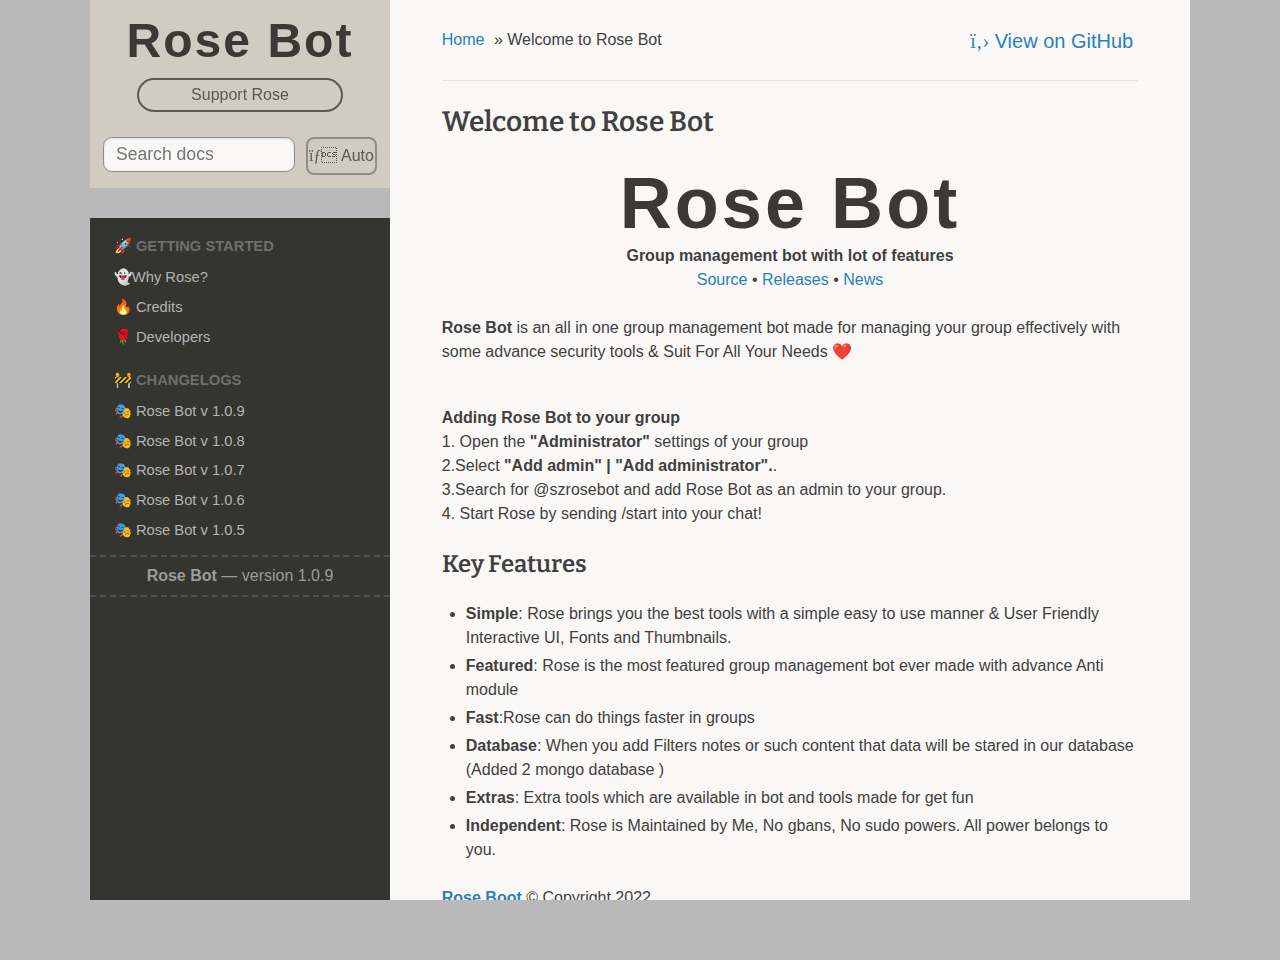
==== index.html @ fd36d85d "Add files via upload" ====
<!DOCTYPE html>
<html class="writer-html5" lang="en">
<head>
<meta charset="utf-8" />
<meta name="viewport" content="width=device-width, initial-scale=1.0" />
<title>Rose BOT &mdash; szrosebot Documentation</title>
<link rel="stylesheet" href="assets/css/dark_pygments.css" type="text/css" />
<link rel="stylesheet" href="assets/css/custom.css" type="text/css" />
<link rel="stylesheet" href="assets/css/theme.css" type="text/css" />
<link rel="stylesheet" href="assets/css/copy_button.css" type="text/css" />
<link rel="shortcut icon" href="assets/favicon.ico" />
<link rel="canonical" href="https://szrosebot.org/index.html" />
<!--[if lt IE 9]>
    <script src="_static/js/html5shiv.min.js"></script>
  <![endif]-->
<script data-url_root="./" id="documentation_options" src="_static/documentation_options.js"></script>
<script src="_static/jquery.js"></script>
<script src="_static/underscore.js"></script>
<script src="_static/doctools.js"></script>
<script src="_static/clipboard.min.js"></script>
<script src="_static/copybutton.js"></script>
<script src="_static/js/theme.js"></script>
<link rel="index" title="Index" href="genindex.html" />
<link rel="search" title="Search" href="search.html" />
<link rel="next" title="Quick Start" href="intro/quickstart.html" />
<meta name="viewport" content="width=device-width, initial-scale=1.0, maximum-scale=1.0, user-scalable=0">
<meta property="og:title" content="Rose BOT &mdash; szrosebot Documentation">
<meta property="og:type" content="website">
<meta property="og:image" content="_static/img/og.jpg">
<meta property="og:url" content="index.html">
<meta property="og:site_name" content="Pyrogram">
<meta property="og:locale" content="en_US">
<meta name="theme-color" content="#5c5a55">
<link rel="stylesheet" href="" id="theme-css">
<link rel="stylesheet" href="" id="pygments-css">
<link href="https://fonts.googleapis.com/css?family=Ubuntu+Mono:400,700|Bitter:400,600" rel="stylesheet">
<script async type="text/javascript" src="//cdn.carbonads.com/carbon.js?serve=CK7IV23N&placement=pyrogramorg" id="_carbonads_js"></script>
<script async src="https://www.googletagmanager.com/gtag/js?id=UA-140592553-1"></script>
<script>
    window.dataLayer = window.dataLayer || [];
    function gtag(){dataLayer.push(arguments);}
    gtag('js', new Date());
    gtag('config', 'UA-140592553-1');
  </script>
<script type="application/ld+json">
    {
      "@context": "https://schema.org",
      "@type": "WebSite",
      "url": "https://szrosebot.org/",
      "potentialAction": {
        "@type": "SearchAction",
        "target": {
          "@type": "EntryPoint",
          "urlTemplate": "https://szrosebot.org/search?q={search_term_string}"
        },
        "query-input": "required name=search_term_string"
      }
    }
  </script>
<script src="/_static/js/ads-prebid.js"></script>
</head>
<body class="wy-body-for-nav">
<div class="center-rtd-theme">
<div class="wy-grid-for-nav">
<nav data-toggle="wy-nav-shift" class="wy-nav-side">
<div class="wy-side-nav-search">
<a href="#">
<div class="pyrogram-text">Rose Bot</div>
</a>
<div class="support-pyrogram" style="cursor: pointer;" href="https://t.me/szrosesupport">
Support Rose
</div>
<div id="theme-button">Auto</div>
<div role="search">
<form id="rtd-search-form" class="wy-form" action="search.html" method="get">
<input type="text" name="q" placeholder="Search docs" />
<input type="hidden" name="check_keywords" value="yes" />
<input type="hidden" name="area" value="default" />
</form>
</div>
</div>
<div class="wy-side-scroll"><div class="wy-menu wy-menu-vertical" data-spy="affix" role="navigation" aria-label="Navigation menu">
<p class="caption" role="heading"><span class="caption-text">🚀 Getting started</span></p>
<ul>
<li class="toctree-l1"><a class="reference internal" href="intro/quickstart.html">👻Why Rose?</a></li>
<li class="toctree-l1"><a class="reference internal" href="intro/install.html">🔥 Credits</a></li>
<li class="toctree-l1"><a class="reference internal" href="intro/setup.html">🌹 Developers</a></li>
</ul>
<p class="caption" role="heading"><span class="caption-text">🚧 Changelogs</span></p>
<ul>
<li class="toctree-l1"><a class="reference internal" href="start/auth.html">🎭 Rose Bot  v 1.0.9</a></li>
<li class="toctree-l1"><a class="reference internal" href="start/invoking.html">🎭 Rose Bot  v 1.0.8</a></li>
<li class="toctree-l1"><a class="reference internal" href="start/updates.html">🎭 Rose Bot  v 1.0.7</a></li>
<li class="toctree-l1"><a class="reference internal" href="start/errors.html">🎭 Rose Bot  v 1.0.6</a></li>
<li class="toctree-l1"><a class="reference internal" href="start/examples/index.html">🎭 Rose Bot  v 1.0.5</a></li>
</ul>
<div class="pyrogram-version"><strong>Rose Bot</strong> — version 1.0.9</div>
</div>
</div>
</nav>
<section data-toggle="wy-nav-shift" class="wy-nav-content-wrap"><nav class="wy-nav-top" aria-label="Mobile navigation menu">
<i data-toggle="wy-nav-top" class="fa fa-bars"></i>
<a href="#">Rose Bot</a>
</nav>
<div class="wy-nav-content">
<div class="rst-content style-external-links">
<div role="navigation" aria-label="Page navigation">
<ul class="wy-breadcrumbs">
<li><a href="#">Home</a> &raquo;</li>
<li>Welcome to Rose Bot</li>
<li class="wy-breadcrumbs-aside">
<a href="https://github.com/szsupunma/sz-rosebot" class="fa fa-github" rel="nofollow" style="font-size: 1.25em"> View on GitHub</a>
</li>
</ul>
<hr />





</div>
<div role="main" class="document" itemscope="itemscope" itemtype="http://schema.org/Article">
<div itemprop="articleBody">
<div class="section" id="welcome-to-pyrogram">
<h1>Welcome to Rose Bot<a class="headerlink" href="#welcome-to-pyrogram" title="Permalink to this headline"></a></h1>
<div align="center">
<a href="/">
<div class="pyrogram-text pyrogram-text-index">Rose Bot</div>
</a>
</div>
<p align="center">
<b>Group management bot with lot of features</b>
<br>
<a href="https://github.com/szsupunma/sz-rosebot">
Source
</a>
•
<a href="https://szrosebot.org/releases">
Releases
</a>
•
<a href="https://t.me/Theszrosebot">
News
</a>
</p></div>
<p><strong>Rose Bot</strong>  is an all in one group management bot made for managing your group effectively with some advance security tools & Suit For All Your Needs ❤️</p>
<br>
<p><strong>Adding Rose Bot to your group </strong> 
<br> 
1. Open the <strong>"Administrator"</strong> settings of your group
<br>
2.Select <strong>"Add admin" | "Add administrator".</strong>.
<br>
3.Search for @szrosebot and add Rose Bot as an admin to your group.
<br>
4. Start Rose by sending /start into your chat!
</p>
<div class="section" id="key-features">
<h2>Key Features<a class="headerlink" href="https://t.me/szroseupdates" title="Permalink to this headline"></a></h2>
<ul class="simple">
<li><p><strong>Simple</strong>:  Rose brings you the best tools with a simple easy to use manner & User Friendly Interactive UI, Fonts and Thumbnails.</p></li>
<li><p><strong>Featured</strong>: Rose is the most featured group management bot ever made with advance Anti module</p></li>
<li><p><strong>Fast</strong>:Rose can do things faster in groups</p></li>
<li><p><strong>Database</strong>: When you add Filters notes or such content that data will be stared in our database (Added 2 mongo database )</p></li>
<li><p><strong>Extras</strong>: Extra tools which are available in bot and tools made for get fun</p></li>
<li><p><strong>Independent</strong>: Rose is Maintained by Me, No gbans, No sudo powers. All power belongs to you.</p></li>
</ul>
</div>
<div role="contentinfo">
<p>
<b><a href="https://github.com/szsupunma/sz-rosebot">Rose Boot</a></b>
&copy; Copyright 2022</p>
</div>
</footer>
</div>
</div>
</section>
</div>
</div>
<script>
    function setCookie(name,value,days) {
        var expires = "";
        if (days) {
            var date = new Date();
            date.setTime(date.getTime() + (days*24*60*60*1000));
            expires = "; expires=" + date.toUTCString();
        }
        document.cookie = name + "=" + (value || "")  + expires + "; path=/";
    }
    function getCookie(name) {
        var nameEQ = name + "=";
        var ca = document.cookie.split(';');
        for(var i=0;i < ca.length;i++) {
            var c = ca[i];
            while (c.charAt(0)===' ') c = c.substring(1,c.length);
            if (c.indexOf(nameEQ) === 0) return c.substring(nameEQ.length,c.length);
        }
        return null;
    }

    let themeButton = document.getElementById("theme-button");
    let themeCSS = document.getElementById("theme-css");
    let pygmentsCSS = document.getElementById("pygments-css");
    let theme = getCookie("theme") || "auto";
    let colorTheme = getColorScheme();

    function getColorScheme() {
      if (window.matchMedia && window.matchMedia("(prefers-color-scheme: dark)").matches) {
        return "dark";
      } else {
        return "light";
      }
    }

    function toDark() {
      themeCSS.setAttribute("href", "/_static/css/dark.css");
      pygmentsCSS.setAttribute("href", "/_static/css/dark_pygments.css");

      themeButton.innerHTML = "<i class='fa fa-moon-o'> Dark</i>";
      theme = "dark";
      setCookie("theme", theme, 365);
    }

    function toLight() {
      themeCSS.setAttribute("href", "");
      pygmentsCSS.setAttribute("href", "");

      themeButton.innerHTML = "<i class='fa fa-sun-o'> Light</i>";
      theme = "light";
      setCookie("theme", theme, 365);
    }

    function toAuto() {
      if (colorTheme === "dark") {
        toDark();
      } else {
        toLight();
      }

      themeButton.innerHTML = "<i class='fa fa-magic'> Auto</i>";
      theme = "auto";
      setCookie("theme", theme, 365);
    }

    if (theme === "auto") {
      toAuto();
    } else if (theme === "dark") {
      toDark();
    } else {
      toLight();
    }

    themeButton.onclick = function() {
      if (theme === "auto") {
        toLight();
      } else if (theme === "light") {
        toDark();
      } else {
        toAuto();
      }
    };

    window.matchMedia("(prefers-color-scheme: dark)").addEventListener("change", e => {
        colorTheme = e.matches ? "dark" : "light";
        toAuto()
    });
  </script>
<script>
    let carbonCheck = setInterval(function() {
      let el = document.getElementById("carbonads");

      if (el !== null) {
        let h1 = document.querySelector("h1");
        let hr = document.querySelector("h1 ~ hr");
        let h2 = document.querySelector("h2");
        let dl = document.querySelector("dl");

        let wrap = document.createElement("div");

        wrap.setAttribute("class", "ca-wrap");
        wrap.appendChild(el);

        if (hr !== null) {
          hr.insertAdjacentElement("beforeBegin", wrap);
        }
        else if (h2 !== null) {
          h2.insertAdjacentElement("beforeBegin", wrap);
        } else if (dl !== null) {
          wrap.style.marginTop = "20px";
          dl.firstElementChild.insertAdjacentElement("afterEnd", wrap);
        } else if (h1 !== null) {
          h1.insertAdjacentElement("afterEnd", wrap);
        }

        clearInterval(carbonCheck);
      }
    }, 100);

    setTimeout(function () {
      clearInterval(carbonCheck)
    }, 5000);

    if (!window.adsOk) {
      document.getElementById("banner").style.display = "block"
    }
  </script>
<script>
      jQuery(function () {
          SphinxRtdTheme.Navigation.enable(false);
      });
  </script>
<script defer src="https://static.cloudflareinsights.com/beacon.min.js/v652eace1692a40cfa3763df669d7439c1639079717194" integrity="sha512-Gi7xpJR8tSkrpF7aordPZQlW2DLtzUlZcumS8dMQjwDHEnw9I7ZLyiOj/6tZStRBGtGgN6ceN6cMH8z7etPGlw==" data-cf-beacon='{"rayId":"6f8718afdd4249c6","version":"2021.12.0","r":1,"token":"4e9562e76cd24f108c6347b08a632828","si":100}' crossorigin="anonymous"></script>
</body>
</html>
---- assets/css/dark_pygments.css ----
pre{line-height:125%}td.linenos .normal{color:#5d6262;background-color:#353535;padding-left:5px;padding-right:5px}span.linenos{color:#5d6262;background-color:#353535;padding-left:5px;padding-right:5px}td.linenos .special{color:#7a8080;background-color:#353535;padding-left:5px;padding-right:5px}span.linenos.special{color:#7a8080;background-color:#353535;padding-left:5px;padding-right:5px}.highlight .hll{background-color:#484848}.highlight{background:#3f3f3f;color:#dcdccc}.highlight .c{color:#7f9f7f;font-style:italic}.highlight .err{color:#e37170;font-weight:700}.highlight .esc{color:#dcdccc}.highlight .g{color:#ecbcbc;font-weight:700}.highlight .k{color:#efdcbc}.highlight .l{color:#9fafaf}.highlight .n{color:#dcdccc}.highlight .o{color:#f0efd0}.highlight .x{color:#dcdccc}.highlight .p{color:#f0efd0}.highlight .ch{color:#7f9f7f;font-style:italic}.highlight .cm{color:#7f9f7f;font-style:italic}.highlight .cp{color:#dfaf8f;font-weight:700;font-style:italic}.highlight .cpf{color:#cc9393;font-style:italic}.highlight .c1{color:#7f9f7f;font-style:italic}.highlight .cs{color:#dfdfdf;font-weight:700;font-style:italic}.highlight .gd{color:#c3bf9f;font-weight:700;background-color:#313c36}.highlight .ge{color:#fff;font-weight:700}.highlight .gr{color:#ecbcbc;font-weight:700}.highlight .gh{color:#efefef;font-weight:700}.highlight .gi{color:#709080;font-weight:700;background-color:#313c36}.highlight .go{color:#5b605e;font-weight:700}.highlight .gp{color:#ecbcbc;font-weight:700}.highlight .gs{color:#ecbcbc;font-weight:700}.highlight .gu{color:#efefef;font-weight:700}.highlight .gt{color:#80d4aa;font-weight:700;background-color:#2f2f2f}.highlight .kc{color:#dca3a3}.highlight .kd{color:#f0dfaf}.highlight .kn{color:#f0dfaf}.highlight .kp{color:#efdcbc}.highlight .kr{color:#efdcbc}.highlight .kt{color:#dfdfbf;font-weight:700}.highlight .ld{color:#9fafaf}.highlight .m{color:#8cd0d3}.highlight .s{color:#cc9393}.highlight .na{color:#efef8f}.highlight .nb{color:#efef8f}.highlight .nc{color:#efef8f}.highlight .no{color:#dca3a3}.highlight .nd{color:#dcdccc}.highlight .ni{color:#cfbfaf}.highlight .ne{color:#c3bf9f;font-weight:700}.highlight .nf{color:#efef8f}.highlight .nl{color:#dcdccc}.highlight .nn{color:#dcdccc}.highlight .nx{color:#dcdccc}.highlight .py{color:#dcdccc}.highlight .nt{color:#e89393;font-weight:700}.highlight .nv{color:#dcdccc}.highlight .ow{color:#f0efd0}.highlight .w{color:#dcdccc}.highlight .mb{color:#8cd0d3}.highlight .mf{color:#c0bed1}.highlight .mh{color:#8cd0d3}.highlight .mi{color:#8cd0d3}.highlight .mo{color:#8cd0d3}.highlight .sa{color:#cc9393}.highlight .sb{color:#cc9393}.highlight .sc{color:#cc9393}.highlight .dl{color:#cc9393}.highlight .sd{color:#7f9f7f}.highlight .s2{color:#cc9393}.highlight .se{color:#cc9393}.highlight .sh{color:#cc9393}.highlight .si{color:#dca3a3;font-weight:700}.highlight .sx{color:#cc9393}.highlight .sr{color:#cc9393}.highlight .s1{color:#cc9393}.highlight .ss{color:#cc9393}.highlight .bp{color:#dcdccc}.highlight .fm{color:#efef8f}.highlight .vc{color:#dcdccc}.highlight .vg{color:#dcdccc}.highlight .vi{color:#dcdccc}.highlight .vm{color:#dcdccc}.highlight .il{color:#8cd0d3}
---- assets/css/custom.css ----
.wy-side-nav-search > a > div {
    position: unset !important;
}

.wy-side-scroll {
    overflow: hidden !important;
}

.pyrogram-text-index {
    position: unset !important;
}
---- assets/css/theme.css ----
html{box-sizing:border-box}*,:after,:before{box-sizing:inherit}article,aside,details,figcaption,figure,footer,header,hgroup,nav,section{display:block}audio,canvas,video{display:inline-block;*display:inline;*zoom:1}[hidden],audio:not([controls]){display:none}*{-webkit-box-sizing:border-box;-moz-box-sizing:border-box;box-sizing:border-box}html{font-size:100%;-webkit-text-size-adjust:100%;-ms-text-size-adjust:100%}body{margin:0}a:active,a:hover{outline:0}abbr[title]{border-bottom:1px dotted}b,strong{font-weight:700}blockquote{margin:0}dfn{font-style:italic}ins{background:#ff9;text-decoration:none}ins,mark{color:#000}mark{background:#ff0;font-style:italic;font-weight:700}.rst-content code,.rst-content tt,code,kbd,pre,samp{font-family:monospace,serif;_font-family:courier new,monospace;font-size:1em}pre{white-space:pre}q{quotes:none}q:after,q:before{content:"";content:none}small{font-size:85%}sub,sup{font-size:75%;line-height:0;position:relative;vertical-align:baseline}sup{top:-.5em}sub{bottom:-.25em}dl,ol,ul{margin:0;padding:0;list-style:none;list-style-image:none}li{list-style:none}dd{margin:0}img{border:0;-ms-interpolation-mode:bicubic;vertical-align:middle;max-width:100%}svg:not(:root){overflow:hidden}figure,form{margin:0}label{cursor:pointer}button,input,select,textarea{font-size:100%;margin:0;vertical-align:baseline;*vertical-align:middle}button,input{line-height:normal}button,input[type=button],input[type=reset],input[type=submit]{cursor:pointer;-webkit-appearance:button;*overflow:visible}button[disabled],input[disabled]{cursor:default}input[type=search]{-webkit-appearance:textfield;-moz-box-sizing:content-box;-webkit-box-sizing:content-box;box-sizing:content-box}textarea{resize:vertical}table{border-collapse:collapse;border-spacing:0}td{vertical-align:top}.chromeframe{margin:.2em 0;background:#ccc;color:#000;padding:.2em 0}.ir{display:block;border:0;text-indent:-999em;overflow:hidden;background-color:transparent;background-repeat:no-repeat;text-align:left;direction:ltr;*line-height:0}.ir br{display:none}.hidden{display:none!important;visibility:hidden}.visuallyhidden{border:0;clip:rect(0 0 0 0);height:1px;margin:-1px;overflow:hidden;padding:0;position:absolute;width:1px}.visuallyhidden.focusable:active,.visuallyhidden.focusable:focus{clip:auto;height:auto;margin:0;overflow:visible;position:static;width:auto}.invisible{visibility:hidden}.relative{position:relative}big,small{font-size:100%}@media print{body,html,section{background:0 0!important}*{box-shadow:none!important;text-shadow:none!important;filter:none!important;-ms-filter:none!important}a,a:visited{text-decoration:underline}.ir a:after,a[href^="#"]:after,a[href^="javascript:"]:after{content:""}blockquote,pre{page-break-inside:avoid}thead{display:table-header-group}img,tr{page-break-inside:avoid}img{max-width:100%!important}@page{margin:.5cm}.rst-content .toctree-wrapper>p.caption,h2,h3,p{orphans:3;widows:3}.rst-content .toctree-wrapper>p.caption,h2,h3{page-break-after:avoid}}.btn,.fa:before,.icon:before,.rst-content .admonition,.rst-content .admonition-title:before,.rst-content .admonition-todo,.rst-content .attention,.rst-content .caution,.rst-content .code-block-caption .headerlink:before,.rst-content .danger,.rst-content .eqno .headerlink:before,.rst-content .error,.rst-content .hint,.rst-content .important,.rst-content .note,.rst-content .seealso,.rst-content .tip,.rst-content .warning,.rst-content code.download span:first-child:before,.rst-content dl dt .headerlink:before,.rst-content h1 .headerlink:before,.rst-content h2 .headerlink:before,.rst-content h3 .headerlink:before,.rst-content h4 .headerlink:before,.rst-content h5 .headerlink:before,.rst-content h6 .headerlink:before,.rst-content p.caption .headerlink:before,.rst-content p .headerlink:before,.rst-content table>caption .headerlink:before,.rst-content tt.download span:first-child:before,.wy-alert,.wy-dropdown .caret:before,.wy-inline-validate.wy-inline-validate-danger .wy-input-context:before,.wy-inline-validate.wy-inline-validate-info .wy-input-context:before,.wy-inline-validate.wy-inline-validate-success .wy-input-context:before,.wy-inline-validate.wy-inline-validate-warning .wy-input-context:before,.wy-menu-vertical li.current>a,.wy-menu-vertical li.current>a button.toctree-expand:before,.wy-menu-vertical li.on a,.wy-menu-vertical li.on a button.toctree-expand:before,.wy-menu-vertical li button.toctree-expand:before,.wy-nav-top a,.wy-side-nav-search .wy-dropdown>a,.wy-side-nav-search>a,input[type=color],input[type=date],input[type=datetime-local],input[type=datetime],input[type=email],input[type=month],input[type=number],input[type=password],input[type=search],input[type=tel],input[type=text],input[type=time],input[type=url],input[type=week],select,textarea{-webkit-font-smoothing:antialiased}.clearfix{*zoom:1}.clearfix:after,.clearfix:before{display:table;content:""}.clearfix:after{clear:both}/*!* Font Awesome 4.7.0 by @davegandy - http://fontawesome.io - @fontawesome
* License - http://fontawesome.io/license (Font: SIL OFL 1.1, CSS: MIT License)*/@font-face{font-family:FontAwesome;src:url(fonts/fontawesome-webfont.eot?674f50d287a8c48dc19ba404d20fe713);src:url(fonts/fontawesome-webfont.eot?674f50d287a8c48dc19ba404d20fe713?#iefix&v=4.7.0) format("embedded-opentype"),url(fonts/fontawesome-webfont.woff2?af7ae505a9eed503f8b8e6982036873e) format("woff2"),url(fonts/fontawesome-webfont.woff?fee66e712a8a08eef5805a46892932ad) format("woff"),url(fonts/fontawesome-webfont.ttf?b06871f281fee6b241d60582ae9369b9) format("truetype"),url(fonts/fontawesome-webfont.svg?912ec66d7572ff821749319396470bde#fontawesomeregular) format("svg");font-weight:400;font-style:normal}.fa,.icon,.rst-content .admonition-title,.rst-content .code-block-caption .headerlink,.rst-content .eqno .headerlink,.rst-content code.download span:first-child,.rst-content dl dt .headerlink,.rst-content h1 .headerlink,.rst-content h2 .headerlink,.rst-content h3 .headerlink,.rst-content h4 .headerlink,.rst-content h5 .headerlink,.rst-content h6 .headerlink,.rst-content p.caption .headerlink,.rst-content p .headerlink,.rst-content table>caption .headerlink,.rst-content tt.download span:first-child,.wy-menu-vertical li.current>a button.toctree-expand,.wy-menu-vertical li.on a button.toctree-expand,.wy-menu-vertical li button.toctree-expand{display:inline-block;font:normal normal normal 14px/1 FontAwesome;font-size:inherit;text-rendering:auto;-webkit-font-smoothing:antialiased;-moz-osx-font-smoothing:grayscale}.fa-lg{font-size:1.33333em;line-height:.75em;vertical-align:-15%}.fa-2x{font-size:2em}.fa-3x{font-size:3em}.fa-4x{font-size:4em}.fa-5x{font-size:5em}.fa-fw{width:1.28571em;text-align:center}.fa-ul{padding-left:0;margin-left:2.14286em;list-style-type:none}.fa-ul>li{position:relative}.fa-li{position:absolute;left:-2.14286em;width:2.14286em;top:.14286em;text-align:center}.fa-li.fa-lg{left:-1.85714em}.fa-border{padding:.2em .25em .15em;border:.08em solid #eee;border-radius:.1em}.fa-pull-left{float:left}.fa-pull-right{float:right}.fa-pull-left.icon,.fa.fa-pull-left,.rst-content .code-block-caption .fa-pull-left.headerlink,.rst-content .eqno .fa-pull-left.headerlink,.rst-content .fa-pull-left.admonition-title,.rst-content code.download span.fa-pull-left:first-child,.rst-content dl dt .fa-pull-left.headerlink,.rst-content h1 .fa-pull-left.headerlink,.rst-content h2 .fa-pull-left.headerlink,.rst-content h3 .fa-pull-left.headerlink,.rst-content h4 .fa-pull-left.headerlink,.rst-content h5 .fa-pull-left.headerlink,.rst-content h6 .fa-pull-left.headerlink,.rst-content p .fa-pull-left.headerlink,.rst-content table>caption .fa-pull-left.headerlink,.rst-content tt.download span.fa-pull-left:first-child,.wy-menu-vertical li.current>a button.fa-pull-left.toctree-expand,.wy-menu-vertical li.on a button.fa-pull-left.toctree-expand,.wy-menu-vertical li button.fa-pull-left.toctree-expand{margin-right:.3em}.fa-pull-right.icon,.fa.fa-pull-right,.rst-content .code-block-caption .fa-pull-right.headerlink,.rst-content .eqno .fa-pull-right.headerlink,.rst-content .fa-pull-right.admonition-title,.rst-content code.download span.fa-pull-right:first-child,.rst-content dl dt .fa-pull-right.headerlink,.rst-content h1 .fa-pull-right.headerlink,.rst-content h2 .fa-pull-right.headerlink,.rst-content h3 .fa-pull-right.headerlink,.rst-content h4 .fa-pull-right.headerlink,.rst-content h5 .fa-pull-right.headerlink,.rst-content h6 .fa-pull-right.headerlink,.rst-content p .fa-pull-right.headerlink,.rst-content table>caption .fa-pull-right.headerlink,.rst-content tt.download span.fa-pull-right:first-child,.wy-menu-vertical li.current>a button.fa-pull-right.toctree-expand,.wy-menu-vertical li.on a button.fa-pull-right.toctree-expand,.wy-menu-vertical li button.fa-pull-right.toctree-expand{margin-left:.3em}.pull-right{float:right}.pull-left{float:left}.fa.pull-left,.pull-left.icon,.rst-content .code-block-caption .pull-left.headerlink,.rst-content .eqno .pull-left.headerlink,.rst-content .pull-left.admonition-title,.rst-content code.download span.pull-left:first-child,.rst-content dl dt .pull-left.headerlink,.rst-content h1 .pull-left.headerlink,.rst-content h2 .pull-left.headerlink,.rst-content h3 .pull-left.headerlink,.rst-content h4 .pull-left.headerlink,.rst-content h5 .pull-left.headerlink,.rst-content h6 .pull-left.headerlink,.rst-content p .pull-left.headerlink,.rst-content table>caption .pull-left.headerlink,.rst-content tt.download span.pull-left:first-child,.wy-menu-vertical li.current>a button.pull-left.toctree-expand,.wy-menu-vertical li.on a button.pull-left.toctree-expand,.wy-menu-vertical li button.pull-left.toctree-expand{margin-right:.3em}.fa.pull-right,.pull-right.icon,.rst-content .code-block-caption .pull-right.headerlink,.rst-content .eqno .pull-right.headerlink,.rst-content .pull-right.admonition-title,.rst-content code.download span.pull-right:first-child,.rst-content dl dt .pull-right.headerlink,.rst-content h1 .pull-right.headerlink,.rst-content h2 .pull-right.headerlink,.rst-content h3 .pull-right.headerlink,.rst-content h4 .pull-right.headerlink,.rst-content h5 .pull-right.headerlink,.rst-content h6 .pull-right.headerlink,.rst-content p .pull-right.headerlink,.rst-content table>caption .pull-right.headerlink,.rst-content tt.download span.pull-right:first-child,.wy-menu-vertical li.current>a button.pull-right.toctree-expand,.wy-menu-vertical li.on a button.pull-right.toctree-expand,.wy-menu-vertical li button.pull-right.toctree-expand{margin-left:.3em}.fa-spin{-webkit-animation:fa-spin 2s linear infinite;animation:fa-spin 2s linear infinite}.fa-pulse{-webkit-animation:fa-spin 1s steps(8) infinite;animation:fa-spin 1s steps(8) infinite}@-webkit-keyframes fa-spin{0%{-webkit-transform:rotate(0deg);transform:rotate(0deg)}to{-webkit-transform:rotate(359deg);transform:rotate(359deg)}}@keyframes fa-spin{0%{-webkit-transform:rotate(0deg);transform:rotate(0deg)}to{-webkit-transform:rotate(359deg);transform:rotate(359deg)}}.fa-rotate-90{-ms-filter:"progid:DXImageTransform.Microsoft.BasicImage(rotation=1)";-webkit-transform:rotate(90deg);-ms-transform:rotate(90deg);transform:rotate(90deg)}.fa-rotate-180{-ms-filter:"progid:DXImageTransform.Microsoft.BasicImage(rotation=2)";-webkit-transform:rotate(180deg);-ms-transform:rotate(180deg);transform:rotate(180deg)}.fa-rotate-270{-ms-filter:"progid:DXImageTransform.Microsoft.BasicImage(rotation=3)";-webkit-transform:rotate(270deg);-ms-transform:rotate(270deg);transform:rotate(270deg)}.fa-flip-horizontal{-ms-filter:"progid:DXImageTransform.Microsoft.BasicImage(rotation=0, mirror=1)";-webkit-transform:scaleX(-1);-ms-transform:scaleX(-1);transform:scaleX(-1)}.fa-flip-vertical{-ms-filter:"progid:DXImageTransform.Microsoft.BasicImage(rotation=2, mirror=1)";-webkit-transform:scaleY(-1);-ms-transform:scaleY(-1);transform:scaleY(-1)}:root .fa-flip-horizontal,:root .fa-flip-vertical,:root .fa-rotate-90,:root .fa-rotate-180,:root .fa-rotate-270{filter:none}.fa-stack{position:relative;display:inline-block;width:2em;height:2em;line-height:2em;vertical-align:middle}.fa-stack-1x,.fa-stack-2x{position:absolute;left:0;width:100%;text-align:center}.fa-stack-1x{line-height:inherit}.fa-stack-2x{font-size:2em}.fa-inverse{color:#fff}.fa-glass:before{content:"ï€€"}.fa-music:before{content:"ï€"}.fa-search:before,.icon-search:before{content:"ï€‚"}.fa-envelope-o:before{content:"ï€ƒ"}.fa-heart:before{content:"ï€„"}.fa-star:before{content:"ï€…"}.fa-star-o:before{content:"ï€†"}.fa-user:before{content:"ï€‡"}.fa-film:before{content:"ï€ˆ"}.fa-th-large:before{content:"ï€‰"}.fa-th:before{content:"ï€Š"}.fa-th-list:before{content:"ï€‹"}.fa-check:before{content:"ï€Œ"}.fa-close:before,.fa-remove:before,.fa-times:before{content:"ï€"}.fa-search-plus:before{content:"ï€Ž"}.fa-search-minus:before{content:"ï€"}.fa-power-off:before{content:"ï€‘"}.fa-signal:before{content:"ï€’"}.fa-cog:before,.fa-gear:before{content:"ï€“"}.fa-trash-o:before{content:"ï€”"}.fa-home:before,.icon-home:before{content:"ï€•"}.fa-file-o:before{content:"ï€–"}.fa-clock-o:before{content:"ï€—"}.fa-road:before{content:"ï€˜"}.fa-download:before,.rst-content code.download span:first-child:before,.rst-content tt.download span:first-child:before{content:"ï€™"}.fa-arrow-circle-o-down:before{content:"ï€š"}.fa-arrow-circle-o-up:before{content:"ï€›"}.fa-inbox:before{content:"ï€œ"}.fa-play-circle-o:before{content:"ï€"}.fa-repeat:before,.fa-rotate-right:before{content:"ï€ž"}.fa-refresh:before{content:"ï€¡"}.fa-list-alt:before{content:"ï€¢"}.fa-lock:before{content:"ï€£"}.fa-flag:before{content:"ï€¤"}.fa-headphones:before{content:"ï€¥"}.fa-volume-off:before{content:"ï€¦"}.fa-volume-down:before{content:"ï€§"}.fa-volume-up:before{content:"ï€¨"}.fa-qrcode:before{content:"ï€©"}.fa-barcode:before{content:"ï€ª"}.fa-tag:before{content:"ï€«"}.fa-tags:before{content:"ï€¬"}.fa-book:before,.icon-book:before{content:"ï€­"}.fa-bookmark:before{content:"ï€®"}.fa-print:before{content:"ï€¯"}.fa-camera:before{content:"ï€°"}.fa-font:before{content:"ï€±"}.fa-bold:before{content:"ï€²"}.fa-italic:before{content:"ï€³"}.fa-text-height:before{content:"ï€´"}.fa-text-width:before{content:"ï€µ"}.fa-align-left:before{content:"ï€¶"}.fa-align-center:before{content:"ï€·"}.fa-align-right:before{content:"ï€¸"}.fa-align-justify:before{content:"ï€¹"}.fa-list:before{content:"ï€º"}.fa-dedent:before,.fa-outdent:before{content:"ï€»"}.fa-indent:before{content:"ï€¼"}.fa-video-camera:before{content:"ï€½"}.fa-image:before,.fa-photo:before,.fa-picture-o:before{content:"ï€¾"}.fa-pencil:before{content:"ï€"}.fa-map-marker:before{content:"ï"}.fa-adjust:before{content:"ï‚"}.fa-tint:before{content:"ïƒ"}.fa-edit:before,.fa-pencil-square-o:before{content:"ï„"}.fa-share-square-o:before{content:"ï…"}.fa-check-square-o:before{content:"ï†"}.fa-arrows:before{content:"ï‡"}.fa-step-backward:before{content:"ïˆ"}.fa-fast-backward:before{content:"ï‰"}.fa-backward:before{content:"ïŠ"}.fa-play:before{content:"ï‹"}.fa-pause:before{content:"ïŒ"}.fa-stop:before{content:"ï"}.fa-forward:before{content:"ïŽ"}.fa-fast-forward:before{content:"ï"}.fa-step-forward:before{content:"ï‘"}.fa-eject:before{content:"ï’"}.fa-chevron-left:before{content:"ï“"}.fa-chevron-right:before{content:"ï”"}.fa-plus-circle:before{content:"ï•"}.fa-minus-circle:before{content:"ï–"}.fa-times-circle:before,.wy-inline-validate.wy-inline-validate-danger .wy-input-context:before{content:"ï—"}.fa-check-circle:before,.wy-inline-validate.wy-inline-validate-success .wy-input-context:before{content:"ï˜"}.fa-question-circle:before{content:"ï™"}.fa-info-circle:before{content:"ïš"}.fa-crosshairs:before{content:"ï›"}.fa-times-circle-o:before{content:"ïœ"}.fa-check-circle-o:before{content:"ï"}.fa-ban:before{content:"ïž"}.fa-arrow-left:before{content:"ï "}.fa-arrow-right:before{content:"ï¡"}.fa-arrow-up:before{content:"ï¢"}.fa-arrow-down:before{content:"ï£"}.fa-mail-forward:before,.fa-share:before{content:"ï¤"}.fa-expand:before{content:"ï¥"}.fa-compress:before{content:"ï¦"}.fa-plus:before{content:"ï§"}.fa-minus:before{content:"ï¨"}.fa-asterisk:before{content:"ï©"}.fa-exclamation-circle:before,.rst-content .admonition-title:before,.wy-inline-validate.wy-inline-validate-info .wy-input-context:before,.wy-inline-validate.wy-inline-validate-warning .wy-input-context:before{content:"ïª"}.fa-gift:before{content:"ï«"}.fa-leaf:before{content:"ï¬"}.fa-fire:before,.icon-fire:before{content:"ï­"}.fa-eye:before{content:"ï®"}.fa-eye-slash:before{content:"ï°"}.fa-exclamation-triangle:before,.fa-warning:before{content:"ï±"}.fa-plane:before{content:"ï²"}.fa-calendar:before{content:"ï³"}.fa-random:before{content:"ï´"}.fa-comment:before{content:"ïµ"}.fa-magnet:before{content:"ï¶"}.fa-chevron-up:before{content:"ï·"}.fa-chevron-down:before{content:"ï¸"}.fa-retweet:before{content:"ï¹"}.fa-shopping-cart:before{content:"ïº"}.fa-folder:before{content:"ï»"}.fa-folder-open:before{content:"ï¼"}.fa-arrows-v:before{content:"ï½"}.fa-arrows-h:before{content:"ï¾"}.fa-bar-chart-o:before,.fa-bar-chart:before{content:"ï‚€"}.fa-twitter-square:before{content:"ï‚"}.fa-facebook-square:before{content:"ï‚‚"}.fa-camera-retro:before{content:"ï‚ƒ"}.fa-key:before{content:"ï‚„"}.fa-cogs:before,.fa-gears:before{content:"ï‚…"}.fa-comments:before{content:"ï‚†"}.fa-thumbs-o-up:before{content:"ï‚‡"}.fa-thumbs-o-down:before{content:"ï‚ˆ"}.fa-star-half:before{content:"ï‚‰"}.fa-heart-o:before{content:"ï‚Š"}.fa-sign-out:before{content:"ï‚‹"}.fa-linkedin-square:before{content:"ï‚Œ"}.fa-thumb-tack:before{content:"ï‚"}.fa-external-link:before{content:"ï‚Ž"}.fa-sign-in:before{content:"ï‚"}.fa-trophy:before{content:"ï‚‘"}.fa-github-square:before{content:"ï‚’"}.fa-upload:before{content:"ï‚“"}.fa-lemon-o:before{content:"ï‚”"}.fa-phone:before{content:"ï‚•"}.fa-square-o:before{content:"ï‚–"}.fa-bookmark-o:before{content:"ï‚—"}.fa-phone-square:before{content:"ï‚˜"}.fa-twitter:before{content:"ï‚™"}.fa-facebook-f:before,.fa-facebook:before{content:"ï‚š"}.fa-github:before,.icon-github:before{content:"ï‚›"}.fa-unlock:before{content:"ï‚œ"}.fa-credit-card:before{content:"ï‚"}.fa-feed:before,.fa-rss:before{content:"ï‚ž"}.fa-hdd-o:before{content:"ï‚ "}.fa-bullhorn:before{content:"ï‚¡"}.fa-bell:before{content:"ïƒ³"}.fa-certificate:before{content:"ï‚£"}.fa-hand-o-right:before{content:"ï‚¤"}.fa-hand-o-left:before{content:"ï‚¥"}.fa-hand-o-up:before{content:"ï‚¦"}.fa-hand-o-down:before{content:"ï‚§"}.fa-arrow-circle-left:before,.icon-circle-arrow-left:before{content:"ï‚¨"}.fa-arrow-circle-right:before,.icon-circle-arrow-right:before{content:"ï‚©"}.fa-arrow-circle-up:before{content:"ï‚ª"}.fa-arrow-circle-down:before{content:"ï‚«"}.fa-globe:before{content:"ï‚¬"}.fa-wrench:before{content:"ï‚­"}.fa-tasks:before{content:"ï‚®"}.fa-filter:before{content:"ï‚°"}.fa-briefcase:before{content:"ï‚±"}.fa-arrows-alt:before{content:"ï‚²"}.fa-group:before,.fa-users:before{content:"ïƒ€"}.fa-chain:before,.fa-link:before,.icon-link:before{content:"ïƒ"}.fa-cloud:before{content:"ïƒ‚"}.fa-flask:before{content:"ïƒƒ"}.fa-cut:before,.fa-scissors:before{content:"ïƒ„"}.fa-copy:before,.fa-files-o:before{content:"ïƒ…"}.fa-paperclip:before{content:"ïƒ†"}.fa-floppy-o:before,.fa-save:before{content:"ïƒ‡"}.fa-square:before{content:"ïƒˆ"}.fa-bars:before,.fa-navicon:before,.fa-reorder:before{content:"ïƒ‰"}.fa-list-ul:before{content:"ïƒŠ"}.fa-list-ol:before{content:"ïƒ‹"}.fa-strikethrough:before{content:"ïƒŒ"}.fa-underline:before{content:"ïƒ"}.fa-table:before{content:"ïƒŽ"}.fa-magic:before{content:"ïƒ"}.fa-truck:before{content:"ïƒ‘"}.fa-pinterest:before{content:"ïƒ’"}.fa-pinterest-square:before{content:"ïƒ“"}.fa-google-plus-square:before{content:"ïƒ”"}.fa-google-plus:before{content:"ïƒ•"}.fa-money:before{content:"ïƒ–"}.fa-caret-down:before,.icon-caret-down:before,.wy-dropdown .caret:before{content:"ïƒ—"}.fa-caret-up:before{content:"ïƒ˜"}.fa-caret-left:before{content:"ïƒ™"}.fa-caret-right:before{content:"ïƒš"}.fa-columns:before{content:"ïƒ›"}.fa-sort:before,.fa-unsorted:before{content:"ïƒœ"}.fa-sort-desc:before,.fa-sort-down:before{content:"ïƒ"}.fa-sort-asc:before,.fa-sort-up:before{content:"ïƒž"}.fa-envelope:before{content:"ïƒ "}.fa-linkedin:before{content:"ïƒ¡"}.fa-rotate-left:before,.fa-undo:before{content:"ïƒ¢"}.fa-gavel:before,.fa-legal:before{content:"ïƒ£"}.fa-dashboard:before,.fa-tachometer:before{content:"ïƒ¤"}.fa-comment-o:before{content:"ïƒ¥"}.fa-comments-o:before{content:"ïƒ¦"}.fa-bolt:before,.fa-flash:before{content:"ïƒ§"}.fa-sitemap:before{content:"ïƒ¨"}.fa-umbrella:before{content:"ïƒ©"}.fa-clipboard:before,.fa-paste:before{content:"ïƒª"}.fa-lightbulb-o:before{content:"ïƒ«"}.fa-exchange:before{content:"ïƒ¬"}.fa-cloud-download:before{content:"ïƒ­"}.fa-cloud-upload:before{content:"ïƒ®"}.fa-user-md:before{content:"ïƒ°"}.fa-stethoscope:before{content:"ïƒ±"}.fa-suitcase:before{content:"ïƒ²"}.fa-bell-o:before{content:"ï‚¢"}.fa-coffee:before{content:"ïƒ´"}.fa-cutlery:before{content:"ïƒµ"}.fa-file-text-o:before{content:"ïƒ¶"}.fa-building-o:before{content:"ïƒ·"}.fa-hospital-o:before{content:"ïƒ¸"}.fa-ambulance:before{content:"ïƒ¹"}.fa-medkit:before{content:"ïƒº"}.fa-fighter-jet:before{content:"ïƒ»"}.fa-beer:before{content:"ïƒ¼"}.fa-h-square:before{content:"ïƒ½"}.fa-plus-square:before{content:"ïƒ¾"}.fa-angle-double-left:before{content:"ï„€"}.fa-angle-double-right:before{content:"ï„"}.fa-angle-double-up:before{content:"ï„‚"}.fa-angle-double-down:before{content:"ï„ƒ"}.fa-angle-left:before{content:"ï„„"}.fa-angle-right:before{content:"ï„…"}.fa-angle-up:before{content:"ï„†"}.fa-angle-down:before{content:"ï„‡"}.fa-desktop:before{content:"ï„ˆ"}.fa-laptop:before{content:"ï„‰"}.fa-tablet:before{content:"ï„Š"}.fa-mobile-phone:before,.fa-mobile:before{content:"ï„‹"}.fa-circle-o:before{content:"ï„Œ"}.fa-quote-left:before{content:"ï„"}.fa-quote-right:before{content:"ï„Ž"}.fa-spinner:before{content:"ï„"}.fa-circle:before{content:"ï„‘"}.fa-mail-reply:before,.fa-reply:before{content:"ï„’"}.fa-github-alt:before{content:"ï„“"}.fa-folder-o:before{content:"ï„”"}.fa-folder-open-o:before{content:"ï„•"}.fa-smile-o:before{content:"ï„˜"}.fa-frown-o:before{content:"ï„™"}.fa-meh-o:before{content:"ï„š"}.fa-gamepad:before{content:"ï„›"}.fa-keyboard-o:before{content:"ï„œ"}.fa-flag-o:before{content:"ï„"}.fa-flag-checkered:before{content:"ï„ž"}.fa-terminal:before{content:"ï„ "}.fa-code:before{content:"ï„¡"}.fa-mail-reply-all:before,.fa-reply-all:before{content:"ï„¢"}.fa-star-half-empty:before,.fa-star-half-full:before,.fa-star-half-o:before{content:"ï„£"}.fa-location-arrow:before{content:"ï„¤"}.fa-crop:before{content:"ï„¥"}.fa-code-fork:before{content:"ï„¦"}.fa-chain-broken:before,.fa-unlink:before{content:"ï„§"}.fa-question:before{content:"ï„¨"}.fa-info:before{content:"ï„©"}.fa-exclamation:before{content:"ï„ª"}.fa-superscript:before{content:"ï„«"}.fa-subscript:before{content:"ï„¬"}.fa-eraser:before{content:"ï„­"}.fa-puzzle-piece:before{content:"ï„®"}.fa-microphone:before{content:"ï„°"}.fa-microphone-slash:before{content:"ï„±"}.fa-shield:before{content:"ï„²"}.fa-calendar-o:before{content:"ï„³"}.fa-fire-extinguisher:before{content:"ï„´"}.fa-rocket:before{content:"ï„µ"}.fa-maxcdn:before{content:"ï„¶"}.fa-chevron-circle-left:before{content:"ï„·"}.fa-chevron-circle-right:before{content:"ï„¸"}.fa-chevron-circle-up:before{content:"ï„¹"}.fa-chevron-circle-down:before{content:"ï„º"}.fa-html5:before{content:"ï„»"}.fa-css3:before{content:"ï„¼"}.fa-anchor:before{content:"ï„½"}.fa-unlock-alt:before{content:"ï„¾"}.fa-bullseye:before{content:"ï…€"}.fa-ellipsis-h:before{content:"ï…"}.fa-ellipsis-v:before{content:"ï…‚"}.fa-rss-square:before{content:"ï…ƒ"}.fa-play-circle:before{content:"ï…„"}.fa-ticket:before{content:"ï……"}.fa-minus-square:before{content:"ï…†"}.fa-minus-square-o:before,.wy-menu-vertical li.current>a button.toctree-expand:before,.wy-menu-vertical li.on a button.toctree-expand:before{content:"ï…‡"}.fa-level-up:before{content:"ï…ˆ"}.fa-level-down:before{content:"ï…‰"}.fa-check-square:before{content:"ï…Š"}.fa-pencil-square:before{content:"ï…‹"}.fa-external-link-square:before{content:"ï…Œ"}.fa-share-square:before{content:"ï…"}.fa-compass:before{content:"ï…Ž"}.fa-caret-square-o-down:before,.fa-toggle-down:before{content:"ï…"}.fa-caret-square-o-up:before,.fa-toggle-up:before{content:"ï…‘"}.fa-caret-square-o-right:before,.fa-toggle-right:before{content:"ï…’"}.fa-eur:before,.fa-euro:before{content:"ï…“"}.fa-gbp:before{content:"ï…”"}.fa-dollar:before,.fa-usd:before{content:"ï…•"}.fa-inr:before,.fa-rupee:before{content:"ï…–"}.fa-cny:before,.fa-jpy:before,.fa-rmb:before,.fa-yen:before{content:"ï…—"}.fa-rouble:before,.fa-rub:before,.fa-ruble:before{content:"ï…˜"}.fa-krw:before,.fa-won:before{content:"ï…™"}.fa-bitcoin:before,.fa-btc:before{content:"ï…š"}.fa-file:before{content:"ï…›"}.fa-file-text:before{content:"ï…œ"}.fa-sort-alpha-asc:before{content:"ï…"}.fa-sort-alpha-desc:before{content:"ï…ž"}.fa-sort-amount-asc:before{content:"ï… "}.fa-sort-amount-desc:before{content:"ï…¡"}.fa-sort-numeric-asc:before{content:"ï…¢"}.fa-sort-numeric-desc:before{content:"ï…£"}.fa-thumbs-up:before{content:"ï…¤"}.fa-thumbs-down:before{content:"ï…¥"}.fa-youtube-square:before{content:"ï…¦"}.fa-youtube:before{content:"ï…§"}.fa-xing:before{content:"ï…¨"}.fa-xing-square:before{content:"ï…©"}.fa-youtube-play:before{content:"ï…ª"}.fa-dropbox:before{content:"ï…«"}.fa-stack-overflow:before{content:"ï…¬"}.fa-instagram:before{content:"ï…­"}.fa-flickr:before{content:"ï…®"}.fa-adn:before{content:"ï…°"}.fa-bitbucket:before,.icon-bitbucket:before{content:"ï…±"}.fa-bitbucket-square:before{content:"ï…²"}.fa-tumblr:before{content:"ï…³"}.fa-tumblr-square:before{content:"ï…´"}.fa-long-arrow-down:before{content:"ï…µ"}.fa-long-arrow-up:before{content:"ï…¶"}.fa-long-arrow-left:before{content:"ï…·"}.fa-long-arrow-right:before{content:"ï…¸"}.fa-apple:before{content:"ï…¹"}.fa-windows:before{content:"ï…º"}.fa-android:before{content:"ï…»"}.fa-linux:before{content:"ï…¼"}.fa-dribbble:before{content:"ï…½"}.fa-skype:before{content:"ï…¾"}.fa-foursquare:before{content:"ï†€"}.fa-trello:before{content:"ï†"}.fa-female:before{content:"ï†‚"}.fa-male:before{content:"ï†ƒ"}.fa-gittip:before,.fa-gratipay:before{content:"ï†„"}.fa-sun-o:before{content:"ï†…"}.fa-moon-o:before{content:"ï††"}.fa-archive:before{content:"ï†‡"}.fa-bug:before{content:"ï†ˆ"}.fa-vk:before{content:"ï†‰"}.fa-weibo:before{content:"ï†Š"}.fa-renren:before{content:"ï†‹"}.fa-pagelines:before{content:"ï†Œ"}.fa-stack-exchange:before{content:"ï†"}.fa-arrow-circle-o-right:before{content:"ï†Ž"}.fa-arrow-circle-o-left:before{content:"ï†"}.fa-caret-square-o-left:before,.fa-toggle-left:before{content:"ï†‘"}.fa-dot-circle-o:before{content:"ï†’"}.fa-wheelchair:before{content:"ï†“"}.fa-vimeo-square:before{content:"ï†”"}.fa-try:before,.fa-turkish-lira:before{content:"ï†•"}.fa-plus-square-o:before,.wy-menu-vertical li button.toctree-expand:before{content:"ï†–"}.fa-space-shuttle:before{content:"ï†—"}.fa-slack:before{content:"ï†˜"}.fa-envelope-square:before{content:"ï†™"}.fa-wordpress:before{content:"ï†š"}.fa-openid:before{content:"ï†›"}.fa-bank:before,.fa-institution:before,.fa-university:before{content:"ï†œ"}.fa-graduation-cap:before,.fa-mortar-board:before{content:"ï†"}.fa-yahoo:before{content:"ï†ž"}.fa-google:before{content:"ï† "}.fa-reddit:before{content:"ï†¡"}.fa-reddit-square:before{content:"ï†¢"}.fa-stumbleupon-circle:before{content:"ï†£"}.fa-stumbleupon:before{content:"ï†¤"}.fa-delicious:before{content:"ï†¥"}.fa-digg:before{content:"ï†¦"}.fa-pied-piper-pp:before{content:"ï†§"}.fa-pied-piper-alt:before{content:"ï†¨"}.fa-drupal:before{content:"ï†©"}.fa-joomla:before{content:"ï†ª"}.fa-language:before{content:"ï†«"}.fa-fax:before{content:"ï†¬"}.fa-building:before{content:"ï†­"}.fa-child:before{content:"ï†®"}.fa-paw:before{content:"ï†°"}.fa-spoon:before{content:"ï†±"}.fa-cube:before{content:"ï†²"}.fa-cubes:before{content:"ï†³"}.fa-behance:before{content:"ï†´"}.fa-behance-square:before{content:"ï†µ"}.fa-steam:before{content:"ï†¶"}.fa-steam-square:before{content:"ï†·"}.fa-recycle:before{content:"ï†¸"}.fa-automobile:before,.fa-car:before{content:"ï†¹"}.fa-cab:before,.fa-taxi:before{content:"ï†º"}.fa-tree:before{content:"ï†»"}.fa-spotify:before{content:"ï†¼"}.fa-deviantart:before{content:"ï†½"}.fa-soundcloud:before{content:"ï†¾"}.fa-database:before{content:"ï‡€"}.fa-file-pdf-o:before{content:"ï‡"}.fa-file-word-o:before{content:"ï‡‚"}.fa-file-excel-o:before{content:"ï‡ƒ"}.fa-file-powerpoint-o:before{content:"ï‡„"}.fa-file-image-o:before,.fa-file-photo-o:before,.fa-file-picture-o:before{content:"ï‡…"}.fa-file-archive-o:before,.fa-file-zip-o:before{content:"ï‡†"}.fa-file-audio-o:before,.fa-file-sound-o:before{content:"ï‡‡"}.fa-file-movie-o:before,.fa-file-video-o:before{content:"ï‡ˆ"}.fa-file-code-o:before{content:"ï‡‰"}.fa-vine:before{content:"ï‡Š"}.fa-codepen:before{content:"ï‡‹"}.fa-jsfiddle:before{content:"ï‡Œ"}.fa-life-bouy:before,.fa-life-buoy:before,.fa-life-ring:before,.fa-life-saver:before,.fa-support:before{content:"ï‡"}.fa-circle-o-notch:before{content:"ï‡Ž"}.fa-ra:before,.fa-rebel:before,.fa-resistance:before{content:"ï‡"}.fa-empire:before,.fa-ge:before{content:"ï‡‘"}.fa-git-square:before{content:"ï‡’"}.fa-git:before{content:"ï‡“"}.fa-hacker-news:before,.fa-y-combinator-square:before,.fa-yc-square:before{content:"ï‡”"}.fa-tencent-weibo:before{content:"ï‡•"}.fa-qq:before{content:"ï‡–"}.fa-wechat:before,.fa-weixin:before{content:"ï‡—"}.fa-paper-plane:before,.fa-send:before{content:"ï‡˜"}.fa-paper-plane-o:before,.fa-send-o:before{content:"ï‡™"}.fa-history:before{content:"ï‡š"}.fa-circle-thin:before{content:"ï‡›"}.fa-header:before{content:"ï‡œ"}.fa-paragraph:before{content:"ï‡"}.fa-sliders:before{content:"ï‡ž"}.fa-share-alt:before{content:"ï‡ "}.fa-share-alt-square:before{content:"ï‡¡"}.fa-bomb:before{content:"ï‡¢"}.fa-futbol-o:before,.fa-soccer-ball-o:before{content:"ï‡£"}.fa-tty:before{content:"ï‡¤"}.fa-binoculars:before{content:"ï‡¥"}.fa-plug:before{content:"ï‡¦"}.fa-slideshare:before{content:"ï‡§"}.fa-twitch:before{content:"ï‡¨"}.fa-yelp:before{content:"ï‡©"}.fa-newspaper-o:before{content:"ï‡ª"}.fa-wifi:before{content:"ï‡«"}.fa-calculator:before{content:"ï‡¬"}.fa-paypal:before{content:"ï‡­"}.fa-google-wallet:before{content:"ï‡®"}.fa-cc-visa:before{content:"ï‡°"}.fa-cc-mastercard:before{content:"ï‡±"}.fa-cc-discover:before{content:"ï‡²"}.fa-cc-amex:before{content:"ï‡³"}.fa-cc-paypal:before{content:"ï‡´"}.fa-cc-stripe:before{content:"ï‡µ"}.fa-bell-slash:before{content:"ï‡¶"}.fa-bell-slash-o:before{content:"ï‡·"}.fa-trash:before{content:"ï‡¸"}.fa-copyright:before{content:"ï‡¹"}.fa-at:before{content:"ï‡º"}.fa-eyedropper:before{content:"ï‡»"}.fa-paint-brush:before{content:"ï‡¼"}.fa-birthday-cake:before{content:"ï‡½"}.fa-area-chart:before{content:"ï‡¾"}.fa-pie-chart:before{content:"ïˆ€"}.fa-line-chart:before{content:"ïˆ"}.fa-lastfm:before{content:"ïˆ‚"}.fa-lastfm-square:before{content:"ïˆƒ"}.fa-toggle-off:before{content:"ïˆ„"}.fa-toggle-on:before{content:"ïˆ…"}.fa-bicycle:before{content:"ïˆ†"}.fa-bus:before{content:"ïˆ‡"}.fa-ioxhost:before{content:"ïˆˆ"}.fa-angellist:before{content:"ïˆ‰"}.fa-cc:before{content:"ïˆŠ"}.fa-ils:before,.fa-shekel:before,.fa-sheqel:before{content:"ïˆ‹"}.fa-meanpath:before{content:"ïˆŒ"}.fa-buysellads:before{content:"ïˆ"}.fa-connectdevelop:before{content:"ïˆŽ"}.fa-dashcube:before{content:"ïˆ"}.fa-forumbee:before{content:"ïˆ‘"}.fa-leanpub:before{content:"ïˆ’"}.fa-sellsy:before{content:"ïˆ“"}.fa-shirtsinbulk:before{content:"ïˆ”"}.fa-simplybuilt:before{content:"ïˆ•"}.fa-skyatlas:before{content:"ïˆ–"}.fa-cart-plus:before{content:"ïˆ—"}.fa-cart-arrow-down:before{content:"ïˆ˜"}.fa-diamond:before{content:"ïˆ™"}.fa-ship:before{content:"ïˆš"}.fa-user-secret:before{content:"ïˆ›"}.fa-motorcycle:before{content:"ïˆœ"}.fa-street-view:before{content:"ïˆ"}.fa-heartbeat:before{content:"ïˆž"}.fa-venus:before{content:"ïˆ¡"}.fa-mars:before{content:"ïˆ¢"}.fa-mercury:before{content:"ïˆ£"}.fa-intersex:before,.fa-transgender:before{content:"ïˆ¤"}.fa-transgender-alt:before{content:"ïˆ¥"}.fa-venus-double:before{content:"ïˆ¦"}.fa-mars-double:before{content:"ïˆ§"}.fa-venus-mars:before{content:"ïˆ¨"}.fa-mars-stroke:before{content:"ïˆ©"}.fa-mars-stroke-v:before{content:"ïˆª"}.fa-mars-stroke-h:before{content:"ïˆ«"}.fa-neuter:before{content:"ïˆ¬"}.fa-genderless:before{content:"ïˆ­"}.fa-facebook-official:before{content:"ïˆ°"}.fa-pinterest-p:before{content:"ïˆ±"}.fa-whatsapp:before{content:"ïˆ²"}.fa-server:before{content:"ïˆ³"}.fa-user-plus:before{content:"ïˆ´"}.fa-user-times:before{content:"ïˆµ"}.fa-bed:before,.fa-hotel:before{content:"ïˆ¶"}.fa-viacoin:before{content:"ïˆ·"}.fa-train:before{content:"ïˆ¸"}.fa-subway:before{content:"ïˆ¹"}.fa-medium:before{content:"ïˆº"}.fa-y-combinator:before,.fa-yc:before{content:"ïˆ»"}.fa-optin-monster:before{content:"ïˆ¼"}.fa-opencart:before{content:"ïˆ½"}.fa-expeditedssl:before{content:"ïˆ¾"}.fa-battery-4:before,.fa-battery-full:before,.fa-battery:before{content:"ï‰€"}.fa-battery-3:before,.fa-battery-three-quarters:before{content:"ï‰"}.fa-battery-2:before,.fa-battery-half:before{content:"ï‰‚"}.fa-battery-1:before,.fa-battery-quarter:before{content:"ï‰ƒ"}.fa-battery-0:before,.fa-battery-empty:before{content:"ï‰„"}.fa-mouse-pointer:before{content:"ï‰…"}.fa-i-cursor:before{content:"ï‰†"}.fa-object-group:before{content:"ï‰‡"}.fa-object-ungroup:before{content:"ï‰ˆ"}.fa-sticky-note:before{content:"ï‰‰"}.fa-sticky-note-o:before{content:"ï‰Š"}.fa-cc-jcb:before{content:"ï‰‹"}.fa-cc-diners-club:before{content:"ï‰Œ"}.fa-clone:before{content:"ï‰"}.fa-balance-scale:before{content:"ï‰Ž"}.fa-hourglass-o:before{content:"ï‰"}.fa-hourglass-1:before,.fa-hourglass-start:before{content:"ï‰‘"}.fa-hourglass-2:before,.fa-hourglass-half:before{content:"ï‰’"}.fa-hourglass-3:before,.fa-hourglass-end:before{content:"ï‰“"}.fa-hourglass:before{content:"ï‰”"}.fa-hand-grab-o:before,.fa-hand-rock-o:before{content:"ï‰•"}.fa-hand-paper-o:before,.fa-hand-stop-o:before{content:"ï‰–"}.fa-hand-scissors-o:before{content:"ï‰—"}.fa-hand-lizard-o:before{content:"ï‰˜"}.fa-hand-spock-o:before{content:"ï‰™"}.fa-hand-pointer-o:before{content:"ï‰š"}.fa-hand-peace-o:before{content:"ï‰›"}.fa-trademark:before{content:"ï‰œ"}.fa-registered:before{content:"ï‰"}.fa-creative-commons:before{content:"ï‰ž"}.fa-gg:before{content:"ï‰ "}.fa-gg-circle:before{content:"ï‰¡"}.fa-tripadvisor:before{content:"ï‰¢"}.fa-odnoklassniki:before{content:"ï‰£"}.fa-odnoklassniki-square:before{content:"ï‰¤"}.fa-get-pocket:before{content:"ï‰¥"}.fa-wikipedia-w:before{content:"ï‰¦"}.fa-safari:before{content:"ï‰§"}.fa-chrome:before{content:"ï‰¨"}.fa-firefox:before{content:"ï‰©"}.fa-opera:before{content:"ï‰ª"}.fa-internet-explorer:before{content:"ï‰«"}.fa-television:before,.fa-tv:before{content:"ï‰¬"}.fa-contao:before{content:"ï‰­"}.fa-500px:before{content:"ï‰®"}.fa-amazon:before{content:"ï‰°"}.fa-calendar-plus-o:before{content:"ï‰±"}.fa-calendar-minus-o:before{content:"ï‰²"}.fa-calendar-times-o:before{content:"ï‰³"}.fa-calendar-check-o:before{content:"ï‰´"}.fa-industry:before{content:"ï‰µ"}.fa-map-pin:before{content:"ï‰¶"}.fa-map-signs:before{content:"ï‰·"}.fa-map-o:before{content:"ï‰¸"}.fa-map:before{content:"ï‰¹"}.fa-commenting:before{content:"ï‰º"}.fa-commenting-o:before{content:"ï‰»"}.fa-houzz:before{content:"ï‰¼"}.fa-vimeo:before{content:"ï‰½"}.fa-black-tie:before{content:"ï‰¾"}.fa-fonticons:before{content:"ïŠ€"}.fa-reddit-alien:before{content:"ïŠ"}.fa-edge:before{content:"ïŠ‚"}.fa-credit-card-alt:before{content:"ïŠƒ"}.fa-codiepie:before{content:"ïŠ„"}.fa-modx:before{content:"ïŠ…"}.fa-fort-awesome:before{content:"ïŠ†"}.fa-usb:before{content:"ïŠ‡"}.fa-product-hunt:before{content:"ïŠˆ"}.fa-mixcloud:before{content:"ïŠ‰"}.fa-scribd:before{content:"ïŠŠ"}.fa-pause-circle:before{content:"ïŠ‹"}.fa-pause-circle-o:before{content:"ïŠŒ"}.fa-stop-circle:before{content:"ïŠ"}.fa-stop-circle-o:before{content:"ïŠŽ"}.fa-shopping-bag:before{content:"ïŠ"}.fa-shopping-basket:before{content:"ïŠ‘"}.fa-hashtag:before{content:"ïŠ’"}.fa-bluetooth:before{content:"ïŠ“"}.fa-bluetooth-b:before{content:"ïŠ”"}.fa-percent:before{content:"ïŠ•"}.fa-gitlab:before,.icon-gitlab:before{content:"ïŠ–"}.fa-wpbeginner:before{content:"ïŠ—"}.fa-wpforms:before{content:"ïŠ˜"}.fa-envira:before{content:"ïŠ™"}.fa-universal-access:before{content:"ïŠš"}.fa-wheelchair-alt:before{content:"ïŠ›"}.fa-question-circle-o:before{content:"ïŠœ"}.fa-blind:before{content:"ïŠ"}.fa-audio-description:before{content:"ïŠž"}.fa-volume-control-phone:before{content:"ïŠ "}.fa-braille:before{content:"ïŠ¡"}.fa-assistive-listening-systems:before{content:"ïŠ¢"}.fa-american-sign-language-interpreting:before,.fa-asl-interpreting:before{content:"ïŠ£"}.fa-deaf:before,.fa-deafness:before,.fa-hard-of-hearing:before{content:"ïŠ¤"}.fa-glide:before{content:"ïŠ¥"}.fa-glide-g:before{content:"ïŠ¦"}.fa-sign-language:before,.fa-signing:before{content:"ïŠ§"}.fa-low-vision:before{content:"ïŠ¨"}.fa-viadeo:before{content:"ïŠ©"}.fa-viadeo-square:before{content:"ïŠª"}.fa-snapchat:before{content:"ïŠ«"}.fa-snapchat-ghost:before{content:"ïŠ¬"}.fa-snapchat-square:before{content:"ïŠ­"}.fa-pied-piper:before{content:"ïŠ®"}.fa-first-order:before{content:"ïŠ°"}.fa-yoast:before{content:"ïŠ±"}.fa-themeisle:before{content:"ïŠ²"}.fa-google-plus-circle:before,.fa-google-plus-official:before{content:"ïŠ³"}.fa-fa:before,.fa-font-awesome:before{content:"ïŠ´"}.fa-handshake-o:before{content:"ïŠµ"}.fa-envelope-open:before{content:"ïŠ¶"}.fa-envelope-open-o:before{content:"ïŠ·"}.fa-linode:before{content:"ïŠ¸"}.fa-address-book:before{content:"ïŠ¹"}.fa-address-book-o:before{content:"ïŠº"}.fa-address-card:before,.fa-vcard:before{content:"ïŠ»"}.fa-address-card-o:before,.fa-vcard-o:before{content:"ïŠ¼"}.fa-user-circle:before{content:"ïŠ½"}.fa-user-circle-o:before{content:"ïŠ¾"}.fa-user-o:before{content:"ï‹€"}.fa-id-badge:before{content:"ï‹"}.fa-drivers-license:before,.fa-id-card:before{content:"ï‹‚"}.fa-drivers-license-o:before,.fa-id-card-o:before{content:"ï‹ƒ"}.fa-quora:before{content:"ï‹„"}.fa-free-code-camp:before{content:"ï‹…"}.fa-telegram:before{content:"ï‹†"}.fa-thermometer-4:before,.fa-thermometer-full:before,.fa-thermometer:before{content:"ï‹‡"}.fa-thermometer-3:before,.fa-thermometer-three-quarters:before{content:"ï‹ˆ"}.fa-thermometer-2:before,.fa-thermometer-half:before{content:"ï‹‰"}.fa-thermometer-1:before,.fa-thermometer-quarter:before{content:"ï‹Š"}.fa-thermometer-0:before,.fa-thermometer-empty:before{content:"ï‹‹"}.fa-shower:before{content:"ï‹Œ"}.fa-bath:before,.fa-bathtub:before,.fa-s15:before{content:"ï‹"}.fa-podcast:before{content:"ï‹Ž"}.fa-window-maximize:before{content:"ï‹"}.fa-window-minimize:before{content:"ï‹‘"}.fa-window-restore:before{content:"ï‹’"}.fa-times-rectangle:before,.fa-window-close:before{content:"ï‹“"}.fa-times-rectangle-o:before,.fa-window-close-o:before{content:"ï‹”"}.fa-bandcamp:before{content:"ï‹•"}.fa-grav:before{content:"ï‹–"}.fa-etsy:before{content:"ï‹—"}.fa-imdb:before{content:"ï‹˜"}.fa-ravelry:before{content:"ï‹™"}.fa-eercast:before{content:"ï‹š"}.fa-microchip:before{content:"ï‹›"}.fa-snowflake-o:before{content:"ï‹œ"}.fa-superpowers:before{content:"ï‹"}.fa-wpexplorer:before{content:"ï‹ž"}.fa-meetup:before{content:"ï‹ "}.sr-only{position:absolute;width:1px;height:1px;padding:0;margin:-1px;overflow:hidden;clip:rect(0,0,0,0);border:0}.sr-only-focusable:active,.sr-only-focusable:focus{position:static;width:auto;height:auto;margin:0;overflow:visible;clip:auto}.fa,.icon,.rst-content .admonition-title,.rst-content .code-block-caption .headerlink,.rst-content .eqno .headerlink,.rst-content code.download span:first-child,.rst-content dl dt .headerlink,.rst-content h1 .headerlink,.rst-content h2 .headerlink,.rst-content h3 .headerlink,.rst-content h4 .headerlink,.rst-content h5 .headerlink,.rst-content h6 .headerlink,.rst-content p.caption .headerlink,.rst-content p .headerlink,.rst-content table>caption .headerlink,.rst-content tt.download span:first-child,.wy-dropdown .caret,.wy-inline-validate.wy-inline-validate-danger .wy-input-context,.wy-inline-validate.wy-inline-validate-info .wy-input-context,.wy-inline-validate.wy-inline-validate-success .wy-input-context,.wy-inline-validate.wy-inline-validate-warning .wy-input-context,.wy-menu-vertical li.current>a button.toctree-expand,.wy-menu-vertical li.on a button.toctree-expand,.wy-menu-vertical li button.toctree-expand{font-family:inherit}.fa:before,.icon:before,.rst-content .admonition-title:before,.rst-content .code-block-caption .headerlink:before,.rst-content .eqno .headerlink:before,.rst-content code.download span:first-child:before,.rst-content dl dt .headerlink:before,.rst-content h1 .headerlink:before,.rst-content h2 .headerlink:before,.rst-content h3 .headerlink:before,.rst-content h4 .headerlink:before,.rst-content h5 .headerlink:before,.rst-content h6 .headerlink:before,.rst-content p.caption .headerlink:before,.rst-content p .headerlink:before,.rst-content table>caption .headerlink:before,.rst-content tt.download span:first-child:before,.wy-dropdown .caret:before,.wy-inline-validate.wy-inline-validate-danger .wy-input-context:before,.wy-inline-validate.wy-inline-validate-info .wy-input-context:before,.wy-inline-validate.wy-inline-validate-success .wy-input-context:before,.wy-inline-validate.wy-inline-validate-warning .wy-input-context:before,.wy-menu-vertical li.current>a button.toctree-expand:before,.wy-menu-vertical li.on a button.toctree-expand:before,.wy-menu-vertical li button.toctree-expand:before{font-family:FontAwesome;display:inline-block;font-style:normal;font-weight:400;line-height:1;text-decoration:inherit}.rst-content .code-block-caption a .headerlink,.rst-content .eqno a .headerlink,.rst-content a .admonition-title,.rst-content code.download a span:first-child,.rst-content dl dt a .headerlink,.rst-content h1 a .headerlink,.rst-content h2 a .headerlink,.rst-content h3 a .headerlink,.rst-content h4 a .headerlink,.rst-content h5 a .headerlink,.rst-content h6 a .headerlink,.rst-content p.caption a .headerlink,.rst-content p a .headerlink,.rst-content table>caption a .headerlink,.rst-content tt.download a span:first-child,.wy-menu-vertical li.current>a button.toctree-expand,.wy-menu-vertical li.on a button.toctree-expand,.wy-menu-vertical li a button.toctree-expand,a .fa,a .icon,a .rst-content .admonition-title,a .rst-content .code-block-caption .headerlink,a .rst-content .eqno .headerlink,a .rst-content code.download span:first-child,a .rst-content dl dt .headerlink,a .rst-content h1 .headerlink,a .rst-content h2 .headerlink,a .rst-content h3 .headerlink,a .rst-content h4 .headerlink,a .rst-content h5 .headerlink,a .rst-content h6 .headerlink,a .rst-content p.caption .headerlink,a .rst-content p .headerlink,a .rst-content table>caption .headerlink,a .rst-content tt.download span:first-child,a .wy-menu-vertical li button.toctree-expand{display:inline-block;text-decoration:inherit}.btn .fa,.btn .icon,.btn .rst-content .admonition-title,.btn .rst-content .code-block-caption .headerlink,.btn .rst-content .eqno .headerlink,.btn .rst-content code.download span:first-child,.btn .rst-content dl dt .headerlink,.btn .rst-content h1 .headerlink,.btn .rst-content h2 .headerlink,.btn .rst-content h3 .headerlink,.btn .rst-content h4 .headerlink,.btn .rst-content h5 .headerlink,.btn .rst-content h6 .headerlink,.btn .rst-content p .headerlink,.btn .rst-content table>caption .headerlink,.btn .rst-content tt.download span:first-child,.btn .wy-menu-vertical li.current>a button.toctree-expand,.btn .wy-menu-vertical li.on a button.toctree-expand,.btn .wy-menu-vertical li button.toctree-expand,.nav .fa,.nav .icon,.nav .rst-content .admonition-title,.nav .rst-content .code-block-caption .headerlink,.nav .rst-content .eqno .headerlink,.nav .rst-content code.download span:first-child,.nav .rst-content dl dt .headerlink,.nav .rst-content h1 .headerlink,.nav .rst-content h2 .headerlink,.nav .rst-content h3 .headerlink,.nav .rst-content h4 .headerlink,.nav .rst-content h5 .headerlink,.nav .rst-content h6 .headerlink,.nav .rst-content p .headerlink,.nav .rst-content table>caption .headerlink,.nav .rst-content tt.download span:first-child,.nav .wy-menu-vertical li.current>a button.toctree-expand,.nav .wy-menu-vertical li.on a button.toctree-expand,.nav .wy-menu-vertical li button.toctree-expand,.rst-content .btn .admonition-title,.rst-content .code-block-caption .btn .headerlink,.rst-content .code-block-caption .nav .headerlink,.rst-content .eqno .btn .headerlink,.rst-content .eqno .nav .headerlink,.rst-content .nav .admonition-title,.rst-content code.download .btn span:first-child,.rst-content code.download .nav span:first-child,.rst-content dl dt .btn .headerlink,.rst-content dl dt .nav .headerlink,.rst-content h1 .btn .headerlink,.rst-content h1 .nav .headerlink,.rst-content h2 .btn .headerlink,.rst-content h2 .nav .headerlink,.rst-content h3 .btn .headerlink,.rst-content h3 .nav .headerlink,.rst-content h4 .btn .headerlink,.rst-content h4 .nav .headerlink,.rst-content h5 .btn .headerlink,.rst-content h5 .nav .headerlink,.rst-content h6 .btn .headerlink,.rst-content h6 .nav .headerlink,.rst-content p .btn .headerlink,.rst-content p .nav .headerlink,.rst-content table>caption .btn .headerlink,.rst-content table>caption .nav .headerlink,.rst-content tt.download .btn span:first-child,.rst-content tt.download .nav span:first-child,.wy-menu-vertical li .btn button.toctree-expand,.wy-menu-vertical li.current>a .btn button.toctree-expand,.wy-menu-vertical li.current>a .nav button.toctree-expand,.wy-menu-vertical li .nav button.toctree-expand,.wy-menu-vertical li.on a .btn button.toctree-expand,.wy-menu-vertical li.on a .nav button.toctree-expand{display:inline}.btn .fa-large.icon,.btn .fa.fa-large,.btn .rst-content .code-block-caption .fa-large.headerlink,.btn .rst-content .eqno .fa-large.headerlink,.btn .rst-content .fa-large.admonition-title,.btn .rst-content code.download span.fa-large:first-child,.btn .rst-content dl dt .fa-large.headerlink,.btn .rst-content h1 .fa-large.headerlink,.btn .rst-content h2 .fa-large.headerlink,.btn .rst-content h3 .fa-large.headerlink,.btn .rst-content h4 .fa-large.headerlink,.btn .rst-content h5 .fa-large.headerlink,.btn .rst-content h6 .fa-large.headerlink,.btn .rst-content p .fa-large.headerlink,.btn .rst-content table>caption .fa-large.headerlink,.btn .rst-content tt.download span.fa-large:first-child,.btn .wy-menu-vertical li button.fa-large.toctree-expand,.nav .fa-large.icon,.nav .fa.fa-large,.nav .rst-content .code-block-caption .fa-large.headerlink,.nav .rst-content .eqno .fa-large.headerlink,.nav .rst-content .fa-large.admonition-title,.nav .rst-content code.download span.fa-large:first-child,.nav .rst-content dl dt .fa-large.headerlink,.nav .rst-content h1 .fa-large.headerlink,.nav .rst-content h2 .fa-large.headerlink,.nav .rst-content h3 .fa-large.headerlink,.nav .rst-content h4 .fa-large.headerlink,.nav .rst-content h5 .fa-large.headerlink,.nav .rst-content h6 .fa-large.headerlink,.nav .rst-content p .fa-large.headerlink,.nav .rst-content table>caption .fa-large.headerlink,.nav .rst-content tt.download span.fa-large:first-child,.nav .wy-menu-vertical li button.fa-large.toctree-expand,.rst-content .btn .fa-large.admonition-title,.rst-content .code-block-caption .btn .fa-large.headerlink,.rst-content .code-block-caption .nav .fa-large.headerlink,.rst-content .eqno .btn .fa-large.headerlink,.rst-content .eqno .nav .fa-large.headerlink,.rst-content .nav .fa-large.admonition-title,.rst-content code.download .btn span.fa-large:first-child,.rst-content code.download .nav span.fa-large:first-child,.rst-content dl dt .btn .fa-large.headerlink,.rst-content dl dt .nav .fa-large.headerlink,.rst-content h1 .btn .fa-large.headerlink,.rst-content h1 .nav .fa-large.headerlink,.rst-content h2 .btn .fa-large.headerlink,.rst-content h2 .nav .fa-large.headerlink,.rst-content h3 .btn .fa-large.headerlink,.rst-content h3 .nav .fa-large.headerlink,.rst-content h4 .btn .fa-large.headerlink,.rst-content h4 .nav .fa-large.headerlink,.rst-content h5 .btn .fa-large.headerlink,.rst-content h5 .nav .fa-large.headerlink,.rst-content h6 .btn .fa-large.headerlink,.rst-content h6 .nav .fa-large.headerlink,.rst-content p .btn .fa-large.headerlink,.rst-content p .nav .fa-large.headerlink,.rst-content table>caption .btn .fa-large.headerlink,.rst-content table>caption .nav .fa-large.headerlink,.rst-content tt.download .btn span.fa-large:first-child,.rst-content tt.download .nav span.fa-large:first-child,.wy-menu-vertical li .btn button.fa-large.toctree-expand,.wy-menu-vertical li .nav button.fa-large.toctree-expand{line-height:.9em}.btn .fa-spin.icon,.btn .fa.fa-spin,.btn .rst-content .code-block-caption .fa-spin.headerlink,.btn .rst-content .eqno .fa-spin.headerlink,.btn .rst-content .fa-spin.admonition-title,.btn .rst-content code.download span.fa-spin:first-child,.btn .rst-content dl dt .fa-spin.headerlink,.btn .rst-content h1 .fa-spin.headerlink,.btn .rst-content h2 .fa-spin.headerlink,.btn .rst-content h3 .fa-spin.headerlink,.btn .rst-content h4 .fa-spin.headerlink,.btn .rst-content h5 .fa-spin.headerlink,.btn .rst-content h6 .fa-spin.headerlink,.btn .rst-content p .fa-spin.headerlink,.btn .rst-content table>caption .fa-spin.headerlink,.btn .rst-content tt.download span.fa-spin:first-child,.btn .wy-menu-vertical li button.fa-spin.toctree-expand,.nav .fa-spin.icon,.nav .fa.fa-spin,.nav .rst-content .code-block-caption .fa-spin.headerlink,.nav .rst-content .eqno .fa-spin.headerlink,.nav .rst-content .fa-spin.admonition-title,.nav .rst-content code.download span.fa-spin:first-child,.nav .rst-content dl dt .fa-spin.headerlink,.nav .rst-content h1 .fa-spin.headerlink,.nav .rst-content h2 .fa-spin.headerlink,.nav .rst-content h3 .fa-spin.headerlink,.nav .rst-content h4 .fa-spin.headerlink,.nav .rst-content h5 .fa-spin.headerlink,.nav .rst-content h6 .fa-spin.headerlink,.nav .rst-content p .fa-spin.headerlink,.nav .rst-content table>caption .fa-spin.headerlink,.nav .rst-content tt.download span.fa-spin:first-child,.nav .wy-menu-vertical li button.fa-spin.toctree-expand,.rst-content .btn .fa-spin.admonition-title,.rst-content .code-block-caption .btn .fa-spin.headerlink,.rst-content .code-block-caption .nav .fa-spin.headerlink,.rst-content .eqno .btn .fa-spin.headerlink,.rst-content .eqno .nav .fa-spin.headerlink,.rst-content .nav .fa-spin.admonition-title,.rst-content code.download .btn span.fa-spin:first-child,.rst-content code.download .nav span.fa-spin:first-child,.rst-content dl dt .btn .fa-spin.headerlink,.rst-content dl dt .nav .fa-spin.headerlink,.rst-content h1 .btn .fa-spin.headerlink,.rst-content h1 .nav .fa-spin.headerlink,.rst-content h2 .btn .fa-spin.headerlink,.rst-content h2 .nav .fa-spin.headerlink,.rst-content h3 .btn .fa-spin.headerlink,.rst-content h3 .nav .fa-spin.headerlink,.rst-content h4 .btn .fa-spin.headerlink,.rst-content h4 .nav .fa-spin.headerlink,.rst-content h5 .btn .fa-spin.headerlink,.rst-content h5 .nav .fa-spin.headerlink,.rst-content h6 .btn .fa-spin.headerlink,.rst-content h6 .nav .fa-spin.headerlink,.rst-content p .btn .fa-spin.headerlink,.rst-content p .nav .fa-spin.headerlink,.rst-content table>caption .btn .fa-spin.headerlink,.rst-content table>caption .nav .fa-spin.headerlink,.rst-content tt.download .btn span.fa-spin:first-child,.rst-content tt.download .nav span.fa-spin:first-child,.wy-menu-vertical li .btn button.fa-spin.toctree-expand,.wy-menu-vertical li .nav button.fa-spin.toctree-expand{display:inline-block}.btn.fa:before,.btn.icon:before,.rst-content .btn.admonition-title:before,.rst-content .code-block-caption .btn.headerlink:before,.rst-content .eqno .btn.headerlink:before,.rst-content code.download span.btn:first-child:before,.rst-content dl dt .btn.headerlink:before,.rst-content h1 .btn.headerlink:before,.rst-content h2 .btn.headerlink:before,.rst-content h3 .btn.headerlink:before,.rst-content h4 .btn.headerlink:before,.rst-content h5 .btn.headerlink:before,.rst-content h6 .btn.headerlink:before,.rst-content p .btn.headerlink:before,.rst-content table>caption .btn.headerlink:before,.rst-content tt.download span.btn:first-child:before,.wy-menu-vertical li button.btn.toctree-expand:before{opacity:.5;-webkit-transition:opacity .05s ease-in;-moz-transition:opacity .05s ease-in;transition:opacity .05s ease-in}.btn.fa:hover:before,.btn.icon:hover:before,.rst-content .btn.admonition-title:hover:before,.rst-content .code-block-caption .btn.headerlink:hover:before,.rst-content .eqno .btn.headerlink:hover:before,.rst-content code.download span.btn:first-child:hover:before,.rst-content dl dt .btn.headerlink:hover:before,.rst-content h1 .btn.headerlink:hover:before,.rst-content h2 .btn.headerlink:hover:before,.rst-content h3 .btn.headerlink:hover:before,.rst-content h4 .btn.headerlink:hover:before,.rst-content h5 .btn.headerlink:hover:before,.rst-content h6 .btn.headerlink:hover:before,.rst-content p .btn.headerlink:hover:before,.rst-content table>caption .btn.headerlink:hover:before,.rst-content tt.download span.btn:first-child:hover:before,.wy-menu-vertical li button.btn.toctree-expand:hover:before{opacity:1}.btn-mini .fa:before,.btn-mini .icon:before,.btn-mini .rst-content .admonition-title:before,.btn-mini .rst-content .code-block-caption .headerlink:before,.btn-mini .rst-content .eqno .headerlink:before,.btn-mini .rst-content code.download span:first-child:before,.btn-mini .rst-content dl dt .headerlink:before,.btn-mini .rst-content h1 .headerlink:before,.btn-mini .rst-content h2 .headerlink:before,.btn-mini .rst-content h3 .headerlink:before,.btn-mini .rst-content h4 .headerlink:before,.btn-mini .rst-content h5 .headerlink:before,.btn-mini .rst-content h6 .headerlink:before,.btn-mini .rst-content p .headerlink:before,.btn-mini .rst-content table>caption .headerlink:before,.btn-mini .rst-content tt.download span:first-child:before,.btn-mini .wy-menu-vertical li button.toctree-expand:before,.rst-content .btn-mini .admonition-title:before,.rst-content .code-block-caption .btn-mini .headerlink:before,.rst-content .eqno .btn-mini .headerlink:before,.rst-content code.download .btn-mini span:first-child:before,.rst-content dl dt .btn-mini .headerlink:before,.rst-content h1 .btn-mini .headerlink:before,.rst-content h2 .btn-mini .headerlink:before,.rst-content h3 .btn-mini .headerlink:before,.rst-content h4 .btn-mini .headerlink:before,.rst-content h5 .btn-mini .headerlink:before,.rst-content h6 .btn-mini .headerlink:before,.rst-content p .btn-mini .headerlink:before,.rst-content table>caption .btn-mini .headerlink:before,.rst-content tt.download .btn-mini span:first-child:before,.wy-menu-vertical li .btn-mini button.toctree-expand:before{font-size:14px;vertical-align:-15%}.rst-content .admonition,.rst-content .admonition-todo,.rst-content .attention,.rst-content .caution,.rst-content .danger,.rst-content .error,.rst-content .hint,.rst-content .important,.rst-content .note,.rst-content .seealso,.rst-content .tip,.rst-content .warning,.wy-alert{padding:12px;line-height:24px;margin-bottom:24px;background:#e7f2fa}.rst-content .admonition-title,.wy-alert-title{font-weight:700;display:block;color:#fff;background:#6ab0de;padding:6px 12px;margin:-12px -12px 12px}.rst-content .danger,.rst-content .error,.rst-content .wy-alert-danger.admonition,.rst-content .wy-alert-danger.admonition-todo,.rst-content .wy-alert-danger.attention,.rst-content .wy-alert-danger.caution,.rst-content .wy-alert-danger.hint,.rst-content .wy-alert-danger.important,.rst-content .wy-alert-danger.note,.rst-content .wy-alert-danger.seealso,.rst-content .wy-alert-danger.tip,.rst-content .wy-alert-danger.warning,.wy-alert.wy-alert-danger{background:#fdf3f2}.rst-content .danger .admonition-title,.rst-content .danger .wy-alert-title,.rst-content .error .admonition-title,.rst-content .error .wy-alert-title,.rst-content .wy-alert-danger.admonition-todo .admonition-title,.rst-content .wy-alert-danger.admonition-todo .wy-alert-title,.rst-content .wy-alert-danger.admonition .admonition-title,.rst-content .wy-alert-danger.admonition .wy-alert-title,.rst-content .wy-alert-danger.attention .admonition-title,.rst-content .wy-alert-danger.attention .wy-alert-title,.rst-content .wy-alert-danger.caution .admonition-title,.rst-content .wy-alert-danger.caution .wy-alert-title,.rst-content .wy-alert-danger.hint .admonition-title,.rst-content .wy-alert-danger.hint .wy-alert-title,.rst-content .wy-alert-danger.important .admonition-title,.rst-content .wy-alert-danger.important .wy-alert-title,.rst-content .wy-alert-danger.note .admonition-title,.rst-content .wy-alert-danger.note .wy-alert-title,.rst-content .wy-alert-danger.seealso .admonition-title,.rst-content .wy-alert-danger.seealso .wy-alert-title,.rst-content .wy-alert-danger.tip .admonition-title,.rst-content .wy-alert-danger.tip .wy-alert-title,.rst-content .wy-alert-danger.warning .admonition-title,.rst-content .wy-alert-danger.warning .wy-alert-title,.rst-content .wy-alert.wy-alert-danger .admonition-title,.wy-alert.wy-alert-danger .rst-content .admonition-title,.wy-alert.wy-alert-danger .wy-alert-title{background:#f29f97}.rst-content .admonition-todo,.rst-content .attention,.rst-content .caution,.rst-content .warning,.rst-content .wy-alert-warning.admonition,.rst-content .wy-alert-warning.danger,.rst-content .wy-alert-warning.error,.rst-content .wy-alert-warning.hint,.rst-content .wy-alert-warning.important,.rst-content .wy-alert-warning.note,.rst-content .wy-alert-warning.seealso,.rst-content .wy-alert-warning.tip,.wy-alert.wy-alert-warning{background:#ffedcc}.rst-content .admonition-todo .admonition-title,.rst-content .admonition-todo .wy-alert-title,.rst-content .attention .admonition-title,.rst-content .attention .wy-alert-title,.rst-content .caution .admonition-title,.rst-content .caution .wy-alert-title,.rst-content .warning .admonition-title,.rst-content .warning .wy-alert-title,.rst-content .wy-alert-warning.admonition .admonition-title,.rst-content .wy-alert-warning.admonition .wy-alert-title,.rst-content .wy-alert-warning.danger .admonition-title,.rst-content .wy-alert-warning.danger .wy-alert-title,.rst-content .wy-alert-warning.error .admonition-title,.rst-content .wy-alert-warning.error .wy-alert-title,.rst-content .wy-alert-warning.hint .admonition-title,.rst-content .wy-alert-warning.hint .wy-alert-title,.rst-content .wy-alert-warning.important .admonition-title,.rst-content .wy-alert-warning.important .wy-alert-title,.rst-content .wy-alert-warning.note .admonition-title,.rst-content .wy-alert-warning.note .wy-alert-title,.rst-content .wy-alert-warning.seealso .admonition-title,.rst-content .wy-alert-warning.seealso .wy-alert-title,.rst-content .wy-alert-warning.tip .admonition-title,.rst-content .wy-alert-warning.tip .wy-alert-title,.rst-content .wy-alert.wy-alert-warning .admonition-title,.wy-alert.wy-alert-warning .rst-content .admonition-title,.wy-alert.wy-alert-warning .wy-alert-title{background:#f0b37e}.rst-content .note,.rst-content .seealso,.rst-content .wy-alert-info.admonition,.rst-content .wy-alert-info.admonition-todo,.rst-content .wy-alert-info.attention,.rst-content .wy-alert-info.caution,.rst-content .wy-alert-info.danger,.rst-content .wy-alert-info.error,.rst-content .wy-alert-info.hint,.rst-content .wy-alert-info.important,.rst-content .wy-alert-info.tip,.rst-content .wy-alert-info.warning,.wy-alert.wy-alert-info{background:#e7f2fa}.rst-content .note .admonition-title,.rst-content .note .wy-alert-title,.rst-content .seealso .admonition-title,.rst-content .seealso .wy-alert-title,.rst-content .wy-alert-info.admonition-todo .admonition-title,.rst-content .wy-alert-info.admonition-todo .wy-alert-title,.rst-content .wy-alert-info.admonition .admonition-title,.rst-content .wy-alert-info.admonition .wy-alert-title,.rst-content .wy-alert-info.attention .admonition-title,.rst-content .wy-alert-info.attention .wy-alert-title,.rst-content .wy-alert-info.caution .admonition-title,.rst-content .wy-alert-info.caution .wy-alert-title,.rst-content .wy-alert-info.danger .admonition-title,.rst-content .wy-alert-info.danger .wy-alert-title,.rst-content .wy-alert-info.error .admonition-title,.rst-content .wy-alert-info.error .wy-alert-title,.rst-content .wy-alert-info.hint .admonition-title,.rst-content .wy-alert-info.hint .wy-alert-title,.rst-content .wy-alert-info.important .admonition-title,.rst-content .wy-alert-info.important .wy-alert-title,.rst-content .wy-alert-info.tip .admonition-title,.rst-content .wy-alert-info.tip .wy-alert-title,.rst-content .wy-alert-info.warning .admonition-title,.rst-content .wy-alert-info.warning .wy-alert-title,.rst-content .wy-alert.wy-alert-info .admonition-title,.wy-alert.wy-alert-info .rst-content .admonition-title,.wy-alert.wy-alert-info .wy-alert-title{background:#6ab0de}.rst-content .hint,.rst-content .important,.rst-content .tip,.rst-content .wy-alert-success.admonition,.rst-content .wy-alert-success.admonition-todo,.rst-content .wy-alert-success.attention,.rst-content .wy-alert-success.caution,.rst-content .wy-alert-success.danger,.rst-content .wy-alert-success.error,.rst-content .wy-alert-success.note,.rst-content .wy-alert-success.seealso,.rst-content .wy-alert-success.warning,.wy-alert.wy-alert-success{background:#dbfaf4}.rst-content .hint .admonition-title,.rst-content .hint .wy-alert-title,.rst-content .important .admonition-title,.rst-content .important .wy-alert-title,.rst-content .tip .admonition-title,.rst-content .tip .wy-alert-title,.rst-content .wy-alert-success.admonition-todo .admonition-title,.rst-content .wy-alert-success.admonition-todo .wy-alert-title,.rst-content .wy-alert-success.admonition .admonition-title,.rst-content .wy-alert-success.admonition .wy-alert-title,.rst-content .wy-alert-success.attention .admonition-title,.rst-content .wy-alert-success.attention .wy-alert-title,.rst-content .wy-alert-success.caution .admonition-title,.rst-content .wy-alert-success.caution .wy-alert-title,.rst-content .wy-alert-success.danger .admonition-title,.rst-content .wy-alert-success.danger .wy-alert-title,.rst-content .wy-alert-success.error .admonition-title,.rst-content .wy-alert-success.error .wy-alert-title,.rst-content .wy-alert-success.note .admonition-title,.rst-content .wy-alert-success.note .wy-alert-title,.rst-content .wy-alert-success.seealso .admonition-title,.rst-content .wy-alert-success.seealso .wy-alert-title,.rst-content .wy-alert-success.warning .admonition-title,.rst-content .wy-alert-success.warning .wy-alert-title,.rst-content .wy-alert.wy-alert-success .admonition-title,.wy-alert.wy-alert-success .rst-content .admonition-title,.wy-alert.wy-alert-success .wy-alert-title{background:#1abc9c}.rst-content .wy-alert-neutral.admonition,.rst-content .wy-alert-neutral.admonition-todo,.rst-content .wy-alert-neutral.attention,.rst-content .wy-alert-neutral.caution,.rst-content .wy-alert-neutral.danger,.rst-content .wy-alert-neutral.error,.rst-content .wy-alert-neutral.hint,.rst-content .wy-alert-neutral.important,.rst-content .wy-alert-neutral.note,.rst-content .wy-alert-neutral.seealso,.rst-content .wy-alert-neutral.tip,.rst-content .wy-alert-neutral.warning,.wy-alert.wy-alert-neutral{background:#f3f6f6}.rst-content .wy-alert-neutral.admonition-todo .admonition-title,.rst-content .wy-alert-neutral.admonition-todo .wy-alert-title,.rst-content .wy-alert-neutral.admonition .admonition-title,.rst-content .wy-alert-neutral.admonition .wy-alert-title,.rst-content .wy-alert-neutral.attention .admonition-title,.rst-content .wy-alert-neutral.attention .wy-alert-title,.rst-content .wy-alert-neutral.caution .admonition-title,.rst-content .wy-alert-neutral.caution .wy-alert-title,.rst-content .wy-alert-neutral.danger .admonition-title,.rst-content .wy-alert-neutral.danger .wy-alert-title,.rst-content .wy-alert-neutral.error .admonition-title,.rst-content .wy-alert-neutral.error .wy-alert-title,.rst-content .wy-alert-neutral.hint .admonition-title,.rst-content .wy-alert-neutral.hint .wy-alert-title,.rst-content .wy-alert-neutral.important .admonition-title,.rst-content .wy-alert-neutral.important .wy-alert-title,.rst-content .wy-alert-neutral.note .admonition-title,.rst-content .wy-alert-neutral.note .wy-alert-title,.rst-content .wy-alert-neutral.seealso .admonition-title,.rst-content .wy-alert-neutral.seealso .wy-alert-title,.rst-content .wy-alert-neutral.tip .admonition-title,.rst-content .wy-alert-neutral.tip .wy-alert-title,.rst-content .wy-alert-neutral.warning .admonition-title,.rst-content .wy-alert-neutral.warning .wy-alert-title,.rst-content .wy-alert.wy-alert-neutral .admonition-title,.wy-alert.wy-alert-neutral .rst-content .admonition-title,.wy-alert.wy-alert-neutral .wy-alert-title{color:#404040;background:#e1e4e5}.rst-content .wy-alert-neutral.admonition-todo a,.rst-content .wy-alert-neutral.admonition a,.rst-content .wy-alert-neutral.attention a,.rst-content .wy-alert-neutral.caution a,.rst-content .wy-alert-neutral.danger a,.rst-content .wy-alert-neutral.error a,.rst-content .wy-alert-neutral.hint a,.rst-content .wy-alert-neutral.important a,.rst-content .wy-alert-neutral.note a,.rst-content .wy-alert-neutral.seealso a,.rst-content .wy-alert-neutral.tip a,.rst-content .wy-alert-neutral.warning a,.wy-alert.wy-alert-neutral a{color:#2980b9}.rst-content .admonition-todo p:last-child,.rst-content .admonition p:last-child,.rst-content .attention p:last-child,.rst-content .caution p:last-child,.rst-content .danger p:last-child,.rst-content .error p:last-child,.rst-content .hint p:last-child,.rst-content .important p:last-child,.rst-content .note p:last-child,.rst-content .seealso p:last-child,.rst-content .tip p:last-child,.rst-content .warning p:last-child,.wy-alert p:last-child{margin-bottom:0}.wy-tray-container{position:fixed;bottom:0;left:0;z-index:600}.wy-tray-container li{display:block;width:300px;background:0 0;color:#fff;text-align:center;box-shadow:0 5px 5px 0 rgba(0,0,0,.1);padding:0 24px;min-width:20%;opacity:0;height:0;line-height:56px;overflow:hidden;-webkit-transition:all .3s ease-in;-moz-transition:all .3s ease-in;transition:all .3s ease-in}.wy-tray-container li.wy-tray-item-success{background:#27ae60}.wy-tray-container li.wy-tray-item-info{background:#2980b9}.wy-tray-container li.wy-tray-item-warning{background:#e67e22}.wy-tray-container li.wy-tray-item-danger{background:#e74c3c}.wy-tray-container li.on{opacity:1;height:56px}@media screen and (max-width:768px){.wy-tray-container{bottom:auto;top:0;width:100%}.wy-tray-container li{width:100%}}button{font-size:100%;margin:0;vertical-align:baseline;*vertical-align:middle;cursor:pointer;line-height:normal;-webkit-appearance:button;*overflow:visible}button::-moz-focus-inner,input::-moz-focus-inner{border:0;padding:0}button[disabled]{cursor:default}.btn{display:inline-block;border-radius:2px;line-height:normal;white-space:nowrap;text-align:center;cursor:pointer;font-size:100%;padding:6px 12px 8px;color:#fff;border:1px solid rgba(0,0,0,.1);background-color:#27ae60;text-decoration:none;font-weight:400;font-family:Lato,proxima-nova,Helvetica Neue,Arial,sans-serif;box-shadow:inset 0 1px 2px -1px hsla(0,0%,100%,.5),inset 0 -2px 0 0 rgba(0,0,0,.1);outline-none:false;vertical-align:middle;*display:inline;zoom:1;-webkit-user-drag:none;-webkit-user-select:none;-moz-user-select:none;-ms-user-select:none;user-select:none;-webkit-transition:all .1s linear;-moz-transition:all .1s linear;transition:all .1s linear}.btn-hover{background:#2e8ece;color:#fff}.btn:hover{background:#2cc36b;color:#fff}.btn:focus{background:#2cc36b;outline:0}.btn:active{box-shadow:inset 0 -1px 0 0 rgba(0,0,0,.05),inset 0 2px 0 0 rgba(0,0,0,.1);padding:8px 12px 6px}.btn:visited{color:#fff}.btn-disabled,.btn-disabled:active,.btn-disabled:focus,.btn-disabled:hover,.btn:disabled{background-image:none;filter:progid:DXImageTransform.Microsoft.gradient(enabled=false);filter:alpha(opacity=40);opacity:.4;cursor:not-allowed;box-shadow:none}.btn::-moz-focus-inner{padding:0;border:0}.btn-small{font-size:80%}.btn-info{background-color:#2980b9!important}.btn-info:hover{background-color:#2e8ece!important}.btn-neutral{background-color:#f3f6f6!important;color:#404040!important}.btn-neutral:hover{background-color:#e5ebeb!important;color:#404040}.btn-neutral:visited{color:#404040!important}.btn-success{background-color:#27ae60!important}.btn-success:hover{background-color:#295!important}.btn-danger{background-color:#e74c3c!important}.btn-danger:hover{background-color:#ea6153!important}.btn-warning{background-color:#e67e22!important}.btn-warning:hover{background-color:#e98b39!important}.btn-invert{background-color:#222}.btn-invert:hover{background-color:#2f2f2f!important}.btn-link{background-color:transparent!important;color:#2980b9;box-shadow:none;border-color:transparent!important}.btn-link:active,.btn-link:hover{background-color:transparent!important;color:#409ad5!important;box-shadow:none}.btn-link:visited{color:#9b59b6}.wy-btn-group .btn,.wy-control .btn{vertical-align:middle}.wy-btn-group{margin-bottom:24px;*zoom:1}.wy-btn-group:after,.wy-btn-group:before{display:table;content:""}.wy-btn-group:after{clear:both}.wy-dropdown{position:relative;display:inline-block}.wy-dropdown-active .wy-dropdown-menu{display:block}.wy-dropdown-menu{position:absolute;left:0;display:none;float:left;top:100%;min-width:100%;background:#fcfcfc;z-index:100;border:1px solid #cfd7dd;box-shadow:0 2px 2px 0 rgba(0,0,0,.1);padding:12px}.wy-dropdown-menu>dd>a{display:block;clear:both;color:#404040;white-space:nowrap;font-size:90%;padding:0 12px;cursor:pointer}.wy-dropdown-menu>dd>a:hover{background:#2980b9;color:#fff}.wy-dropdown-menu>dd.divider{border-top:1px solid #cfd7dd;margin:6px 0}.wy-dropdown-menu>dd.search{padding-bottom:12px}.wy-dropdown-menu>dd.search input[type=search]{width:100%}.wy-dropdown-menu>dd.call-to-action{background:#e3e3e3;text-transform:uppercase;font-weight:500;font-size:80%}.wy-dropdown-menu>dd.call-to-action:hover{background:#e3e3e3}.wy-dropdown-menu>dd.call-to-action .btn{color:#fff}.wy-dropdown.wy-dropdown-up .wy-dropdown-menu{bottom:100%;top:auto;left:auto;right:0}.wy-dropdown.wy-dropdown-bubble .wy-dropdown-menu{background:#fcfcfc;margin-top:2px}.wy-dropdown.wy-dropdown-bubble .wy-dropdown-menu a{padding:6px 12px}.wy-dropdown.wy-dropdown-bubble .wy-dropdown-menu a:hover{background:#2980b9;color:#fff}.wy-dropdown.wy-dropdown-left .wy-dropdown-menu{right:0;left:auto;text-align:right}.wy-dropdown-arrow:before{content:" ";border-bottom:5px solid #f5f5f5;border-left:5px solid transparent;border-right:5px solid transparent;position:absolute;display:block;top:-4px;left:50%;margin-left:-3px}.wy-dropdown-arrow.wy-dropdown-arrow-left:before{left:11px}.wy-form-stacked select{display:block}.wy-form-aligned .wy-help-inline,.wy-form-aligned input,.wy-form-aligned label,.wy-form-aligned select,.wy-form-aligned textarea{display:inline-block;*display:inline;*zoom:1;vertical-align:middle}.wy-form-aligned .wy-control-group>label{display:inline-block;vertical-align:middle;width:10em;margin:6px 12px 0 0;float:left}.wy-form-aligned .wy-control{float:left}.wy-form-aligned .wy-control label{display:block}.wy-form-aligned .wy-control select{margin-top:6px}fieldset{margin:0}fieldset,legend{border:0;padding:0}legend{width:100%;white-space:normal;margin-bottom:24px;font-size:150%;*margin-left:-7px}label,legend{display:block}label{margin:0 0 .3125em;color:#333;font-size:90%}input,select,textarea{font-size:100%;margin:0;vertical-align:baseline;*vertical-align:middle}.wy-control-group{margin-bottom:24px;max-width:1200px;margin-left:auto;margin-right:auto;*zoom:1}.wy-control-group:after,.wy-control-group:before{display:table;content:""}.wy-control-group:after{clear:both}.wy-control-group.wy-control-group-required>label:after{content:" *";color:#e74c3c}.wy-control-group .wy-form-full,.wy-control-group .wy-form-halves,.wy-control-group .wy-form-thirds{padding-bottom:12px}.wy-control-group .wy-form-full input[type=color],.wy-control-group .wy-form-full input[type=date],.wy-control-group .wy-form-full input[type=datetime-local],.wy-control-group .wy-form-full input[type=datetime],.wy-control-group .wy-form-full input[type=email],.wy-control-group .wy-form-full input[type=month],.wy-control-group .wy-form-full input[type=number],.wy-control-group .wy-form-full input[type=password],.wy-control-group .wy-form-full input[type=search],.wy-control-group .wy-form-full input[type=tel],.wy-control-group .wy-form-full input[type=text],.wy-control-group .wy-form-full input[type=time],.wy-control-group .wy-form-full input[type=url],.wy-control-group .wy-form-full input[type=week],.wy-control-group .wy-form-full select,.wy-control-group .wy-form-halves input[type=color],.wy-control-group .wy-form-halves input[type=date],.wy-control-group .wy-form-halves input[type=datetime-local],.wy-control-group .wy-form-halves input[type=datetime],.wy-control-group .wy-form-halves input[type=email],.wy-control-group .wy-form-halves input[type=month],.wy-control-group .wy-form-halves input[type=number],.wy-control-group .wy-form-halves input[type=password],.wy-control-group .wy-form-halves input[type=search],.wy-control-group .wy-form-halves input[type=tel],.wy-control-group .wy-form-halves input[type=text],.wy-control-group .wy-form-halves input[type=time],.wy-control-group .wy-form-halves input[type=url],.wy-control-group .wy-form-halves input[type=week],.wy-control-group .wy-form-halves select,.wy-control-group .wy-form-thirds input[type=color],.wy-control-group .wy-form-thirds input[type=date],.wy-control-group .wy-form-thirds input[type=datetime-local],.wy-control-group .wy-form-thirds input[type=datetime],.wy-control-group .wy-form-thirds input[type=email],.wy-control-group .wy-form-thirds input[type=month],.wy-control-group .wy-form-thirds input[type=number],.wy-control-group .wy-form-thirds input[type=password],.wy-control-group .wy-form-thirds input[type=search],.wy-control-group .wy-form-thirds input[type=tel],.wy-control-group .wy-form-thirds input[type=text],.wy-control-group .wy-form-thirds input[type=time],.wy-control-group .wy-form-thirds input[type=url],.wy-control-group .wy-form-thirds input[type=week],.wy-control-group .wy-form-thirds select{width:100%}.wy-control-group .wy-form-full{float:left;display:block;width:100%;margin-right:0}.wy-control-group .wy-form-full:last-child{margin-right:0}.wy-control-group .wy-form-halves{float:left;display:block;margin-right:2.35765%;width:48.82117%}.wy-control-group .wy-form-halves:last-child,.wy-control-group .wy-form-halves:nth-of-type(2n){margin-right:0}.wy-control-group .wy-form-halves:nth-of-type(odd){clear:left}.wy-control-group .wy-form-thirds{float:left;display:block;margin-right:2.35765%;width:31.76157%}.wy-control-group .wy-form-thirds:last-child,.wy-control-group .wy-form-thirds:nth-of-type(3n){margin-right:0}.wy-control-group .wy-form-thirds:nth-of-type(3n+1){clear:left}.wy-control-group.wy-control-group-no-input .wy-control,.wy-control-no-input{margin:6px 0 0;font-size:90%}.wy-control-no-input{display:inline-block}.wy-control-group.fluid-input input[type=color],.wy-control-group.fluid-input input[type=date],.wy-control-group.fluid-input input[type=datetime-local],.wy-control-group.fluid-input input[type=datetime],.wy-control-group.fluid-input input[type=email],.wy-control-group.fluid-input input[type=month],.wy-control-group.fluid-input input[type=number],.wy-control-group.fluid-input input[type=password],.wy-control-group.fluid-input input[type=search],.wy-control-group.fluid-input input[type=tel],.wy-control-group.fluid-input input[type=text],.wy-control-group.fluid-input input[type=time],.wy-control-group.fluid-input input[type=url],.wy-control-group.fluid-input input[type=week]{width:100%}.wy-form-message-inline{padding-left:.3em;color:#666;font-size:90%}.wy-form-message{display:block;color:#999;font-size:70%;margin-top:.3125em;font-style:italic}.wy-form-message p{font-size:inherit;font-style:italic;margin-bottom:6px}.wy-form-message p:last-child{margin-bottom:0}input{line-height:normal}input[type=button],input[type=reset],input[type=submit]{-webkit-appearance:button;cursor:pointer;font-family:Lato,proxima-nova,Helvetica Neue,Arial,sans-serif;*overflow:visible}input[type=color],input[type=date],input[type=datetime-local],input[type=datetime],input[type=email],input[type=month],input[type=number],input[type=password],input[type=search],input[type=tel],input[type=text],input[type=time],input[type=url],input[type=week]{-webkit-appearance:none;padding:6px;display:inline-block;border:1px solid #ccc;font-size:80%;font-family:Lato,proxima-nova,Helvetica Neue,Arial,sans-serif;box-shadow:inset 0 1px 3px #ddd;border-radius:0;-webkit-transition:border .3s linear;-moz-transition:border .3s linear;transition:border .3s linear}input[type=datetime-local]{padding:.34375em .625em}input[disabled]{cursor:default}input[type=checkbox],input[type=radio]{padding:0;margin-right:.3125em;*height:13px;*width:13px}input[type=checkbox],input[type=radio],input[type=search]{-webkit-box-sizing:border-box;-moz-box-sizing:border-box;box-sizing:border-box}input[type=search]::-webkit-search-cancel-button,input[type=search]::-webkit-search-decoration{-webkit-appearance:none}input[type=color]:focus,input[type=date]:focus,input[type=datetime-local]:focus,input[type=datetime]:focus,input[type=email]:focus,input[type=month]:focus,input[type=number]:focus,input[type=password]:focus,input[type=search]:focus,input[type=tel]:focus,input[type=text]:focus,input[type=time]:focus,input[type=url]:focus,input[type=week]:focus{outline:0;outline:thin dotted \9;border-color:#333}input.no-focus:focus{border-color:#ccc!important}input[type=checkbox]:focus,input[type=file]:focus,input[type=radio]:focus{outline:thin dotted #333;outline:1px auto #129fea}input[type=color][disabled],input[type=date][disabled],input[type=datetime-local][disabled],input[type=datetime][disabled],input[type=email][disabled],input[type=month][disabled],input[type=number][disabled],input[type=password][disabled],input[type=search][disabled],input[type=tel][disabled],input[type=text][disabled],input[type=time][disabled],input[type=url][disabled],input[type=week][disabled]{cursor:not-allowed;background-color:#fafafa}input:focus:invalid,select:focus:invalid,textarea:focus:invalid{color:#e74c3c;border:1px solid #e74c3c}input:focus:invalid:focus,select:focus:invalid:focus,textarea:focus:invalid:focus{border-color:#e74c3c}input[type=checkbox]:focus:invalid:focus,input[type=file]:focus:invalid:focus,input[type=radio]:focus:invalid:focus{outline-color:#e74c3c}input.wy-input-large{padding:12px;font-size:100%}textarea{overflow:auto;vertical-align:top;width:100%;font-family:Lato,proxima-nova,Helvetica Neue,Arial,sans-serif}select,textarea{padding:.5em .625em;display:inline-block;border:1px solid #ccc;font-size:80%;box-shadow:inset 0 1px 3px #ddd;-webkit-transition:border .3s linear;-moz-transition:border .3s linear;transition:border .3s linear}select{border:1px solid #ccc;background-color:#fff}select[multiple]{height:auto}select:focus,textarea:focus{outline:0}input[readonly],select[disabled],select[readonly],textarea[disabled],textarea[readonly]{cursor:not-allowed;background-color:#fafafa}input[type=checkbox][disabled],input[type=radio][disabled]{cursor:not-allowed}.wy-checkbox,.wy-radio{margin:6px 0;color:#404040;display:block}.wy-checkbox input,.wy-radio input{vertical-align:baseline}.wy-form-message-inline{display:inline-block;*display:inline;*zoom:1;vertical-align:middle}.wy-input-prefix,.wy-input-suffix{white-space:nowrap;padding:6px}.wy-input-prefix .wy-input-context,.wy-input-suffix .wy-input-context{line-height:27px;padding:0 8px;display:inline-block;font-size:80%;background-color:#f3f6f6;border:1px solid #ccc;color:#999}.wy-input-suffix .wy-input-context{border-left:0}.wy-input-prefix .wy-input-context{border-right:0}.wy-switch{position:relative;display:block;height:24px;margin-top:12px;cursor:pointer}.wy-switch:before{left:0;top:0;width:36px;height:12px;background:#ccc}.wy-switch:after,.wy-switch:before{position:absolute;content:"";display:block;border-radius:4px;-webkit-transition:all .2s ease-in-out;-moz-transition:all .2s ease-in-out;transition:all .2s ease-in-out}.wy-switch:after{width:18px;height:18px;background:#999;left:-3px;top:-3px}.wy-switch span{position:absolute;left:48px;display:block;font-size:12px;color:#ccc;line-height:1}.wy-switch.active:before{background:#1e8449}.wy-switch.active:after{left:24px;background:#27ae60}.wy-switch.disabled{cursor:not-allowed;opacity:.8}.wy-control-group.wy-control-group-error .wy-form-message,.wy-control-group.wy-control-group-error>label{color:#e74c3c}.wy-control-group.wy-control-group-error input[type=color],.wy-control-group.wy-control-group-error input[type=date],.wy-control-group.wy-control-group-error input[type=datetime-local],.wy-control-group.wy-control-group-error input[type=datetime],.wy-control-group.wy-control-group-error input[type=email],.wy-control-group.wy-control-group-error input[type=month],.wy-control-group.wy-control-group-error input[type=number],.wy-control-group.wy-control-group-error input[type=password],.wy-control-group.wy-control-group-error input[type=search],.wy-control-group.wy-control-group-error input[type=tel],.wy-control-group.wy-control-group-error input[type=text],.wy-control-group.wy-control-group-error input[type=time],.wy-control-group.wy-control-group-error input[type=url],.wy-control-group.wy-control-group-error input[type=week],.wy-control-group.wy-control-group-error textarea{border:1px solid #e74c3c}.wy-inline-validate{white-space:nowrap}.wy-inline-validate .wy-input-context{padding:.5em .625em;display:inline-block;font-size:80%}.wy-inline-validate.wy-inline-validate-success .wy-input-context{color:#27ae60}.wy-inline-validate.wy-inline-validate-danger .wy-input-context{color:#e74c3c}.wy-inline-validate.wy-inline-validate-warning .wy-input-context{color:#e67e22}.wy-inline-validate.wy-inline-validate-info .wy-input-context{color:#2980b9}.rotate-90{-webkit-transform:rotate(90deg);-moz-transform:rotate(90deg);-ms-transform:rotate(90deg);-o-transform:rotate(90deg);transform:rotate(90deg)}.rotate-180{-webkit-transform:rotate(180deg);-moz-transform:rotate(180deg);-ms-transform:rotate(180deg);-o-transform:rotate(180deg);transform:rotate(180deg)}.rotate-270{-webkit-transform:rotate(270deg);-moz-transform:rotate(270deg);-ms-transform:rotate(270deg);-o-transform:rotate(270deg);transform:rotate(270deg)}.mirror{-webkit-transform:scaleX(-1);-moz-transform:scaleX(-1);-ms-transform:scaleX(-1);-o-transform:scaleX(-1);transform:scaleX(-1)}.mirror.rotate-90{-webkit-transform:scaleX(-1) rotate(90deg);-moz-transform:scaleX(-1) rotate(90deg);-ms-transform:scaleX(-1) rotate(90deg);-o-transform:scaleX(-1) rotate(90deg);transform:scaleX(-1) rotate(90deg)}.mirror.rotate-180{-webkit-transform:scaleX(-1) rotate(180deg);-moz-transform:scaleX(-1) rotate(180deg);-ms-transform:scaleX(-1) rotate(180deg);-o-transform:scaleX(-1) rotate(180deg);transform:scaleX(-1) rotate(180deg)}.mirror.rotate-270{-webkit-transform:scaleX(-1) rotate(270deg);-moz-transform:scaleX(-1) rotate(270deg);-ms-transform:scaleX(-1) rotate(270deg);-o-transform:scaleX(-1) rotate(270deg);transform:scaleX(-1) rotate(270deg)}@media only screen and (max-width:480px){.wy-form button[type=submit]{margin:.7em 0 0}.wy-form input[type=color],.wy-form input[type=date],.wy-form input[type=datetime-local],.wy-form input[type=datetime],.wy-form input[type=email],.wy-form input[type=month],.wy-form input[type=number],.wy-form input[type=password],.wy-form input[type=search],.wy-form input[type=tel],.wy-form input[type=text],.wy-form input[type=time],.wy-form input[type=url],.wy-form input[type=week],.wy-form label{margin-bottom:.3em;display:block}.wy-form input[type=color],.wy-form input[type=date],.wy-form input[type=datetime-local],.wy-form input[type=datetime],.wy-form input[type=email],.wy-form input[type=month],.wy-form input[type=number],.wy-form input[type=password],.wy-form input[type=search],.wy-form input[type=tel],.wy-form input[type=time],.wy-form input[type=url],.wy-form input[type=week]{margin-bottom:0}.wy-form-aligned .wy-control-group label{margin-bottom:.3em;text-align:left;display:block;width:100%}.wy-form-aligned .wy-control{margin:1.5em 0 0}.wy-form-message,.wy-form-message-inline,.wy-form .wy-help-inline{display:block;font-size:80%;padding:6px 0}}@media screen and (max-width:768px){.tablet-hide{display:none}}@media screen and (max-width:480px){.mobile-hide{display:none}}.float-left{float:left}.float-right{float:right}.full-width{width:100%}.rst-content table.docutils,.rst-content table.field-list,.wy-table{border-collapse:collapse;border-spacing:0;empty-cells:show;margin-bottom:24px}.rst-content table.docutils caption,.rst-content table.field-list caption,.wy-table caption{color:#000;font:italic 85%/1 arial,sans-serif;padding:1em 0;text-align:center}.rst-content table.docutils td,.rst-content table.docutils th,.rst-content table.field-list td,.rst-content table.field-list th,.wy-table td,.wy-table th{font-size:90%;margin:0;overflow:visible;padding:8px 16px}.rst-content table.docutils td:first-child,.rst-content table.docutils th:first-child,.rst-content table.field-list td:first-child,.rst-content table.field-list th:first-child,.wy-table td:first-child,.wy-table th:first-child{border-left-width:0}.rst-content table.docutils thead,.rst-content table.field-list thead,.wy-table thead{color:#000;text-align:left;vertical-align:bottom;white-space:nowrap}.rst-content table.docutils thead th,.rst-content table.field-list thead th,.wy-table thead th{font-weight:700;border-bottom:2px solid #e1e4e5}.rst-content table.docutils td,.rst-content table.field-list td,.wy-table td{background-color:transparent;vertical-align:middle}.rst-content table.docutils td p,.rst-content table.field-list td p,.wy-table td p{line-height:18px}.rst-content table.docutils td p:last-child,.rst-content table.field-list td p:last-child,.wy-table td p:last-child{margin-bottom:0}.rst-content table.docutils .wy-table-cell-min,.rst-content table.field-list .wy-table-cell-min,.wy-table .wy-table-cell-min{width:1%;padding-right:0}.rst-content table.docutils .wy-table-cell-min input[type=checkbox],.rst-content table.field-list .wy-table-cell-min input[type=checkbox],.wy-table .wy-table-cell-min input[type=checkbox]{margin:0}.wy-table-secondary{color:grey;font-size:90%}.wy-table-tertiary{color:grey;font-size:80%}.rst-content table.docutils:not(.field-list) tr:nth-child(2n-1) td,.wy-table-backed,.wy-table-odd td,.wy-table-striped tr:nth-child(2n-1) td{background-color:#f3f6f6}.rst-content table.docutils,.wy-table-bordered-all{border:1px solid #e1e4e5}.rst-content table.docutils td,.wy-table-bordered-all td{border-bottom:1px solid #e1e4e5;border-left:1px solid #e1e4e5}.rst-content table.docutils tbody>tr:last-child td,.wy-table-bordered-all tbody>tr:last-child td{border-bottom-width:0}.wy-table-bordered{border:1px solid #e1e4e5}.wy-table-bordered-rows td{border-bottom:1px solid #e1e4e5}.wy-table-bordered-rows tbody>tr:last-child td{border-bottom-width:0}.wy-table-horizontal td,.wy-table-horizontal th{border-width:0 0 1px;border-bottom:1px solid #e1e4e5}.wy-table-horizontal tbody>tr:last-child td{border-bottom-width:0}.wy-table-responsive{margin-bottom:24px;max-width:100%;overflow:auto}.wy-table-responsive table{margin-bottom:0!important}.wy-table-responsive table td,.wy-table-responsive table th{white-space:nowrap}a{color:#2980b9;text-decoration:none;cursor:pointer}a:hover{color:#3091d1}a:visited{color:#9b59b6}html{height:100%}body,html{overflow-x:hidden}body{font-family:Lato,proxima-nova,Helvetica Neue,Arial,sans-serif;font-weight:400;color:#404040;min-height:100%;background:#edf0f2}.wy-text-left{text-align:left}.wy-text-center{text-align:center}.wy-text-right{text-align:right}.wy-text-large{font-size:120%}.wy-text-normal{font-size:100%}.wy-text-small,small{font-size:80%}.wy-text-strike{text-decoration:line-through}.wy-text-warning{color:#e67e22!important}a.wy-text-warning:hover{color:#eb9950!important}.wy-text-info{color:#2980b9!important}a.wy-text-info:hover{color:#409ad5!important}.wy-text-success{color:#27ae60!important}a.wy-text-success:hover{color:#36d278!important}.wy-text-danger{color:#e74c3c!important}a.wy-text-danger:hover{color:#ed7669!important}.wy-text-neutral{color:#404040!important}a.wy-text-neutral:hover{color:#595959!important}.rst-content .toctree-wrapper>p.caption,h1,h2,h3,h4,h5,h6,legend{margin-top:0;font-weight:700;font-family:Roboto Slab,ff-tisa-web-pro,Georgia,Arial,sans-serif}p{line-height:24px;font-size:16px;margin:0 0 24px}h1{font-size:175%}.rst-content .toctree-wrapper>p.caption,h2{font-size:150%}h3{font-size:125%}h4{font-size:115%}h5{font-size:110%}h6{font-size:100%}hr{display:block;height:1px;border:0;border-top:1px solid #e1e4e5;margin:24px 0;padding:0}.rst-content code,.rst-content tt,code{white-space:nowrap;max-width:100%;background:#fff;border:1px solid #e1e4e5;font-size:75%;padding:0 5px;font-family:SFMono-Regular,Menlo,Monaco,Consolas,Liberation Mono,Courier New,Courier,monospace;color:#e74c3c;overflow-x:auto}.rst-content tt.code-large,code.code-large{font-size:90%}.rst-content .section ul,.rst-content .toctree-wrapper ul,.rst-content section ul,.wy-plain-list-disc,article ul{list-style:disc;line-height:24px;margin-bottom:24px}.rst-content .section ul li,.rst-content .toctree-wrapper ul li,.rst-content section ul li,.wy-plain-list-disc li,article ul li{list-style:disc;margin-left:24px}.rst-content .section ul li p:last-child,.rst-content .section ul li ul,.rst-content .toctree-wrapper ul li p:last-child,.rst-content .toctree-wrapper ul li ul,.rst-content section ul li p:last-child,.rst-content section ul li ul,.wy-plain-list-disc li p:last-child,.wy-plain-list-disc li ul,article ul li p:last-child,article ul li ul{margin-bottom:0}.rst-content .section ul li li,.rst-content .toctree-wrapper ul li li,.rst-content section ul li li,.wy-plain-list-disc li li,article ul li li{list-style:circle}.rst-content .section ul li li li,.rst-content .toctree-wrapper ul li li li,.rst-content section ul li li li,.wy-plain-list-disc li li li,article ul li li li{list-style:square}.rst-content .section ul li ol li,.rst-content .toctree-wrapper ul li ol li,.rst-content section ul li ol li,.wy-plain-list-disc li ol li,article ul li ol li{list-style:decimal}.rst-content .section ol,.rst-content .section ol.arabic,.rst-content .toctree-wrapper ol,.rst-content .toctree-wrapper ol.arabic,.rst-content section ol,.rst-content section ol.arabic,.wy-plain-list-decimal,article ol{list-style:decimal;line-height:24px;margin-bottom:24px}.rst-content .section ol.arabic li,.rst-content .section ol li,.rst-content .toctree-wrapper ol.arabic li,.rst-content .toctree-wrapper ol li,.rst-content section ol.arabic li,.rst-content section ol li,.wy-plain-list-decimal li,article ol li{list-style:decimal;margin-left:24px}.rst-content .section ol.arabic li ul,.rst-content .section ol li p:last-child,.rst-content .section ol li ul,.rst-content .toctree-wrapper ol.arabic li ul,.rst-content .toctree-wrapper ol li p:last-child,.rst-content .toctree-wrapper ol li ul,.rst-content section ol.arabic li ul,.rst-content section ol li p:last-child,.rst-content section ol li ul,.wy-plain-list-decimal li p:last-child,.wy-plain-list-decimal li ul,article ol li p:last-child,article ol li ul{margin-bottom:0}.rst-content .section ol.arabic li ul li,.rst-content .section ol li ul li,.rst-content .toctree-wrapper ol.arabic li ul li,.rst-content .toctree-wrapper ol li ul li,.rst-content section ol.arabic li ul li,.rst-content section ol li ul li,.wy-plain-list-decimal li ul li,article ol li ul li{list-style:disc}.wy-breadcrumbs{*zoom:1}.wy-breadcrumbs:after,.wy-breadcrumbs:before{display:table;content:""}.wy-breadcrumbs:after{clear:both}.wy-breadcrumbs li{display:inline-block}.wy-breadcrumbs li.wy-breadcrumbs-aside{float:right}.wy-breadcrumbs li a{display:inline-block;padding:5px}.wy-breadcrumbs li a:first-child{padding-left:0}.rst-content .wy-breadcrumbs li tt,.wy-breadcrumbs li .rst-content tt,.wy-breadcrumbs li code{padding:5px;border:none;background:0 0}.rst-content .wy-breadcrumbs li tt.literal,.wy-breadcrumbs li .rst-content tt.literal,.wy-breadcrumbs li code.literal{color:#404040}.wy-breadcrumbs-extra{margin-bottom:0;color:#b3b3b3;font-size:80%;display:inline-block}@media screen and (max-width:480px){.wy-breadcrumbs-extra,.wy-breadcrumbs li.wy-breadcrumbs-aside{display:none}}@media print{.wy-breadcrumbs li.wy-breadcrumbs-aside{display:none}}html{font-size:16px}.wy-affix{position:fixed;top:1.618em}.wy-menu a:hover{text-decoration:none}.wy-menu-horiz{*zoom:1}.wy-menu-horiz:after,.wy-menu-horiz:before{display:table;content:""}.wy-menu-horiz:after{clear:both}.wy-menu-horiz li,.wy-menu-horiz ul{display:inline-block}.wy-menu-horiz li:hover{background:hsla(0,0%,100%,.1)}.wy-menu-horiz li.divide-left{border-left:1px solid #404040}.wy-menu-horiz li.divide-right{border-right:1px solid #404040}.wy-menu-horiz a{height:32px;display:inline-block;line-height:32px;padding:0 16px}.wy-menu-vertical{width:300px}.wy-menu-vertical header,.wy-menu-vertical p.caption{color:#55a5d9;height:32px;line-height:32px;padding:0 1.618em;margin:12px 0 0;display:block;font-weight:700;text-transform:uppercase;font-size:85%;white-space:nowrap}.wy-menu-vertical ul{margin-bottom:0}.wy-menu-vertical li.divide-top{border-top:1px solid #404040}.wy-menu-vertical li.divide-bottom{border-bottom:1px solid #404040}.wy-menu-vertical li.current{background:#e3e3e3}.wy-menu-vertical li.current a{color:grey;border-right:1px solid #c9c9c9;padding:.4045em 2.427em}.wy-menu-vertical li.current a:hover{background:#d6d6d6}.rst-content .wy-menu-vertical li tt,.wy-menu-vertical li .rst-content tt,.wy-menu-vertical li code{border:none;background:inherit;color:inherit;padding-left:0;padding-right:0}.wy-menu-vertical li button.toctree-expand{display:block;float:left;margin-left:-1.2em;line-height:18px;color:#4d4d4d;border:none;background:0 0;padding:0}.wy-menu-vertical li.current>a,.wy-menu-vertical li.on a{color:#404040;font-weight:700;position:relative;background:#fcfcfc;border:none;padding:.4045em 1.618em}.wy-menu-vertical li.current>a:hover,.wy-menu-vertical li.on a:hover{background:#fcfcfc}.wy-menu-vertical li.current>a:hover button.toctree-expand,.wy-menu-vertical li.on a:hover button.toctree-expand{color:grey}.wy-menu-vertical li.current>a button.toctree-expand,.wy-menu-vertical li.on a button.toctree-expand{display:block;line-height:18px;color:#333}.wy-menu-vertical li.toctree-l1.current>a{border-bottom:1px solid #c9c9c9;border-top:1px solid #c9c9c9}.wy-menu-vertical .toctree-l1.current .toctree-l2>ul,.wy-menu-vertical .toctree-l2.current .toctree-l3>ul,.wy-menu-vertical .toctree-l3.current .toctree-l4>ul,.wy-menu-vertical .toctree-l4.current .toctree-l5>ul,.wy-menu-vertical .toctree-l5.current .toctree-l6>ul,.wy-menu-vertical .toctree-l6.current .toctree-l7>ul,.wy-menu-vertical .toctree-l7.current .toctree-l8>ul,.wy-menu-vertical .toctree-l8.current .toctree-l9>ul,.wy-menu-vertical .toctree-l9.current .toctree-l10>ul,.wy-menu-vertical .toctree-l10.current .toctree-l11>ul{display:none}.wy-menu-vertical .toctree-l1.current .current.toctree-l2>ul,.wy-menu-vertical .toctree-l2.current .current.toctree-l3>ul,.wy-menu-vertical .toctree-l3.current .current.toctree-l4>ul,.wy-menu-vertical .toctree-l4.current .current.toctree-l5>ul,.wy-menu-vertical .toctree-l5.current .current.toctree-l6>ul,.wy-menu-vertical .toctree-l6.current .current.toctree-l7>ul,.wy-menu-vertical .toctree-l7.current .current.toctree-l8>ul,.wy-menu-vertical .toctree-l8.current .current.toctree-l9>ul,.wy-menu-vertical .toctree-l9.current .current.toctree-l10>ul,.wy-menu-vertical .toctree-l10.current .current.toctree-l11>ul{display:block}.wy-menu-vertical li.toctree-l3,.wy-menu-vertical li.toctree-l4{font-size:.9em}.wy-menu-vertical li.toctree-l2 a,.wy-menu-vertical li.toctree-l3 a,.wy-menu-vertical li.toctree-l4 a,.wy-menu-vertical li.toctree-l5 a,.wy-menu-vertical li.toctree-l6 a,.wy-menu-vertical li.toctree-l7 a,.wy-menu-vertical li.toctree-l8 a,.wy-menu-vertical li.toctree-l9 a,.wy-menu-vertical li.toctree-l10 a{color:#404040}.wy-menu-vertical li.toctree-l2 a:hover button.toctree-expand,.wy-menu-vertical li.toctree-l3 a:hover button.toctree-expand,.wy-menu-vertical li.toctree-l4 a:hover button.toctree-expand,.wy-menu-vertical li.toctree-l5 a:hover button.toctree-expand,.wy-menu-vertical li.toctree-l6 a:hover button.toctree-expand,.wy-menu-vertical li.toctree-l7 a:hover button.toctree-expand,.wy-menu-vertical li.toctree-l8 a:hover button.toctree-expand,.wy-menu-vertical li.toctree-l9 a:hover button.toctree-expand,.wy-menu-vertical li.toctree-l10 a:hover button.toctree-expand{color:grey}.wy-menu-vertical li.toctree-l2.current li.toctree-l3>a,.wy-menu-vertical li.toctree-l3.current li.toctree-l4>a,.wy-menu-vertical li.toctree-l4.current li.toctree-l5>a,.wy-menu-vertical li.toctree-l5.current li.toctree-l6>a,.wy-menu-vertical li.toctree-l6.current li.toctree-l7>a,.wy-menu-vertical li.toctree-l7.current li.toctree-l8>a,.wy-menu-vertical li.toctree-l8.current li.toctree-l9>a,.wy-menu-vertical li.toctree-l9.current li.toctree-l10>a,.wy-menu-vertical li.toctree-l10.current li.toctree-l11>a{display:block}.wy-menu-vertical li.toctree-l2.current>a{padding:.4045em 2.427em}.wy-menu-vertical li.toctree-l2.current li.toctree-l3>a{padding:.4045em 1.618em .4045em 4.045em}.wy-menu-vertical li.toctree-l3.current>a{padding:.4045em 4.045em}.wy-menu-vertical li.toctree-l3.current li.toctree-l4>a{padding:.4045em 1.618em .4045em 5.663em}.wy-menu-vertical li.toctree-l4.current>a{padding:.4045em 5.663em}.wy-menu-vertical li.toctree-l4.current li.toctree-l5>a{padding:.4045em 1.618em .4045em 7.281em}.wy-menu-vertical li.toctree-l5.current>a{padding:.4045em 7.281em}.wy-menu-vertical li.toctree-l5.current li.toctree-l6>a{padding:.4045em 1.618em .4045em 8.899em}.wy-menu-vertical li.toctree-l6.current>a{padding:.4045em 8.899em}.wy-menu-vertical li.toctree-l6.current li.toctree-l7>a{padding:.4045em 1.618em .4045em 10.517em}.wy-menu-vertical li.toctree-l7.current>a{padding:.4045em 10.517em}.wy-menu-vertical li.toctree-l7.current li.toctree-l8>a{padding:.4045em 1.618em .4045em 12.135em}.wy-menu-vertical li.toctree-l8.current>a{padding:.4045em 12.135em}.wy-menu-vertical li.toctree-l8.current li.toctree-l9>a{padding:.4045em 1.618em .4045em 13.753em}.wy-menu-vertical li.toctree-l9.current>a{padding:.4045em 13.753em}.wy-menu-vertical li.toctree-l9.current li.toctree-l10>a{padding:.4045em 1.618em .4045em 15.371em}.wy-menu-vertical li.toctree-l10.current>a{padding:.4045em 15.371em}.wy-menu-vertical li.toctree-l10.current li.toctree-l11>a{padding:.4045em 1.618em .4045em 16.989em}.wy-menu-vertical li.toctree-l2.current>a,.wy-menu-vertical li.toctree-l2.current li.toctree-l3>a{background:#c9c9c9}.wy-menu-vertical li.toctree-l2 button.toctree-expand{color:#a3a3a3}.wy-menu-vertical li.toctree-l3.current>a,.wy-menu-vertical li.toctree-l3.current li.toctree-l4>a{background:#bdbdbd}.wy-menu-vertical li.toctree-l3 button.toctree-expand{color:#969696}.wy-menu-vertical li.current ul{display:block}.wy-menu-vertical li ul{margin-bottom:0;display:none}.wy-menu-vertical li ul li a{margin-bottom:0;color:#d9d9d9;font-weight:400}.wy-menu-vertical a{line-height:18px;padding:.4045em 1.618em;display:block;position:relative;font-size:90%;color:#d9d9d9}.wy-menu-vertical a:hover{background-color:#4e4a4a;cursor:pointer}.wy-menu-vertical a:hover button.toctree-expand{color:#d9d9d9}.wy-menu-vertical a:active{background-color:#2980b9;cursor:pointer;color:#fff}.wy-menu-vertical a:active button.toctree-expand{color:#fff}.wy-side-nav-search{display:block;width:300px;padding:.809em;margin-bottom:.809em;z-index:200;background-color:#2980b9;text-align:center;color:#fcfcfc}.wy-side-nav-search input[type=text]{width:100%;border-radius:50px;padding:6px 12px;border-color:#2472a4}.wy-side-nav-search img{display:block;margin:auto auto .809em;height:45px;width:45px;background-color:#2980b9;padding:5px;border-radius:100%}.wy-side-nav-search .wy-dropdown>a,.wy-side-nav-search>a{color:#fcfcfc;font-size:100%;font-weight:700;display:inline-block;padding:4px 6px;margin-bottom:.809em;max-width:100%}.wy-side-nav-search .wy-dropdown>a:hover,.wy-side-nav-search>a:hover{background:hsla(0,0%,100%,.1)}.wy-side-nav-search .wy-dropdown>a img.logo,.wy-side-nav-search>a img.logo{display:block;margin:0 auto;height:auto;width:auto;border-radius:0;max-width:100%;background:0 0}.wy-side-nav-search .wy-dropdown>a.icon img.logo,.wy-side-nav-search>a.icon img.logo{margin-top:.85em}.wy-side-nav-search>div.version{margin-top:-.4045em;margin-bottom:.809em;font-weight:400;color:hsla(0,0%,100%,.3)}.wy-nav .wy-menu-vertical header{color:#2980b9}.wy-nav .wy-menu-vertical a{color:#b3b3b3}.wy-nav .wy-menu-vertical a:hover{background-color:#2980b9;color:#fff}[data-menu-wrap]{-webkit-transition:all .2s ease-in;-moz-transition:all .2s ease-in;transition:all .2s ease-in;position:absolute;opacity:1;width:100%;opacity:0}[data-menu-wrap].move-center{left:0;right:auto;opacity:1}[data-menu-wrap].move-left{right:auto;left:-100%;opacity:0}[data-menu-wrap].move-right{right:-100%;left:auto;opacity:0}.wy-body-for-nav{background:#fcfcfc}.wy-grid-for-nav{position:absolute;width:100%;height:100%}.wy-nav-side{position:fixed;top:0;bottom:0;left:0;padding-bottom:2em;width:300px;overflow-x:hidden;overflow-y:hidden;min-height:100%;color:#9b9b9b;background:#343131;z-index:200}.wy-side-scroll{width:320px;position:relative;overflow-x:hidden;overflow-y:scroll;height:100%}.wy-nav-top{display:none;background:#2980b9;color:#fff;padding:.4045em .809em;position:relative;line-height:50px;text-align:center;font-size:100%;*zoom:1}.wy-nav-top:after,.wy-nav-top:before{display:table;content:""}.wy-nav-top:after{clear:both}.wy-nav-top a{color:#fff;font-weight:700}.wy-nav-top img{margin-right:12px;height:45px;width:45px;background-color:#2980b9;padding:5px;border-radius:100%}.wy-nav-top i{font-size:30px;float:left;cursor:pointer;padding-top:inherit}.wy-nav-content-wrap{margin-left:300px;background:#fcfcfc;min-height:100%}.wy-nav-content{padding:1.618em 3.236em;height:100%;max-width:800px;margin:auto}.wy-body-mask{position:fixed;width:100%;height:100%;background:rgba(0,0,0,.2);display:none;z-index:499}.wy-body-mask.on{display:block}footer{color:grey}footer p{margin-bottom:12px}.rst-content footer span.commit tt,footer span.commit .rst-content tt,footer span.commit code{padding:0;font-family:SFMono-Regular,Menlo,Monaco,Consolas,Liberation Mono,Courier New,Courier,monospace;font-size:1em;background:0 0;border:none;color:grey}.rst-footer-buttons{*zoom:1}.rst-footer-buttons:after,.rst-footer-buttons:before{width:100%;display:table;content:""}.rst-footer-buttons:after{clear:both}.rst-breadcrumbs-buttons{margin-top:12px;*zoom:1}.rst-breadcrumbs-buttons:after,.rst-breadcrumbs-buttons:before{display:table;content:""}.rst-breadcrumbs-buttons:after{clear:both}#search-results .search li{margin-bottom:24px;border-bottom:1px solid #e1e4e5;padding-bottom:24px}#search-results .search li:first-child{border-top:1px solid #e1e4e5;padding-top:24px}#search-results .search li a{font-size:120%;margin-bottom:12px;display:inline-block}#search-results .context{color:grey;font-size:90%}.genindextable li>ul{margin-left:24px}@media screen and (max-width:768px){.wy-body-for-nav{background:#fcfcfc}.wy-nav-top{display:block}.wy-nav-side{left:-300px}.wy-nav-side.shift{width:85%;left:0}.wy-menu.wy-menu-vertical,.wy-side-nav-search,.wy-side-scroll{width:auto}.wy-nav-content-wrap{margin-left:0}.wy-nav-content-wrap .wy-nav-content{padding:1.618em}.wy-nav-content-wrap.shift{position:fixed;min-width:100%;left:85%;top:0;height:100%;overflow:hidden}}@media screen and (min-width:1100px){.wy-nav-content-wrap{background:rgba(0,0,0,.05)}.wy-nav-content{margin:0;background:#fcfcfc}}@media print{.rst-versions,.wy-nav-side,footer{display:none}.wy-nav-content-wrap{margin-left:0}}.rst-versions{position:fixed;bottom:0;left:0;width:300px;color:#fcfcfc;background:#1f1d1d;font-family:Lato,proxima-nova,Helvetica Neue,Arial,sans-serif;z-index:400}.rst-versions a{color:#2980b9;text-decoration:none}.rst-versions .rst-badge-small{display:none}.rst-versions .rst-current-version{padding:12px;background-color:#272525;display:block;text-align:right;font-size:90%;cursor:pointer;color:#27ae60;*zoom:1}.rst-versions .rst-current-version:after,.rst-versions .rst-current-version:before{display:table;content:""}.rst-versions .rst-current-version:after{clear:both}.rst-content .code-block-caption .rst-versions .rst-current-version .headerlink,.rst-content .eqno .rst-versions .rst-current-version .headerlink,.rst-content .rst-versions .rst-current-version .admonition-title,.rst-content code.download .rst-versions .rst-current-version span:first-child,.rst-content dl dt .rst-versions .rst-current-version .headerlink,.rst-content h1 .rst-versions .rst-current-version .headerlink,.rst-content h2 .rst-versions .rst-current-version .headerlink,.rst-content h3 .rst-versions .rst-current-version .headerlink,.rst-content h4 .rst-versions .rst-current-version .headerlink,.rst-content h5 .rst-versions .rst-current-version .headerlink,.rst-content h6 .rst-versions .rst-current-version .headerlink,.rst-content p .rst-versions .rst-current-version .headerlink,.rst-content table>caption .rst-versions .rst-current-version .headerlink,.rst-content tt.download .rst-versions .rst-current-version span:first-child,.rst-versions .rst-current-version .fa,.rst-versions .rst-current-version .icon,.rst-versions .rst-current-version .rst-content .admonition-title,.rst-versions .rst-current-version .rst-content .code-block-caption .headerlink,.rst-versions .rst-current-version .rst-content .eqno .headerlink,.rst-versions .rst-current-version .rst-content code.download span:first-child,.rst-versions .rst-current-version .rst-content dl dt .headerlink,.rst-versions .rst-current-version .rst-content h1 .headerlink,.rst-versions .rst-current-version .rst-content h2 .headerlink,.rst-versions .rst-current-version .rst-content h3 .headerlink,.rst-versions .rst-current-version .rst-content h4 .headerlink,.rst-versions .rst-current-version .rst-content h5 .headerlink,.rst-versions .rst-current-version .rst-content h6 .headerlink,.rst-versions .rst-current-version .rst-content p .headerlink,.rst-versions .rst-current-version .rst-content table>caption .headerlink,.rst-versions .rst-current-version .rst-content tt.download span:first-child,.rst-versions .rst-current-version .wy-menu-vertical li button.toctree-expand,.wy-menu-vertical li .rst-versions .rst-current-version button.toctree-expand{color:#fcfcfc}.rst-versions .rst-current-version .fa-book,.rst-versions .rst-current-version .icon-book{float:left}.rst-versions .rst-current-version.rst-out-of-date{background-color:#e74c3c;color:#fff}.rst-versions .rst-current-version.rst-active-old-version{background-color:#f1c40f;color:#000}.rst-versions.shift-up{height:auto;max-height:100%;overflow-y:scroll}.rst-versions.shift-up .rst-other-versions{display:block}.rst-versions .rst-other-versions{font-size:90%;padding:12px;color:grey;display:none}.rst-versions .rst-other-versions hr{display:block;height:1px;border:0;margin:20px 0;padding:0;border-top:1px solid #413d3d}.rst-versions .rst-other-versions dd{display:inline-block;margin:0}.rst-versions .rst-other-versions dd a{display:inline-block;padding:6px;color:#fcfcfc}.rst-versions.rst-badge{width:auto;bottom:20px;right:20px;left:auto;border:none;max-width:300px;max-height:90%}.rst-versions.rst-badge .fa-book,.rst-versions.rst-badge .icon-book{float:none;line-height:30px}.rst-versions.rst-badge.shift-up .rst-current-version{text-align:right}.rst-versions.rst-badge.shift-up .rst-current-version .fa-book,.rst-versions.rst-badge.shift-up .rst-current-version .icon-book{float:left}.rst-versions.rst-badge>.rst-current-version{width:auto;height:30px;line-height:30px;padding:0 6px;display:block;text-align:center}@media screen and (max-width:768px){.rst-versions{width:85%;display:none}.rst-versions.shift{display:block}}.rst-content .toctree-wrapper>p.caption,.rst-content h1,.rst-content h2,.rst-content h3,.rst-content h4,.rst-content h5,.rst-content h6{margin-bottom:24px}.rst-content img{max-width:100%;height:auto}.rst-content div.figure,.rst-content figure{margin-bottom:24px}.rst-content div.figure .caption-text,.rst-content figure .caption-text{font-style:italic}.rst-content div.figure p:last-child.caption,.rst-content figure p:last-child.caption{margin-bottom:0}.rst-content div.figure.align-center,.rst-content figure.align-center{text-align:center}.rst-content .section>a>img,.rst-content .section>img,.rst-content section>a>img,.rst-content section>img{margin-bottom:24px}.rst-content abbr[title]{text-decoration:none}.rst-content.style-external-links a.reference.external:after{font-family:FontAwesome;content:"\f08e";color:#b3b3b3;vertical-align:super;font-size:60%;margin:0 .2em}.rst-content blockquote{margin-left:24px;line-height:24px;margin-bottom:24px}.rst-content pre.literal-block{white-space:pre;margin:0;padding:12px;font-family:SFMono-Regular,Menlo,Monaco,Consolas,Liberation Mono,Courier New,Courier,monospace;display:block;overflow:auto}.rst-content div[class^=highlight],.rst-content pre.literal-block{border:1px solid #e1e4e5;overflow-x:auto;margin:1px 0 24px}.rst-content div[class^=highlight] div[class^=highlight],.rst-content pre.literal-block div[class^=highlight]{padding:0;border:none;margin:0}.rst-content div[class^=highlight] td.code{width:100%}.rst-content .linenodiv pre{border-right:1px solid #e6e9ea;margin:0;padding:12px;font-family:SFMono-Regular,Menlo,Monaco,Consolas,Liberation Mono,Courier New,Courier,monospace;user-select:none;pointer-events:none}.rst-content div[class^=highlight] pre{white-space:pre;margin:0;padding:12px;display:block;overflow:auto}.rst-content div[class^=highlight] pre .hll{display:block;margin:0 -12px;padding:0 12px}.rst-content .linenodiv pre,.rst-content div[class^=highlight] pre,.rst-content pre.literal-block{font-family:SFMono-Regular,Menlo,Monaco,Consolas,Liberation Mono,Courier New,Courier,monospace;font-size:12px;line-height:1.4}.rst-content div.highlight .gp,.rst-content div.highlight span.linenos{user-select:none;pointer-events:none}.rst-content div.highlight span.linenos{display:inline-block;padding-left:0;padding-right:12px;margin-right:12px;border-right:1px solid #e6e9ea}.rst-content .code-block-caption{font-style:italic;font-size:85%;line-height:1;padding:1em 0;text-align:center}@media print{.rst-content .codeblock,.rst-content div[class^=highlight],.rst-content div[class^=highlight] pre{white-space:pre-wrap}}.rst-content .admonition,.rst-content .admonition-todo,.rst-content .attention,.rst-content .caution,.rst-content .danger,.rst-content .error,.rst-content .hint,.rst-content .important,.rst-content .note,.rst-content .seealso,.rst-content .tip,.rst-content .warning{clear:both}.rst-content .admonition-todo .last,.rst-content .admonition-todo>:last-child,.rst-content .admonition .last,.rst-content .admonition>:last-child,.rst-content .attention .last,.rst-content .attention>:last-child,.rst-content .caution .last,.rst-content .caution>:last-child,.rst-content .danger .last,.rst-content .danger>:last-child,.rst-content .error .last,.rst-content .error>:last-child,.rst-content .hint .last,.rst-content .hint>:last-child,.rst-content .important .last,.rst-content .important>:last-child,.rst-content .note .last,.rst-content .note>:last-child,.rst-content .seealso .last,.rst-content .seealso>:last-child,.rst-content .tip .last,.rst-content .tip>:last-child,.rst-content .warning .last,.rst-content .warning>:last-child{margin-bottom:0}.rst-content .admonition-title:before{margin-right:4px}.rst-content .admonition table{border-color:rgba(0,0,0,.1)}.rst-content .admonition table td,.rst-content .admonition table th{background:0 0!important;border-color:rgba(0,0,0,.1)!important}.rst-content .section ol.loweralpha,.rst-content .section ol.loweralpha>li,.rst-content .toctree-wrapper ol.loweralpha,.rst-content .toctree-wrapper ol.loweralpha>li,.rst-content section ol.loweralpha,.rst-content section ol.loweralpha>li{list-style:lower-alpha}.rst-content .section ol.upperalpha,.rst-content .section ol.upperalpha>li,.rst-content .toctree-wrapper ol.upperalpha,.rst-content .toctree-wrapper ol.upperalpha>li,.rst-content section ol.upperalpha,.rst-content section ol.upperalpha>li{list-style:upper-alpha}.rst-content .section ol li>*,.rst-content .section ul li>*,.rst-content .toctree-wrapper ol li>*,.rst-content .toctree-wrapper ul li>*,.rst-content section ol li>*,.rst-content section ul li>*{margin-top:12px;margin-bottom:12px}.rst-content .section ol li>:first-child,.rst-content .section ul li>:first-child,.rst-content .toctree-wrapper ol li>:first-child,.rst-content .toctree-wrapper ul li>:first-child,.rst-content section ol li>:first-child,.rst-content section ul li>:first-child{margin-top:0}.rst-content .section ol li>p,.rst-content .section ol li>p:last-child,.rst-content .section ul li>p,.rst-content .section ul li>p:last-child,.rst-content .toctree-wrapper ol li>p,.rst-content .toctree-wrapper ol li>p:last-child,.rst-content .toctree-wrapper ul li>p,.rst-content .toctree-wrapper ul li>p:last-child,.rst-content section ol li>p,.rst-content section ol li>p:last-child,.rst-content section ul li>p,.rst-content section ul li>p:last-child{margin-bottom:12px}.rst-content .section ol li>p:only-child,.rst-content .section ol li>p:only-child:last-child,.rst-content .section ul li>p:only-child,.rst-content .section ul li>p:only-child:last-child,.rst-content .toctree-wrapper ol li>p:only-child,.rst-content .toctree-wrapper ol li>p:only-child:last-child,.rst-content .toctree-wrapper ul li>p:only-child,.rst-content .toctree-wrapper ul li>p:only-child:last-child,.rst-content section ol li>p:only-child,.rst-content section ol li>p:only-child:last-child,.rst-content section ul li>p:only-child,.rst-content section ul li>p:only-child:last-child{margin-bottom:0}.rst-content .section ol li>ol,.rst-content .section ol li>ul,.rst-content .section ul li>ol,.rst-content .section ul li>ul,.rst-content .toctree-wrapper ol li>ol,.rst-content .toctree-wrapper ol li>ul,.rst-content .toctree-wrapper ul li>ol,.rst-content .toctree-wrapper ul li>ul,.rst-content section ol li>ol,.rst-content section ol li>ul,.rst-content section ul li>ol,.rst-content section ul li>ul{margin-bottom:12px}.rst-content .section ol.simple li>*,.rst-content .section ol.simple li ol,.rst-content .section ol.simple li ul,.rst-content .section ul.simple li>*,.rst-content .section ul.simple li ol,.rst-content .section ul.simple li ul,.rst-content .toctree-wrapper ol.simple li>*,.rst-content .toctree-wrapper ol.simple li ol,.rst-content .toctree-wrapper ol.simple li ul,.rst-content .toctree-wrapper ul.simple li>*,.rst-content .toctree-wrapper ul.simple li ol,.rst-content .toctree-wrapper ul.simple li ul,.rst-content section ol.simple li>*,.rst-content section ol.simple li ol,.rst-content section ol.simple li ul,.rst-content section ul.simple li>*,.rst-content section ul.simple li ol,.rst-content section ul.simple li ul{margin-top:0;margin-bottom:0}.rst-content .line-block{margin-left:0;margin-bottom:24px;line-height:24px}.rst-content .line-block .line-block{margin-left:24px;margin-bottom:0}.rst-content .topic-title{font-weight:700;margin-bottom:12px}.rst-content .toc-backref{color:#404040}.rst-content .align-right{float:right;margin:0 0 24px 24px}.rst-content .align-left{float:left;margin:0 24px 24px 0}.rst-content .align-center{margin:auto}.rst-content .align-center:not(table){display:block}.rst-content .code-block-caption .headerlink,.rst-content .eqno .headerlink,.rst-content .toctree-wrapper>p.caption .headerlink,.rst-content dl dt .headerlink,.rst-content h1 .headerlink,.rst-content h2 .headerlink,.rst-content h3 .headerlink,.rst-content h4 .headerlink,.rst-content h5 .headerlink,.rst-content h6 .headerlink,.rst-content p.caption .headerlink,.rst-content p .headerlink,.rst-content table>caption .headerlink{opacity:0;font-size:14px;font-family:FontAwesome;margin-left:.5em}.rst-content .code-block-caption .headerlink:focus,.rst-content .code-block-caption:hover .headerlink,.rst-content .eqno .headerlink:focus,.rst-content .eqno:hover .headerlink,.rst-content .toctree-wrapper>p.caption .headerlink:focus,.rst-content .toctree-wrapper>p.caption:hover .headerlink,.rst-content dl dt .headerlink:focus,.rst-content dl dt:hover .headerlink,.rst-content h1 .headerlink:focus,.rst-content h1:hover .headerlink,.rst-content h2 .headerlink:focus,.rst-content h2:hover .headerlink,.rst-content h3 .headerlink:focus,.rst-content h3:hover .headerlink,.rst-content h4 .headerlink:focus,.rst-content h4:hover .headerlink,.rst-content h5 .headerlink:focus,.rst-content h5:hover .headerlink,.rst-content h6 .headerlink:focus,.rst-content h6:hover .headerlink,.rst-content p.caption .headerlink:focus,.rst-content p.caption:hover .headerlink,.rst-content p .headerlink:focus,.rst-content p:hover .headerlink,.rst-content table>caption .headerlink:focus,.rst-content table>caption:hover .headerlink{opacity:1}.rst-content .btn:focus{outline:2px solid}.rst-content table>caption .headerlink:after{font-size:12px}.rst-content .centered{text-align:center}.rst-content .sidebar{float:right;width:40%;display:block;margin:0 0 24px 24px;padding:24px;background:#f3f6f6;border:1px solid #e1e4e5}.rst-content .sidebar dl,.rst-content .sidebar p,.rst-content .sidebar ul{font-size:90%}.rst-content .sidebar .last,.rst-content .sidebar>:last-child{margin-bottom:0}.rst-content .sidebar .sidebar-title{display:block;font-family:Roboto Slab,ff-tisa-web-pro,Georgia,Arial,sans-serif;font-weight:700;background:#e1e4e5;padding:6px 12px;margin:-24px -24px 24px;font-size:100%}.rst-content .highlighted{background:#f1c40f;box-shadow:0 0 0 2px #f1c40f;display:inline;font-weight:700}.rst-content .citation-reference,.rst-content .footnote-reference{vertical-align:baseline;position:relative;top:-.4em;line-height:0;font-size:90%}.rst-content .hlist{width:100%}.rst-content dl dt span.classifier:before{content:" : "}.rst-content dl dt span.classifier-delimiter{display:none!important}html.writer-html4 .rst-content table.docutils.citation,html.writer-html4 .rst-content table.docutils.footnote{background:0 0;border:none}html.writer-html4 .rst-content table.docutils.citation td,html.writer-html4 .rst-content table.docutils.citation tr,html.writer-html4 .rst-content table.docutils.footnote td,html.writer-html4 .rst-content table.docutils.footnote tr{border:none;background-color:transparent!important;white-space:normal}html.writer-html4 .rst-content table.docutils.citation td.label,html.writer-html4 .rst-content table.docutils.footnote td.label{padding-left:0;padding-right:0;vertical-align:top}html.writer-html5 .rst-content dl.field-list,html.writer-html5 .rst-content dl.footnote{display:grid;grid-template-columns:max-content auto}html.writer-html5 .rst-content dl.field-list>dt,html.writer-html5 .rst-content dl.footnote>dt{padding-left:1rem}html.writer-html5 .rst-content dl.field-list>dt:after,html.writer-html5 .rst-content dl.footnote>dt:after{content:":"}html.writer-html5 .rst-content dl.field-list>dd,html.writer-html5 .rst-content dl.field-list>dt,html.writer-html5 .rst-content dl.footnote>dd,html.writer-html5 .rst-content dl.footnote>dt{margin-bottom:0}html.writer-html5 .rst-content dl.footnote{font-size:.9rem}html.writer-html5 .rst-content dl.footnote>dt{margin:0 .5rem .5rem 0;line-height:1.2rem;word-break:break-all;font-weight:400}html.writer-html5 .rst-content dl.footnote>dt>span.brackets{margin-right:.5rem}html.writer-html5 .rst-content dl.footnote>dt>span.brackets:before{content:"["}html.writer-html5 .rst-content dl.footnote>dt>span.brackets:after{content:"]"}html.writer-html5 .rst-content dl.footnote>dt>span.fn-backref{font-style:italic}html.writer-html5 .rst-content dl.footnote>dd{margin:0 0 .5rem;line-height:1.2rem}html.writer-html5 .rst-content dl.footnote>dd p,html.writer-html5 .rst-content dl.option-list kbd{font-size:.9rem}.rst-content table.docutils.footnote,html.writer-html4 .rst-content table.docutils.citation,html.writer-html5 .rst-content dl.footnote{color:grey}.rst-content table.docutils.footnote code,.rst-content table.docutils.footnote tt,html.writer-html4 .rst-content table.docutils.citation code,html.writer-html4 .rst-content table.docutils.citation tt,html.writer-html5 .rst-content dl.footnote code,html.writer-html5 .rst-content dl.footnote tt{color:#555}.rst-content .wy-table-responsive.citation,.rst-content .wy-table-responsive.footnote{margin-bottom:0}.rst-content .wy-table-responsive.citation+:not(.citation),.rst-content .wy-table-responsive.footnote+:not(.footnote){margin-top:24px}.rst-content .wy-table-responsive.citation:last-child,.rst-content .wy-table-responsive.footnote:last-child{margin-bottom:24px}.rst-content table.docutils th{border-color:#e1e4e5}html.writer-html5 .rst-content table.docutils th{border:1px solid #e1e4e5}html.writer-html5 .rst-content table.docutils td>p,html.writer-html5 .rst-content table.docutils th>p{line-height:1rem;margin-bottom:0;font-size:.9rem}.rst-content table.docutils td .last,.rst-content table.docutils td .last>:last-child{margin-bottom:0}.rst-content table.field-list,.rst-content table.field-list td{border:none}.rst-content table.field-list td p{font-size:inherit;line-height:inherit}.rst-content table.field-list td>strong{display:inline-block}.rst-content table.field-list .field-name{padding-right:10px;text-align:left;white-space:nowrap}.rst-content table.field-list .field-body{text-align:left}.rst-content code,.rst-content tt{color:#000;font-family:SFMono-Regular,Menlo,Monaco,Consolas,Liberation Mono,Courier New,Courier,monospace;padding:2px 5px}.rst-content code big,.rst-content code em,.rst-content tt big,.rst-content tt em{font-size:100%!important;line-height:normal}.rst-content code.literal,.rst-content tt.literal{color:#e74c3c;white-space:normal}.rst-content code.xref,.rst-content tt.xref,a .rst-content code,a .rst-content tt{font-weight:700;color:#404040}.rst-content kbd,.rst-content pre,.rst-content samp{font-family:SFMono-Regular,Menlo,Monaco,Consolas,Liberation Mono,Courier New,Courier,monospace}.rst-content a code,.rst-content a tt{color:#2980b9}.rst-content dl{margin-bottom:24px}.rst-content dl dt{font-weight:700;margin-bottom:12px}.rst-content dl ol,.rst-content dl p,.rst-content dl table,.rst-content dl ul{margin-bottom:12px}.rst-content dl dd{margin:0 0 12px 24px;line-height:24px}html.writer-html4 .rst-content dl:not(.docutils),html.writer-html5 .rst-content dl[class]:not(.option-list):not(.field-list):not(.footnote):not(.glossary):not(.simple){margin-bottom:24px}html.writer-html4 .rst-content dl:not(.docutils)>dt,html.writer-html5 .rst-content dl[class]:not(.option-list):not(.field-list):not(.footnote):not(.glossary):not(.simple)>dt{display:table;margin:6px 0;font-size:90%;line-height:normal;background:#e7f2fa;color:#2980b9;border-top:3px solid #6ab0de;padding:6px;position:relative}html.writer-html4 .rst-content dl:not(.docutils)>dt:before,html.writer-html5 .rst-content dl[class]:not(.option-list):not(.field-list):not(.footnote):not(.glossary):not(.simple)>dt:before{color:#6ab0de}html.writer-html4 .rst-content dl:not(.docutils)>dt .headerlink,html.writer-html5 .rst-content dl[class]:not(.option-list):not(.field-list):not(.footnote):not(.glossary):not(.simple)>dt .headerlink{color:#404040;font-size:100%!important}html.writer-html4 .rst-content dl:not(.docutils) dl:not(.field-list)>dt,html.writer-html5 .rst-content dl[class]:not(.option-list):not(.field-list):not(.footnote):not(.glossary):not(.simple) dl:not(.field-list)>dt{margin-bottom:6px;border:none;border-left:3px solid #ccc;background:#f0f0f0;color:#555}html.writer-html4 .rst-content dl:not(.docutils) dl:not(.field-list)>dt .headerlink,html.writer-html5 .rst-content dl[class]:not(.option-list):not(.field-list):not(.footnote):not(.glossary):not(.simple) dl:not(.field-list)>dt .headerlink{color:#404040;font-size:100%!important}html.writer-html4 .rst-content dl:not(.docutils)>dt:first-child,html.writer-html5 .rst-content dl[class]:not(.option-list):not(.field-list):not(.footnote):not(.glossary):not(.simple)>dt:first-child{margin-top:0}html.writer-html4 .rst-content dl:not(.docutils) code.descclassname,html.writer-html4 .rst-content dl:not(.docutils) code.descname,html.writer-html4 .rst-content dl:not(.docutils) tt.descclassname,html.writer-html4 .rst-content dl:not(.docutils) tt.descname,html.writer-html5 .rst-content dl[class]:not(.option-list):not(.field-list):not(.footnote):not(.glossary):not(.simple) code.descclassname,html.writer-html5 .rst-content dl[class]:not(.option-list):not(.field-list):not(.footnote):not(.glossary):not(.simple) code.descname,html.writer-html5 .rst-content dl[class]:not(.option-list):not(.field-list):not(.footnote):not(.glossary):not(.simple) tt.descclassname,html.writer-html5 .rst-content dl[class]:not(.option-list):not(.field-list):not(.footnote):not(.glossary):not(.simple) tt.descname{background-color:transparent;border:none;padding:0;font-size:100%!important}html.writer-html4 .rst-content dl:not(.docutils) code.descname,html.writer-html4 .rst-content dl:not(.docutils) tt.descname,html.writer-html5 .rst-content dl[class]:not(.option-list):not(.field-list):not(.footnote):not(.glossary):not(.simple) code.descname,html.writer-html5 .rst-content dl[class]:not(.option-list):not(.field-list):not(.footnote):not(.glossary):not(.simple) tt.descname{font-weight:700}html.writer-html4 .rst-content dl:not(.docutils) .optional,html.writer-html5 .rst-content dl[class]:not(.option-list):not(.field-list):not(.footnote):not(.glossary):not(.simple) .optional{display:inline-block;padding:0 4px;color:#000;font-weight:700}html.writer-html4 .rst-content dl:not(.docutils) .property,html.writer-html5 .rst-content dl[class]:not(.option-list):not(.field-list):not(.footnote):not(.glossary):not(.simple) .property{display:inline-block;padding-right:8px;max-width:100%}html.writer-html4 .rst-content dl:not(.docutils) .k,html.writer-html5 .rst-content dl[class]:not(.option-list):not(.field-list):not(.footnote):not(.glossary):not(.simple) .k{font-style:italic}html.writer-html4 .rst-content dl:not(.docutils) .descclassname,html.writer-html4 .rst-content dl:not(.docutils) .descname,html.writer-html4 .rst-content dl:not(.docutils) .sig-name,html.writer-html5 .rst-content dl[class]:not(.option-list):not(.field-list):not(.footnote):not(.glossary):not(.simple) .descclassname,html.writer-html5 .rst-content dl[class]:not(.option-list):not(.field-list):not(.footnote):not(.glossary):not(.simple) .descname,html.writer-html5 .rst-content dl[class]:not(.option-list):not(.field-list):not(.footnote):not(.glossary):not(.simple) .sig-name{font-family:SFMono-Regular,Menlo,Monaco,Consolas,Liberation Mono,Courier New,Courier,monospace;color:#000}.rst-content .viewcode-back,.rst-content .viewcode-link{display:inline-block;color:#27ae60;font-size:80%;padding-left:24px}.rst-content .viewcode-back{display:block;float:right}.rst-content p.rubric{margin-bottom:12px;font-weight:700}.rst-content code.download,.rst-content tt.download{background:inherit;padding:inherit;font-weight:400;font-family:inherit;font-size:inherit;color:inherit;border:inherit;white-space:inherit}.rst-content code.download span:first-child,.rst-content tt.download span:first-child{-webkit-font-smoothing:subpixel-antialiased}.rst-content code.download span:first-child:before,.rst-content tt.download span:first-child:before{margin-right:4px}.rst-content .guilabel{border:1px solid #7fbbe3;background:#e7f2fa;font-size:80%;font-weight:700;border-radius:4px;padding:2.4px 6px;margin:auto 2px}.rst-content .versionmodified{font-style:italic}@media screen and (max-width:480px){.rst-content .sidebar{width:100%}}span[id*=MathJax-Span]{color:#404040}.math{text-align:center}@font-face{font-family:Lato;src:url(fonts/lato-normal.woff2?bd03a2cc277bbbc338d464e679fe9942) format("woff2"),url(fonts/lato-normal.woff?27bd77b9162d388cb8d4c4217c7c5e2a) format("woff");font-weight:400;font-style:normal;font-display:block}@font-face{font-family:Lato;src:url(fonts/lato-bold.woff2?cccb897485813c7c256901dbca54ecf2) format("woff2"),url(fonts/lato-bold.woff?d878b6c29b10beca227e9eef4246111b) format("woff");font-weight:700;font-style:normal;font-display:block}@font-face{font-family:Lato;src:url(fonts/lato-bold-italic.woff2?0b6bb6725576b072c5d0b02ecdd1900d) format("woff2"),url(fonts/lato-bold-italic.woff?9c7e4e9eb485b4a121c760e61bc3707c) format("woff");font-weight:700;font-style:italic;font-display:block}@font-face{font-family:Lato;src:url(fonts/lato-normal-italic.woff2?4eb103b4d12be57cb1d040ed5e162e9d) format("woff2"),url(fonts/lato-normal-italic.woff?f28f2d6482446544ef1ea1ccc6dd5892) format("woff");font-weight:400;font-style:italic;font-display:block}@font-face{font-family:Roboto Slab;font-style:normal;font-weight:400;src:url(fonts/Roboto-Slab-Regular.woff2?7abf5b8d04d26a2cafea937019bca958) format("woff2"),url(fonts/Roboto-Slab-Regular.woff?c1be9284088d487c5e3ff0a10a92e58c) format("woff");font-display:block}@font-face{font-family:Roboto Slab;font-style:normal;font-weight:700;src:url(fonts/Roboto-Slab-Bold.woff2?9984f4a9bda09be08e83f2506954adbe) format("woff2"),url(fonts/Roboto-Slab-Bold.woff?bed5564a116b05148e3b3bea6fb1162a) format("woff");font-display:block}@font-face{font-family:fontawesome;src:url(https://cdnjs.cloudflare.com/ajax/libs/font-awesome/4.7.0/fonts/fontawesome-webfont.eot);src:url(https://cdnjs.cloudflare.com/ajax/libs/font-awesome/4.7.0/fonts/fontawesome-webfont.eot) format("embedded-opentype"),url(https://cdnjs.cloudflare.com/ajax/libs/font-awesome/4.7.0/fonts/fontawesome-webfont.woff2) format("woff2"),url(https://cdnjs.cloudflare.com/ajax/libs/font-awesome/4.7.0/fonts/fontawesome-webfont.woff) format("woff"),url(https://cdnjs.cloudflare.com/ajax/libs/font-awesome/4.7.0/fonts/fontawesome-webfont.ttf) format("truetype"),url(https://cdnjs.cloudflare.com/ajax/libs/font-awesome/4.7.0/fonts/fontawesome-webfont.svg) format("svg");font-weight:400;font-style:normal}@font-face{font-family:taratype;src:url(/_static/fonts/TaraType.ttf) format("truetype")}@font-face{font-family:open sans;src:url(/_static/fonts/OpenSans-Regular.ttf) format("truetype");font-weight:400}@font-face{font-family:open sans;src:url(/_static/fonts/OpenSans-SemiBold.ttf) format("truetype");font-weight:700}@font-face{font-family:open sans;src:url(/_static/fonts/OpenSans-Italic.ttf) format("truetype");font-weight:400;font-style:italic}@font-face{font-family:open sans;src:url(/_static/fonts/OpenSans-SemiBoldItalic.ttf) format("truetype");font-weight:700;font-style:italic}:root{--border-radius: 0.5em}*{border-radius:var(--border-radius)}li{border-radius:0}#index{overflow-x:auto}.btn{border-radius:var(--border-radius)}.wy-dropdown-menu{background:#f9f8f7}.wy-dropdown.wy-dropdown-bubble .wy-dropdown-menu{background:#f9f8f7}h1,h2,.rst-content .toctree-wrapper p.caption,h3,h4,h5,h6,legend{font-weight:600;font-family:Bitter,sans-serif}code,.rst-content tt,.rst-content code{background:#f3f2f1;border-radius:var(--border-radius);font-size:100%;font-family:ubuntu mono,monospace}.wy-plain-list-disc li,.rst-content .section ul li,.rst-content .toctree-wrapper ul li,article ul li{margin-bottom:4px}.wy-menu-vertical li.current a{color:gray;border-radius:0}.wy-menu-vertical li.on a,.wy-menu-vertical li.current>a{color:#404040;background:#f9f8f7}.wy-menu-vertical li.on a:hover,.wy-menu-vertical li.current>a:hover{background:#f9f8f7}.wy-menu-vertical li.toctree-l1.current>a{border-radius:0}.wy-menu-vertical a:active{background-color:#d1ccc1;color:#3b3936}.wy-side-nav-search{background-color:#d1ccc1;color:#f9f8f7;border-radius:0}.wy-side-nav-search input[type=text]{border-radius:var(--border-radius);border-color:#918e86;font-size:110%;background-color:#f9f8f7;margin-top:25px}.wy-side-nav-search>div.version{font-size:18px;font-weight:700;color:rgba(16,16,16,.6)}.wy-body-for-nav{background:#f9f8f7}.wy-nav-side{border-radius:0;padding-bottom:0}.wy-side-scroll{border-radius:0}.wy-nav-top{background:#d1ccc1;color:#3b3936}.wy-nav-top a{color:#3b3936;font-family:taratype,sans-serif;font-size:32px;letter-spacing:.0625em;margin-left:-20px}.wy-nav-content a:visited{color:#2980b9}footer span.commit code,footer span.commit .rst-content tt,.rst-content footer span.commit tt{font-family:ubuntu mono,monospace}@media screen and (max-width:768px){.wy-body-for-nav{background:#f9f8f7}.wy-nav-top{border-radius:0;box-shadow:0 1px 4px #736b5a;padding-bottom:0}.wy-nav-content-wrap{border-radius:0;background:#f9f8f7}.wy-nav-content-wrap .wy-nav-content{padding:.93em;width:100%}}.rst-versions{color:#f9f8f7}.rst-versions .rst-current-version .fa,.rst-versions .rst-current-version .wy-menu-vertical li span.toctree-expand,.wy-menu-vertical li .rst-versions .rst-current-version span.toctree-expand,.rst-versions .rst-current-version .rst-content .admonition-title,.rst-content .rst-versions .rst-current-version .admonition-title,.rst-versions .rst-current-version .rst-content h1 .headerlink,.rst-content h1 .rst-versions .rst-current-version .headerlink,.rst-versions .rst-current-version .rst-content h2 .headerlink,.rst-content h2 .rst-versions .rst-current-version .headerlink,.rst-versions .rst-current-version .rst-content h3 .headerlink,.rst-content h3 .rst-versions .rst-current-version .headerlink,.rst-versions .rst-current-version .rst-content h4 .headerlink,.rst-content h4 .rst-versions .rst-current-version .headerlink,.rst-versions .rst-current-version .rst-content h5 .headerlink,.rst-content h5 .rst-versions .rst-current-version .headerlink,.rst-versions .rst-current-version .rst-content h6 .headerlink,.rst-content h6 .rst-versions .rst-current-version .headerlink,.rst-versions .rst-current-version .rst-content dl dt .headerlink,.rst-content dl dt .rst-versions .rst-current-version .headerlink,.rst-versions .rst-current-version .rst-content p.caption .headerlink,.rst-content p.caption .rst-versions .rst-current-version .headerlink,.rst-versions .rst-current-version .rst-content table>caption .headerlink,.rst-content table>caption .rst-versions .rst-current-version .headerlink,.rst-versions .rst-current-version .rst-content tt.download span:first-child,.rst-content tt.download .rst-versions .rst-current-version span:first-child,.rst-versions .rst-current-version .rst-content code.download span:first-child,.rst-content code.download .rst-versions .rst-current-version span:first-child,.rst-versions .rst-current-version .icon{color:#f9f8f7}.rst-versions .rst-other-versions dd a{color:#f9f8f7}.rst-content .linenodiv pre{font-family:ubuntu mono,monospace}.rst-content div[class^=highlight] pre{font-family:ubuntu mono,monospace}.rst-content pre.literal-block,.rst-content div[class^=highlight] pre,.rst-content .linenodiv pre{font-size:16px;line-height:19px}.rst-content .highlighted{background:0 0;padding:0;text-shadow:0 0 4px #f1c40f,0 0 8px #f1c40f}.rst-content dl:not(.docutils) dt{font-size:16px;font-family:ubuntu mono,monospace}.rst-content tt.literal,.rst-content tt.literal,.rst-content code.literal{font-size:16px;font-weight:400;color:#404040}.rst-content tt.xref,a .rst-content tt,.rst-content tt.xref,.rst-content code.xref,a .rst-content tt,a .rst-content code{font-weight:400;color:#2980b9}.rst-content dl:not(.docutils) tt,.rst-content dl:not(.docutils) tt,.rst-content dl:not(.docutils) code{font-weight:400}.wy-menu-vertical p.caption{color:#6f6f6f;font-size:92%}.wy-menu-vertical a{color:#b3b3b3;font-size:92%}.rst-content div[class^=highlight] pre .hll{border-radius:0}.rst-content pre.literal-block,.rst-content div[class^=highlight] pre,.rst-content .linenodiv pre{font-family:ubuntu mono,monospace}.wy-side-nav-search select{border:1px solid #908979;background-color:#dcd9d2;font-size:18px;font-weight:700;color:#404040;border-radius:var(--border-radius);padding:4px}.wy-side-nav-search select{font-family:open sans,sans-serif}.btn{font-family:open sans,sans-serif}input[type=button],input[type=reset],input[type=submit]{font-family:open sans,sans-serif}input[type=text],input[type=password],input[type=email],input[type=url],input[type=date],input[type=month],input[type=time],input[type=datetime],input[type=datetime-local],input[type=week],input[type=number],input[type=search],input[type=tel],input[type=color]{font-family:open sans,sans-serif}textarea{font-family:open sans,sans-serif}body{font-family:open sans,sans-serif}.rst-versions{font-family:open sans,sans-serif}.wy-nav-content{background:#f9f8f7;border-radius:0}.rst-content.style-external-links a.reference.external:after{vertical-align:unset;font-size:75%}@media screen and (min-width:1100px){.wy-nav-content-wrap{background-image:url(/_static/img/bgnoise.png)}}select,input[type=text],.wy-side-nav-search,.wy-side-scroll,.wy-nav-content,.wy-nav-top,.rst-content code.xref,.rst-content code.literal,.rst-content pre.literal-block,.rst-content .admonition,.rst-content .admonition .admonition-title,.rst-content dl:not(.docutils) dt,.rst-content dl:not(.docutils) dl dt,.rst-content div[class^=highlight] pre,.rst-content div[class^=highlight] pre .hll,.wy-menu-vertical li.current a{background-image:url(/_static/img/bgnoise.png)}.ca-wrap{text-align:center;margin-bottom:18px}#carbonads{display:inline-block;overflow:hidden;padding:6px;line-height:1.25;max-width:320px;font-size:14px;border:2px #d8d8d8 dashed;background-color:#f7f6f5;background-image:url(/_static/img/bgnoise.png)}#carbonads a{text-decoration:none}#carbonads a:visited{color:#637381}#carbonads span{position:relative;display:block;overflow:hidden;border-radius:0}.carbon-img{float:left;margin-right:1em}.carbon-img img{display:block}.carbon-text{display:block;float:left;max-width:calc(100% - 128px - 1em);text-align:left;color:#637381;margin-left:-6px}.carbon-poweredby{position:absolute;left:calc(100% - 74px - 1em);bottom:0;display:block;font-size:12px;color:#d0d0d0;font-weight:500}#carbonads a.carbon-poweredby{color:#d0d0d0}.rst-content blockquote{padding-left:12px;padding-top:6px;border-left:solid 5px #ccc}.attribution{opacity:.8}.rst-content .guilabel{background-color:#f3f6f6;border:1px solid rgba(0,0,0,.1);box-shadow:0 1px 2px -1px rgba(255,255,255,.5) inset,0 -2px 0 0 rgba(0,0,0,.1) inset}.rst-content table.docutils caption{font-style:normal;font-size:125%;font-weight:700;font-family:Bitter,serif;color:#404040}.strike{text-decoration:line-through}.underline{text-decoration:underline}.bold-underline{font-weight:700;text-decoration:underline}.strike-italic{text-decoration:line-through;font-style:italic}.wy-table-responsive table td{white-space:normal}h2>code.docutils.literal{font-size:100%}.rst-content table.docutils{border-collapse:separate;border-radius:var(--border-radius);padding:2px}td,th{border-radius:0}.rst-content table.docutils thead th{border-left:solid 1px #e1e4e5}th.head p{margin-bottom:0}.rst-content table.docutils td>p{font-size:2rem}.rst-content table.docutils:not(.field-list) tr:nth-child(2n-1) td{background-color:#f2f1f0}html.writer-html5 .rst-content table.docutils td>p,html.writer-html5 .rst-content table.docutils th>p{line-height:1.2;font-size:1rem}a.copybtn{width:1.25em!important;transition:opacity .1s!important;margin:2px}a.copybtn img{border-radius:0}span.hll{background-color:#fffae3!important}.version{opacity:.75}dl.field-list>dt{border-left:solid 3px #e9e9e9;padding:0 3px 0 6px!important;margin-bottom:10px!important}html.writer-html5 .rst-content dl[class]:not(.option-list):not(.field-list):not(.footnote):not(.glossary):not(.simple) dl:not(.field-list)>dt{padding-left:6px}.wy-side-nav-search>a{margin-bottom:0;padding:0}.wy-nav-content-wrap{border-radius:0}.rst-content .highlighted{color:#f0aa40;box-shadow:unset;text-shadow:unset;text-decoration:underline}.dev{background-color:#e2b819ad}.info{background-color:#eeeeeead}.old{background-color:#e24c09ad}.banner{border-radius:var(--border-radius);border:2px #404040 dashed;padding:15px;margin:20px 0;text-align:center;font-size:17px}.banner a,.banner a:visited{color:#404040;font-weight:700;text-decoration:underline}.banner-less-opaque{border:2px #bbb dashed;color:#999}.support-pyrogram{color:#5e594c;border:2px solid #5e594c;border-radius:20px;width:75%;margin:auto;user-select:none;padding:6px 18px}.support-pyrogram:hover{background-color:rgba(255,255,255,.05)}.sponsor a{display:inline-block}.sponsor-image{display:block!important;margin:0!important;background-color:unset!important;filter:grayscale(100%) brightness(.75);opacity:50%;transition:transform .2s;width:125px!important;height:unset!important;border-radius:var(--border-radius)!important}.sponsor-image:hover{filter:none;width:150px;transform:scale(1.25);opacity:1}.pyrogram-text{font-family:taratype,sans-serif;font-size:48px;color:#3b3936;letter-spacing:.0425em;position:relative;top:20px;font-weight:700;display:inline}.pyrogram-text-index{font-size:72px;position:relative;top:30px}.pyrogram-logo-index{display:inline}.pyrogram-logo-index img{width:72px}.wy-side-nav-search>a img.logo{width:60px;display:inline}.wy-side-nav-search>a{display:block}@media screen and (max-width:768px){.pyrogram-text-index{font-size:64px;top:25px}.pyrogram-logo-index img{width:64px}}.wy-side-nav-search>a{margin-bottom:10px}#theme-button{border:2px solid #918e86;font-size:16px;width:26%;height:38px;margin:25px 0 0 5px;text-align:center;line-height:34px;color:#5e594c;cursor:pointer;user-select:none;box-sizing:border-box;background-color:transparent;float:right}.wy-side-nav-search input[type=text]{width:70%;display:flex}#theme-button:hover{background-color:rgba(255,255,255,.05)}.pyrogram-version{border-top:2px dashed #505050;border-bottom:2px dashed #505050;border-radius:0;padding:10px;margin-top:10px;margin-bottom:20px;text-align:center}.wy-body-for-nav{background-image:url(/_static/img/bgnoise.png);background-color:#b9b9b9;height:100%}.wy-nav-content-wrap{background-color:#b9b9b9}.center-rtd-theme{margin:auto;max-width:1100px;height:100%}.wy-nav-side{position:absolute;background-color:#b9b9b9}.wy-side-scroll{position:fixed}.wy-grid-for-nav{position:sticky}.wy-side-scroll{width:300px;top:218px;height:calc(100% - 218px);background-color:#343431}.wy-side-nav-search{position:fixed;top:0}@media screen and (max-width:768px){.wy-side-nav-search{position:relative;width:auto}.wy-nav-side.shift>.wy-side-scroll{width:85%}.wy-grid-for-nav{position:absolute}.wy-nav-top{position:fixed;top:0;width:100%;z-index:100}.wy-nav-content-wrap .wy-nav-content{padding-top:80px}}
---- assets/css/copy_button.css ----
button.copybtn{position:absolute;display:flex;top:.3em;right:.5em;width:1.7em;height:1.7em;opacity:0;transition:opacity .3s,border .3s,background-color .3s;user-select:none;padding:0;border:none;outline:none;border-radius:.4em;border:#e1e1e1 1px solid;background-color:#f5f5f5}button.copybtn.success{border-color:#22863a}button.copybtn img{width:100%;padding:.2em}div.highlight{position:relative}.highlight:hover button.copybtn{opacity:1}.highlight button.copybtn:hover{background-color:#ebebeb}.highlight button.copybtn:active{background-color:#bbb}.o-tooltip--left{position:relative}.o-tooltip--left:after{opacity:0;visibility:hidden;position:absolute;content:attr(data-tooltip);padding:.2em;font-size:.8em;left:-.2em;background:grey;color:#fff;white-space:nowrap;z-index:2;border-radius:2px;transform:translateX(-102%) translateY(0);transition:opacity .2s cubic-bezier(.64,.09,.08,1),transform .2s cubic-bezier(.64,.09,.08,1)}.o-tooltip--left:hover:after{display:block;opacity:1;visibility:visible;transform:translateX(-100%) translateY(0);transition:opacity .2s cubic-bezier(.64,.09,.08,1),transform .2s cubic-bezier(.64,.09,.08,1);transition-delay:.5s}
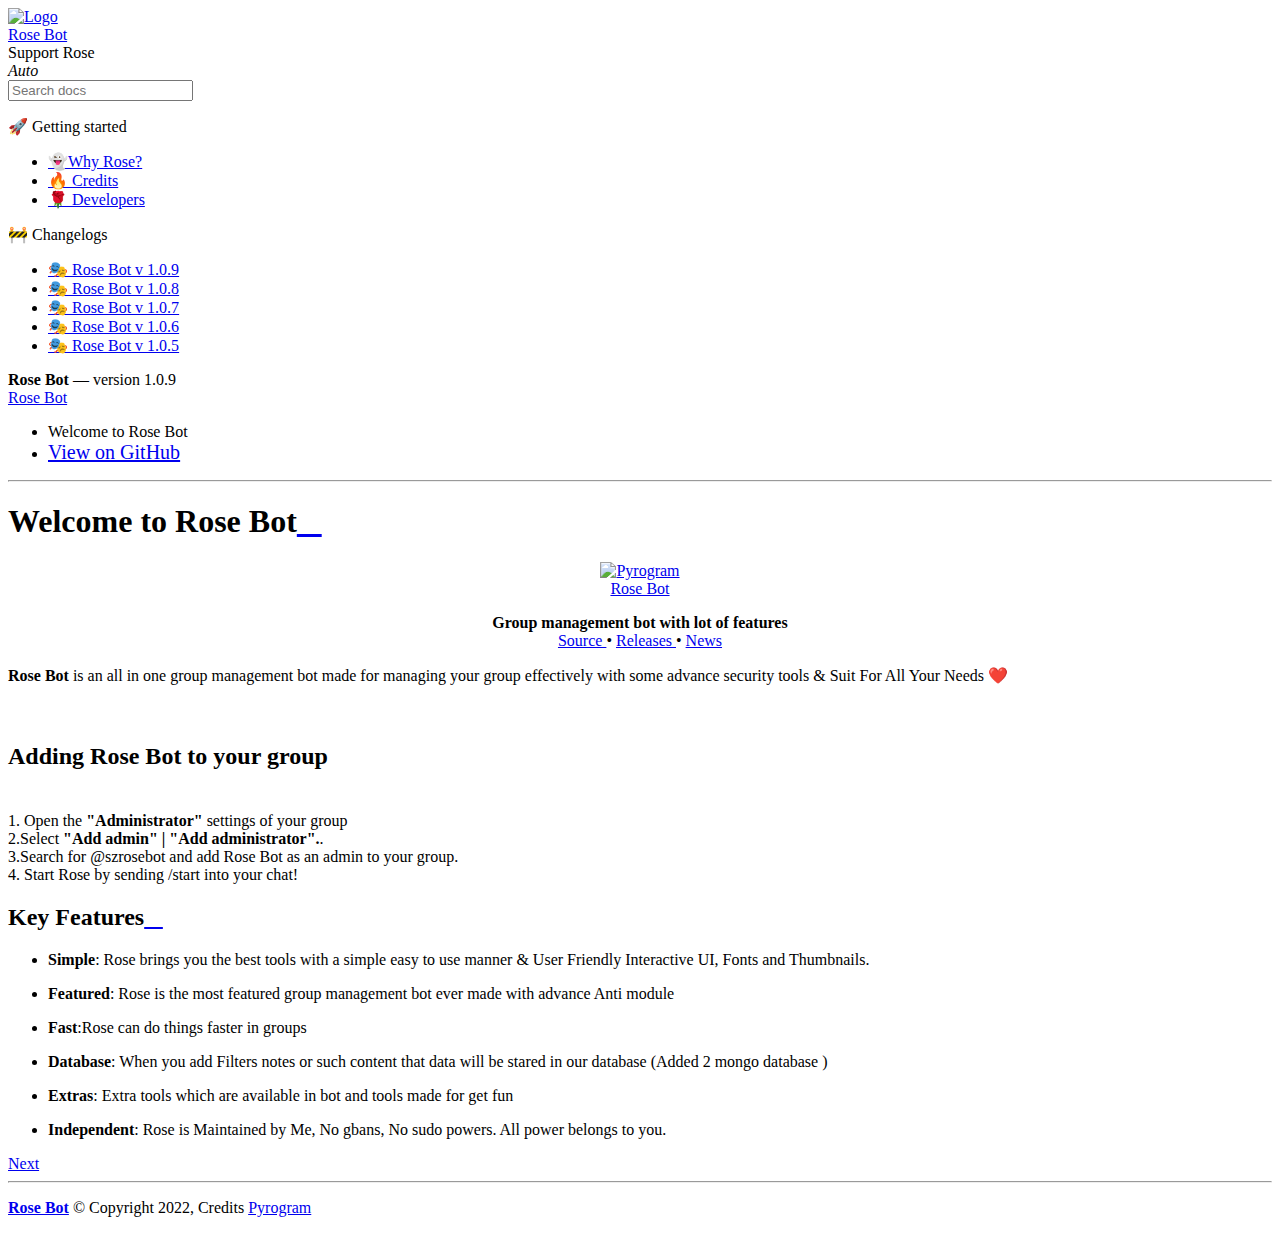
==== commit 7a83e8bd: "Add files via upload" ====
--- a/index.html
+++ b/index.html
@@ -4,11 +4,10 @@
 <meta charset="utf-8" />
 <meta name="viewport" content="width=device-width, initial-scale=1.0" />
 <title>Rose BOT &mdash; szrosebot Documentation</title>
-<link rel="stylesheet" href="assets/css/dark_pygments.css" type="text/css" />
-<link rel="stylesheet" href="assets/css/custom.css" type="text/css" />
-<link rel="stylesheet" href="assets/css/theme.css" type="text/css" />
-<link rel="stylesheet" href="assets/css/copy_button.css" type="text/css" />
-<link rel="shortcut icon" href="assets/favicon.ico" />
+<link rel="stylesheet" href="_static/pygments.css" type="text/css" />
+<link rel="stylesheet" href="_static/css/theme.css" type="text/css" />
+<link rel="stylesheet" href="_static/copybutton.css" type="text/css" />
+<link rel="shortcut icon" href="_static/favicon.ico" />
 <link rel="canonical" href="https://szrosebot.org/index.html" />
 <!--[if lt IE 9]>
     <script src="_static/js/html5shiv.min.js"></script>
@@ -65,6 +64,7 @@
 <nav data-toggle="wy-nav-shift" class="wy-nav-side">
 <div class="wy-side-nav-search">
 <a href="#">
+<img src="_static/pyrogram.png" class="logo" alt="Logo" />
 <div class="pyrogram-text">Rose Bot</div>
 </a>
 <div class="support-pyrogram" style="cursor: pointer;" href="https://t.me/szrosesupport">
@@ -106,7 +106,6 @@
 <div class="rst-content style-external-links">
 <div role="navigation" aria-label="Page navigation">
 <ul class="wy-breadcrumbs">
-<li><a href="#">Home</a> &raquo;</li>
 <li>Welcome to Rose Bot</li>
 <li class="wy-breadcrumbs-aside">
 <a href="https://github.com/szsupunma/sz-rosebot" class="fa fa-github" rel="nofollow" style="font-size: 1.25em"> View on GitHub</a>
@@ -125,6 +124,7 @@
 <h1>Welcome to Rose Bot<a class="headerlink" href="#welcome-to-pyrogram" title="Permalink to this headline"></a></h1>
 <div align="center">
 <a href="/">
+<div class="pyrogram-logo-index"><img src="_static/pyrogram.png" alt="Pyrogram"></div>
 <div class="pyrogram-text pyrogram-text-index">Rose Bot</div>
 </a>
 </div>
@@ -145,7 +145,7 @@
 </p></div>
 <p><strong>Rose Bot</strong>  is an all in one group management bot made for managing your group effectively with some advance security tools & Suit For All Your Needs ❤️</p>
 <br>
-<p><strong>Adding Rose Bot to your group </strong> 
+<h2><p><strong>Adding Rose Bot to your group </strong></h2>
 <br> 
 1. Open the <strong>"Administrator"</strong> settings of your group
 <br>
@@ -166,11 +166,16 @@
 <li><p><strong>Independent</strong>: Rose is Maintained by Me, No gbans, No sudo powers. All power belongs to you.</p></li>
 </ul>
 </div>
-<div role="contentinfo">
-<p>
-<b><a href="https://github.com/szsupunma/sz-rosebot">Rose Boot</a></b>
-&copy; Copyright 2022</p>
-</div>
+<footer><div class="rst-footer-buttons" role="navigation" aria-label="Footer">
+  <a href="intro/quickstart.html" class="btn btn-neutral float-right" title="Quick Start" accesskey="n" rel="next">Next <span class="fa fa-arrow-circle-right" aria-hidden="true"></span></a>
+  </div>
+  <hr />
+  <div role="contentinfo">
+  <p>
+  <b><a href="https://github.com/szsupunma/sz-rosebot">Rose Bot</a></b>
+&copy; Copyright 2022, Credits <a href="https://docs.pyrogram.org">Pyrogram</a>
+</p>
+  </div>
 </footer>
 </div>
 </div>
@@ -266,45 +271,6 @@
     });
   </script>
 <script>
-    let carbonCheck = setInterval(function() {
-      let el = document.getElementById("carbonads");
-
-      if (el !== null) {
-        let h1 = document.querySelector("h1");
-        let hr = document.querySelector("h1 ~ hr");
-        let h2 = document.querySelector("h2");
-        let dl = document.querySelector("dl");
-
-        let wrap = document.createElement("div");
-
-        wrap.setAttribute("class", "ca-wrap");
-        wrap.appendChild(el);
-
-        if (hr !== null) {
-          hr.insertAdjacentElement("beforeBegin", wrap);
-        }
-        else if (h2 !== null) {
-          h2.insertAdjacentElement("beforeBegin", wrap);
-        } else if (dl !== null) {
-          wrap.style.marginTop = "20px";
-          dl.firstElementChild.insertAdjacentElement("afterEnd", wrap);
-        } else if (h1 !== null) {
-          h1.insertAdjacentElement("afterEnd", wrap);
-        }
-
-        clearInterval(carbonCheck);
-      }
-    }, 100);
-
-    setTimeout(function () {
-      clearInterval(carbonCheck)
-    }, 5000);
-
-    if (!window.adsOk) {
-      document.getElementById("banner").style.display = "block"
-    }
-  </script>
-<script>
       jQuery(function () {
           SphinxRtdTheme.Navigation.enable(false);
       });
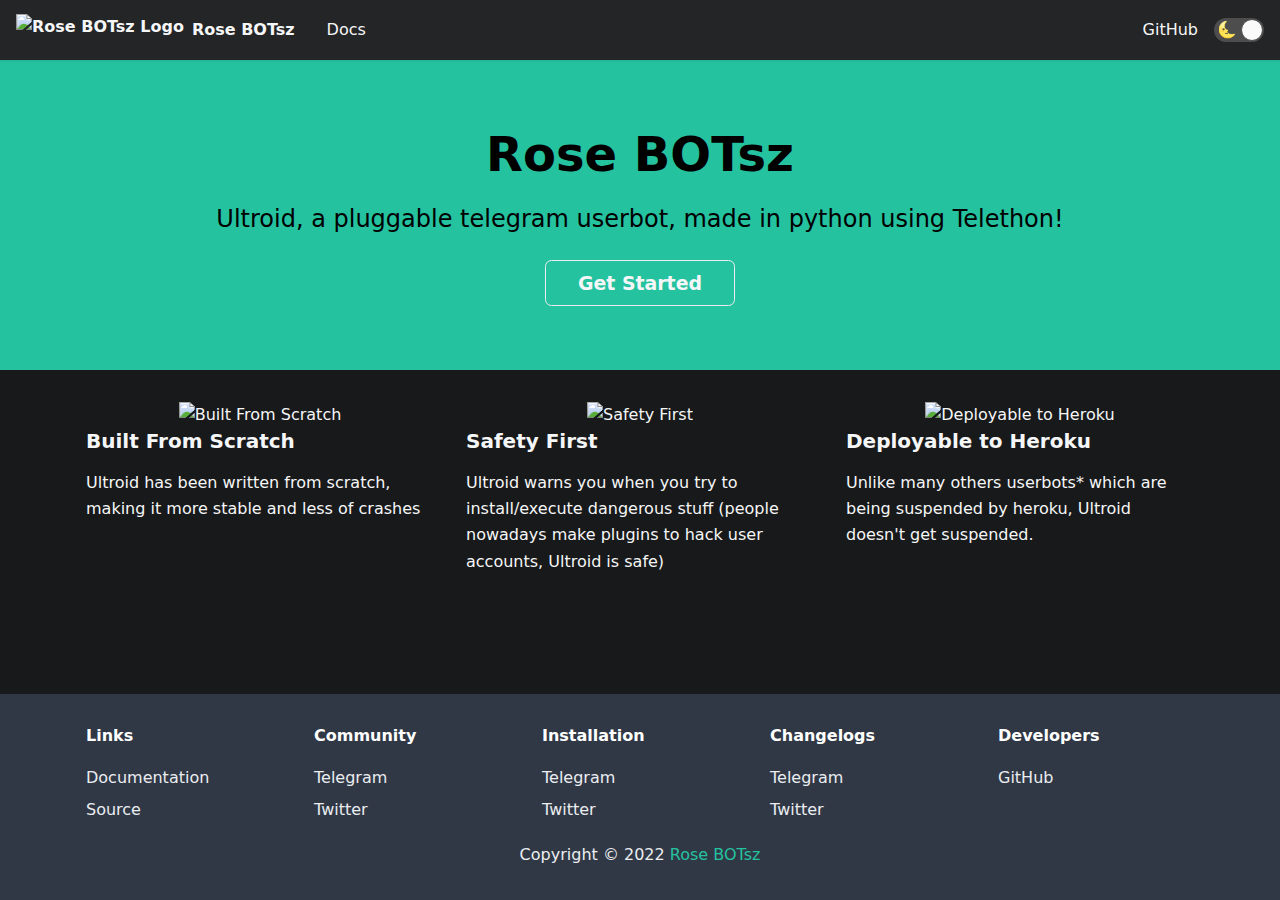
==== commit 7506d6d8: "`From Ultroid`" ====
--- a/index.html
+++ b/index.html
@@ -1,280 +1,174 @@
-<!DOCTYPE html>
-<html class="writer-html5" lang="en">
+<!doctype html>
+<html lang="en">
 <head>
-<meta charset="utf-8" />
-<meta name="viewport" content="width=device-width, initial-scale=1.0" />
-<title>Rose BOT &mdash; szrosebot Documentation</title>
-<link rel="stylesheet" href="_static/pygments.css" type="text/css" />
-<link rel="stylesheet" href="_static/css/theme.css" type="text/css" />
-<link rel="stylesheet" href="_static/copybutton.css" type="text/css" />
-<link rel="shortcut icon" href="_static/favicon.ico" />
-<link rel="canonical" href="https://szrosebot.org/index.html" />
-<!--[if lt IE 9]>
-    <script src="_static/js/html5shiv.min.js"></script>
-  <![endif]-->
-<script data-url_root="./" id="documentation_options" src="_static/documentation_options.js"></script>
-<script src="_static/jquery.js"></script>
-<script src="_static/underscore.js"></script>
-<script src="_static/doctools.js"></script>
-<script src="_static/clipboard.min.js"></script>
-<script src="_static/copybutton.js"></script>
-<script src="_static/js/theme.js"></script>
-<link rel="index" title="Index" href="genindex.html" />
-<link rel="search" title="Search" href="search.html" />
-<link rel="next" title="Quick Start" href="intro/quickstart.html" />
-<meta name="viewport" content="width=device-width, initial-scale=1.0, maximum-scale=1.0, user-scalable=0">
-<meta property="og:title" content="Rose BOT &mdash; szrosebot Documentation">
-<meta property="og:type" content="website">
-<meta property="og:image" content="_static/img/og.jpg">
-<meta property="og:url" content="index.html">
-<meta property="og:site_name" content="Pyrogram">
-<meta property="og:locale" content="en_US">
-<meta name="theme-color" content="#5c5a55">
-<link rel="stylesheet" href="" id="theme-css">
-<link rel="stylesheet" href="" id="pygments-css">
-<link href="https://fonts.googleapis.com/css?family=Ubuntu+Mono:400,700|Bitter:400,600" rel="stylesheet">
-<script async type="text/javascript" src="//cdn.carbonads.com/carbon.js?serve=CK7IV23N&placement=pyrogramorg" id="_carbonads_js"></script>
-<script async src="https://www.googletagmanager.com/gtag/js?id=UA-140592553-1"></script>
-<script>
-    window.dataLayer = window.dataLayer || [];
-    function gtag(){dataLayer.push(arguments);}
-    gtag('js', new Date());
-    gtag('config', 'UA-140592553-1');
-  </script>
-<script type="application/ld+json">
-    {
-      "@context": "https://schema.org",
-      "@type": "WebSite",
-      "url": "https://szrosebot.org/",
-      "potentialAction": {
-        "@type": "SearchAction",
-        "target": {
-          "@type": "EntryPoint",
-          "urlTemplate": "https://szrosebot.org/search?q={search_term_string}"
-        },
-        "query-input": "required name=search_term_string"
-      }
-    }
-  </script>
-<script src="/_static/js/ads-prebid.js"></script>
+<meta charset="UTF-8">
+<meta name="viewport" content="width=device-width,initial-scale=1">
+<meta name="generator" content="Docusaurus v2.0.0-alpha.70">
+<link rel="alternate" type="application/rss+xml" href="/blog/rss.xml" title="Rose BOTsz Docs">
+<link rel="alternate" type="application/atom+xml" href="/blog/atom.xml" title="Rose BOTsz Docs"><title data-react-helmet="true">Rose BOTsz </title><meta data-react-helmet="true" property="og:title" content="Rose BOTsz "><meta data-react-helmet="true" name="description" content="Rose BOTsz Documentation"><meta data-react-helmet="true" property="og:description" content="Rose BOTsz Documentation"><meta data-react-helmet="true" property="og:image" content="https://www.ultroid.tech/img/metalogo.jpg"><meta data-react-helmet="true" name="twitter:image" content="https://www.ultroid.tech/img/metalogo.jpg"><meta data-react-helmet="true" name="twitter:image:alt" content="Image for Rose BOTsz Documentation"><meta data-react-helmet="true" name="twitter:card" content="summary_large_image"><meta data-react-helmet="true" name="docusaurus_locale" content="en"><meta data-react-helmet="true" name="docusaurus_tag" content="default"><meta data-react-helmet="true" name="yandex-verification" content="b8291c7f76165c9d"><link data-react-helmet="true" rel="shortcut icon" href="/img/u.png"><script data-react-helmet="true">document.addEventListener("DOMContentLoaded",(function(){var n=document.getElementById("base-url-issue-banner-container");if(n){var e=window.location.pathname,t="/"===e.substr(-1)?e:e+"/";n.innerHTML=t}}))</script><link rel="stylesheet" href="assets/css/main.css">
+<link rel="preload" href="assets/js/styles.supun.js" as="script">
+<link rel="preload" href="assets/js/runtime~main.252fd425.js" as="script">
+<link rel="preload" href="assets/js/main.aa61a594.js" as="script">
+<link rel="preload" href="assets/js/1.d07a0ffe.js" as="script">
+<link rel="preload" href="assets/js/2.ebd04982.js" as="script">
+<link rel="preload" href="assets/js/c4f5d8e4.20b2f4c2.js" as="script">
 </head>
-<body class="wy-body-for-nav">
-<div class="center-rtd-theme">
-<div class="wy-grid-for-nav">
-<nav data-toggle="wy-nav-shift" class="wy-nav-side">
-<div class="wy-side-nav-search">
-<a href="#">
-<img src="_static/pyrogram.png" class="logo" alt="Logo" />
-<div class="pyrogram-text">Rose Bot</div>
-</a>
-<div class="support-pyrogram" style="cursor: pointer;" href="https://t.me/szrosesupport">
-Support Rose
+
+<body>
+<script>!function(){function t(t){document.documentElement.setAttribute("data-theme",t)}var e=function(){var t=null;try{t=localStorage.getItem("theme")}catch(t){}return t}();t(null!==e?e:"dark")}()</script><div id="__docusaurus">
+<div class="baseUrlIssueBanner_1-cE" style="border:solid red thick;background-color:#ffe6b3;margin:20px;padding:20px;font-size:20px">
+    <p style="font-weight:bold;font-size:30px">Your Docusaurus site did not load properly.</p>
+    <p>A very common reason is a wrong site <a href="https://v2.docusaurus.io/docs/docusaurus.config.js/#baseurl" style="font-weight:bold">baseUrl configuration</a>.</p>
+    <p>Current configured baseUrl = <span style="font-weight:bold;color:red">/</span>  (default value)</p>
+    <p>We suggest trying baseUrl = <span style="font-weight:bold;color:green" id="base-url-issue-banner-container"></span> 
+    </p>
 </div>
-<div id="theme-button">Auto</div>
-<div role="search">
-<form id="rtd-search-form" class="wy-form" action="search.html" method="get">
-<input type="text" name="q" placeholder="Search docs" />
-<input type="hidden" name="check_keywords" value="yes" />
-<input type="hidden" name="area" value="default" />
-</form>
-</div>
-</div>
-<div class="wy-side-scroll"><div class="wy-menu wy-menu-vertical" data-spy="affix" role="navigation" aria-label="Navigation menu">
-<p class="caption" role="heading"><span class="caption-text">🚀 Getting started</span></p>
-<ul>
-<li class="toctree-l1"><a class="reference internal" href="intro/quickstart.html">👻Why Rose?</a></li>
-<li class="toctree-l1"><a class="reference internal" href="intro/install.html">🔥 Credits</a></li>
-<li class="toctree-l1"><a class="reference internal" href="intro/setup.html">🌹 Developers</a></li>
-</ul>
-<p class="caption" role="heading"><span class="caption-text">🚧 Changelogs</span></p>
-<ul>
-<li class="toctree-l1"><a class="reference internal" href="start/auth.html">🎭 Rose Bot  v 1.0.9</a></li>
-<li class="toctree-l1"><a class="reference internal" href="start/invoking.html">🎭 Rose Bot  v 1.0.8</a></li>
-<li class="toctree-l1"><a class="reference internal" href="start/updates.html">🎭 Rose Bot  v 1.0.7</a></li>
-<li class="toctree-l1"><a class="reference internal" href="start/errors.html">🎭 Rose Bot  v 1.0.6</a></li>
-<li class="toctree-l1"><a class="reference internal" href="start/examples/index.html">🎭 Rose Bot  v 1.0.5</a></li>
-</ul>
-<div class="pyrogram-version"><strong>Rose Bot</strong> — version 1.0.9</div>
-</div>
-</div>
+<nav aria-label="Skip navigation links">
+    <button type="button" tabindex="0" class="skipToContent_11B0">Skip to main content</button>
 </nav>
-<section data-toggle="wy-nav-shift" class="wy-nav-content-wrap"><nav class="wy-nav-top" aria-label="Mobile navigation menu">
-<i data-toggle="wy-nav-top" class="fa fa-bars"></i>
-<a href="#">Rose Bot</a>
-</nav>
-<div class="wy-nav-content">
-<div class="rst-content style-external-links">
-<div role="navigation" aria-label="Page navigation">
-<ul class="wy-breadcrumbs">
-<li>Welcome to Rose Bot</li>
-<li class="wy-breadcrumbs-aside">
-<a href="https://github.com/szsupunma/sz-rosebot" class="fa fa-github" rel="nofollow" style="font-size: 1.25em"> View on GitHub</a>
-</li>
-</ul>
-<hr />
+<nav class="navbar navbar--fixed-top">
+    <div class="navbar__inner">
+        <div class="navbar__items">
+            <div aria-label="Navigation bar toggle" class="navbar__toggle" role="button" tabindex="0">
+                <svg aria-label="Menu" width="30" height="30" viewBox="0 0 30 30" role="img" focusable="false">
+                    <title>Menu</title>
+                    <path stroke="currentColor" stroke-linecap="round" stroke-miterlimit="10" stroke-width="2" d="M4 7h22M4 15h22M4 23h22"></path>
+                </svg>
+            </div>
+            <a class="navbar__brand" href="/">
+                <img src="/img/u.png" alt="Rose BOTsz Logo" class="themedImage_YANc themedImage--light_3CMI navbar__logo">
+                <img src="/img/u.png" alt="Rose BOTsz Logo" class="themedImage_YANc themedImage--dark_3ARp navbar__logo">
+                <strong class="navbar__title">Rose BOTsz</strong></a>
+                <a class="navbar__item navbar__link" href="/docs/">Docs</a>
+            </div>
+            <div class="navbar__items navbar__items--right">
+                <a href="https://github.com/TeamUltroid/Ultroid" target="_blank" rel="noopener noreferrer" class="navbar__item navbar__link">GitHub</a>
+                <div class="react-toggle react-toggle--disabled displayOnlyInLargeViewport_2N3Q">
+                    <div class="react-toggle-track">
+                        <div class="react-toggle-track-check">
+                            <span class="toggle_3NWk">🌜</span>
+                        </div>
+                        <div class="react-toggle-track-x">
+                            <span class="toggle_3NWk">🌞</span>
+                        </div>
+                    </div>
+                    <div class="react-toggle-thumb"></div>
+                    <input type="checkbox" disabled="" aria-label="Dark mode toggle" class="react-toggle-screenreader-only">
+                </div>
+            </div>
+        </div>
+        <div role="presentation" class="navbar-sidebar__backdrop"></div>
+        <div class="navbar-sidebar">
+            <div class="navbar-sidebar__brand">
+                <a class="navbar__brand" href="/">
+                    <img src="/img/u.png" alt="Rose BOTsz Logo" class="themedImage_YANc themedImage--light_3CMI navbar__logo">
+                    <img src="/img/u.png" alt="Rose BOTsz  Logo" class="themedImage_YANc themedImage--dark_3ARp navbar__logo">
+                    <strong class="navbar__title">Rose BOTsz</strong>
+                </a>
+            </div>
+            <div class="navbar-sidebar__items">
+                <div class="menu">
+                    <ul class="menu__list">
+                        <li class="menu__list-item">
+                            <a class="menu__link" href="/docs/">Docs</a>
+                        </li>
+                        <li class="menu__list-item">
+                            <a href="https://github.com/TeamUltroid/Ultroid" target="_blank" rel="noopener noreferrer" class="menu__link">GitHub</a>
+                        </li>
+                    </ul>
+                </div>
+            </div>
+        </div>
+    </nav>
+    <div class="main-wrapper">
+        <header class="hero hero--primary heroBanner_2Ftp">
+            <div class="container">
+                <h1 class="hero__title">Rose BOTsz</h1>
+                <p class="hero__subtitle">Ultroid, a pluggable telegram userbot, made in python using Telethon!</p>
+                <div class="buttons_1Wc3">
+                    <a class="margin-horiz--xs button button--outline button--secondary button--lg" href="/docs/">Get Started</a>
+                </div>
+            </div>
+        </header>
+        <main>
+            <section class="features_P2SU">
+                <div class="container">
+                    <div class="row">
+                        <div class="col col--4">
+                            <div class="text--center">
+                                <img class="featureImage_3Xqx" src="/img/undraw_pair_programming_njlp.svg" alt="Built From Scratch"></div>
+                                <h3>Built From Scratch</h3>
+                                <p>Ultroid has been written from scratch, making it more stable and less of crashes</p>
+                            </div>
+                            <div class="col col--4">
+                                <div class="text--center">
+                                    <img class="featureImage_3Xqx" src="/img/undraw_Security_on_ff2u.svg" alt="Safety First">
+                                </div>
+                                <h3>Safety First</h3>
+                                <p>Ultroid warns you when you try to install/execute dangerous stuff (people nowadays make plugins to hack user accounts, Ultroid is safe)</p>
+                            </div>
+                            <div class="col col--4">
+                                <div class="text--center">
+                                    <img class="featureImage_3Xqx" src="/img/undraw_cloud_hosting_aodd.svg" alt="Deployable to Heroku"></div>
+                                    <h3>Deployable to Heroku</h3>
+                                    <p>Unlike many others userbots* which are being suspended by heroku, Ultroid doesn&#x27;t get suspended.</p>
+                                </div>
+                            </div>
+                        </div>
+                    </section>
+                </main>
+            </div>
 
-
-
-
+<footer class="footer footer--dark">
+    <div class="container">
+        <div class="row footer__links">
+            <div class="col footer__col">
+                <h4 class="footer__title">Links</h4>
+                <ul class="footer__items">
+                    <li class="footer__item"><a class="footer__link-item" href="/docs/">Documentation</a></li>
+                    <li class="footer__item"><a class="footer__link-item" href="/docs/pyUltroid/pyUltroid">Source</a></li>
+                </ul>
+            </div>
+            <div class="col footer__col">
+                <h4 class="footer__title">Community</h4>
+                <ul class="footer__items">
+                    <li class="footer__item"><a href="https://telegram.dog/UltroidSupport" target="_blank" rel="noopener noreferrer" class="footer__link-item">Telegram</a></li>
+                    <li class="footer__item"><a href="https://twitter.com/TheUltroid" target="_blank" rel="noopener noreferrer" class="footer__link-item">Twitter</a></li>
+                </ul>
+            </div>
+            <div class="col footer__col">
+                <h4 class="footer__title">Installation</h4>
+                <ul class="footer__items">
+                    <li class="footer__item"><a href="https://telegram.dog/UltroidSupport" target="_blank" rel="noopener noreferrer" class="footer__link-item">Telegram</a></li>
+                    <li class="footer__item"><a href="https://twitter.com/TheUltroid" target="_blank" rel="noopener noreferrer" class="footer__link-item">Twitter</a></li>
+                </ul>
+            </div>
+            <div class="col footer__col">
+                <h4 class="footer__title">Changelogs</h4>
+                <ul class="footer__items">
+                    <li class="footer__item"><a href="https://telegram.dog/UltroidSupport" target="_blank" rel="noopener noreferrer" class="footer__link-item">Telegram</a></li>
+                    <li class="footer__item"><a href="https://twitter.com/TheUltroid" target="_blank" rel="noopener noreferrer" class="footer__link-item">Twitter</a></li>
+                </ul>
+            </div>
+            <div class="col footer__col"><h4 class="footer__title">Developers</h4>
+                <ul class="footer__items">
+                    <li class="footer__item"><a href="https://github.com/TeamUltroid/Ultroid" target="_blank" rel="noopener noreferrer" class="footer__link-item">GitHub</a></li>
+                </ul>
+            </div>
+        </div>
+        <div class="footer__bottom text--center">
+            <div class="footer__copyright">Copyright © 2022 <a href="https://github.com/szsupunma" target="_blank">Rose BOTsz</a>
+          </div>
+        </div>
+    </div>
+</footer>
 
 </div>
-<div role="main" class="document" itemscope="itemscope" itemtype="http://schema.org/Article">
-<div itemprop="articleBody">
-<div class="section" id="welcome-to-pyrogram">
-<h1>Welcome to Rose Bot<a class="headerlink" href="#welcome-to-pyrogram" title="Permalink to this headline"></a></h1>
-<div align="center">
-<a href="/">
-<div class="pyrogram-logo-index"><img src="_static/pyrogram.png" alt="Pyrogram"></div>
-<div class="pyrogram-text pyrogram-text-index">Rose Bot</div>
-</a>
-</div>
-<p align="center">
-<b>Group management bot with lot of features</b>
-<br>
-<a href="https://github.com/szsupunma/sz-rosebot">
-Source
-</a>
-•
-<a href="https://szrosebot.org/releases">
-Releases
-</a>
-•
-<a href="https://t.me/Theszrosebot">
-News
-</a>
-</p></div>
-<p><strong>Rose Bot</strong>  is an all in one group management bot made for managing your group effectively with some advance security tools & Suit For All Your Needs ❤️</p>
-<br>
-<h2><p><strong>Adding Rose Bot to your group </strong></h2>
-<br> 
-1. Open the <strong>"Administrator"</strong> settings of your group
-<br>
-2.Select <strong>"Add admin" | "Add administrator".</strong>.
-<br>
-3.Search for @szrosebot and add Rose Bot as an admin to your group.
-<br>
-4. Start Rose by sending /start into your chat!
-</p>
-<div class="section" id="key-features">
-<h2>Key Features<a class="headerlink" href="https://t.me/szroseupdates" title="Permalink to this headline"></a></h2>
-<ul class="simple">
-<li><p><strong>Simple</strong>:  Rose brings you the best tools with a simple easy to use manner & User Friendly Interactive UI, Fonts and Thumbnails.</p></li>
-<li><p><strong>Featured</strong>: Rose is the most featured group management bot ever made with advance Anti module</p></li>
-<li><p><strong>Fast</strong>:Rose can do things faster in groups</p></li>
-<li><p><strong>Database</strong>: When you add Filters notes or such content that data will be stared in our database (Added 2 mongo database )</p></li>
-<li><p><strong>Extras</strong>: Extra tools which are available in bot and tools made for get fun</p></li>
-<li><p><strong>Independent</strong>: Rose is Maintained by Me, No gbans, No sudo powers. All power belongs to you.</p></li>
-</ul>
-</div>
-<footer><div class="rst-footer-buttons" role="navigation" aria-label="Footer">
-  <a href="intro/quickstart.html" class="btn btn-neutral float-right" title="Quick Start" accesskey="n" rel="next">Next <span class="fa fa-arrow-circle-right" aria-hidden="true"></span></a>
-  </div>
-  <hr />
-  <div role="contentinfo">
-  <p>
-  <b><a href="https://github.com/szsupunma/sz-rosebot">Rose Bot</a></b>
-&copy; Copyright 2022, Credits <a href="https://docs.pyrogram.org">Pyrogram</a>
-</p>
-  </div>
-</footer>
-</div>
-</div>
-</section>
-</div>
-</div>
-<script>
-    function setCookie(name,value,days) {
-        var expires = "";
-        if (days) {
-            var date = new Date();
-            date.setTime(date.getTime() + (days*24*60*60*1000));
-            expires = "; expires=" + date.toUTCString();
-        }
-        document.cookie = name + "=" + (value || "")  + expires + "; path=/";
-    }
-    function getCookie(name) {
-        var nameEQ = name + "=";
-        var ca = document.cookie.split(';');
-        for(var i=0;i < ca.length;i++) {
-            var c = ca[i];
-            while (c.charAt(0)===' ') c = c.substring(1,c.length);
-            if (c.indexOf(nameEQ) === 0) return c.substring(nameEQ.length,c.length);
-        }
-        return null;
-    }
-
-    let themeButton = document.getElementById("theme-button");
-    let themeCSS = document.getElementById("theme-css");
-    let pygmentsCSS = document.getElementById("pygments-css");
-    let theme = getCookie("theme") || "auto";
-    let colorTheme = getColorScheme();
-
-    function getColorScheme() {
-      if (window.matchMedia && window.matchMedia("(prefers-color-scheme: dark)").matches) {
-        return "dark";
-      } else {
-        return "light";
-      }
-    }
-
-    function toDark() {
-      themeCSS.setAttribute("href", "/_static/css/dark.css");
-      pygmentsCSS.setAttribute("href", "/_static/css/dark_pygments.css");
-
-      themeButton.innerHTML = "<i class='fa fa-moon-o'> Dark</i>";
-      theme = "dark";
-      setCookie("theme", theme, 365);
-    }
-
-    function toLight() {
-      themeCSS.setAttribute("href", "");
-      pygmentsCSS.setAttribute("href", "");
-
-      themeButton.innerHTML = "<i class='fa fa-sun-o'> Light</i>";
-      theme = "light";
-      setCookie("theme", theme, 365);
-    }
-
-    function toAuto() {
-      if (colorTheme === "dark") {
-        toDark();
-      } else {
-        toLight();
-      }
-
-      themeButton.innerHTML = "<i class='fa fa-magic'> Auto</i>";
-      theme = "auto";
-      setCookie("theme", theme, 365);
-    }
-
-    if (theme === "auto") {
-      toAuto();
-    } else if (theme === "dark") {
-      toDark();
-    } else {
-      toLight();
-    }
-
-    themeButton.onclick = function() {
-      if (theme === "auto") {
-        toLight();
-      } else if (theme === "light") {
-        toDark();
-      } else {
-        toAuto();
-      }
-    };
-
-    window.matchMedia("(prefers-color-scheme: dark)").addEventListener("change", e => {
-        colorTheme = e.matches ? "dark" : "light";
-        toAuto()
-    });
-  </script>
-<script>
-      jQuery(function () {
-          SphinxRtdTheme.Navigation.enable(false);
-      });
-  </script>
-<script defer src="https://static.cloudflareinsights.com/beacon.min.js/v652eace1692a40cfa3763df669d7439c1639079717194" integrity="sha512-Gi7xpJR8tSkrpF7aordPZQlW2DLtzUlZcumS8dMQjwDHEnw9I7ZLyiOj/6tZStRBGtGgN6ceN6cMH8z7etPGlw==" data-cf-beacon='{"rayId":"6f8718afdd4249c6","version":"2021.12.0","r":1,"token":"4e9562e76cd24f108c6347b08a632828","si":100}' crossorigin="anonymous"></script>
+<script src="assets/js/styles.supun.js"></script>
+<script src="assets/js/runtime~main.252fd425.js"></script>
+<script src="assets/js/main.aa61a594.js"></script>
+<script src="assets/js/1.d07a0ffe.js"></script>
+<script src="assets/js/2.ebd04982.js"></script>
+<script src="assets/js/c4f5d8e4.20b2f4c2.js"></script>
 </body>
-</html>
+</html>--- a/assets/css/main.css
+++ b/assets/css/main.css
@@ -0,0 +1 @@
+.row .col,img{max-width:100%}.markdown li,body{word-wrap:break-word}pre,table{overflow:auto}blockquote,pre{margin:0 0 var(--ifm-spacing-vertical)}.breadcrumbs__link,.button{transition-timing-function:var(--ifm-transition-timing-default)}.button,.react-toggle{-webkit-user-select:none;-ms-user-select:none}.button--link,a{-webkit-text-decoration:var(--ifm-link-decoration)}.button,.close,.menu__link,.navbar__link{cursor:pointer}.tabs__item,hr,img{box-sizing:content-box}.react-toggle,html{-webkit-tap-highlight-color:transparent}.footer__items,.menu__list,.pills__item,.sidebarItem_2T0D{list-style-type:none}input,pre code{background-color:transparent}body:not(.navigation-with-keyboard) :not(input):focus,input{outline:0}:root{--ra-admonition-background-color:var(--ifm-alert-background-color);--ra-admonition-border-width:var(--ifm-alert-border-width);--ra-admonition-border-color:var(--ifm-alert-border-color);--ra-admonition-border-radius:var(--ifm-alert-border-radius);--ra-admonition-color:var(--ifm-alert-color);--ra-admonition-padding-vertical:var(--ifm-alert-padding-vertical);--ra-admonition-padding-horizontal:var(--ifm-alert-padding-horizontal);--ra-color-note:var(--ifm-color-secondary);--ra-color-important:var(--ifm-color-info);--ra-color-tip:var(--ifm-color-success);--ra-color-caution:var(--ifm-color-warning);--ra-color-warning:var(--ifm-color-danger);--ra-color-text-dark:var(--ifm-color-gray-900);--ifm-dark-value:10%;--ifm-darker-value:15%;--ifm-darkest-value:30%;--ifm-light-value:15%;--ifm-lighter-value:30%;--ifm-lightest-value:50%;--ifm-color-secondary:#ebedf0;--ifm-color-secondary-dark:#d4d5d8;--ifm-color-secondary-darker:#c8c9cc;--ifm-color-secondary-darkest:#a4a6a8;--ifm-color-secondary-light:#eef0f2;--ifm-color-secondary-lighter:#f1f2f5;--ifm-color-secondary-lightest:#f5f6f8;--ifm-color-success:#00a400;--ifm-color-success-dark:#009400;--ifm-color-success-darker:#008b00;--ifm-color-success-darkest:#007300;--ifm-color-success-light:#26b226;--ifm-color-success-lighter:#4dbf4d;--ifm-color-success-lightest:#80d280;--ifm-color-info:#54c7ec;--ifm-color-info-dark:#4cb3d4;--ifm-color-info-darker:#47a9c9;--ifm-color-info-darkest:#3b8ba5;--ifm-color-info-light:#6ecfef;--ifm-color-info-lighter:#87d8f2;--ifm-color-info-lightest:#aae3f6;--ifm-color-warning:#ffba00;--ifm-color-warning-dark:#e6a700;--ifm-color-warning-darker:#d99e00;--ifm-color-warning-darkest:#b38200;--ifm-color-warning-light:#ffc426;--ifm-color-warning-lighter:#ffcf4d;--ifm-color-warning-lightest:#ffdd80;--ifm-color-danger:#fa383e;--ifm-color-danger-dark:#e13238;--ifm-color-danger-darker:#d53035;--ifm-color-danger-darkest:#af272b;--ifm-color-danger-light:#fb565b;--ifm-color-danger-lighter:#fb7478;--ifm-color-danger-lightest:#fd9c9f;--ifm-color-white:#fff;--ifm-color-black:#000;--ifm-color-gray-0:var(--ifm-color-white);--ifm-color-gray-100:#f5f6f7;--ifm-color-gray-200:#ebedf0;--ifm-color-gray-300:#dadde1;--ifm-color-gray-400:#ccd0d5;--ifm-color-gray-500:#bec3c9;--ifm-color-gray-600:#8d949e;--ifm-color-gray-700:#606770;--ifm-color-gray-800:#444950;--ifm-color-gray-900:#1c1e21;--ifm-color-gray-1000:var(--ifm-color-black);--ifm-color-emphasis-0:var(--ifm-color-gray-0);--ifm-color-emphasis-100:var(--ifm-color-gray-100);--ifm-color-emphasis-200:var(--ifm-color-gray-200);--ifm-color-emphasis-300:var(--ifm-color-gray-300);--ifm-color-emphasis-400:var(--ifm-color-gray-400);--ifm-color-emphasis-500:var(--ifm-color-gray-500);--ifm-color-emphasis-600:var(--ifm-color-gray-600);--ifm-color-emphasis-700:var(--ifm-color-gray-700);--ifm-color-emphasis-800:var(--ifm-color-gray-800);--ifm-color-emphasis-900:var(--ifm-color-gray-900);--ifm-color-emphasis-1000:var(--ifm-color-gray-1000);--ifm-color-content:var(--ifm-color-emphasis-900);--ifm-color-content-inverse:var(--ifm-color-emphasis-0);--ifm-color-content-secondary:#606770;--ifm-background-color:transparent;--ifm-background-surface-color:var(--ifm-color-content-inverse);--ifm-global-border-width:1px;--ifm-global-radius:0.4rem;--ifm-hover-overlay:rgba(0,0,0,0.05);--ifm-font-color-base:var(--ifm-color-content);--ifm-font-color-base-inverse:var(--ifm-color-content-inverse);--ifm-font-color-secondary:var(--ifm-color-content-secondary);--ifm-font-family-base:system-ui,-apple-system,Segoe UI,Roboto,Ubuntu,Cantarell,Noto Sans,sans-serif,BlinkMacSystemFont,"Segoe UI",Helvetica,Arial,sans-serif,"Apple Color Emoji","Segoe UI Emoji","Segoe UI Symbol";--ifm-font-family-monospace:SFMono-Regular,Menlo,Monaco,Consolas,"Liberation Mono","Courier New",monospace;--ifm-font-size-base:100%;--ifm-font-weight-light:300;--ifm-font-weight-normal:400;--ifm-font-weight-semibold:500;--ifm-font-weight-bold:700;--ifm-font-weight-base:var(--ifm-font-weight-normal);--ifm-line-height-base:1.65;--ifm-global-spacing:1rem;--ifm-spacing-vertical:var(--ifm-global-spacing);--ifm-spacing-horizontal:var(--ifm-global-spacing);--ifm-transition-fast:200ms;--ifm-transition-slow:400ms;--ifm-transition-timing-default:cubic-bezier(0.08,0.52,0.52,1);--ifm-global-shadow-lw:0 1px 2px 0 rgba(0,0,0,0.1);--ifm-global-shadow-md:0 5px 40px rgba(0,0,0,0.2);--ifm-global-shadow-tl:0 12px 28px 0 rgba(0,0,0,0.2),0 2px 4px 0 rgba(0,0,0,0.1);--ifm-z-index-dropdown:2;--ifm-z-index-fixed:3;--ifm-z-index-overlay:4;--ifm-container-width:1140px;--ifm-code-background:var(--ifm-color-emphasis-200);--ifm-code-border-radius:var(--ifm-global-radius);--ifm-code-color:var(--ifm-color-emphasis-900);--ifm-code-padding-horizontal:0.4rem;--ifm-code-padding-vertical:0.2rem;--ifm-pre-background:var(--ifm-color-emphasis-100);--ifm-pre-border-radius:var(--ifm-code-border-radius);--ifm-pre-color:inherit;--ifm-pre-line-height:1.45;--ifm-pre-padding:1rem;--ifm-heading-color:inherit;--ifm-heading-margin-top:0;--ifm-heading-margin-bottom:var(--ifm-spacing-vertical);--ifm-heading-font-family:inherit;--ifm-heading-font-weight:var(--ifm-font-weight-bold);--ifm-heading-line-height:1.25;--ifm-h1-font-size:2rem;--ifm-h2-font-size:1.5rem;--ifm-h3-font-size:1.25rem;--ifm-h4-font-size:1rem;--ifm-h5-font-size:0.875rem;--ifm-h6-font-size:0.85rem;--ifm-image-alignment-padding:1.25rem;--ifm-leading-desktop:1.25;--ifm-leading:calc(var(--ifm-leading-desktop)*1rem);--ifm-list-left-padding:2rem;--ifm-list-margin:1rem;--ifm-list-item-margin:0.25rem;--ifm-list-paragraph-margin:1rem;--ifm-table-cell-padding:0.75rem;--ifm-table-background:transparent;--ifm-table-stripe-background:var(--ifm-color-emphasis-100);--ifm-table-border-width:1px;--ifm-table-border-color:var(--ifm-color-emphasis-300);--ifm-table-head-background:inherit;--ifm-table-head-color:inherit;--ifm-table-head-font-weight:var(--ifm-font-weight-bold);--ifm-table-cell-color:inherit;--ifm-link-color:var(--ifm-color-primary);--ifm-link-decoration:none;--ifm-link-hover-color:var(--ifm-link-color);--ifm-link-hover-decoration:underline;--ifm-paragraph-margin-bottom:var(--ifm-leading);--ifm-blockquote-color:#6a737d;--ifm-blockquote-font-size:var(--ifm-font-size-base);--ifm-blockquote-padding-horizontal:1rem;--ifm-blockquote-padding-vertical:1rem;--ifm-hr-border-color:var(--ifm-color-emphasis-500);--ifm-hr-border-width:1px;--ifm-hr-margin-vertical:1.5rem;--ifm-alert-background-color:inherit;--ifm-alert-border-color:inherit;--ifm-alert-border-radius:var(--ifm-global-radius);--ifm-alert-border-width:var(--ifm-global-border-width);--ifm-alert-color:var(--ifm-font-color-base-inverse);--ifm-alert-padding-horizontal:var(--ifm-spacing-horizontal);--ifm-alert-padding-vertical:var(--ifm-spacing-vertical);--ifm-avatar-intro-margin:1rem;--ifm-avatar-intro-alignment:inherit;--ifm-avatar-photo-size-sm:2rem;--ifm-avatar-photo-size-md:3rem;--ifm-avatar-photo-size-lg:4rem;--ifm-avatar-photo-size-xl:6rem;--ifm-badge-background-color:inherit;--ifm-badge-border-color:inherit;--ifm-badge-border-radius:var(--ifm-global-radius);--ifm-badge-border-width:var(--ifm-global-border-width);--ifm-badge-color:var(--ifm-color-white);--ifm-badge-padding-horizontal:calc(var(--ifm-spacing-horizontal)*0.5);--ifm-badge-padding-vertical:calc(var(--ifm-spacing-vertical)*0.25);--ifm-breadcrumb-border-radius:1.5rem;--ifm-breadcrumb-spacing:0.0625rem;--ifm-breadcrumb-color-active:var(--ifm-color-primary);--ifm-breadcrumb-item-background-active:var(--ifm-hover-overlay);--ifm-breadcrumb-padding-horizontal:1rem;--ifm-breadcrumb-padding-vertical:0.5rem;--ifm-breadcrumb-size-multiplier:1;--ifm-breadcrumb-separator:url('data:image/svg+xml;utf8,<svg xmlns="http://www.w3.org/2000/svg" x="0px" y="0px" viewBox="0 0 256 256"><g><g><polygon points="79.093,0 48.907,30.187 146.72,128 48.907,225.813 79.093,256 207.093,128"/></g></g><g></g><g></g><g></g><g></g><g></g><g></g><g></g><g></g><g></g><g></g><g></g><g></g><g></g><g></g><g></g></svg>');--ifm-breadcrumb-separator-filter:none;--ifm-breadcrumb-separator-size:0.5rem;--ifm-breadcrumb-separator-size-multiplier:1.25;--ifm-button-background-color:inherit;--ifm-button-border-color:var(--ifm-button-background-color);--ifm-button-border-width:var(--ifm-global-border-width);--ifm-button-color:var(--ifm-font-color-base-inverse);--ifm-button-font-weight:var(--ifm-font-weight-bold);--ifm-button-padding-horizontal:1.5rem;--ifm-button-padding-vertical:0.375rem;--ifm-button-size-multiplier:1;--ifm-button-transition-duration:var(--ifm-transition-fast);--ifm-button-border-radius:calc(var(--ifm-global-radius)*var(--ifm-button-size-multiplier));--ifm-button-group-margin:2px;--ifm-card-background-color:var(--ifm-background-surface-color);--ifm-card-border-radius:calc(var(--ifm-global-radius)*2);--ifm-card-horizontal-spacing:var(--ifm-global-spacing);--ifm-card-vertical-spacing:var(--ifm-global-spacing);--ifm-toc-border-color:var(--ifm-color-emphasis-300);--ifm-toc-link-color:var(--ifm-color-content-secondary);--ifm-toc-padding-left:0.5rem;--ifm-toc-padding-vertical:0.5rem;--ifm-dropdown-background-color:var(--ifm-background-surface-color);--ifm-dropdown-font-weight:var(--ifm-font-weight-semibold);--ifm-dropdown-link-color:var(--ifm-font-color-base);--ifm-dropdown-hover-background-color:var(--ifm-hover-overlay);--ifm-footer-background-color:var(--ifm-color-emphasis-100);--ifm-footer-color:inherit;--ifm-footer-link-color:var(--ifm-color-emphasis-700);--ifm-footer-link-hover-color:var(--ifm-color-primary);--ifm-footer-link-horizontal-spacing:0.5rem;--ifm-footer-padding-horizontal:calc(var(--ifm-spacing-horizontal)*2);--ifm-footer-padding-vertical:calc(var(--ifm-spacing-vertical)*2);--ifm-footer-title-color:inherit;--ifm-hero-background-color:var(--ifm-background-surface-color);--ifm-hero-text-color:var(--ifm-color-emphasis-800);--ifm-menu-color:var(--ifm-color-emphasis-700);--ifm-menu-color-active:var(--ifm-color-primary);--ifm-menu-color-background-active:var(--ifm-hover-overlay);--ifm-menu-color-background-hover:var(--ifm-hover-overlay);--ifm-menu-link-padding-horizontal:1rem;--ifm-menu-link-padding-vertical:0.375rem;--ifm-menu-link-sublist-icon:url('data:image/svg+xml;utf8,<svg xmlns="http://www.w3.org/2000/svg" width="16px" height="16px" viewBox="0 0 24 24"><path fill="rgba(0,0,0,0.5)" d="M7.41 15.41L12 10.83l4.59 4.58L18 14l-6-6-6 6z"></path></svg>');--ifm-menu-link-sublist-icon-filter:none;--ifm-navbar-background-color:var(--ifm-background-surface-color);--ifm-navbar-height:3.75rem;--ifm-navbar-item-padding-horizontal:1rem;--ifm-navbar-item-padding-vertical:0.25rem;--ifm-navbar-link-color:var(--ifm-font-color-base);--ifm-navbar-link-hover-color:var(--ifm-color-primary);--ifm-navbar-link-active-color:var(--ifm-link-color);--ifm-navbar-padding-horizontal:var(--ifm-spacing-horizontal);--ifm-navbar-padding-vertical:calc(var(--ifm-spacing-vertical)*0.5);--ifm-navbar-shadow:var(--ifm-global-shadow-lw);--ifm-navbar-search-input-background-color:var(--ifm-color-emphasis-200);--ifm-navbar-search-input-color:var(--ifm-color-emphasis-800);--ifm-navbar-search-input-placeholder-color:var(--ifm-color-emphasis-500);--ifm-navbar-search-input-icon:url('data:image/svg+xml;utf8,<svg fill="currentColor" xmlns="http://www.w3.org/2000/svg" viewBox="0 0 16 16" height="16px" width="16px"><path d="M6.02945,10.20327a4.17382,4.17382,0,1,1,4.17382-4.17382A4.15609,4.15609,0,0,1,6.02945,10.20327Zm9.69195,4.2199L10.8989,9.59979A5.88021,5.88021,0,0,0,12.058,6.02856,6.00467,6.00467,0,1,0,9.59979,10.8989l4.82338,4.82338a.89729.89729,0,0,0,1.29912,0,.89749.89749,0,0,0-.00087-1.29909Z" /></svg>');--ifm-navbar-sidebar-width:80vw;--ifm-pagination-border-radius:calc(var(--ifm-global-radius)*var(--ifm-pagination-size-multiplier));--ifm-pagination-color-active:var(--ifm-color-primary);--ifm-pagination-font-size:1rem;--ifm-pagination-item-active-background:var(--ifm-hover-overlay);--ifm-pagination-page-spacing:0.0625rem;--ifm-pagination-padding-horizontal:calc(var(--ifm-spacing-horizontal)*1);--ifm-pagination-padding-vertical:calc(var(--ifm-spacing-vertical)*0.25);--ifm-pagination-size-multiplier:1;--ifm-pagination-nav-border-radius:var(--ifm-global-radius);--ifm-pagination-nav-color-hover:var(--ifm-color-primary);--ifm-pills-color-active:var(--ifm-color-primary);--ifm-pills-color-background-active:var(--ifm-hover-overlay);--ifm-pills-spacing:0.0625rem;--ifm-tabs-color:var(--ifm-font-color-secondary);--ifm-tabs-color-active:var(--ifm-color-primary);--ifm-tabs-padding-horizontal:1rem;--ifm-tabs-padding-vertical:1rem;--ifm-tabs-spacing:0.0625rem;--ifm-scrollbar-size:7px;--ifm-scrollbar-track-background-color:#f1f1f1;--ifm-scrollbar-thumb-background-color:#888;--ifm-scrollbar-thumb-hover-background-color:#555;--ifm-color-primary:#25c2a0;--ifm-color-primary-dark:#21af90;--ifm-color-primary-darker:#1fa588;--ifm-color-primary-darkest:#1a8870;--ifm-color-primary-light:#46cbae;--ifm-color-primary-lighter:#66d4bd;--ifm-color-primary-lightest:#92e0d0;--ifm-code-font-size:95%;--docusaurus-announcement-bar-height:auto;--collapse-button-bg-color-dark:#2e333a;--doc-sidebar-width:300px}.admonition{margin-bottom:1em;--ra-admonition-icon-color:var(--ra-admonition-color)}.admonition:not(.alert){background-color:var(--ra-admonition-background-color);border:var(--ra-admonition-border-width) solid var(--ra-admonition-border-color);border-radius:var(--ra-admonition-border-radius);box-sizing:border-box;color:var(--ra-admonition-color);padding:var(--ra-admonition-padding-vertical) var(--ra-admonition-padding-horizontal);--ra-admonition-background-color:var(--ifm-color-primary)}.container,.row .col{padding:0 var(--ifm-spacing-horizontal);width:100%}.admonition h5{margin-top:0;margin-bottom:8px;text-transform:uppercase}.admonition-icon{display:inline-block;vertical-align:middle;margin-right:.2em}.admonition-icon svg{display:inline-block;width:22px;height:22px;stroke-width:0;fill:var(--ra-admonition-icon-color);stroke:var(--ra-admonition-icon-color)}.admonition-content>:last-child,blockquote>:last-child{margin-bottom:0}.admonition-note{--ra-admonition-color:var(--ra-color-text-dark)}*{box-sizing:border-box}html{font:var(--ifm-font-size-base)/var(--ifm-line-height-base) var(--ifm-font-family-base);background-color:var(--ifm-background-color);color:var(--ifm-font-color-base);text-rendering:optimizelegibility;-webkit-font-smoothing:antialiased;-ms-text-size-adjust:100%;-webkit-text-size-adjust:100%}body{margin:0;transition:var(--ifm-transition-fast) ease color}.container{max-width:var(--ifm-container-width);margin:0 auto}.padding-bottom--none,.padding-vert--none{padding-bottom:0!important}.padding-top--none,.padding-vert--none{padding-top:0!important}.padding-horiz--none,.padding-left--none{padding-left:0!important}.padding-horiz--none,.padding-right--none{padding-right:0!important}.container--fluid{max-width:inherit}.row{display:flex;flex-direction:row;flex-wrap:wrap;margin:0 calc(var(--ifm-spacing-horizontal)*-1)}.margin-bottom--none,.margin-vert--none,.markdown>:last-child{margin-bottom:0!important}.margin-top--none,.margin-vert--none,.markdown>:first-child{margin-top:0!important}.row .col{--ifm-col-width:100%;flex:1 0;margin-left:0}.row .col.col--1,.row .col.col--2,.row .col.col--3,.row .col[class*=col--]{flex:0 0 var(--ifm-col-width);max-width:var(--ifm-col-width)}.row .col.col--1{--ifm-col-width:8.33333%}.row .col.col--offset-1{margin-left:8.33333%}.row .col.col--2{--ifm-col-width:16.66667%}.row .col.col--offset-2{margin-left:16.66667%}.row .col.col--3{--ifm-col-width:25%}.row .col.col--offset-3{margin-left:25%}.row .col.col--4{--ifm-col-width:33.33333%;flex:0 0 var(--ifm-col-width);max-width:var(--ifm-col-width)}.row .col.col--offset-4{margin-left:33.33333%}.row .col.col--5{--ifm-col-width:41.66667%;flex:0 0 var(--ifm-col-width);max-width:var(--ifm-col-width)}.row .col.col--6,.row .col.col--7{flex:0 0 var(--ifm-col-width);max-width:var(--ifm-col-width)}.row .col.col--offset-5{margin-left:41.66667%}.row .col.col--6{--ifm-col-width:50%}.row .col.col--offset-6{margin-left:50%}.row .col.col--7{--ifm-col-width:58.33333%}.row .col.col--offset-7{margin-left:58.33333%}.row .col.col--8{--ifm-col-width:66.66667%;flex:0 0 var(--ifm-col-width);max-width:var(--ifm-col-width)}.row .col.col--offset-8{margin-left:66.66667%}.row .col.col--9{--ifm-col-width:75%;flex:0 0 var(--ifm-col-width);max-width:var(--ifm-col-width)}.row .col.col--10,.row .col.col--11{flex:0 0 var(--ifm-col-width);max-width:var(--ifm-col-width)}.row .col.col--offset-9{margin-left:75%}.row .col.col--10{--ifm-col-width:83.33333%}.row .col.col--offset-10{margin-left:83.33333%}.row .col.col--11{--ifm-col-width:91.66667%}.row .col.col--offset-11{margin-left:91.66667%}.row .col.col--12{--ifm-col-width:100%;flex:0 0 var(--ifm-col-width);max-width:var(--ifm-col-width)}.row .col.col--offset-12{margin-left:100%}.row--no-gutters{margin-left:0;margin-right:0}.margin-horiz--none,.margin-left--none{margin-left:0!important}.margin-horiz--none,.margin-right--none{margin-right:0!important}.row--no-gutters>.col{padding-left:0;padding-right:0}.row--align-top{align-items:flex-start}.row--align-bottom{align-items:flex-end}.row--align-center{align-items:center}.row--align-stretch{align-items:stretch}.row--align-baseline{align-items:baseline}.margin--none{margin:0!important}.margin-bottom--xs,.margin-vert--xs{margin-bottom:.25rem!important}.margin-top--xs,.margin-vert--xs{margin-top:.25rem!important}.margin-horiz--xs,.margin-left--xs{margin-left:.25rem!important}.margin-horiz--xs,.margin-right--xs{margin-right:.25rem!important}.margin--xs{margin:.25rem!important}.margin-bottom--sm,.margin-vert--sm{margin-bottom:.5rem!important}.margin-top--sm,.margin-vert--sm{margin-top:.5rem!important}.margin-horiz--sm,.margin-left--sm{margin-left:.5rem!important}.margin-horiz--sm,.margin-right--sm{margin-right:.5rem!important}.margin--sm{margin:.5rem!important}.margin-bottom--md,.margin-vert--md{margin-bottom:1rem!important}.margin-top--md,.margin-vert--md{margin-top:1rem!important}.margin-horiz--md,.margin-left--md{margin-left:1rem!important}.margin-horiz--md,.margin-right--md{margin-right:1rem!important}.margin--md{margin:1rem!important}.margin-bottom--lg,.margin-vert--lg{margin-bottom:2rem!important}.margin-top--lg,.margin-vert--lg{margin-top:2rem!important}.margin-horiz--lg,.margin-left--lg{margin-left:2rem!important}.margin-horiz--lg,.margin-right--lg{margin-right:2rem!important}.margin--lg{margin:2rem!important}.margin-bottom--xl,.margin-vert--xl{margin-bottom:5rem!important}.margin-top--xl,.margin-vert--xl{margin-top:5rem!important}.margin-horiz--xl,.margin-left--xl{margin-left:5rem!important}.margin-horiz--xl,.margin-right--xl{margin-right:5rem!important}.margin--xl{margin:5rem!important}.padding--none{padding:0!important}.padding-bottom--xs,.padding-vert--xs{padding-bottom:.25rem!important}.padding-top--xs,.padding-vert--xs{padding-top:.25rem!important}.padding-horiz--xs,.padding-left--xs{padding-left:.25rem!important}.padding-horiz--xs,.padding-right--xs{padding-right:.25rem!important}.padding--xs{padding:.25rem!important}.padding-bottom--sm,.padding-vert--sm{padding-bottom:.5rem!important}.padding-top--sm,.padding-vert--sm{padding-top:.5rem!important}.padding-horiz--sm,.padding-left--sm{padding-left:.5rem!important}.padding-horiz--sm,.padding-right--sm{padding-right:.5rem!important}.padding--sm{padding:.5rem!important}.padding-bottom--md,.padding-vert--md{padding-bottom:1rem!important}.padding-top--md,.padding-vert--md{padding-top:1rem!important}.padding-horiz--md,.padding-left--md{padding-left:1rem!important}.padding-horiz--md,.padding-right--md{padding-right:1rem!important}.padding--md{padding:1rem!important}.padding-bottom--lg,.padding-vert--lg{padding-bottom:2rem!important}.padding-top--lg,.padding-vert--lg{padding-top:2rem!important}.padding-horiz--lg,.padding-left--lg{padding-left:2rem!important}.padding-horiz--lg,.padding-right--lg{padding-right:2rem!important}.padding--lg{padding:2rem!important}.padding-bottom--xl,.padding-vert--xl{padding-bottom:5rem!important}.padding-top--xl,.padding-vert--xl{padding-top:5rem!important}.padding-horiz--xl,.padding-left--xl{padding-left:5rem!important}.padding-horiz--xl,.padding-right--xl{padding-right:5rem!important}.padding--xl{padding:5rem!important}code{background-color:var(--ifm-code-background);border-radius:var(--ifm-code-border-radius);color:var(--ifm-code-color);font-family:var(--ifm-font-family-monospace);font-size:var(--ifm-code-font-size);padding:var(--ifm-code-padding-vertical) var(--ifm-code-padding-horizontal)}a code{color:inherit}pre{background-color:var(--ifm-pre-background);border-radius:var(--ifm-pre-border-radius);color:var(--ifm-pre-color);font:var(--ifm-code-font-size)/var(--ifm-pre-line-height) var(--ifm-font-family-monospace);padding:var(--ifm-pre-padding)}pre,pre code{word-wrap:normal}pre code{display:inline;font-size:100%;line-height:inherit;overflow:visible;padding:0;white-space:pre;word-break:normal}kbd{background-color:var(--ifm-color-emphasis-0);border:1px solid var(--ifm-color-emphasis-400);border-radius:.2rem;box-shadow:inset 0 -1px 0 var(--ifm-color-emphasis-400);color:var(--ifm-color-emphasis-800);font:80% var(--ifm-font-family-monospace);padding:.15rem .3rem}h1,h2,h3,h4,h5,h6{color:var(--ifm-heading-color);font-weight:var(--ifm-heading-font-weight);line-height:var(--ifm-heading-line-height);margin:var(--ifm-heading-margin-top) 0 var(--ifm-heading-margin-bottom) 0}.badge,strong{font-weight:var(--ifm-font-weight-bold)}h1{font-size:var(--ifm-h1-font-size)}h2{font-size:var(--ifm-h2-font-size)}h3{font-size:var(--ifm-h3-font-size)}h4{font-size:var(--ifm-h4-font-size)}h5{font-size:var(--ifm-h5-font-size)}h6{font-size:var(--ifm-h6-font-size)}img{border-style:none}img[align=right]{padding-left:var(--image-alignment-padding)}img[align=left]{padding-right:var(--image-alignment-padding)}.markdown{--ifm-h1-vertical-rhythm-top:3;--ifm-h2-vertical-rhythm-top:2;--ifm-h3-vertical-rhythm-top:1.5;--ifm-heading-vertical-rhythm-top:1.25;--ifm-h1-vertical-rhythm-bottom:1.25;--ifm-heading-vertical-rhythm-bottom:1}.markdown:after,.markdown:before,hr:after,hr:before{content:"";display:table}.markdown:after,hr:after{clear:both}.markdown>h1{--ifm-h1-font-size:3rem;margin-bottom:calc(var(--ifm-h1-vertical-rhythm-bottom)*var(--ifm-leading));margin-top:calc(var(--ifm-h1-vertical-rhythm-top)*var(--ifm-leading))}.markdown>h2,.markdown>h3,.markdown>h4,.markdown>h5,.markdown>h6{margin-bottom:calc(var(--ifm-heading-vertical-rhythm-bottom)*var(--ifm-leading))}.markdown>h2{--ifm-h2-font-size:2rem;margin-top:calc(var(--ifm-h2-vertical-rhythm-top)*var(--ifm-leading))}.markdown>h3{--ifm-h3-font-size:1.5rem;margin-top:calc(var(--ifm-h3-vertical-rhythm-top)*var(--ifm-leading))}.markdown>h4,.markdown>h5,.markdown>h6{margin-top:calc(var(--ifm-heading-vertical-rhythm-top)*var(--ifm-leading))}.markdown>p,.markdown>pre,.markdown>ul{margin-bottom:var(--ifm-leading)}.markdown li>p{margin-top:var(--ifm-list-paragraph-margin)}.markdown li+li{margin-top:var(--ifm-list-item-margin)}ol,ul{margin:0 0 var(--ifm-list-margin);padding-left:var(--ifm-list-left-padding)}ol ol,ul ol{list-style-type:lower-roman}.avatar__name,ol ol,ol ul,ul ol,ul ul{margin:0}ol ol ol,ol ul ol,ul ol ol,ul ul ol{list-style-type:lower-alpha}table{border-collapse:collapse;display:block;margin-bottom:var(--ifm-spacing-vertical);width:100%}.avatar__photo,.card,hr{overflow:hidden}table tr{background-color:var(--ifm-table-background);border-top:var(--ifm-table-border-width) solid var(--ifm-table-border-color)}table tr:nth-child(2n){background-color:var(--ifm-table-stripe-background)}table td,table th{border:var(--ifm-table-border-width) solid var(--ifm-table-border-color);padding:var(--ifm-table-cell-padding)}table th{background-color:var(--ifm-table-head-background);color:var(--ifm-table-head-color);font-weight:var(--ifm-table-head-font-weight)}table td{color:var(--ifm-table-cell-color)}a{color:var(--ifm-link-color);text-decoration:var(--ifm-link-decoration);transition:color var(--ifm-transition-fast) var(--ifm-transition-timing-default)}a:hover{color:var(--ifm-link-hover-color);-webkit-text-decoration:var(--ifm-link-hover-decoration);text-decoration:var(--ifm-link-hover-decoration)}.alert,.alert a{color:var(--ifm-alert-color)}.breadcrumbs__link:hover,a:not([href]){text-decoration:none}p{margin:0 0 var(--ifm-paragraph-margin-bottom)}blockquote{border-left:6px solid var(--ifm-color-emphasis-300);color:var(--ifm-blockquote-color);font-size:var(--ifm-blockquote-font-size);padding:var(--ifm-blockquote-padding-vertical) var(--ifm-blockquote-padding-horizontal)}blockquote>:first-child{margin-top:0}hr{border:var(--ifm-hr-border-width) solid var(--ifm-hr-border-color);margin:var(--ifm-hr-margin-vertical) 0}.alert{background-color:var(--ifm-alert-background-color);border:var(--ifm-alert-border-width) solid var(--ifm-alert-border-color);border-radius:var(--ifm-alert-border-radius);padding:var(--ifm-alert-padding-vertical) var(--ifm-alert-padding-horizontal)}.alert--primary{--ifm-alert-background-color:var(--ifm-color-primary);--ifm-alert-border-color:var(--ifm-color-primary)}.alert--secondary{--ifm-alert-background-color:var(--ifm-color-secondary);--ifm-alert-border-color:var(--ifm-color-secondary);--ifm-alert-color:var(--ifm-color-gray-900)}.alert--success{--ifm-alert-background-color:var(--ifm-color-success);--ifm-alert-border-color:var(--ifm-color-success)}.alert--info{--ifm-alert-background-color:var(--ifm-color-info);--ifm-alert-border-color:var(--ifm-color-info)}.alert--warning{--ifm-alert-background-color:var(--ifm-color-warning);--ifm-alert-border-color:var(--ifm-color-warning)}.alert--danger{--ifm-alert-background-color:var(--ifm-color-danger);--ifm-alert-border-color:var(--ifm-color-danger)}.alert a{text-decoration:underline}.alert .close{margin-right:calc(var(--ifm-alert-padding-horizontal)*-1);margin-top:calc(var(--ifm-alert-padding-vertical)*-1)}.avatar,.navbar,.navbar>.container,.navbar>.container-fluid{display:flex}.avatar__photo-link{display:block}.avatar__photo{border-radius:50%;height:var(--ifm-avatar-photo-size-md);width:var(--ifm-avatar-photo-size-md)}.avatar__photo--sm{height:var(--ifm-avatar-photo-size-sm);width:var(--ifm-avatar-photo-size-sm)}.avatar__photo--lg{height:var(--ifm-avatar-photo-size-lg);width:var(--ifm-avatar-photo-size-lg)}.avatar__photo--xl{height:var(--ifm-avatar-photo-size-xl);width:var(--ifm-avatar-photo-size-xl)}.avatar__photo+.avatar__intro{margin-left:var(--ifm-avatar-intro-margin)}.avatar__intro{display:flex;flex:1 1;flex-direction:column;justify-content:center;text-align:var(--ifm-avatar-intro-alignment)}.badge,.breadcrumbs__item,.breadcrumbs__link,.button,.dropdown>.navbar__link:after,.menu__link--sublist:after{display:inline-block}.avatar__subtitle{margin-top:.25rem}.avatar--vertical{--ifm-avatar-intro-alignment:center;--ifm-avatar-intro-margin:0.5rem;align-items:center;flex-direction:column}.avatar--vertical .avatar__intro{margin-left:0}.badge{background-color:var(--ifm-badge-background-color);border:var(--ifm-badge-border-width) solid var(--ifm-badge-border-color);border-radius:var(--ifm-badge-border-radius);color:var(--ifm-badge-color);font-size:75%;line-height:1;padding:var(--ifm-badge-padding-vertical) var(--ifm-badge-padding-horizontal);vertical-align:baseline}.badge--primary{--ifm-badge-background-color:var(--ifm-color-primary)}.badge--primary,.badge--secondary{--ifm-badge-border-color:var(--ifm-badge-background-color)}.badge--secondary{--ifm-badge-background-color:var(--ifm-color-secondary);color:var(--ifm-color-black)}.badge--success{--ifm-badge-background-color:var(--ifm-color-success)}.badge--info,.badge--success{--ifm-badge-border-color:var(--ifm-badge-background-color)}.badge--info{--ifm-badge-background-color:var(--ifm-color-info)}.badge--warning{--ifm-badge-background-color:var(--ifm-color-warning)}.badge--danger,.badge--warning{--ifm-badge-border-color:var(--ifm-badge-background-color)}.badge--danger{--ifm-badge-background-color:var(--ifm-color-danger)}.breadcrumbs{margin-bottom:0;padding-left:0}.breadcrumbs__item:not(:first-child){margin-left:var(--ifm-breadcrumb-spacing)}.breadcrumbs__item:not(:last-child){margin-right:var(--ifm-breadcrumb-spacing)}.breadcrumbs__item:not(:last-child):after{background:var(--ifm-breadcrumb-separator) 50%;content:" ";display:inline-block;height:calc(var(--ifm-breadcrumb-separator-size)*var(--ifm-breadcrumb-size-multiplier)*var(--ifm-breadcrumb-separator-size-multiplier));margin:0 .5rem;opacity:.5;width:calc(var(--ifm-breadcrumb-separator-size)*var(--ifm-breadcrumb-size-multiplier)*var(--ifm-breadcrumb-separator-size-multiplier));filter:var(--ifm-breadcrumb-separator-filter)}.breadcrumbs__item--active .breadcrumbs__link{color:var(--ifm-breadcrumb-color-active)}.breadcrumbs__item--active .breadcrumbs__link,.breadcrumbs__item:not(.breadcrumbs__item--active):hover .breadcrumbs__link{background:var(--ifm-breadcrumb-item-background-active)}.breadcrumbs__link{border-radius:var(--ifm-breadcrumb-border-radius);color:var(--ifm-font-color-base);font-size:calc(1rem*var(--ifm-breadcrumb-size-multiplier));padding:calc(var(--ifm-breadcrumb-padding-vertical)*var(--ifm-breadcrumb-size-multiplier)) calc(var(--ifm-breadcrumb-padding-horizontal)*var(--ifm-breadcrumb-size-multiplier));transition-property:background,color;transition-duration:var(--ifm-transition-fast)}.breadcrumbs--sm{--ifm-breadcrumb-size-multiplier:0.8}.breadcrumbs--lg{--ifm-breadcrumb-size-multiplier:1.2}.button{-webkit-appearance:none;appearance:none;background-color:var(--ifm-button-background-color);border:var(--ifm-button-border-width) solid var(--ifm-button-border-color);border-radius:var(--ifm-button-border-radius);font-size:calc(0.875rem*var(--ifm-button-size-multiplier));font-weight:var(--ifm-button-font-weight);line-height:1.5;padding:calc(var(--ifm-button-padding-vertical)*var(--ifm-button-size-multiplier)) calc(var(--ifm-button-padding-horizontal)*var(--ifm-button-size-multiplier));text-align:center;transition-property:color,background,border-color;transition-duration:var(--ifm-button-transition-duration);user-select:none;vertical-align:middle;white-space:nowrap}.button,.button:hover{color:var(--ifm-button-color);text-decoration:none}.button--outline{--ifm-button-background-color:transparent;--ifm-button-color:var(--ifm-button-border-color)}.button--outline:hover{--ifm-button-background-color:var(--ifm-button-border-color)}.button--outline.button--active,.button--outline:active,.button--outline:hover{--ifm-button-color:var(--ifm-font-color-base-inverse)}.button--link{--ifm-button-background-color:transparent;--ifm-button-border-color:transparent;color:var(--ifm-link-color);text-decoration:var(--ifm-link-decoration)}.button--link.button--active,.button--link:active,.button--link:hover{color:var(--ifm-link-hover-color);-webkit-text-decoration:var(--ifm-link-hover-decoration);text-decoration:var(--ifm-link-hover-decoration)}.button.disabled,.button:disabled,.button[disabled]{opacity:.65;pointer-events:none}.button--sm{--ifm-button-size-multiplier:0.8}.button--lg{--ifm-button-size-multiplier:1.35}.button--block{display:block;width:100%}.button.button--secondary{color:var(--ifm-color-gray-900)}.button.button--secondary.button--outline:not(.button--active):not(:hover),.sidebarItemLink_v5H9{color:var(--ifm-font-color-base)}.button--primary{--ifm-button-border-color:var(--ifm-color-primary)}.button--primary:not(.button--outline){--ifm-button-background-color:var(--ifm-color-primary)}.button--primary:not(.button--outline):hover{--ifm-button-background-color:var(--ifm-color-primary-dark);--ifm-button-border-color:var(--ifm-color-primary-dark)}.button--primary.button--active,.button--primary:active{--ifm-button-border-color:var(--ifm-color-primary-darker);--ifm-button-background-color:var(--ifm-color-primary-darker);background-color:var(--ifm-color-primary-darker);border-color:var(--ifm-color-primary-darker)}.button--secondary{--ifm-button-border-color:var(--ifm-color-secondary)}.button--secondary:not(.button--outline){--ifm-button-background-color:var(--ifm-color-secondary)}.button--secondary:not(.button--outline):hover{--ifm-button-background-color:var(--ifm-color-secondary-dark);--ifm-button-border-color:var(--ifm-color-secondary-dark)}.button--secondary.button--active,.button--secondary:active{--ifm-button-border-color:var(--ifm-color-secondary-darker);--ifm-button-background-color:var(--ifm-color-secondary-darker);background-color:var(--ifm-color-secondary-darker);border-color:var(--ifm-color-secondary-darker)}.button--success{--ifm-button-border-color:var(--ifm-color-success)}.button--success:not(.button--outline){--ifm-button-background-color:var(--ifm-color-success)}.button--success:not(.button--outline):hover{--ifm-button-background-color:var(--ifm-color-success-dark);--ifm-button-border-color:var(--ifm-color-success-dark)}.button--success.button--active,.button--success:active{--ifm-button-border-color:var(--ifm-color-success-darker);--ifm-button-background-color:var(--ifm-color-success-darker);background-color:var(--ifm-color-success-darker);border-color:var(--ifm-color-success-darker)}.button--info{--ifm-button-border-color:var(--ifm-color-info)}.button--info:not(.button--outline){--ifm-button-background-color:var(--ifm-color-info)}.button--info:not(.button--outline):hover{--ifm-button-background-color:var(--ifm-color-info-dark);--ifm-button-border-color:var(--ifm-color-info-dark)}.button--info.button--active,.button--info:active{--ifm-button-border-color:var(--ifm-color-info-darker);--ifm-button-background-color:var(--ifm-color-info-darker);background-color:var(--ifm-color-info-darker);border-color:var(--ifm-color-info-darker)}.button--warning{--ifm-button-border-color:var(--ifm-color-warning)}.button--warning:not(.button--outline){--ifm-button-background-color:var(--ifm-color-warning)}.button--warning:not(.button--outline):hover{--ifm-button-background-color:var(--ifm-color-warning-dark);--ifm-button-border-color:var(--ifm-color-warning-dark)}.button--warning.button--active,.button--warning:active{--ifm-button-border-color:var(--ifm-color-warning-darker);--ifm-button-background-color:var(--ifm-color-warning-darker);background-color:var(--ifm-color-warning-darker);border-color:var(--ifm-color-warning-darker)}.button--danger{--ifm-button-border-color:var(--ifm-color-danger)}.button--danger:not(.button--outline){--ifm-button-background-color:var(--ifm-color-danger)}.button--danger:not(.button--outline):hover{--ifm-button-background-color:var(--ifm-color-danger-dark);--ifm-button-border-color:var(--ifm-color-danger-dark)}.button--danger.button--active,.button--danger:active{--ifm-button-border-color:var(--ifm-color-danger-darker);--ifm-button-background-color:var(--ifm-color-danger-darker);background-color:var(--ifm-color-danger-darker);border-color:var(--ifm-color-danger-darker)}.button-group{display:inline-flex}.button-group>.button:not(:first-child){border-bottom-left-radius:0;border-top-left-radius:0;margin-left:var(--ifm-button-group-margin)}.button-group>.button:not(:last-child){border-bottom-right-radius:0;border-top-right-radius:0}.button-group>.button--active{z-index:1}.button-group--block{display:flex;justify-content:stretch}.button-group--block>.button{flex-grow:1}.card{background-color:var(--ifm-card-background-color);border-radius:var(--ifm-card-border-radius);box-shadow:var(--ifm-global-shadow-lw);display:flex;flex-direction:column}.card--full-height,body,html{height:100%}.card__image{padding-top:var(--ifm-card-vertical-spacing)}.card__image:first-child{padding-top:0}.card__body,.card__footer,.card__header{padding:var(--ifm-card-vertical-spacing) var(--ifm-card-horizontal-spacing)}.card__body:not(:last-child),.card__footer:not(:last-child),.card__header:not(:last-child){padding-bottom:0}.card__body>:last-child,.card__footer>:last-child,.card__header>:last-child{margin-bottom:0}.card__footer{margin-top:auto}.table-of-contents{font-size:.8rem;margin-bottom:0;padding:var(--ifm-toc-padding-vertical) 0}.table-of-contents,.table-of-contents ul{list-style-type:none;padding-left:var(--ifm-toc-padding-left)}.table-of-contents li{margin:var(--ifm-toc-padding-vertical)}.table-of-contents__left-border{border-left:1px solid var(--ifm-toc-border-color)}.table-of-contents__link{color:var(--ifm-toc-link-color)}.table-of-contents__link--active,.table-of-contents__link--active code,.table-of-contents__link:hover,.table-of-contents__link:hover code{color:var(--ifm-color-primary);text-decoration:none}.close{-webkit-appearance:none;appearance:none;background:none;border:none;color:var(--ifm-color-black);float:right;font-size:1.5rem;font-weight:var(--ifm-font-weight-bold);line-height:1;opacity:.5;padding:1rem;transition:opacity var(--ifm-transition-fast) var(--ifm-transition-timing-default)}.close:hover{opacity:.7}.close:focus{opacity:.8}.dropdown{display:inline-flex;font-weight:var(--ifm-dropdown-font-weight);position:relative;vertical-align:top}.dropdown--hoverable:hover .dropdown__menu,.dropdown--show .dropdown__menu{opacity:1;transform:scale(1);visibility:visible}.dropdown--right .dropdown__menu{right:0}.dropdown--nocaret .navbar__link:after{content:none!important}.dropdown__menu{background-color:var(--ifm-dropdown-background-color);border-radius:var(--ifm-global-radius);box-shadow:var(--ifm-global-shadow-md);visibility:hidden;opacity:0;transform:scale(.8);min-width:10rem;list-style:none;padding:.5rem;position:absolute;top:100%;z-index:var(--ifm-z-index-dropdown);transition-property:opacity,transform,visibility;transition-duration:var(--ifm-transition-fast);transition-timing-function:cubic-bezier(.24,.22,.015,1.56)}.dropdown__link{border-radius:.375rem;color:var(--ifm-dropdown-link-color);display:block;font-size:.875rem;padding:.375rem .5rem;white-space:nowrap}.dropdown__link--active,.dropdown__link:hover{background-color:var(--ifm-dropdown-hover-background-color);text-decoration:none;color:var(--ifm-dropdown-link-color)}.dropdown__link--active,.dropdown__link--active:hover{--ifm-dropdown-link-color:var(--ifm-link-color)}.dropdown>.navbar__link:after{border-color:currentcolor transparent;border-style:solid;border-width:.4em .4em 0;content:"";margin-left:.3em;vertical-align:middle}.footer{background-color:var(--ifm-footer-background-color);color:var(--ifm-footer-color);padding:var(--ifm-footer-padding-vertical) var(--ifm-footer-padding-horizontal)}.navbar__item.dropdown,[type=checkbox]{padding:0}.footer--dark{--ifm-footer-background-color:#303846;--ifm-footer-color:var(--ifm-footer-link-color);--ifm-footer-link-color:var(--ifm-color-secondary);--ifm-footer-title-color:var(--ifm-color-white)}.footer__links{margin-bottom:1rem}.footer__link-item{color:var(--ifm-footer-link-color);line-height:2}.footer__link-item:hover{color:var(--ifm-footer-link-hover-color)}.footer__link-separator{margin:0 var(--ifm-footer-link-horizontal-spacing)}.footer__logo{margin-top:1rem;max-width:10rem}.footer__item,.pills__item+.pills__item{margin-top:0}.footer__title{color:var(--ifm-footer-title-color)}.footer__items{margin-bottom:0;padding-left:0}.hero{align-items:center;background-color:var(--ifm-hero-background-color);color:var(--ifm-hero-text-color);display:flex;padding:4rem 2rem}.hero--primary{--ifm-hero-background-color:var(--ifm-color-primary);--ifm-hero-text-color:var(--ifm-font-color-base-inverse)}.hero--dark{--ifm-hero-background-color:#303846;--ifm-hero-text-color:var(--ifm-color-white)}.blogPostTitle_3-lP,.hero__title{font-size:3rem}.hero__subtitle{font-size:1.5rem}.menu{font-weight:var(--ifm-font-weight-semibold);overflow-x:hidden}.menu__list{margin:0;padding-left:0}.menu__list .menu__list{margin-left:var(--ifm-menu-link-padding-horizontal);overflow-y:hidden;will-change:height;transition:height var(--ifm-transition-fast) linear}.menu__list-item{margin:.25rem 0}.menu__list-item--collapsed .menu__list{overflow:hidden;height:0!important}.menu__list-item--collapsed .menu__link--sublist:after{transform:rotate(90deg)}.menu__link{border-radius:.25rem;display:flex;line-height:20px;justify-content:space-between;padding:var(--ifm-menu-link-padding-vertical) var(--ifm-menu-link-padding-horizontal)}.menu__link,.menu__link:hover{color:var(--ifm-menu-color);transition-property:color,background;transition-duration:var(--ifm-transition-fast);transition-timing-function:var(--ifm-transition-timing-default)}.menu__link:hover{text-decoration:none;background:var(--ifm-menu-color-background-hover)}.menu__link--sublist:after{background:var(--ifm-menu-link-sublist-icon) 50%/2rem 2rem;content:" ";height:1.25rem;width:1.25rem;transition:transform var(--ifm-transition-fast) linear;transform:rotate(180deg);filter:var(--ifm-menu-link-sublist-icon-filter)}.menu__link--active,.menu__link--active:hover{color:var(--ifm-menu-color-active)}.navbar__brand,.navbar__link{color:var(--ifm-navbar-link-color)}.menu__link--active:not(.menu__link--sublist){background:var(--ifm-menu-color-background-active)}.menu--responsive .menu__button{bottom:2rem;display:none;position:fixed;right:1rem;z-index:var(--ifm-z-index-fixed)}.menu--show{-ms-scroll-chaining:none;background:var(--ifm-background-surface-color);bottom:0;left:0;overscroll-behavior:contain;padding:1rem;position:fixed;right:0;top:0;z-index:var(--ifm-z-index-overlay)}.menu--show .menu__list{display:inherit;opacity:1;transition:opacity var(--ifm-transition-fast) linear}.navbar{background-color:var(--ifm-navbar-background-color);box-shadow:var(--ifm-navbar-shadow);height:var(--ifm-navbar-height);padding:var(--ifm-navbar-padding-vertical) var(--ifm-navbar-padding-horizontal);width:100%}.navbar__item,.navbar__link{padding:var(--ifm-navbar-item-padding-vertical) var(--ifm-navbar-item-padding-horizontal)}.navbar--fixed-top{position:-webkit-sticky;position:sticky;top:0;z-index:var(--ifm-z-index-fixed)}.navbar__inner{align-items:stretch;display:flex;flex-wrap:wrap;justify-content:space-between;width:100%}.navbar__brand{align-items:center;display:flex;font-weight:700;height:2rem;margin-right:1rem}.navbar__brand:hover{text-decoration:none;color:inherit}.navbar__title{flex-shrink:0;max-width:100%}.navbar__toggle{cursor:pointer;display:none;margin-right:.5rem}.navbar__logo{height:100%;margin-right:.5rem}.navbar__items{align-items:center;display:flex;flex:1 1 auto}.navbar__items--center{flex:0 0 auto}.navbar__items--center .navbar__brand{margin:0}.navbar__items--right{justify-content:flex-end}.navbar__item{display:inline-block}#nprogress,.navbar__item.dropdown .navbar__link:not([href]){pointer-events:none}.navbar__link{font-weight:var(--ifm-font-weight-semibold);text-decoration:none}.navbar__link--active,.navbar__link:hover{color:var(--ifm-navbar-link-hover-color);text-decoration:none}.navbar--dark{--ifm-navbar-background-color:#303846;--ifm-navbar-link-color:var(--ifm-color-white);--ifm-navbar-link-hover-color:var(--ifm-color-primary);--ifm-navbar-search-input-background-color:hsla(0,0%,100%,0.1);--ifm-navbar-search-input-color:var(--ifm-color-white);--ifm-navbar-search-input-placeholder-color:hsla(0,0%,100%,0.5)}.navbar--primary{--ifm-navbar-background-color:var(--ifm-color-primary);--ifm-navbar-link-hover-color:var(--ifm-color-white);--ifm-navbar-search-input-background-color:hsla(0,0%,100%,0.1);--ifm-navbar-search-input-color:var(--ifm-color-emphasis-500);--ifm-navbar-search-input-placeholder-color:hsla(0,0%,100%,0.5)}.navbar__search{padding-left:var(--ifm-navbar-padding-horizontal)}.navbar__search-input{-webkit-appearance:none;appearance:none;background:var(--ifm-navbar-search-input-background-color) var(--ifm-navbar-search-input-icon) no-repeat .75rem/1rem 1rem;border-radius:2rem;border:none;cursor:text;color:var(--ifm-navbar-search-input-color);display:inline-block;font-size:.9rem;line-height:2rem;padding:0 .5rem 0 2.25rem;width:12.5rem}.navbar-sidebar,.navbar-sidebar__backdrop{bottom:0;display:none;top:0;left:0;position:fixed}.navbar__search-input:-ms-input-placeholder{color:var(--ifm-navbar-search-input-placeholder-color)}.navbar__search-input::placeholder{color:var(--ifm-navbar-search-input-placeholder-color)}.navbar-sidebar{background-color:var(--ifm-navbar-background-color);box-shadow:var(--ifm-global-shadow-md);transform:translateX(-100%);transition:transform var(--ifm-transition-fast) ease;width:var(--ifm-navbar-sidebar-width);overflow:auto}.navbar-sidebar--show .navbar-sidebar{transform:translateX(0)}.navbar-sidebar--show .navbar-sidebar__backdrop,html[data-theme=dark] .themedImage--dark_3ARp,html[data-theme=light] .themedImage--light_3CMI{display:block}.navbar-sidebar__backdrop{background-color:rgba(0,0,0,.6);right:0}.navbar-sidebar__brand{align-items:center;box-shadow:var(--ifm-navbar-shadow);display:flex;height:var(--ifm-navbar-height);padding:var(--ifm-navbar-padding-vertical) var(--ifm-navbar-padding-horizontal)}.pagination__item,.pagination__link{display:inline-block}.navbar-sidebar__items{padding:.5rem}.pagination{font-size:var(--ifm-pagination-font-size);padding-left:0}.pagination--sm{--ifm-pagination-font-size:0.8rem;--ifm-pagination-padding-horizontal:0.8rem;--ifm-pagination-padding-vertical:0.2rem}.pagination--lg{--ifm-pagination-font-size:1.2rem;--ifm-pagination-padding-horizontal:1.2rem;--ifm-pagination-padding-vertical:0.3rem}.pagination__item:not(:first-child){margin-left:var(--ifm-pagination-page-spacing)}.pagination__item:not(:last-child){margin-right:var(--ifm-pagination-page-spacing)}.pagination__item>span{padding:var(--ifm-pagination-padding-vertical)}.pagination__item--active .pagination__link{color:var(--ifm-pagination-color-active)}.pagination__item--active .pagination__link,.pagination__item:not(.pagination__item--active):hover .pagination__link{background:var(--ifm-pagination-item-active-background)}.pagination__item--disabled,.pagination__item[disabled]{opacity:.25;pointer-events:none}.pagination__link{border-radius:var(--ifm-pagination-border-radius);color:var(--ifm-font-color-base);padding:var(--ifm-pagination-padding-vertical) var(--ifm-pagination-padding-horizontal);transition:background var(--ifm-transition-fast) var(--ifm-transition-timing-default)}.pagination__link:hover{text-decoration:none}.pagination-nav{display:flex}.pagination-nav__item{display:flex;flex:1 50%;max-width:50%}.pagination-nav__item--next{text-align:right}.pagination-nav__item+.pagination-nav__item{margin-left:var(--ifm-spacing-horizontal)}.pagination-nav__link{border:1px solid var(--ifm-color-emphasis-300);border-radius:var(--ifm-pagination-nav-border-radius);flex-grow:1;padding:var(--ifm-global-spacing);line-height:var(--ifm-heading-line-height);transition:border-color var(--ifm-transition-fast) var(--ifm-transition-timing-default)}.pagination-nav__link:hover{border-color:var(--ifm-pagination-nav-color-hover);text-decoration:none}.pagination-nav__label{font-size:var(--ifm-h4-font-size);font-weight:var(--ifm-heading-font-weight);word-break:break-word}.pagination-nav__sublabel{font-size:var(--ifm-h5-font-size);color:var(--ifm-color-content-secondary);font-weight:var(--ifm-font-weight-semibold);margin-bottom:.25rem}.pills,.tabs{font-weight:var(--ifm-font-weight-bold)}.pills{padding-left:0}.pills__item{border-radius:.5rem;cursor:pointer;display:inline-block;padding:.25rem 1rem;transition:background var(--ifm-transition-fast) var(--ifm-transition-timing-default)}.pills__item--active{background:var(--ifm-pills-color-background-active);color:var(--ifm-pills-color-active)}.pills__item:not(.pills__item--active):hover{background-color:var(--ifm-pills-color-background-active)}.pills__item:not(:first-child){margin-left:var(--ifm-pills-spacing)}.pills__item:not(:last-child){margin-right:var(--ifm-pills-spacing)}.pills--block{display:flex;justify-content:stretch}.pills--block .pills__item{flex-grow:1;text-align:center}.tabs{display:flex;overflow-x:auto;color:var(--ifm-tabs-color);margin-bottom:0;padding-left:0}.tabs__item{border-bottom:3px solid transparent;border-radius:var(--ifm-global-radius);cursor:pointer;display:inline-flex;padding:var(--ifm-tabs-padding-vertical) var(--ifm-tabs-padding-horizontal);margin:0;transition:background-color var(--ifm-transition-fast) var(--ifm-transition-timing-default)}.tabs__item--active{border-bottom-color:var(--ifm-tabs-color-active);border-bottom-left-radius:0;border-bottom-right-radius:0;color:var(--ifm-tabs-color-active)}.sidebarItemLinkActive_1anX,.sidebarItemLink_v5H9:hover,.text--primary,input{color:var(--ifm-color-primary)}.tabs__item:hover{background-color:var(--ifm-hover-overlay)}.tabs--block{justify-content:stretch}.tabs--block .tabs__item{flex-grow:1;justify-content:center}.shadow--lw{box-shadow:var(--ifm-global-shadow-lw)!important}.shadow--md{box-shadow:var(--ifm-global-shadow-md)!important}.shadow--tl{box-shadow:var(--ifm-global-shadow-tl)!important}.text--secondary{color:var(--ifm-color-secondary)}.text--success{color:var(--ifm-color-success)}.text--info{color:var(--ifm-color-info)}.text--warning{color:var(--ifm-color-warning)}.text--danger{color:var(--ifm-color-danger)}.text--center{text-align:center}.text--left{text-align:left}.text--justify{text-align:justify}.text--right{text-align:right}.text--capitalize{text-transform:capitalize}.text--lowercase{text-transform:lowercase}.text--uppercase{text-transform:uppercase}.text--light{font-weight:var(--ifm-font-weight-light)}.text--normal{font-weight:var(--ifm-font-weight-normal)}.text--semibold{font-weight:var(--ifm-font-weight-semibold)}.text--bold{font-weight:var(--ifm-font-weight-bold)}.text--italic{font-style:italic}.text--truncate{overflow:hidden;text-overflow:ellipsis;white-space:nowrap}.text--break{word-break:break-word!important;word-wrap:break-word!important}.sidebarItemLink_v5H9:hover,.text--no-decoration,.text--no-decoration:hover{text-decoration:none}.thin-scrollbar::-webkit-scrollbar{width:var(--ifm-scrollbar-size);height:var(--ifm-scrollbar-size)}.thin-scrollbar::-webkit-scrollbar-track{background:var(--ifm-scrollbar-track-background-color);border-radius:10px}.thin-scrollbar::-webkit-scrollbar-thumb{background:var(--ifm-scrollbar-thumb-background-color);border-radius:10px}.thin-scrollbar::-webkit-scrollbar-thumb:hover{background:var(--ifm-scrollbar-thumb-hover-background-color)}html[data-theme=dark]{--ifm-color-emphasis-0:var(--ifm-color-gray-1000);--ifm-color-emphasis-100:var(--ifm-color-gray-900);--ifm-color-emphasis-200:var(--ifm-color-gray-800);--ifm-color-emphasis-300:var(--ifm-color-gray-700);--ifm-color-emphasis-400:var(--ifm-color-gray-600);--ifm-color-emphasis-500:var(--ifm-color-gray-500);--ifm-color-emphasis-600:var(--ifm-color-gray-400);--ifm-color-emphasis-700:var(--ifm-color-gray-300);--ifm-color-emphasis-800:var(--ifm-color-gray-200);--ifm-color-emphasis-900:var(--ifm-color-gray-100);--ifm-color-emphasis-1000:var(--ifm-color-gray-0);--ifm-background-color:#18191a;--ifm-background-surface-color:#242526;--ifm-hover-overlay:hsla(0,0%,100%,0.05);--ifm-menu-link-sublist-icon-filter:invert(100%) sepia(94%) saturate(17%) hue-rotate(223deg) brightness(104%) contrast(98%);--ifm-color-content-secondary:#fff;--ifm-breadcrumb-separator-filter:invert(64%) sepia(11%) saturate(0%) hue-rotate(149deg) brightness(99%) contrast(95%)}.docusaurus-highlight-code-line{background-color:#484d5b;display:block;margin:0 calc(var(--ifm-pre-padding)*-1);padding:0 var(--ifm-pre-padding)}#nprogress .bar{background:#29d;position:fixed;z-index:5;top:0;left:0;width:100%;height:2px}#nprogress .peg{position:absolute;right:0;width:100px;height:100%;box-shadow:0 0 10px #29d,0 0 5px #29d;opacity:1;transform:rotate(3deg) translateY(-4px)}.baseUrlIssueBanner_1-cE,.collapseSidebarButton_2WRA,.sidebarLogo_xFc8,.themedImage_YANc{display:none}.skipToContent_11B0{position:fixed;top:1rem;left:100%;z-index:calc(var(--ifm-z-index-fixed) + 1);padding:calc(var(--ifm-global-spacing)/2) var(--ifm-global-spacing);color:var(--ifm-color-emphasis-900);background-color:var(--ifm-background-surface-color);border-radius:var(--ifm-global-radius);font:inherit;border:none}.announcementBar_1JSk,button{background-color:var(--ifm-color-primary)}.codeBlockLines_3uvA,.codeBlockTitle_2eSY{font-family:var(--ifm-font-family-monospace)}.skipToContent_11B0:focus{left:1rem}.announcementBar_1JSk{position:relative;width:100%;height:var(--docusaurus-announcement-bar-height);color:var(--ifm-color-black)}.announcementBarClose_1-Um{position:absolute;right:0;top:0;width:55px;font-size:1.25rem;padding:0;border:none;cursor:pointer;background:none;color:inherit;height:100%}.announcementBarContent_2EqR{font-size:85%;width:100%;text-align:center;padding:5px 0}.announcementBarCloseable_3bpQ{margin-right:55px}.announcementBarContent_2EqR a{color:inherit;text-decoration:underline}.toggle_3NWk{align-items:center;display:flex;height:10px;justify-content:center;width:10px}.toggle_3NWk:before{position:absolute}.react-toggle{touch-action:pan-x;position:relative;cursor:pointer;user-select:none}.react-toggle-screenreader-only{border:0;clip:rect(0 0 0 0);height:1px;margin:-1px;overflow:hidden;position:absolute;width:1px}.react-toggle--disabled{cursor:not-allowed}.react-toggle-track{width:50px;height:24px;border-radius:30px;background-color:#4d4d4d;transition:.2s}.react-toggle-track-check,.react-toggle-track-x{height:10px;top:0;bottom:0;margin:auto 0;position:absolute}.react-toggle-track-check{width:14px;left:8px;opacity:0;transition:opacity .25s}.react-toggle--checked .react-toggle-track-check,.react-toggle-track-x,[data-theme=dark] .react-toggle .react-toggle-track-check{opacity:1;transition:opacity .25s}.react-toggle-track-x{width:10px;right:10px}.react-toggle--checked .react-toggle-track-x,[data-theme=dark] .react-toggle .react-toggle-track-x{opacity:0}.react-toggle-thumb{position:absolute;top:1px;left:1px;width:22px;height:22px;border:1px solid #4d4d4d;border-radius:50%;background-color:#fafafa;transition:.25s}.react-toggle--checked .react-toggle-thumb,[data-theme=dark] .react-toggle .react-toggle-thumb{left:27px}.react-toggle--focus .react-toggle-thumb{box-shadow:0 0 2px 3px var(--ifm-color-primary)}.react-toggle:active:not(.react-toggle--disabled) .react-toggle-thumb{box-shadow:0 0 5px 5px var(--ifm-color-primary)}.navbarHideable_17Wu{transition:top .2s ease-in-out}.navbarHidden_19ww{top:calc(var(--ifm-navbar-height)*-1)!important}.footerLogoLink_31Aa{opacity:.5;transition:opacity var(--ifm-transition-fast) var(--ifm-transition-timing-default)}.codeBlockContent_actS:hover>.copyButton_2GIj,.codeBlockTitle_2eSY:hover+.codeBlockContent_actS .copyButton_2GIj,.copyButton_2GIj:focus,.footerLogoLink_31Aa:hover,.hash-link:focus,:hover>.hash-link{opacity:1}#__docusaurus{min-height:100%;display:flex;flex-direction:column}.main-wrapper{flex:1 0 auto}.sidebarMenuIcon_1CUI{vertical-align:middle}.sidebarMenuCloseIcon_ZwX-{display:inline-flex;justify-content:center;align-items:center;height:24px;font-size:1.5rem;font-weight:var(--ifm-font-weight-bold);line-height:.9;width:24px}.codeBlockContent_actS{position:relative}.codeBlockTitle_2eSY{border-top-left-radius:var(--ifm-global-radius);border-top-right-radius:var(--ifm-global-radius);border-bottom:1px solid var(--ifm-color-emphasis-200);font-weight:700;padding:.75rem var(--ifm-pre-padding);width:100%}.codeBlock_tuNs{overflow:auto;border-radius:var(--ifm-global-radius)}.codeBlockWithTitle_1UkA{border-top-left-radius:0;border-top-right-radius:0}.copyButton_2GIj{background:rgba(0,0,0,.3);border:none;border-radius:var(--ifm-global-radius);color:var(--ifm-color-white);cursor:pointer;opacity:0;-webkit-user-select:none;-ms-user-select:none;user-select:none;padding:.4rem .5rem;position:absolute;right:calc(var(--ifm-pre-padding)/2);top:calc(var(--ifm-pre-padding)/2);transition:opacity .2s ease-in-out}.codeBlockLines_3uvA{font-size:inherit;line-height:var(--ifm-pre-line-height);white-space:pre;float:left;min-width:100%;padding:var(--ifm-pre-padding)}.anchor{display:block;position:relative;top:-.5rem}.hash-link{opacity:0;padding-left:.5rem;transition:opacity var(--ifm-transition-fast)}.enhancedAnchor_prK2{top:calc(var(--ifm-navbar-height)*-1)}.mdxCodeBlock_1zKU{position:relative;margin-bottom:var(--ifm-leading);font-size:var(--ifm-code-font-size)}.mdxCodeBlock_1zKU pre{font-size:inherit}.blogPostDate_Ta7i{font-size:.9rem}.sidebar_SWld,.tableOfContents_2xL-{display:inherit;max-height:calc(100vh - var(--ifm-navbar-height) - 2rem);overflow-y:auto;position:-webkit-sticky;position:sticky;top:calc(var(--ifm-navbar-height) + 2rem)}.sidebarItemTitle_Km2m{margin-bottom:.5rem}.sidebarItemList_3UpA{overflow-y:auto;font-size:.9rem;padding-left:0}.sidebarItem_2T0D{margin-top:.8rem;margin-bottom:.8rem}.heroBanner_2Ftp{padding:4rem 0;text-align:center;position:relative;overflow:hidden}.buttons_1Wc3{justify-content:center}.buttons_1Wc3,.features_P2SU{display:flex;align-items:center}.features_P2SU{padding:2rem 0;width:100%}.featureImage_3Xqx{height:200px;width:200px}input::-webkit-inner-spin-button,input::-webkit-outer-spin-button{-webkit-appearance:none;margin:0}input[type=number]{-moz-appearance:textfield}input{border:1px solid var(--ifm-color-primary);padding:2px 10px;border-radius:17.5px}button,input{height:35px;margin:2px 5px;width:250px}button{color:#f0f8ff;border:none;border-radius:17.5px}input:focus{border:2.5px solid!important}.iconEdit_2LL7{margin-right:.3em;vertical-align:sub}.docTitle_Oumm{font-size:3rem;margin-bottom:calc(var(--ifm-leading-desktop)*var(--ifm-leading))}.docItemContainer_a7m4{margin:0 auto;padding:0 .5rem}.docLastUpdatedAt_1Qna{font-weight:700}@media (min-width:997px){.sidebar_3gvy{display:flex;flex-direction:column;height:100vh;position:-webkit-sticky;position:sticky;top:0;padding-top:var(--ifm-navbar-height);width:var(--doc-sidebar-width);transition:opacity 50ms}.sidebarWithHideableNavbar_CROi{padding-top:0}.sidebarHidden_3AzR{opacity:0;height:0;overflow:hidden;visibility:hidden}.sidebarLogo_xFc8{display:flex!important;align-items:center;margin:0 var(--ifm-navbar-padding-horizontal);min-height:var(--ifm-navbar-height);max-height:var(--ifm-navbar-height);color:inherit!important;text-decoration:none!important}.sidebarLogo_xFc8 img{margin-right:.5rem;height:2rem}.menu_1yIk{flex-grow:1;padding:.5rem}.menuLinkText_yu3-{cursor:auto}.menuLinkText_yu3-:hover{background:none}.menuWithAnnouncementBar_3qTP{margin-bottom:var(--docusaurus-announcement-bar-height)}.collapseSidebarButton_2WRA{display:block!important;background-color:var(--ifm-button-background-color);height:40px;position:-webkit-sticky;position:sticky;bottom:0;border-radius:0}.collapseSidebarButtonIcon_CoMu{transform:rotate(180deg);margin-top:4px}html[data-theme=dark] .collapseSidebarButton_2WRA{background-color:var(--collapse-button-bg-color-dark);border:none;border-left:1px solid var(--ifm-toc-border-color)}.collapsedDocSidebar_2fQg:focus,.collapsedDocSidebar_2fQg:hover,html[data-theme=dark] .collapseSidebarButton_2WRA:focus,html[data-theme=dark] .collapseSidebarButton_2WRA:hover{background-color:var(--ifm-color-emphasis-200)}.docPage_vMrn{display:flex}.docSidebarContainer_3Ak5{width:var(--doc-sidebar-width);margin-top:calc(var(--ifm-navbar-height)*-1);border-right:1px solid var(--ifm-toc-border-color);will-change:width;transition:width var(--ifm-transition-fast) ease;-webkit-clip-path:inset(0);clip-path:inset(0)}.docSidebarContainerHidden_27Ua{width:30px;cursor:e-resize}.collapsedDocSidebar_2fQg{position:-webkit-sticky;position:sticky;top:0;height:100%;max-height:100vh;display:flex;align-items:center;justify-content:center;transition:background-color var(--ifm-transition-fast) ease}html[data-theme=dark] .collapsedDocSidebar_2fQg:focus,html[data-theme=dark] .collapsedDocSidebar_2fQg:hover{background-color:var(--collapse-button-bg-color-dark)}.docMainContainer_2iGs{flex-grow:1}.docItemWrapperEnhanced_1x_V{max-width:calc(var(--ifm-container-width) + var(--doc-sidebar-width))}}@media (min-width:997px) and (max-width:1320px){.docItemWrapper_1bxp{max-width:calc(var(--ifm-container-width) - var(--doc-sidebar-width) - var(--ifm-spacing-horizontal)*2)}.docItemWrapperEnhanced_1x_V{max-width:calc(var(--ifm-container-width) - var(--ifm-spacing-horizontal)*2)}}@media only screen and (min-width:997px){.docItemCol_U38p{max-width:75%!important}}@media screen and (min-width:1024px){:root{--docusaurus-announcement-bar-height:30px}}@media (max-width:1200px){h1{--ifm-h1-font-size:calc(1.375rem + 1.5vw)}}@media screen and (max-width:997px){.displayOnlyInLargeViewport_2N3Q{display:none!important}}@media (max-width:996px){.row .col.col.col{--ifm-col-width:100%;flex-basis:var(--ifm-col-width);margin-left:0;max-width:var(--ifm-col-width)}.footer{--ifm-footer-padding-horizontal:0}.footer__link-separator,.navbar__item{display:none}.footer__col{margin-bottom:calc(var(--ifm-spacing-vertical)*3)}.footer__link-item,.navbar-sidebar{display:block}.hero{padding-left:0;padding-right:0}.docPage_vMrn,.menu--responsive .menu__button,.navbar__toggle{display:inherit}.menu--responsive:not(.menu--show) .menu__list{display:none;opacity:0}.navbar>.container,.navbar>.container-fluid{padding:0}.navbar__search-input{width:9rem}.pills--block,.tabs--block{flex-direction:column}.pills--block .pills__item:not(:first-child){margin-top:var(--ifm-pills-spacing)}.pills--block .pills__item:not(:last-child){margin-bottom:var(--ifm-pills-spacing)}.tabs--block .tabs__item:not(:first-child){margin-top:var(--ifm-tabs-spacing)}.tabs--block .tabs__item:not(:last-child){margin-bottom:var(--ifm-tabs-spacing)}.docSidebarContainer_3Ak5{margin-top:0}}@media only screen and (max-width:996px){.sidebar_SWld,.tableOfContents_2xL-{display:none}.docItemContainer_1Kik,.docItemContainer_a7m4{padding:0 .3rem}}@media screen and (max-width:966px){.heroBanner_2Ftp{padding:2rem}}@media (max-width:768px){.hideLogoText_2jLQ{display:none}}@media screen and (max-width:576px){.announcementBarClose_1-Um{width:35px}.announcementBarContent_2EqR{width:auto}.announcementBarCloseable_3bpQ{margin-right:35px}}@media print{.announcementBar_1JSk,.footer,.menu,.navbar,.pagination-nav,.table-of-contents{display:none}.tabs{page-break-inside:avoid}.codeBlockLines_3uvA{white-space:pre-wrap}}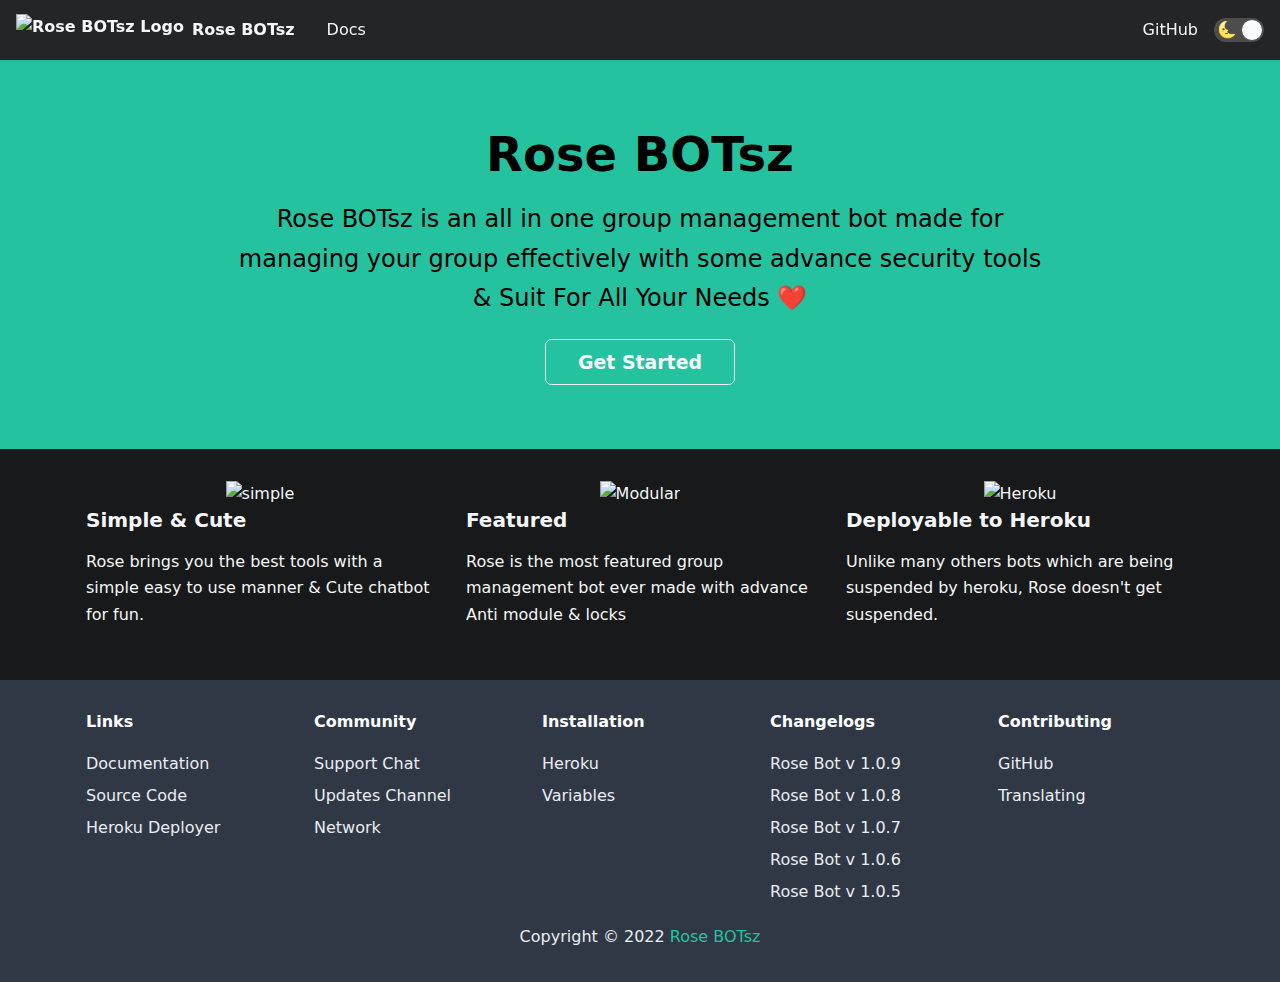
==== commit bbaf6f02: "Add files via upload" ====
--- a/index.html
+++ b/index.html
@@ -16,16 +16,7 @@
 
 <body>
 <script>!function(){function t(t){document.documentElement.setAttribute("data-theme",t)}var e=function(){var t=null;try{t=localStorage.getItem("theme")}catch(t){}return t}();t(null!==e?e:"dark")}()</script><div id="__docusaurus">
-<div class="baseUrlIssueBanner_1-cE" style="border:solid red thick;background-color:#ffe6b3;margin:20px;padding:20px;font-size:20px">
-    <p style="font-weight:bold;font-size:30px">Your Docusaurus site did not load properly.</p>
-    <p>A very common reason is a wrong site <a href="https://v2.docusaurus.io/docs/docusaurus.config.js/#baseurl" style="font-weight:bold">baseUrl configuration</a>.</p>
-    <p>Current configured baseUrl = <span style="font-weight:bold;color:red">/</span>  (default value)</p>
-    <p>We suggest trying baseUrl = <span style="font-weight:bold;color:green" id="base-url-issue-banner-container"></span> 
-    </p>
-</div>
-<nav aria-label="Skip navigation links">
-    <button type="button" tabindex="0" class="skipToContent_11B0">Skip to main content</button>
-</nav>
+<div class="baseUrlIssueBanner_1-cE" style="border:solid red thick;background-color:#ffe6b3;margin:20px;padding:20px;font-size:20px"><p style="font-weight:bold;font-size:30px">Your Docusaurus site did not load properly.</p><p>A very common reason is a wrong site <a href="https://v2.docusaurus.io/docs/docusaurus.config.js/#baseurl" style="font-weight:bold">baseUrl configuration</a>.</p><p>Current configured baseUrl = <span style="font-weight:bold;color:red">/</span>  (default value)</p><p>We suggest trying baseUrl = <span style="font-weight:bold;color:green" id="base-url-issue-banner-container"></span> </p></div><nav aria-label="Skip navigation links"><button type="button" tabindex="0" class="skipToContent_11B0">Skip to main content</button></nav>
 <nav class="navbar navbar--fixed-top">
     <div class="navbar__inner">
         <div class="navbar__items">
@@ -39,10 +30,10 @@
                 <img src="/img/u.png" alt="Rose BOTsz Logo" class="themedImage_YANc themedImage--light_3CMI navbar__logo">
                 <img src="/img/u.png" alt="Rose BOTsz Logo" class="themedImage_YANc themedImage--dark_3ARp navbar__logo">
                 <strong class="navbar__title">Rose BOTsz</strong></a>
-                <a class="navbar__item navbar__link" href="/docs/">Docs</a>
+                <a class="navbar__item navbar__link" href="https://szsupunma.gitbook.io/rose-bot/">Docs</a>
             </div>
             <div class="navbar__items navbar__items--right">
-                <a href="https://github.com/TeamUltroid/Ultroid" target="_blank" rel="noopener noreferrer" class="navbar__item navbar__link">GitHub</a>
+                <a href="https://github.com/szsupunma/sz-rosebot" target="_blank" rel="noopener noreferrer" class="navbar__item navbar__link">GitHub</a>
                 <div class="react-toggle react-toggle--disabled displayOnlyInLargeViewport_2N3Q">
                     <div class="react-toggle-track">
                         <div class="react-toggle-track-check">
@@ -61,8 +52,8 @@
         <div class="navbar-sidebar">
             <div class="navbar-sidebar__brand">
                 <a class="navbar__brand" href="/">
-                    <img src="/img/u.png" alt="Rose BOTsz Logo" class="themedImage_YANc themedImage--light_3CMI navbar__logo">
-                    <img src="/img/u.png" alt="Rose BOTsz  Logo" class="themedImage_YANc themedImage--dark_3ARp navbar__logo">
+                    <img src="assets/img/rose.png" alt="Rose BOTsz Logo" class="themedImage_YANc themedImage--light_3CMI navbar__logo">
+                    <img src="assets/img/rose.png" alt="Rose BOTsz  Logo" class="themedImage_YANc themedImage--dark_3ARp navbar__logo">
                     <strong class="navbar__title">Rose BOTsz</strong>
                 </a>
             </div>
@@ -70,10 +61,10 @@
                 <div class="menu">
                     <ul class="menu__list">
                         <li class="menu__list-item">
-                            <a class="menu__link" href="/docs/">Docs</a>
+                            <a class="menu__link" href="https://szsupunma.gitbook.io/rose-bot">Docs</a>
                         </li>
                         <li class="menu__list-item">
-                            <a href="https://github.com/TeamUltroid/Ultroid" target="_blank" rel="noopener noreferrer" class="menu__link">GitHub</a>
+                            <a href="https://github.com/szsupunma/sz-rosebot" target="_blank" rel="noopener noreferrer" class="menu__link">GitHub</a>
                         </li>
                     </ul>
                 </div>
@@ -84,9 +75,9 @@
         <header class="hero hero--primary heroBanner_2Ftp">
             <div class="container">
                 <h1 class="hero__title">Rose BOTsz</h1>
-                <p class="hero__subtitle">Ultroid, a pluggable telegram userbot, made in python using Telethon!</p>
+                <p class="hero__subtitle">Rose BOTsz is an all in one group management bot made for <br> managing your group effectively with some advance security tools <br> & Suit For All Your Needs ❤️</p>
                 <div class="buttons_1Wc3">
-                    <a class="margin-horiz--xs button button--outline button--secondary button--lg" href="/docs/">Get Started</a>
+                    <a class="margin-horiz--xs button button--outline button--secondary button--lg" href="https://szsupunma.gitbook.io/rose-bot/">Get Started</a>
                 </div>
             </div>
         </header>
@@ -96,22 +87,22 @@
                     <div class="row">
                         <div class="col col--4">
                             <div class="text--center">
-                                <img class="featureImage_3Xqx" src="/img/undraw_pair_programming_njlp.svg" alt="Built From Scratch"></div>
-                                <h3>Built From Scratch</h3>
-                                <p>Ultroid has been written from scratch, making it more stable and less of crashes</p>
+                                <img class="featureImage_3Xqx" src="/img/simple.png" alt="simple"></div>
+                                <h3>Simple & Cute</h3>
+                                <p> Rose brings you the best tools with a simple easy to use manner & Cute chatbot for fun.</p>
                             </div>
                             <div class="col col--4">
                                 <div class="text--center">
-                                    <img class="featureImage_3Xqx" src="/img/undraw_Security_on_ff2u.svg" alt="Safety First">
+                                    <img class="featureImage_3Xqx" src="/img/module.png" alt="Modular">
                                 </div>
-                                <h3>Safety First</h3>
-                                <p>Ultroid warns you when you try to install/execute dangerous stuff (people nowadays make plugins to hack user accounts, Ultroid is safe)</p>
+                                <h3>Featured</h3>
+                                <p> Rose is the most featured group management bot ever made with advance Anti module & locks</p>
                             </div>
                             <div class="col col--4">
                                 <div class="text--center">
-                                    <img class="featureImage_3Xqx" src="/img/undraw_cloud_hosting_aodd.svg" alt="Deployable to Heroku"></div>
+                                    <img class="featureImage_3Xqx" src="/img/heroku.png" alt="Heroku"></div>
                                     <h3>Deployable to Heroku</h3>
-                                    <p>Unlike many others userbots* which are being suspended by heroku, Ultroid doesn&#x27;t get suspended.</p>
+                                    <p>Unlike many others bots which are being suspended by heroku, Rose doesn&#x27;t get suspended.</p>
                                 </div>
                             </div>
                         </div>
@@ -125,39 +116,45 @@
             <div class="col footer__col">
                 <h4 class="footer__title">Links</h4>
                 <ul class="footer__items">
-                    <li class="footer__item"><a class="footer__link-item" href="/docs/">Documentation</a></li>
-                    <li class="footer__item"><a class="footer__link-item" href="/docs/pyUltroid/pyUltroid">Source</a></li>
+                    <li class="footer__item"><a class="footer__link-item" href="https://szsupunma.gitbook.io/rose-bot">Documentation</a></li>
+                    <li class="footer__item"><a class="footer__link-item" href="https://github.com/szsupunma/sz-rosebot">Source Code</a></li>
+                    <li class="footer__item"><a class="footer__link-item" href="https://github.com/szsupunma/sz-rosebot">Heroku Deployer</a></li>
                 </ul>
             </div>
             <div class="col footer__col">
                 <h4 class="footer__title">Community</h4>
                 <ul class="footer__items">
-                    <li class="footer__item"><a href="https://telegram.dog/UltroidSupport" target="_blank" rel="noopener noreferrer" class="footer__link-item">Telegram</a></li>
-                    <li class="footer__item"><a href="https://twitter.com/TheUltroid" target="_blank" rel="noopener noreferrer" class="footer__link-item">Twitter</a></li>
+                    <li class="footer__item"><a href="https://t.me/szrosesupport" target="_blank" rel="noopener noreferrer" class="footer__link-item">Support Chat</a></li>
+                    <li class="footer__item"><a href="https://t.me/szroseupdates" target="_blank" rel="noopener noreferrer" class="footer__link-item">Updates Channel</a></li>
+                    <li class="footer__item"><a href="https://t.me/Theszrosebot" target="_blank" rel="noopener noreferrer" class="footer__link-item">Network</a></li>
                 </ul>
             </div>
             <div class="col footer__col">
                 <h4 class="footer__title">Installation</h4>
                 <ul class="footer__items">
-                    <li class="footer__item"><a href="https://telegram.dog/UltroidSupport" target="_blank" rel="noopener noreferrer" class="footer__link-item">Telegram</a></li>
-                    <li class="footer__item"><a href="https://twitter.com/TheUltroid" target="_blank" rel="noopener noreferrer" class="footer__link-item">Twitter</a></li>
+                    <li class="footer__item"><a href="https://szsupunma.gitbook.io/rose-bot/deployment/heroku" target="_blank" rel="noopener noreferrer" class="footer__link-item">Heroku</a></li>
+                    <li class="footer__item"><a href="https://szsupunma.gitbook.io/rose-bot/deployment/variables" target="_blank" rel="noopener noreferrer" class="footer__link-item">Variables</a></li>
                 </ul>
             </div>
             <div class="col footer__col">
                 <h4 class="footer__title">Changelogs</h4>
                 <ul class="footer__items">
-                    <li class="footer__item"><a href="https://telegram.dog/UltroidSupport" target="_blank" rel="noopener noreferrer" class="footer__link-item">Telegram</a></li>
-                    <li class="footer__item"><a href="https://twitter.com/TheUltroid" target="_blank" rel="noopener noreferrer" class="footer__link-item">Twitter</a></li>
+                    <li class="footer__item"><a href="https://szsupunma.gitbook.io/rose-bot/changelogs/rose-bot-v-1.0.9" target="_blank" rel="noopener noreferrer" class="footer__link-item">Rose Bot v 1.0.9</a></li>
+                    <li class="footer__item"><a href="https://szsupunma.gitbook.io/rose-bot/changelogs/rose-bot-v-1.0.8" target="_blank" rel="noopener noreferrer" class="footer__link-item">Rose Bot  v 1.0.8</a></li>
+                    <li class="footer__item"><a href="https://szsupunma.gitbook.io/rose-bot/changelogs/rose-bot-v-1.0.7" target="_blank" rel="noopener noreferrer" class="footer__link-item">Rose Bot  v 1.0.7</a></li>
+                    <li class="footer__item"><a href="https://szsupunma.gitbook.io/rose-bot/changelogs/rose-bot-v-1.0.6" target="_blank" rel="noopener noreferrer" class="footer__link-item">Rose Bot  v 1.0.6</a></li>
+                    <li class="footer__item"><a href="https://szsupunma.gitbook.io/rose-bot/changelogs/rose-bot-v-1.0.5" target="_blank" rel="noopener noreferrer" class="footer__link-item">Rose Bot  v 1.0.5</a></li>
                 </ul>
             </div>
-            <div class="col footer__col"><h4 class="footer__title">Developers</h4>
+            <div class="col footer__col"><h4 class="footer__title">Contributing</h4>
                 <ul class="footer__items">
-                    <li class="footer__item"><a href="https://github.com/TeamUltroid/Ultroid" target="_blank" rel="noopener noreferrer" class="footer__link-item">GitHub</a></li>
+                    <li class="footer__item"><a href="https://github.com/szsupunma/sz-rosebot" target="_blank" rel="noopener noreferrer" class="footer__link-item">GitHub</a></li>
+                    <li class="footer__item"><a href="https://crowdin.com/project/szrosebot" target="_blank" rel="noopener noreferrer" class="footer__link-item">Translating</a></li>
                 </ul>
             </div>
         </div>
         <div class="footer__bottom text--center">
-            <div class="footer__copyright">Copyright © 2022 <a href="https://github.com/szsupunma" target="_blank">Rose BOTsz</a>
+            <div class="footer__copyright">Copyright © 2022 <a href="https://github.com/szsupunma/sz-rosebot" target="_blank">Rose BOTsz</a>
           </div>
         </div>
     </div>
--- a/assets/css/main.css
+++ b/assets/css/main.css
@@ -1 +1 @@
-.row .col,img{max-width:100%}.markdown li,body{word-wrap:break-word}pre,table{overflow:auto}blockquote,pre{margin:0 0 var(--ifm-spacing-vertical)}.breadcrumbs__link,.button{transition-timing-function:var(--ifm-transition-timing-default)}.button,.react-toggle{-webkit-user-select:none;-ms-user-select:none}.button--link,a{-webkit-text-decoration:var(--ifm-link-decoration)}.button,.close,.menu__link,.navbar__link{cursor:pointer}.tabs__item,hr,img{box-sizing:content-box}.react-toggle,html{-webkit-tap-highlight-color:transparent}.footer__items,.menu__list,.pills__item,.sidebarItem_2T0D{list-style-type:none}input,pre code{background-color:transparent}body:not(.navigation-with-keyboard) :not(input):focus,input{outline:0}:root{--ra-admonition-background-color:var(--ifm-alert-background-color);--ra-admonition-border-width:var(--ifm-alert-border-width);--ra-admonition-border-color:var(--ifm-alert-border-color);--ra-admonition-border-radius:var(--ifm-alert-border-radius);--ra-admonition-color:var(--ifm-alert-color);--ra-admonition-padding-vertical:var(--ifm-alert-padding-vertical);--ra-admonition-padding-horizontal:var(--ifm-alert-padding-horizontal);--ra-color-note:var(--ifm-color-secondary);--ra-color-important:var(--ifm-color-info);--ra-color-tip:var(--ifm-color-success);--ra-color-caution:var(--ifm-color-warning);--ra-color-warning:var(--ifm-color-danger);--ra-color-text-dark:var(--ifm-color-gray-900);--ifm-dark-value:10%;--ifm-darker-value:15%;--ifm-darkest-value:30%;--ifm-light-value:15%;--ifm-lighter-value:30%;--ifm-lightest-value:50%;--ifm-color-secondary:#ebedf0;--ifm-color-secondary-dark:#d4d5d8;--ifm-color-secondary-darker:#c8c9cc;--ifm-color-secondary-darkest:#a4a6a8;--ifm-color-secondary-light:#eef0f2;--ifm-color-secondary-lighter:#f1f2f5;--ifm-color-secondary-lightest:#f5f6f8;--ifm-color-success:#00a400;--ifm-color-success-dark:#009400;--ifm-color-success-darker:#008b00;--ifm-color-success-darkest:#007300;--ifm-color-success-light:#26b226;--ifm-color-success-lighter:#4dbf4d;--ifm-color-success-lightest:#80d280;--ifm-color-info:#54c7ec;--ifm-color-info-dark:#4cb3d4;--ifm-color-info-darker:#47a9c9;--ifm-color-info-darkest:#3b8ba5;--ifm-color-info-light:#6ecfef;--ifm-color-info-lighter:#87d8f2;--ifm-color-info-lightest:#aae3f6;--ifm-color-warning:#ffba00;--ifm-color-warning-dark:#e6a700;--ifm-color-warning-darker:#d99e00;--ifm-color-warning-darkest:#b38200;--ifm-color-warning-light:#ffc426;--ifm-color-warning-lighter:#ffcf4d;--ifm-color-warning-lightest:#ffdd80;--ifm-color-danger:#fa383e;--ifm-color-danger-dark:#e13238;--ifm-color-danger-darker:#d53035;--ifm-color-danger-darkest:#af272b;--ifm-color-danger-light:#fb565b;--ifm-color-danger-lighter:#fb7478;--ifm-color-danger-lightest:#fd9c9f;--ifm-color-white:#fff;--ifm-color-black:#000;--ifm-color-gray-0:var(--ifm-color-white);--ifm-color-gray-100:#f5f6f7;--ifm-color-gray-200:#ebedf0;--ifm-color-gray-300:#dadde1;--ifm-color-gray-400:#ccd0d5;--ifm-color-gray-500:#bec3c9;--ifm-color-gray-600:#8d949e;--ifm-color-gray-700:#606770;--ifm-color-gray-800:#444950;--ifm-color-gray-900:#1c1e21;--ifm-color-gray-1000:var(--ifm-color-black);--ifm-color-emphasis-0:var(--ifm-color-gray-0);--ifm-color-emphasis-100:var(--ifm-color-gray-100);--ifm-color-emphasis-200:var(--ifm-color-gray-200);--ifm-color-emphasis-300:var(--ifm-color-gray-300);--ifm-color-emphasis-400:var(--ifm-color-gray-400);--ifm-color-emphasis-500:var(--ifm-color-gray-500);--ifm-color-emphasis-600:var(--ifm-color-gray-600);--ifm-color-emphasis-700:var(--ifm-color-gray-700);--ifm-color-emphasis-800:var(--ifm-color-gray-800);--ifm-color-emphasis-900:var(--ifm-color-gray-900);--ifm-color-emphasis-1000:var(--ifm-color-gray-1000);--ifm-color-content:var(--ifm-color-emphasis-900);--ifm-color-content-inverse:var(--ifm-color-emphasis-0);--ifm-color-content-secondary:#606770;--ifm-background-color:transparent;--ifm-background-surface-color:var(--ifm-color-content-inverse);--ifm-global-border-width:1px;--ifm-global-radius:0.4rem;--ifm-hover-overlay:rgba(0,0,0,0.05);--ifm-font-color-base:var(--ifm-color-content);--ifm-font-color-base-inverse:var(--ifm-color-content-inverse);--ifm-font-color-secondary:var(--ifm-color-content-secondary);--ifm-font-family-base:system-ui,-apple-system,Segoe UI,Roboto,Ubuntu,Cantarell,Noto Sans,sans-serif,BlinkMacSystemFont,"Segoe UI",Helvetica,Arial,sans-serif,"Apple Color Emoji","Segoe UI Emoji","Segoe UI Symbol";--ifm-font-family-monospace:SFMono-Regular,Menlo,Monaco,Consolas,"Liberation Mono","Courier New",monospace;--ifm-font-size-base:100%;--ifm-font-weight-light:300;--ifm-font-weight-normal:400;--ifm-font-weight-semibold:500;--ifm-font-weight-bold:700;--ifm-font-weight-base:var(--ifm-font-weight-normal);--ifm-line-height-base:1.65;--ifm-global-spacing:1rem;--ifm-spacing-vertical:var(--ifm-global-spacing);--ifm-spacing-horizontal:var(--ifm-global-spacing);--ifm-transition-fast:200ms;--ifm-transition-slow:400ms;--ifm-transition-timing-default:cubic-bezier(0.08,0.52,0.52,1);--ifm-global-shadow-lw:0 1px 2px 0 rgba(0,0,0,0.1);--ifm-global-shadow-md:0 5px 40px rgba(0,0,0,0.2);--ifm-global-shadow-tl:0 12px 28px 0 rgba(0,0,0,0.2),0 2px 4px 0 rgba(0,0,0,0.1);--ifm-z-index-dropdown:2;--ifm-z-index-fixed:3;--ifm-z-index-overlay:4;--ifm-container-width:1140px;--ifm-code-background:var(--ifm-color-emphasis-200);--ifm-code-border-radius:var(--ifm-global-radius);--ifm-code-color:var(--ifm-color-emphasis-900);--ifm-code-padding-horizontal:0.4rem;--ifm-code-padding-vertical:0.2rem;--ifm-pre-background:var(--ifm-color-emphasis-100);--ifm-pre-border-radius:var(--ifm-code-border-radius);--ifm-pre-color:inherit;--ifm-pre-line-height:1.45;--ifm-pre-padding:1rem;--ifm-heading-color:inherit;--ifm-heading-margin-top:0;--ifm-heading-margin-bottom:var(--ifm-spacing-vertical);--ifm-heading-font-family:inherit;--ifm-heading-font-weight:var(--ifm-font-weight-bold);--ifm-heading-line-height:1.25;--ifm-h1-font-size:2rem;--ifm-h2-font-size:1.5rem;--ifm-h3-font-size:1.25rem;--ifm-h4-font-size:1rem;--ifm-h5-font-size:0.875rem;--ifm-h6-font-size:0.85rem;--ifm-image-alignment-padding:1.25rem;--ifm-leading-desktop:1.25;--ifm-leading:calc(var(--ifm-leading-desktop)*1rem);--ifm-list-left-padding:2rem;--ifm-list-margin:1rem;--ifm-list-item-margin:0.25rem;--ifm-list-paragraph-margin:1rem;--ifm-table-cell-padding:0.75rem;--ifm-table-background:transparent;--ifm-table-stripe-background:var(--ifm-color-emphasis-100);--ifm-table-border-width:1px;--ifm-table-border-color:var(--ifm-color-emphasis-300);--ifm-table-head-background:inherit;--ifm-table-head-color:inherit;--ifm-table-head-font-weight:var(--ifm-font-weight-bold);--ifm-table-cell-color:inherit;--ifm-link-color:var(--ifm-color-primary);--ifm-link-decoration:none;--ifm-link-hover-color:var(--ifm-link-color);--ifm-link-hover-decoration:underline;--ifm-paragraph-margin-bottom:var(--ifm-leading);--ifm-blockquote-color:#6a737d;--ifm-blockquote-font-size:var(--ifm-font-size-base);--ifm-blockquote-padding-horizontal:1rem;--ifm-blockquote-padding-vertical:1rem;--ifm-hr-border-color:var(--ifm-color-emphasis-500);--ifm-hr-border-width:1px;--ifm-hr-margin-vertical:1.5rem;--ifm-alert-background-color:inherit;--ifm-alert-border-color:inherit;--ifm-alert-border-radius:var(--ifm-global-radius);--ifm-alert-border-width:var(--ifm-global-border-width);--ifm-alert-color:var(--ifm-font-color-base-inverse);--ifm-alert-padding-horizontal:var(--ifm-spacing-horizontal);--ifm-alert-padding-vertical:var(--ifm-spacing-vertical);--ifm-avatar-intro-margin:1rem;--ifm-avatar-intro-alignment:inherit;--ifm-avatar-photo-size-sm:2rem;--ifm-avatar-photo-size-md:3rem;--ifm-avatar-photo-size-lg:4rem;--ifm-avatar-photo-size-xl:6rem;--ifm-badge-background-color:inherit;--ifm-badge-border-color:inherit;--ifm-badge-border-radius:var(--ifm-global-radius);--ifm-badge-border-width:var(--ifm-global-border-width);--ifm-badge-color:var(--ifm-color-white);--ifm-badge-padding-horizontal:calc(var(--ifm-spacing-horizontal)*0.5);--ifm-badge-padding-vertical:calc(var(--ifm-spacing-vertical)*0.25);--ifm-breadcrumb-border-radius:1.5rem;--ifm-breadcrumb-spacing:0.0625rem;--ifm-breadcrumb-color-active:var(--ifm-color-primary);--ifm-breadcrumb-item-background-active:var(--ifm-hover-overlay);--ifm-breadcrumb-padding-horizontal:1rem;--ifm-breadcrumb-padding-vertical:0.5rem;--ifm-breadcrumb-size-multiplier:1;--ifm-breadcrumb-separator:url('data:image/svg+xml;utf8,<svg xmlns="http://www.w3.org/2000/svg" x="0px" y="0px" viewBox="0 0 256 256"><g><g><polygon points="79.093,0 48.907,30.187 146.72,128 48.907,225.813 79.093,256 207.093,128"/></g></g><g></g><g></g><g></g><g></g><g></g><g></g><g></g><g></g><g></g><g></g><g></g><g></g><g></g><g></g><g></g></svg>');--ifm-breadcrumb-separator-filter:none;--ifm-breadcrumb-separator-size:0.5rem;--ifm-breadcrumb-separator-size-multiplier:1.25;--ifm-button-background-color:inherit;--ifm-button-border-color:var(--ifm-button-background-color);--ifm-button-border-width:var(--ifm-global-border-width);--ifm-button-color:var(--ifm-font-color-base-inverse);--ifm-button-font-weight:var(--ifm-font-weight-bold);--ifm-button-padding-horizontal:1.5rem;--ifm-button-padding-vertical:0.375rem;--ifm-button-size-multiplier:1;--ifm-button-transition-duration:var(--ifm-transition-fast);--ifm-button-border-radius:calc(var(--ifm-global-radius)*var(--ifm-button-size-multiplier));--ifm-button-group-margin:2px;--ifm-card-background-color:var(--ifm-background-surface-color);--ifm-card-border-radius:calc(var(--ifm-global-radius)*2);--ifm-card-horizontal-spacing:var(--ifm-global-spacing);--ifm-card-vertical-spacing:var(--ifm-global-spacing);--ifm-toc-border-color:var(--ifm-color-emphasis-300);--ifm-toc-link-color:var(--ifm-color-content-secondary);--ifm-toc-padding-left:0.5rem;--ifm-toc-padding-vertical:0.5rem;--ifm-dropdown-background-color:var(--ifm-background-surface-color);--ifm-dropdown-font-weight:var(--ifm-font-weight-semibold);--ifm-dropdown-link-color:var(--ifm-font-color-base);--ifm-dropdown-hover-background-color:var(--ifm-hover-overlay);--ifm-footer-background-color:var(--ifm-color-emphasis-100);--ifm-footer-color:inherit;--ifm-footer-link-color:var(--ifm-color-emphasis-700);--ifm-footer-link-hover-color:var(--ifm-color-primary);--ifm-footer-link-horizontal-spacing:0.5rem;--ifm-footer-padding-horizontal:calc(var(--ifm-spacing-horizontal)*2);--ifm-footer-padding-vertical:calc(var(--ifm-spacing-vertical)*2);--ifm-footer-title-color:inherit;--ifm-hero-background-color:var(--ifm-background-surface-color);--ifm-hero-text-color:var(--ifm-color-emphasis-800);--ifm-menu-color:var(--ifm-color-emphasis-700);--ifm-menu-color-active:var(--ifm-color-primary);--ifm-menu-color-background-active:var(--ifm-hover-overlay);--ifm-menu-color-background-hover:var(--ifm-hover-overlay);--ifm-menu-link-padding-horizontal:1rem;--ifm-menu-link-padding-vertical:0.375rem;--ifm-menu-link-sublist-icon:url('data:image/svg+xml;utf8,<svg xmlns="http://www.w3.org/2000/svg" width="16px" height="16px" viewBox="0 0 24 24"><path fill="rgba(0,0,0,0.5)" d="M7.41 15.41L12 10.83l4.59 4.58L18 14l-6-6-6 6z"></path></svg>');--ifm-menu-link-sublist-icon-filter:none;--ifm-navbar-background-color:var(--ifm-background-surface-color);--ifm-navbar-height:3.75rem;--ifm-navbar-item-padding-horizontal:1rem;--ifm-navbar-item-padding-vertical:0.25rem;--ifm-navbar-link-color:var(--ifm-font-color-base);--ifm-navbar-link-hover-color:var(--ifm-color-primary);--ifm-navbar-link-active-color:var(--ifm-link-color);--ifm-navbar-padding-horizontal:var(--ifm-spacing-horizontal);--ifm-navbar-padding-vertical:calc(var(--ifm-spacing-vertical)*0.5);--ifm-navbar-shadow:var(--ifm-global-shadow-lw);--ifm-navbar-search-input-background-color:var(--ifm-color-emphasis-200);--ifm-navbar-search-input-color:var(--ifm-color-emphasis-800);--ifm-navbar-search-input-placeholder-color:var(--ifm-color-emphasis-500);--ifm-navbar-search-input-icon:url('data:image/svg+xml;utf8,<svg fill="currentColor" xmlns="http://www.w3.org/2000/svg" viewBox="0 0 16 16" height="16px" width="16px"><path d="M6.02945,10.20327a4.17382,4.17382,0,1,1,4.17382-4.17382A4.15609,4.15609,0,0,1,6.02945,10.20327Zm9.69195,4.2199L10.8989,9.59979A5.88021,5.88021,0,0,0,12.058,6.02856,6.00467,6.00467,0,1,0,9.59979,10.8989l4.82338,4.82338a.89729.89729,0,0,0,1.29912,0,.89749.89749,0,0,0-.00087-1.29909Z" /></svg>');--ifm-navbar-sidebar-width:80vw;--ifm-pagination-border-radius:calc(var(--ifm-global-radius)*var(--ifm-pagination-size-multiplier));--ifm-pagination-color-active:var(--ifm-color-primary);--ifm-pagination-font-size:1rem;--ifm-pagination-item-active-background:var(--ifm-hover-overlay);--ifm-pagination-page-spacing:0.0625rem;--ifm-pagination-padding-horizontal:calc(var(--ifm-spacing-horizontal)*1);--ifm-pagination-padding-vertical:calc(var(--ifm-spacing-vertical)*0.25);--ifm-pagination-size-multiplier:1;--ifm-pagination-nav-border-radius:var(--ifm-global-radius);--ifm-pagination-nav-color-hover:var(--ifm-color-primary);--ifm-pills-color-active:var(--ifm-color-primary);--ifm-pills-color-background-active:var(--ifm-hover-overlay);--ifm-pills-spacing:0.0625rem;--ifm-tabs-color:var(--ifm-font-color-secondary);--ifm-tabs-color-active:var(--ifm-color-primary);--ifm-tabs-padding-horizontal:1rem;--ifm-tabs-padding-vertical:1rem;--ifm-tabs-spacing:0.0625rem;--ifm-scrollbar-size:7px;--ifm-scrollbar-track-background-color:#f1f1f1;--ifm-scrollbar-thumb-background-color:#888;--ifm-scrollbar-thumb-hover-background-color:#555;--ifm-color-primary:#25c2a0;--ifm-color-primary-dark:#21af90;--ifm-color-primary-darker:#1fa588;--ifm-color-primary-darkest:#1a8870;--ifm-color-primary-light:#46cbae;--ifm-color-primary-lighter:#66d4bd;--ifm-color-primary-lightest:#92e0d0;--ifm-code-font-size:95%;--docusaurus-announcement-bar-height:auto;--collapse-button-bg-color-dark:#2e333a;--doc-sidebar-width:300px}.admonition{margin-bottom:1em;--ra-admonition-icon-color:var(--ra-admonition-color)}.admonition:not(.alert){background-color:var(--ra-admonition-background-color);border:var(--ra-admonition-border-width) solid var(--ra-admonition-border-color);border-radius:var(--ra-admonition-border-radius);box-sizing:border-box;color:var(--ra-admonition-color);padding:var(--ra-admonition-padding-vertical) var(--ra-admonition-padding-horizontal);--ra-admonition-background-color:var(--ifm-color-primary)}.container,.row .col{padding:0 var(--ifm-spacing-horizontal);width:100%}.admonition h5{margin-top:0;margin-bottom:8px;text-transform:uppercase}.admonition-icon{display:inline-block;vertical-align:middle;margin-right:.2em}.admonition-icon svg{display:inline-block;width:22px;height:22px;stroke-width:0;fill:var(--ra-admonition-icon-color);stroke:var(--ra-admonition-icon-color)}.admonition-content>:last-child,blockquote>:last-child{margin-bottom:0}.admonition-note{--ra-admonition-color:var(--ra-color-text-dark)}*{box-sizing:border-box}html{font:var(--ifm-font-size-base)/var(--ifm-line-height-base) var(--ifm-font-family-base);background-color:var(--ifm-background-color);color:var(--ifm-font-color-base);text-rendering:optimizelegibility;-webkit-font-smoothing:antialiased;-ms-text-size-adjust:100%;-webkit-text-size-adjust:100%}body{margin:0;transition:var(--ifm-transition-fast) ease color}.container{max-width:var(--ifm-container-width);margin:0 auto}.padding-bottom--none,.padding-vert--none{padding-bottom:0!important}.padding-top--none,.padding-vert--none{padding-top:0!important}.padding-horiz--none,.padding-left--none{padding-left:0!important}.padding-horiz--none,.padding-right--none{padding-right:0!important}.container--fluid{max-width:inherit}.row{display:flex;flex-direction:row;flex-wrap:wrap;margin:0 calc(var(--ifm-spacing-horizontal)*-1)}.margin-bottom--none,.margin-vert--none,.markdown>:last-child{margin-bottom:0!important}.margin-top--none,.margin-vert--none,.markdown>:first-child{margin-top:0!important}.row .col{--ifm-col-width:100%;flex:1 0;margin-left:0}.row .col.col--1,.row .col.col--2,.row .col.col--3,.row .col[class*=col--]{flex:0 0 var(--ifm-col-width);max-width:var(--ifm-col-width)}.row .col.col--1{--ifm-col-width:8.33333%}.row .col.col--offset-1{margin-left:8.33333%}.row .col.col--2{--ifm-col-width:16.66667%}.row .col.col--offset-2{margin-left:16.66667%}.row .col.col--3{--ifm-col-width:25%}.row .col.col--offset-3{margin-left:25%}.row .col.col--4{--ifm-col-width:33.33333%;flex:0 0 var(--ifm-col-width);max-width:var(--ifm-col-width)}.row .col.col--offset-4{margin-left:33.33333%}.row .col.col--5{--ifm-col-width:41.66667%;flex:0 0 var(--ifm-col-width);max-width:var(--ifm-col-width)}.row .col.col--6,.row .col.col--7{flex:0 0 var(--ifm-col-width);max-width:var(--ifm-col-width)}.row .col.col--offset-5{margin-left:41.66667%}.row .col.col--6{--ifm-col-width:50%}.row .col.col--offset-6{margin-left:50%}.row .col.col--7{--ifm-col-width:58.33333%}.row .col.col--offset-7{margin-left:58.33333%}.row .col.col--8{--ifm-col-width:66.66667%;flex:0 0 var(--ifm-col-width);max-width:var(--ifm-col-width)}.row .col.col--offset-8{margin-left:66.66667%}.row .col.col--9{--ifm-col-width:75%;flex:0 0 var(--ifm-col-width);max-width:var(--ifm-col-width)}.row .col.col--10,.row .col.col--11{flex:0 0 var(--ifm-col-width);max-width:var(--ifm-col-width)}.row .col.col--offset-9{margin-left:75%}.row .col.col--10{--ifm-col-width:83.33333%}.row .col.col--offset-10{margin-left:83.33333%}.row .col.col--11{--ifm-col-width:91.66667%}.row .col.col--offset-11{margin-left:91.66667%}.row .col.col--12{--ifm-col-width:100%;flex:0 0 var(--ifm-col-width);max-width:var(--ifm-col-width)}.row .col.col--offset-12{margin-left:100%}.row--no-gutters{margin-left:0;margin-right:0}.margin-horiz--none,.margin-left--none{margin-left:0!important}.margin-horiz--none,.margin-right--none{margin-right:0!important}.row--no-gutters>.col{padding-left:0;padding-right:0}.row--align-top{align-items:flex-start}.row--align-bottom{align-items:flex-end}.row--align-center{align-items:center}.row--align-stretch{align-items:stretch}.row--align-baseline{align-items:baseline}.margin--none{margin:0!important}.margin-bottom--xs,.margin-vert--xs{margin-bottom:.25rem!important}.margin-top--xs,.margin-vert--xs{margin-top:.25rem!important}.margin-horiz--xs,.margin-left--xs{margin-left:.25rem!important}.margin-horiz--xs,.margin-right--xs{margin-right:.25rem!important}.margin--xs{margin:.25rem!important}.margin-bottom--sm,.margin-vert--sm{margin-bottom:.5rem!important}.margin-top--sm,.margin-vert--sm{margin-top:.5rem!important}.margin-horiz--sm,.margin-left--sm{margin-left:.5rem!important}.margin-horiz--sm,.margin-right--sm{margin-right:.5rem!important}.margin--sm{margin:.5rem!important}.margin-bottom--md,.margin-vert--md{margin-bottom:1rem!important}.margin-top--md,.margin-vert--md{margin-top:1rem!important}.margin-horiz--md,.margin-left--md{margin-left:1rem!important}.margin-horiz--md,.margin-right--md{margin-right:1rem!important}.margin--md{margin:1rem!important}.margin-bottom--lg,.margin-vert--lg{margin-bottom:2rem!important}.margin-top--lg,.margin-vert--lg{margin-top:2rem!important}.margin-horiz--lg,.margin-left--lg{margin-left:2rem!important}.margin-horiz--lg,.margin-right--lg{margin-right:2rem!important}.margin--lg{margin:2rem!important}.margin-bottom--xl,.margin-vert--xl{margin-bottom:5rem!important}.margin-top--xl,.margin-vert--xl{margin-top:5rem!important}.margin-horiz--xl,.margin-left--xl{margin-left:5rem!important}.margin-horiz--xl,.margin-right--xl{margin-right:5rem!important}.margin--xl{margin:5rem!important}.padding--none{padding:0!important}.padding-bottom--xs,.padding-vert--xs{padding-bottom:.25rem!important}.padding-top--xs,.padding-vert--xs{padding-top:.25rem!important}.padding-horiz--xs,.padding-left--xs{padding-left:.25rem!important}.padding-horiz--xs,.padding-right--xs{padding-right:.25rem!important}.padding--xs{padding:.25rem!important}.padding-bottom--sm,.padding-vert--sm{padding-bottom:.5rem!important}.padding-top--sm,.padding-vert--sm{padding-top:.5rem!important}.padding-horiz--sm,.padding-left--sm{padding-left:.5rem!important}.padding-horiz--sm,.padding-right--sm{padding-right:.5rem!important}.padding--sm{padding:.5rem!important}.padding-bottom--md,.padding-vert--md{padding-bottom:1rem!important}.padding-top--md,.padding-vert--md{padding-top:1rem!important}.padding-horiz--md,.padding-left--md{padding-left:1rem!important}.padding-horiz--md,.padding-right--md{padding-right:1rem!important}.padding--md{padding:1rem!important}.padding-bottom--lg,.padding-vert--lg{padding-bottom:2rem!important}.padding-top--lg,.padding-vert--lg{padding-top:2rem!important}.padding-horiz--lg,.padding-left--lg{padding-left:2rem!important}.padding-horiz--lg,.padding-right--lg{padding-right:2rem!important}.padding--lg{padding:2rem!important}.padding-bottom--xl,.padding-vert--xl{padding-bottom:5rem!important}.padding-top--xl,.padding-vert--xl{padding-top:5rem!important}.padding-horiz--xl,.padding-left--xl{padding-left:5rem!important}.padding-horiz--xl,.padding-right--xl{padding-right:5rem!important}.padding--xl{padding:5rem!important}code{background-color:var(--ifm-code-background);border-radius:var(--ifm-code-border-radius);color:var(--ifm-code-color);font-family:var(--ifm-font-family-monospace);font-size:var(--ifm-code-font-size);padding:var(--ifm-code-padding-vertical) var(--ifm-code-padding-horizontal)}a code{color:inherit}pre{background-color:var(--ifm-pre-background);border-radius:var(--ifm-pre-border-radius);color:var(--ifm-pre-color);font:var(--ifm-code-font-size)/var(--ifm-pre-line-height) var(--ifm-font-family-monospace);padding:var(--ifm-pre-padding)}pre,pre code{word-wrap:normal}pre code{display:inline;font-size:100%;line-height:inherit;overflow:visible;padding:0;white-space:pre;word-break:normal}kbd{background-color:var(--ifm-color-emphasis-0);border:1px solid var(--ifm-color-emphasis-400);border-radius:.2rem;box-shadow:inset 0 -1px 0 var(--ifm-color-emphasis-400);color:var(--ifm-color-emphasis-800);font:80% var(--ifm-font-family-monospace);padding:.15rem .3rem}h1,h2,h3,h4,h5,h6{color:var(--ifm-heading-color);font-weight:var(--ifm-heading-font-weight);line-height:var(--ifm-heading-line-height);margin:var(--ifm-heading-margin-top) 0 var(--ifm-heading-margin-bottom) 0}.badge,strong{font-weight:var(--ifm-font-weight-bold)}h1{font-size:var(--ifm-h1-font-size)}h2{font-size:var(--ifm-h2-font-size)}h3{font-size:var(--ifm-h3-font-size)}h4{font-size:var(--ifm-h4-font-size)}h5{font-size:var(--ifm-h5-font-size)}h6{font-size:var(--ifm-h6-font-size)}img{border-style:none}img[align=right]{padding-left:var(--image-alignment-padding)}img[align=left]{padding-right:var(--image-alignment-padding)}.markdown{--ifm-h1-vertical-rhythm-top:3;--ifm-h2-vertical-rhythm-top:2;--ifm-h3-vertical-rhythm-top:1.5;--ifm-heading-vertical-rhythm-top:1.25;--ifm-h1-vertical-rhythm-bottom:1.25;--ifm-heading-vertical-rhythm-bottom:1}.markdown:after,.markdown:before,hr:after,hr:before{content:"";display:table}.markdown:after,hr:after{clear:both}.markdown>h1{--ifm-h1-font-size:3rem;margin-bottom:calc(var(--ifm-h1-vertical-rhythm-bottom)*var(--ifm-leading));margin-top:calc(var(--ifm-h1-vertical-rhythm-top)*var(--ifm-leading))}.markdown>h2,.markdown>h3,.markdown>h4,.markdown>h5,.markdown>h6{margin-bottom:calc(var(--ifm-heading-vertical-rhythm-bottom)*var(--ifm-leading))}.markdown>h2{--ifm-h2-font-size:2rem;margin-top:calc(var(--ifm-h2-vertical-rhythm-top)*var(--ifm-leading))}.markdown>h3{--ifm-h3-font-size:1.5rem;margin-top:calc(var(--ifm-h3-vertical-rhythm-top)*var(--ifm-leading))}.markdown>h4,.markdown>h5,.markdown>h6{margin-top:calc(var(--ifm-heading-vertical-rhythm-top)*var(--ifm-leading))}.markdown>p,.markdown>pre,.markdown>ul{margin-bottom:var(--ifm-leading)}.markdown li>p{margin-top:var(--ifm-list-paragraph-margin)}.markdown li+li{margin-top:var(--ifm-list-item-margin)}ol,ul{margin:0 0 var(--ifm-list-margin);padding-left:var(--ifm-list-left-padding)}ol ol,ul ol{list-style-type:lower-roman}.avatar__name,ol ol,ol ul,ul ol,ul ul{margin:0}ol ol ol,ol ul ol,ul ol ol,ul ul ol{list-style-type:lower-alpha}table{border-collapse:collapse;display:block;margin-bottom:var(--ifm-spacing-vertical);width:100%}.avatar__photo,.card,hr{overflow:hidden}table tr{background-color:var(--ifm-table-background);border-top:var(--ifm-table-border-width) solid var(--ifm-table-border-color)}table tr:nth-child(2n){background-color:var(--ifm-table-stripe-background)}table td,table th{border:var(--ifm-table-border-width) solid var(--ifm-table-border-color);padding:var(--ifm-table-cell-padding)}table th{background-color:var(--ifm-table-head-background);color:var(--ifm-table-head-color);font-weight:var(--ifm-table-head-font-weight)}table td{color:var(--ifm-table-cell-color)}a{color:var(--ifm-link-color);text-decoration:var(--ifm-link-decoration);transition:color var(--ifm-transition-fast) var(--ifm-transition-timing-default)}a:hover{color:var(--ifm-link-hover-color);-webkit-text-decoration:var(--ifm-link-hover-decoration);text-decoration:var(--ifm-link-hover-decoration)}.alert,.alert a{color:var(--ifm-alert-color)}.breadcrumbs__link:hover,a:not([href]){text-decoration:none}p{margin:0 0 var(--ifm-paragraph-margin-bottom)}blockquote{border-left:6px solid var(--ifm-color-emphasis-300);color:var(--ifm-blockquote-color);font-size:var(--ifm-blockquote-font-size);padding:var(--ifm-blockquote-padding-vertical) var(--ifm-blockquote-padding-horizontal)}blockquote>:first-child{margin-top:0}hr{border:var(--ifm-hr-border-width) solid var(--ifm-hr-border-color);margin:var(--ifm-hr-margin-vertical) 0}.alert{background-color:var(--ifm-alert-background-color);border:var(--ifm-alert-border-width) solid var(--ifm-alert-border-color);border-radius:var(--ifm-alert-border-radius);padding:var(--ifm-alert-padding-vertical) var(--ifm-alert-padding-horizontal)}.alert--primary{--ifm-alert-background-color:var(--ifm-color-primary);--ifm-alert-border-color:var(--ifm-color-primary)}.alert--secondary{--ifm-alert-background-color:var(--ifm-color-secondary);--ifm-alert-border-color:var(--ifm-color-secondary);--ifm-alert-color:var(--ifm-color-gray-900)}.alert--success{--ifm-alert-background-color:var(--ifm-color-success);--ifm-alert-border-color:var(--ifm-color-success)}.alert--info{--ifm-alert-background-color:var(--ifm-color-info);--ifm-alert-border-color:var(--ifm-color-info)}.alert--warning{--ifm-alert-background-color:var(--ifm-color-warning);--ifm-alert-border-color:var(--ifm-color-warning)}.alert--danger{--ifm-alert-background-color:var(--ifm-color-danger);--ifm-alert-border-color:var(--ifm-color-danger)}.alert a{text-decoration:underline}.alert .close{margin-right:calc(var(--ifm-alert-padding-horizontal)*-1);margin-top:calc(var(--ifm-alert-padding-vertical)*-1)}.avatar,.navbar,.navbar>.container,.navbar>.container-fluid{display:flex}.avatar__photo-link{display:block}.avatar__photo{border-radius:50%;height:var(--ifm-avatar-photo-size-md);width:var(--ifm-avatar-photo-size-md)}.avatar__photo--sm{height:var(--ifm-avatar-photo-size-sm);width:var(--ifm-avatar-photo-size-sm)}.avatar__photo--lg{height:var(--ifm-avatar-photo-size-lg);width:var(--ifm-avatar-photo-size-lg)}.avatar__photo--xl{height:var(--ifm-avatar-photo-size-xl);width:var(--ifm-avatar-photo-size-xl)}.avatar__photo+.avatar__intro{margin-left:var(--ifm-avatar-intro-margin)}.avatar__intro{display:flex;flex:1 1;flex-direction:column;justify-content:center;text-align:var(--ifm-avatar-intro-alignment)}.badge,.breadcrumbs__item,.breadcrumbs__link,.button,.dropdown>.navbar__link:after,.menu__link--sublist:after{display:inline-block}.avatar__subtitle{margin-top:.25rem}.avatar--vertical{--ifm-avatar-intro-alignment:center;--ifm-avatar-intro-margin:0.5rem;align-items:center;flex-direction:column}.avatar--vertical .avatar__intro{margin-left:0}.badge{background-color:var(--ifm-badge-background-color);border:var(--ifm-badge-border-width) solid var(--ifm-badge-border-color);border-radius:var(--ifm-badge-border-radius);color:var(--ifm-badge-color);font-size:75%;line-height:1;padding:var(--ifm-badge-padding-vertical) var(--ifm-badge-padding-horizontal);vertical-align:baseline}.badge--primary{--ifm-badge-background-color:var(--ifm-color-primary)}.badge--primary,.badge--secondary{--ifm-badge-border-color:var(--ifm-badge-background-color)}.badge--secondary{--ifm-badge-background-color:var(--ifm-color-secondary);color:var(--ifm-color-black)}.badge--success{--ifm-badge-background-color:var(--ifm-color-success)}.badge--info,.badge--success{--ifm-badge-border-color:var(--ifm-badge-background-color)}.badge--info{--ifm-badge-background-color:var(--ifm-color-info)}.badge--warning{--ifm-badge-background-color:var(--ifm-color-warning)}.badge--danger,.badge--warning{--ifm-badge-border-color:var(--ifm-badge-background-color)}.badge--danger{--ifm-badge-background-color:var(--ifm-color-danger)}.breadcrumbs{margin-bottom:0;padding-left:0}.breadcrumbs__item:not(:first-child){margin-left:var(--ifm-breadcrumb-spacing)}.breadcrumbs__item:not(:last-child){margin-right:var(--ifm-breadcrumb-spacing)}.breadcrumbs__item:not(:last-child):after{background:var(--ifm-breadcrumb-separator) 50%;content:" ";display:inline-block;height:calc(var(--ifm-breadcrumb-separator-size)*var(--ifm-breadcrumb-size-multiplier)*var(--ifm-breadcrumb-separator-size-multiplier));margin:0 .5rem;opacity:.5;width:calc(var(--ifm-breadcrumb-separator-size)*var(--ifm-breadcrumb-size-multiplier)*var(--ifm-breadcrumb-separator-size-multiplier));filter:var(--ifm-breadcrumb-separator-filter)}.breadcrumbs__item--active .breadcrumbs__link{color:var(--ifm-breadcrumb-color-active)}.breadcrumbs__item--active .breadcrumbs__link,.breadcrumbs__item:not(.breadcrumbs__item--active):hover .breadcrumbs__link{background:var(--ifm-breadcrumb-item-background-active)}.breadcrumbs__link{border-radius:var(--ifm-breadcrumb-border-radius);color:var(--ifm-font-color-base);font-size:calc(1rem*var(--ifm-breadcrumb-size-multiplier));padding:calc(var(--ifm-breadcrumb-padding-vertical)*var(--ifm-breadcrumb-size-multiplier)) calc(var(--ifm-breadcrumb-padding-horizontal)*var(--ifm-breadcrumb-size-multiplier));transition-property:background,color;transition-duration:var(--ifm-transition-fast)}.breadcrumbs--sm{--ifm-breadcrumb-size-multiplier:0.8}.breadcrumbs--lg{--ifm-breadcrumb-size-multiplier:1.2}.button{-webkit-appearance:none;appearance:none;background-color:var(--ifm-button-background-color);border:var(--ifm-button-border-width) solid var(--ifm-button-border-color);border-radius:var(--ifm-button-border-radius);font-size:calc(0.875rem*var(--ifm-button-size-multiplier));font-weight:var(--ifm-button-font-weight);line-height:1.5;padding:calc(var(--ifm-button-padding-vertical)*var(--ifm-button-size-multiplier)) calc(var(--ifm-button-padding-horizontal)*var(--ifm-button-size-multiplier));text-align:center;transition-property:color,background,border-color;transition-duration:var(--ifm-button-transition-duration);user-select:none;vertical-align:middle;white-space:nowrap}.button,.button:hover{color:var(--ifm-button-color);text-decoration:none}.button--outline{--ifm-button-background-color:transparent;--ifm-button-color:var(--ifm-button-border-color)}.button--outline:hover{--ifm-button-background-color:var(--ifm-button-border-color)}.button--outline.button--active,.button--outline:active,.button--outline:hover{--ifm-button-color:var(--ifm-font-color-base-inverse)}.button--link{--ifm-button-background-color:transparent;--ifm-button-border-color:transparent;color:var(--ifm-link-color);text-decoration:var(--ifm-link-decoration)}.button--link.button--active,.button--link:active,.button--link:hover{color:var(--ifm-link-hover-color);-webkit-text-decoration:var(--ifm-link-hover-decoration);text-decoration:var(--ifm-link-hover-decoration)}.button.disabled,.button:disabled,.button[disabled]{opacity:.65;pointer-events:none}.button--sm{--ifm-button-size-multiplier:0.8}.button--lg{--ifm-button-size-multiplier:1.35}.button--block{display:block;width:100%}.button.button--secondary{color:var(--ifm-color-gray-900)}.button.button--secondary.button--outline:not(.button--active):not(:hover),.sidebarItemLink_v5H9{color:var(--ifm-font-color-base)}.button--primary{--ifm-button-border-color:var(--ifm-color-primary)}.button--primary:not(.button--outline){--ifm-button-background-color:var(--ifm-color-primary)}.button--primary:not(.button--outline):hover{--ifm-button-background-color:var(--ifm-color-primary-dark);--ifm-button-border-color:var(--ifm-color-primary-dark)}.button--primary.button--active,.button--primary:active{--ifm-button-border-color:var(--ifm-color-primary-darker);--ifm-button-background-color:var(--ifm-color-primary-darker);background-color:var(--ifm-color-primary-darker);border-color:var(--ifm-color-primary-darker)}.button--secondary{--ifm-button-border-color:var(--ifm-color-secondary)}.button--secondary:not(.button--outline){--ifm-button-background-color:var(--ifm-color-secondary)}.button--secondary:not(.button--outline):hover{--ifm-button-background-color:var(--ifm-color-secondary-dark);--ifm-button-border-color:var(--ifm-color-secondary-dark)}.button--secondary.button--active,.button--secondary:active{--ifm-button-border-color:var(--ifm-color-secondary-darker);--ifm-button-background-color:var(--ifm-color-secondary-darker);background-color:var(--ifm-color-secondary-darker);border-color:var(--ifm-color-secondary-darker)}.button--success{--ifm-button-border-color:var(--ifm-color-success)}.button--success:not(.button--outline){--ifm-button-background-color:var(--ifm-color-success)}.button--success:not(.button--outline):hover{--ifm-button-background-color:var(--ifm-color-success-dark);--ifm-button-border-color:var(--ifm-color-success-dark)}.button--success.button--active,.button--success:active{--ifm-button-border-color:var(--ifm-color-success-darker);--ifm-button-background-color:var(--ifm-color-success-darker);background-color:var(--ifm-color-success-darker);border-color:var(--ifm-color-success-darker)}.button--info{--ifm-button-border-color:var(--ifm-color-info)}.button--info:not(.button--outline){--ifm-button-background-color:var(--ifm-color-info)}.button--info:not(.button--outline):hover{--ifm-button-background-color:var(--ifm-color-info-dark);--ifm-button-border-color:var(--ifm-color-info-dark)}.button--info.button--active,.button--info:active{--ifm-button-border-color:var(--ifm-color-info-darker);--ifm-button-background-color:var(--ifm-color-info-darker);background-color:var(--ifm-color-info-darker);border-color:var(--ifm-color-info-darker)}.button--warning{--ifm-button-border-color:var(--ifm-color-warning)}.button--warning:not(.button--outline){--ifm-button-background-color:var(--ifm-color-warning)}.button--warning:not(.button--outline):hover{--ifm-button-background-color:var(--ifm-color-warning-dark);--ifm-button-border-color:var(--ifm-color-warning-dark)}.button--warning.button--active,.button--warning:active{--ifm-button-border-color:var(--ifm-color-warning-darker);--ifm-button-background-color:var(--ifm-color-warning-darker);background-color:var(--ifm-color-warning-darker);border-color:var(--ifm-color-warning-darker)}.button--danger{--ifm-button-border-color:var(--ifm-color-danger)}.button--danger:not(.button--outline){--ifm-button-background-color:var(--ifm-color-danger)}.button--danger:not(.button--outline):hover{--ifm-button-background-color:var(--ifm-color-danger-dark);--ifm-button-border-color:var(--ifm-color-danger-dark)}.button--danger.button--active,.button--danger:active{--ifm-button-border-color:var(--ifm-color-danger-darker);--ifm-button-background-color:var(--ifm-color-danger-darker);background-color:var(--ifm-color-danger-darker);border-color:var(--ifm-color-danger-darker)}.button-group{display:inline-flex}.button-group>.button:not(:first-child){border-bottom-left-radius:0;border-top-left-radius:0;margin-left:var(--ifm-button-group-margin)}.button-group>.button:not(:last-child){border-bottom-right-radius:0;border-top-right-radius:0}.button-group>.button--active{z-index:1}.button-group--block{display:flex;justify-content:stretch}.button-group--block>.button{flex-grow:1}.card{background-color:var(--ifm-card-background-color);border-radius:var(--ifm-card-border-radius);box-shadow:var(--ifm-global-shadow-lw);display:flex;flex-direction:column}.card--full-height,body,html{height:100%}.card__image{padding-top:var(--ifm-card-vertical-spacing)}.card__image:first-child{padding-top:0}.card__body,.card__footer,.card__header{padding:var(--ifm-card-vertical-spacing) var(--ifm-card-horizontal-spacing)}.card__body:not(:last-child),.card__footer:not(:last-child),.card__header:not(:last-child){padding-bottom:0}.card__body>:last-child,.card__footer>:last-child,.card__header>:last-child{margin-bottom:0}.card__footer{margin-top:auto}.table-of-contents{font-size:.8rem;margin-bottom:0;padding:var(--ifm-toc-padding-vertical) 0}.table-of-contents,.table-of-contents ul{list-style-type:none;padding-left:var(--ifm-toc-padding-left)}.table-of-contents li{margin:var(--ifm-toc-padding-vertical)}.table-of-contents__left-border{border-left:1px solid var(--ifm-toc-border-color)}.table-of-contents__link{color:var(--ifm-toc-link-color)}.table-of-contents__link--active,.table-of-contents__link--active code,.table-of-contents__link:hover,.table-of-contents__link:hover code{color:var(--ifm-color-primary);text-decoration:none}.close{-webkit-appearance:none;appearance:none;background:none;border:none;color:var(--ifm-color-black);float:right;font-size:1.5rem;font-weight:var(--ifm-font-weight-bold);line-height:1;opacity:.5;padding:1rem;transition:opacity var(--ifm-transition-fast) var(--ifm-transition-timing-default)}.close:hover{opacity:.7}.close:focus{opacity:.8}.dropdown{display:inline-flex;font-weight:var(--ifm-dropdown-font-weight);position:relative;vertical-align:top}.dropdown--hoverable:hover .dropdown__menu,.dropdown--show .dropdown__menu{opacity:1;transform:scale(1);visibility:visible}.dropdown--right .dropdown__menu{right:0}.dropdown--nocaret .navbar__link:after{content:none!important}.dropdown__menu{background-color:var(--ifm-dropdown-background-color);border-radius:var(--ifm-global-radius);box-shadow:var(--ifm-global-shadow-md);visibility:hidden;opacity:0;transform:scale(.8);min-width:10rem;list-style:none;padding:.5rem;position:absolute;top:100%;z-index:var(--ifm-z-index-dropdown);transition-property:opacity,transform,visibility;transition-duration:var(--ifm-transition-fast);transition-timing-function:cubic-bezier(.24,.22,.015,1.56)}.dropdown__link{border-radius:.375rem;color:var(--ifm-dropdown-link-color);display:block;font-size:.875rem;padding:.375rem .5rem;white-space:nowrap}.dropdown__link--active,.dropdown__link:hover{background-color:var(--ifm-dropdown-hover-background-color);text-decoration:none;color:var(--ifm-dropdown-link-color)}.dropdown__link--active,.dropdown__link--active:hover{--ifm-dropdown-link-color:var(--ifm-link-color)}.dropdown>.navbar__link:after{border-color:currentcolor transparent;border-style:solid;border-width:.4em .4em 0;content:"";margin-left:.3em;vertical-align:middle}.footer{background-color:var(--ifm-footer-background-color);color:var(--ifm-footer-color);padding:var(--ifm-footer-padding-vertical) var(--ifm-footer-padding-horizontal)}.navbar__item.dropdown,[type=checkbox]{padding:0}.footer--dark{--ifm-footer-background-color:#303846;--ifm-footer-color:var(--ifm-footer-link-color);--ifm-footer-link-color:var(--ifm-color-secondary);--ifm-footer-title-color:var(--ifm-color-white)}.footer__links{margin-bottom:1rem}.footer__link-item{color:var(--ifm-footer-link-color);line-height:2}.footer__link-item:hover{color:var(--ifm-footer-link-hover-color)}.footer__link-separator{margin:0 var(--ifm-footer-link-horizontal-spacing)}.footer__logo{margin-top:1rem;max-width:10rem}.footer__item,.pills__item+.pills__item{margin-top:0}.footer__title{color:var(--ifm-footer-title-color)}.footer__items{margin-bottom:0;padding-left:0}.hero{align-items:center;background-color:var(--ifm-hero-background-color);color:var(--ifm-hero-text-color);display:flex;padding:4rem 2rem}.hero--primary{--ifm-hero-background-color:var(--ifm-color-primary);--ifm-hero-text-color:var(--ifm-font-color-base-inverse)}.hero--dark{--ifm-hero-background-color:#303846;--ifm-hero-text-color:var(--ifm-color-white)}.blogPostTitle_3-lP,.hero__title{font-size:3rem}.hero__subtitle{font-size:1.5rem}.menu{font-weight:var(--ifm-font-weight-semibold);overflow-x:hidden}.menu__list{margin:0;padding-left:0}.menu__list .menu__list{margin-left:var(--ifm-menu-link-padding-horizontal);overflow-y:hidden;will-change:height;transition:height var(--ifm-transition-fast) linear}.menu__list-item{margin:.25rem 0}.menu__list-item--collapsed .menu__list{overflow:hidden;height:0!important}.menu__list-item--collapsed .menu__link--sublist:after{transform:rotate(90deg)}.menu__link{border-radius:.25rem;display:flex;line-height:20px;justify-content:space-between;padding:var(--ifm-menu-link-padding-vertical) var(--ifm-menu-link-padding-horizontal)}.menu__link,.menu__link:hover{color:var(--ifm-menu-color);transition-property:color,background;transition-duration:var(--ifm-transition-fast);transition-timing-function:var(--ifm-transition-timing-default)}.menu__link:hover{text-decoration:none;background:var(--ifm-menu-color-background-hover)}.menu__link--sublist:after{background:var(--ifm-menu-link-sublist-icon) 50%/2rem 2rem;content:" ";height:1.25rem;width:1.25rem;transition:transform var(--ifm-transition-fast) linear;transform:rotate(180deg);filter:var(--ifm-menu-link-sublist-icon-filter)}.menu__link--active,.menu__link--active:hover{color:var(--ifm-menu-color-active)}.navbar__brand,.navbar__link{color:var(--ifm-navbar-link-color)}.menu__link--active:not(.menu__link--sublist){background:var(--ifm-menu-color-background-active)}.menu--responsive .menu__button{bottom:2rem;display:none;position:fixed;right:1rem;z-index:var(--ifm-z-index-fixed)}.menu--show{-ms-scroll-chaining:none;background:var(--ifm-background-surface-color);bottom:0;left:0;overscroll-behavior:contain;padding:1rem;position:fixed;right:0;top:0;z-index:var(--ifm-z-index-overlay)}.menu--show .menu__list{display:inherit;opacity:1;transition:opacity var(--ifm-transition-fast) linear}.navbar{background-color:var(--ifm-navbar-background-color);box-shadow:var(--ifm-navbar-shadow);height:var(--ifm-navbar-height);padding:var(--ifm-navbar-padding-vertical) var(--ifm-navbar-padding-horizontal);width:100%}.navbar__item,.navbar__link{padding:var(--ifm-navbar-item-padding-vertical) var(--ifm-navbar-item-padding-horizontal)}.navbar--fixed-top{position:-webkit-sticky;position:sticky;top:0;z-index:var(--ifm-z-index-fixed)}.navbar__inner{align-items:stretch;display:flex;flex-wrap:wrap;justify-content:space-between;width:100%}.navbar__brand{align-items:center;display:flex;font-weight:700;height:2rem;margin-right:1rem}.navbar__brand:hover{text-decoration:none;color:inherit}.navbar__title{flex-shrink:0;max-width:100%}.navbar__toggle{cursor:pointer;display:none;margin-right:.5rem}.navbar__logo{height:100%;margin-right:.5rem}.navbar__items{align-items:center;display:flex;flex:1 1 auto}.navbar__items--center{flex:0 0 auto}.navbar__items--center .navbar__brand{margin:0}.navbar__items--right{justify-content:flex-end}.navbar__item{display:inline-block}#nprogress,.navbar__item.dropdown .navbar__link:not([href]){pointer-events:none}.navbar__link{font-weight:var(--ifm-font-weight-semibold);text-decoration:none}.navbar__link--active,.navbar__link:hover{color:var(--ifm-navbar-link-hover-color);text-decoration:none}.navbar--dark{--ifm-navbar-background-color:#303846;--ifm-navbar-link-color:var(--ifm-color-white);--ifm-navbar-link-hover-color:var(--ifm-color-primary);--ifm-navbar-search-input-background-color:hsla(0,0%,100%,0.1);--ifm-navbar-search-input-color:var(--ifm-color-white);--ifm-navbar-search-input-placeholder-color:hsla(0,0%,100%,0.5)}.navbar--primary{--ifm-navbar-background-color:var(--ifm-color-primary);--ifm-navbar-link-hover-color:var(--ifm-color-white);--ifm-navbar-search-input-background-color:hsla(0,0%,100%,0.1);--ifm-navbar-search-input-color:var(--ifm-color-emphasis-500);--ifm-navbar-search-input-placeholder-color:hsla(0,0%,100%,0.5)}.navbar__search{padding-left:var(--ifm-navbar-padding-horizontal)}.navbar__search-input{-webkit-appearance:none;appearance:none;background:var(--ifm-navbar-search-input-background-color) var(--ifm-navbar-search-input-icon) no-repeat .75rem/1rem 1rem;border-radius:2rem;border:none;cursor:text;color:var(--ifm-navbar-search-input-color);display:inline-block;font-size:.9rem;line-height:2rem;padding:0 .5rem 0 2.25rem;width:12.5rem}.navbar-sidebar,.navbar-sidebar__backdrop{bottom:0;display:none;top:0;left:0;position:fixed}.navbar__search-input:-ms-input-placeholder{color:var(--ifm-navbar-search-input-placeholder-color)}.navbar__search-input::placeholder{color:var(--ifm-navbar-search-input-placeholder-color)}.navbar-sidebar{background-color:var(--ifm-navbar-background-color);box-shadow:var(--ifm-global-shadow-md);transform:translateX(-100%);transition:transform var(--ifm-transition-fast) ease;width:var(--ifm-navbar-sidebar-width);overflow:auto}.navbar-sidebar--show .navbar-sidebar{transform:translateX(0)}.navbar-sidebar--show .navbar-sidebar__backdrop,html[data-theme=dark] .themedImage--dark_3ARp,html[data-theme=light] .themedImage--light_3CMI{display:block}.navbar-sidebar__backdrop{background-color:rgba(0,0,0,.6);right:0}.navbar-sidebar__brand{align-items:center;box-shadow:var(--ifm-navbar-shadow);display:flex;height:var(--ifm-navbar-height);padding:var(--ifm-navbar-padding-vertical) var(--ifm-navbar-padding-horizontal)}.pagination__item,.pagination__link{display:inline-block}.navbar-sidebar__items{padding:.5rem}.pagination{font-size:var(--ifm-pagination-font-size);padding-left:0}.pagination--sm{--ifm-pagination-font-size:0.8rem;--ifm-pagination-padding-horizontal:0.8rem;--ifm-pagination-padding-vertical:0.2rem}.pagination--lg{--ifm-pagination-font-size:1.2rem;--ifm-pagination-padding-horizontal:1.2rem;--ifm-pagination-padding-vertical:0.3rem}.pagination__item:not(:first-child){margin-left:var(--ifm-pagination-page-spacing)}.pagination__item:not(:last-child){margin-right:var(--ifm-pagination-page-spacing)}.pagination__item>span{padding:var(--ifm-pagination-padding-vertical)}.pagination__item--active .pagination__link{color:var(--ifm-pagination-color-active)}.pagination__item--active .pagination__link,.pagination__item:not(.pagination__item--active):hover .pagination__link{background:var(--ifm-pagination-item-active-background)}.pagination__item--disabled,.pagination__item[disabled]{opacity:.25;pointer-events:none}.pagination__link{border-radius:var(--ifm-pagination-border-radius);color:var(--ifm-font-color-base);padding:var(--ifm-pagination-padding-vertical) var(--ifm-pagination-padding-horizontal);transition:background var(--ifm-transition-fast) var(--ifm-transition-timing-default)}.pagination__link:hover{text-decoration:none}.pagination-nav{display:flex}.pagination-nav__item{display:flex;flex:1 50%;max-width:50%}.pagination-nav__item--next{text-align:right}.pagination-nav__item+.pagination-nav__item{margin-left:var(--ifm-spacing-horizontal)}.pagination-nav__link{border:1px solid var(--ifm-color-emphasis-300);border-radius:var(--ifm-pagination-nav-border-radius);flex-grow:1;padding:var(--ifm-global-spacing);line-height:var(--ifm-heading-line-height);transition:border-color var(--ifm-transition-fast) var(--ifm-transition-timing-default)}.pagination-nav__link:hover{border-color:var(--ifm-pagination-nav-color-hover);text-decoration:none}.pagination-nav__label{font-size:var(--ifm-h4-font-size);font-weight:var(--ifm-heading-font-weight);word-break:break-word}.pagination-nav__sublabel{font-size:var(--ifm-h5-font-size);color:var(--ifm-color-content-secondary);font-weight:var(--ifm-font-weight-semibold);margin-bottom:.25rem}.pills,.tabs{font-weight:var(--ifm-font-weight-bold)}.pills{padding-left:0}.pills__item{border-radius:.5rem;cursor:pointer;display:inline-block;padding:.25rem 1rem;transition:background var(--ifm-transition-fast) var(--ifm-transition-timing-default)}.pills__item--active{background:var(--ifm-pills-color-background-active);color:var(--ifm-pills-color-active)}.pills__item:not(.pills__item--active):hover{background-color:var(--ifm-pills-color-background-active)}.pills__item:not(:first-child){margin-left:var(--ifm-pills-spacing)}.pills__item:not(:last-child){margin-right:var(--ifm-pills-spacing)}.pills--block{display:flex;justify-content:stretch}.pills--block .pills__item{flex-grow:1;text-align:center}.tabs{display:flex;overflow-x:auto;color:var(--ifm-tabs-color);margin-bottom:0;padding-left:0}.tabs__item{border-bottom:3px solid transparent;border-radius:var(--ifm-global-radius);cursor:pointer;display:inline-flex;padding:var(--ifm-tabs-padding-vertical) var(--ifm-tabs-padding-horizontal);margin:0;transition:background-color var(--ifm-transition-fast) var(--ifm-transition-timing-default)}.tabs__item--active{border-bottom-color:var(--ifm-tabs-color-active);border-bottom-left-radius:0;border-bottom-right-radius:0;color:var(--ifm-tabs-color-active)}.sidebarItemLinkActive_1anX,.sidebarItemLink_v5H9:hover,.text--primary,input{color:var(--ifm-color-primary)}.tabs__item:hover{background-color:var(--ifm-hover-overlay)}.tabs--block{justify-content:stretch}.tabs--block .tabs__item{flex-grow:1;justify-content:center}.shadow--lw{box-shadow:var(--ifm-global-shadow-lw)!important}.shadow--md{box-shadow:var(--ifm-global-shadow-md)!important}.shadow--tl{box-shadow:var(--ifm-global-shadow-tl)!important}.text--secondary{color:var(--ifm-color-secondary)}.text--success{color:var(--ifm-color-success)}.text--info{color:var(--ifm-color-info)}.text--warning{color:var(--ifm-color-warning)}.text--danger{color:var(--ifm-color-danger)}.text--center{text-align:center}.text--left{text-align:left}.text--justify{text-align:justify}.text--right{text-align:right}.text--capitalize{text-transform:capitalize}.text--lowercase{text-transform:lowercase}.text--uppercase{text-transform:uppercase}.text--light{font-weight:var(--ifm-font-weight-light)}.text--normal{font-weight:var(--ifm-font-weight-normal)}.text--semibold{font-weight:var(--ifm-font-weight-semibold)}.text--bold{font-weight:var(--ifm-font-weight-bold)}.text--italic{font-style:italic}.text--truncate{overflow:hidden;text-overflow:ellipsis;white-space:nowrap}.text--break{word-break:break-word!important;word-wrap:break-word!important}.sidebarItemLink_v5H9:hover,.text--no-decoration,.text--no-decoration:hover{text-decoration:none}.thin-scrollbar::-webkit-scrollbar{width:var(--ifm-scrollbar-size);height:var(--ifm-scrollbar-size)}.thin-scrollbar::-webkit-scrollbar-track{background:var(--ifm-scrollbar-track-background-color);border-radius:10px}.thin-scrollbar::-webkit-scrollbar-thumb{background:var(--ifm-scrollbar-thumb-background-color);border-radius:10px}.thin-scrollbar::-webkit-scrollbar-thumb:hover{background:var(--ifm-scrollbar-thumb-hover-background-color)}html[data-theme=dark]{--ifm-color-emphasis-0:var(--ifm-color-gray-1000);--ifm-color-emphasis-100:var(--ifm-color-gray-900);--ifm-color-emphasis-200:var(--ifm-color-gray-800);--ifm-color-emphasis-300:var(--ifm-color-gray-700);--ifm-color-emphasis-400:var(--ifm-color-gray-600);--ifm-color-emphasis-500:var(--ifm-color-gray-500);--ifm-color-emphasis-600:var(--ifm-color-gray-400);--ifm-color-emphasis-700:var(--ifm-color-gray-300);--ifm-color-emphasis-800:var(--ifm-color-gray-200);--ifm-color-emphasis-900:var(--ifm-color-gray-100);--ifm-color-emphasis-1000:var(--ifm-color-gray-0);--ifm-background-color:#18191a;--ifm-background-surface-color:#242526;--ifm-hover-overlay:hsla(0,0%,100%,0.05);--ifm-menu-link-sublist-icon-filter:invert(100%) sepia(94%) saturate(17%) hue-rotate(223deg) brightness(104%) contrast(98%);--ifm-color-content-secondary:#fff;--ifm-breadcrumb-separator-filter:invert(64%) sepia(11%) saturate(0%) hue-rotate(149deg) brightness(99%) contrast(95%)}.docusaurus-highlight-code-line{background-color:#484d5b;display:block;margin:0 calc(var(--ifm-pre-padding)*-1);padding:0 var(--ifm-pre-padding)}#nprogress .bar{background:#29d;position:fixed;z-index:5;top:0;left:0;width:100%;height:2px}#nprogress .peg{position:absolute;right:0;width:100px;height:100%;box-shadow:0 0 10px #29d,0 0 5px #29d;opacity:1;transform:rotate(3deg) translateY(-4px)}.baseUrlIssueBanner_1-cE,.collapseSidebarButton_2WRA,.sidebarLogo_xFc8,.themedImage_YANc{display:none}.skipToContent_11B0{position:fixed;top:1rem;left:100%;z-index:calc(var(--ifm-z-index-fixed) + 1);padding:calc(var(--ifm-global-spacing)/2) var(--ifm-global-spacing);color:var(--ifm-color-emphasis-900);background-color:var(--ifm-background-surface-color);border-radius:var(--ifm-global-radius);font:inherit;border:none}.announcementBar_1JSk,button{background-color:var(--ifm-color-primary)}.codeBlockLines_3uvA,.codeBlockTitle_2eSY{font-family:var(--ifm-font-family-monospace)}.skipToContent_11B0:focus{left:1rem}.announcementBar_1JSk{position:relative;width:100%;height:var(--docusaurus-announcement-bar-height);color:var(--ifm-color-black)}.announcementBarClose_1-Um{position:absolute;right:0;top:0;width:55px;font-size:1.25rem;padding:0;border:none;cursor:pointer;background:none;color:inherit;height:100%}.announcementBarContent_2EqR{font-size:85%;width:100%;text-align:center;padding:5px 0}.announcementBarCloseable_3bpQ{margin-right:55px}.announcementBarContent_2EqR a{color:inherit;text-decoration:underline}.toggle_3NWk{align-items:center;display:flex;height:10px;justify-content:center;width:10px}.toggle_3NWk:before{position:absolute}.react-toggle{touch-action:pan-x;position:relative;cursor:pointer;user-select:none}.react-toggle-screenreader-only{border:0;clip:rect(0 0 0 0);height:1px;margin:-1px;overflow:hidden;position:absolute;width:1px}.react-toggle--disabled{cursor:not-allowed}.react-toggle-track{width:50px;height:24px;border-radius:30px;background-color:#4d4d4d;transition:.2s}.react-toggle-track-check,.react-toggle-track-x{height:10px;top:0;bottom:0;margin:auto 0;position:absolute}.react-toggle-track-check{width:14px;left:8px;opacity:0;transition:opacity .25s}.react-toggle--checked .react-toggle-track-check,.react-toggle-track-x,[data-theme=dark] .react-toggle .react-toggle-track-check{opacity:1;transition:opacity .25s}.react-toggle-track-x{width:10px;right:10px}.react-toggle--checked .react-toggle-track-x,[data-theme=dark] .react-toggle .react-toggle-track-x{opacity:0}.react-toggle-thumb{position:absolute;top:1px;left:1px;width:22px;height:22px;border:1px solid #4d4d4d;border-radius:50%;background-color:#fafafa;transition:.25s}.react-toggle--checked .react-toggle-thumb,[data-theme=dark] .react-toggle .react-toggle-thumb{left:27px}.react-toggle--focus .react-toggle-thumb{box-shadow:0 0 2px 3px var(--ifm-color-primary)}.react-toggle:active:not(.react-toggle--disabled) .react-toggle-thumb{box-shadow:0 0 5px 5px var(--ifm-color-primary)}.navbarHideable_17Wu{transition:top .2s ease-in-out}.navbarHidden_19ww{top:calc(var(--ifm-navbar-height)*-1)!important}.footerLogoLink_31Aa{opacity:.5;transition:opacity var(--ifm-transition-fast) var(--ifm-transition-timing-default)}.codeBlockContent_actS:hover>.copyButton_2GIj,.codeBlockTitle_2eSY:hover+.codeBlockContent_actS .copyButton_2GIj,.copyButton_2GIj:focus,.footerLogoLink_31Aa:hover,.hash-link:focus,:hover>.hash-link{opacity:1}#__docusaurus{min-height:100%;display:flex;flex-direction:column}.main-wrapper{flex:1 0 auto}.sidebarMenuIcon_1CUI{vertical-align:middle}.sidebarMenuCloseIcon_ZwX-{display:inline-flex;justify-content:center;align-items:center;height:24px;font-size:1.5rem;font-weight:var(--ifm-font-weight-bold);line-height:.9;width:24px}.codeBlockContent_actS{position:relative}.codeBlockTitle_2eSY{border-top-left-radius:var(--ifm-global-radius);border-top-right-radius:var(--ifm-global-radius);border-bottom:1px solid var(--ifm-color-emphasis-200);font-weight:700;padding:.75rem var(--ifm-pre-padding);width:100%}.codeBlock_tuNs{overflow:auto;border-radius:var(--ifm-global-radius)}.codeBlockWithTitle_1UkA{border-top-left-radius:0;border-top-right-radius:0}.copyButton_2GIj{background:rgba(0,0,0,.3);border:none;border-radius:var(--ifm-global-radius);color:var(--ifm-color-white);cursor:pointer;opacity:0;-webkit-user-select:none;-ms-user-select:none;user-select:none;padding:.4rem .5rem;position:absolute;right:calc(var(--ifm-pre-padding)/2);top:calc(var(--ifm-pre-padding)/2);transition:opacity .2s ease-in-out}.codeBlockLines_3uvA{font-size:inherit;line-height:var(--ifm-pre-line-height);white-space:pre;float:left;min-width:100%;padding:var(--ifm-pre-padding)}.anchor{display:block;position:relative;top:-.5rem}.hash-link{opacity:0;padding-left:.5rem;transition:opacity var(--ifm-transition-fast)}.enhancedAnchor_prK2{top:calc(var(--ifm-navbar-height)*-1)}.mdxCodeBlock_1zKU{position:relative;margin-bottom:var(--ifm-leading);font-size:var(--ifm-code-font-size)}.mdxCodeBlock_1zKU pre{font-size:inherit}.blogPostDate_Ta7i{font-size:.9rem}.sidebar_SWld,.tableOfContents_2xL-{display:inherit;max-height:calc(100vh - var(--ifm-navbar-height) - 2rem);overflow-y:auto;position:-webkit-sticky;position:sticky;top:calc(var(--ifm-navbar-height) + 2rem)}.sidebarItemTitle_Km2m{margin-bottom:.5rem}.sidebarItemList_3UpA{overflow-y:auto;font-size:.9rem;padding-left:0}.sidebarItem_2T0D{margin-top:.8rem;margin-bottom:.8rem}.heroBanner_2Ftp{padding:4rem 0;text-align:center;position:relative;overflow:hidden}.buttons_1Wc3{justify-content:center}.buttons_1Wc3,.features_P2SU{display:flex;align-items:center}.features_P2SU{padding:2rem 0;width:100%}.featureImage_3Xqx{height:200px;width:200px}input::-webkit-inner-spin-button,input::-webkit-outer-spin-button{-webkit-appearance:none;margin:0}input[type=number]{-moz-appearance:textfield}input{border:1px solid var(--ifm-color-primary);padding:2px 10px;border-radius:17.5px}button,input{height:35px;margin:2px 5px;width:250px}button{color:#f0f8ff;border:none;border-radius:17.5px}input:focus{border:2.5px solid!important}.iconEdit_2LL7{margin-right:.3em;vertical-align:sub}.docTitle_Oumm{font-size:3rem;margin-bottom:calc(var(--ifm-leading-desktop)*var(--ifm-leading))}.docItemContainer_a7m4{margin:0 auto;padding:0 .5rem}.docLastUpdatedAt_1Qna{font-weight:700}@media (min-width:997px){.sidebar_3gvy{display:flex;flex-direction:column;height:100vh;position:-webkit-sticky;position:sticky;top:0;padding-top:var(--ifm-navbar-height);width:var(--doc-sidebar-width);transition:opacity 50ms}.sidebarWithHideableNavbar_CROi{padding-top:0}.sidebarHidden_3AzR{opacity:0;height:0;overflow:hidden;visibility:hidden}.sidebarLogo_xFc8{display:flex!important;align-items:center;margin:0 var(--ifm-navbar-padding-horizontal);min-height:var(--ifm-navbar-height);max-height:var(--ifm-navbar-height);color:inherit!important;text-decoration:none!important}.sidebarLogo_xFc8 img{margin-right:.5rem;height:2rem}.menu_1yIk{flex-grow:1;padding:.5rem}.menuLinkText_yu3-{cursor:auto}.menuLinkText_yu3-:hover{background:none}.menuWithAnnouncementBar_3qTP{margin-bottom:var(--docusaurus-announcement-bar-height)}.collapseSidebarButton_2WRA{display:block!important;background-color:var(--ifm-button-background-color);height:40px;position:-webkit-sticky;position:sticky;bottom:0;border-radius:0}.collapseSidebarButtonIcon_CoMu{transform:rotate(180deg);margin-top:4px}html[data-theme=dark] .collapseSidebarButton_2WRA{background-color:var(--collapse-button-bg-color-dark);border:none;border-left:1px solid var(--ifm-toc-border-color)}.collapsedDocSidebar_2fQg:focus,.collapsedDocSidebar_2fQg:hover,html[data-theme=dark] .collapseSidebarButton_2WRA:focus,html[data-theme=dark] .collapseSidebarButton_2WRA:hover{background-color:var(--ifm-color-emphasis-200)}.docPage_vMrn{display:flex}.docSidebarContainer_3Ak5{width:var(--doc-sidebar-width);margin-top:calc(var(--ifm-navbar-height)*-1);border-right:1px solid var(--ifm-toc-border-color);will-change:width;transition:width var(--ifm-transition-fast) ease;-webkit-clip-path:inset(0);clip-path:inset(0)}.docSidebarContainerHidden_27Ua{width:30px;cursor:e-resize}.collapsedDocSidebar_2fQg{position:-webkit-sticky;position:sticky;top:0;height:100%;max-height:100vh;display:flex;align-items:center;justify-content:center;transition:background-color var(--ifm-transition-fast) ease}html[data-theme=dark] .collapsedDocSidebar_2fQg:focus,html[data-theme=dark] .collapsedDocSidebar_2fQg:hover{background-color:var(--collapse-button-bg-color-dark)}.docMainContainer_2iGs{flex-grow:1}.docItemWrapperEnhanced_1x_V{max-width:calc(var(--ifm-container-width) + var(--doc-sidebar-width))}}@media (min-width:997px) and (max-width:1320px){.docItemWrapper_1bxp{max-width:calc(var(--ifm-container-width) - var(--doc-sidebar-width) - var(--ifm-spacing-horizontal)*2)}.docItemWrapperEnhanced_1x_V{max-width:calc(var(--ifm-container-width) - var(--ifm-spacing-horizontal)*2)}}@media only screen and (min-width:997px){.docItemCol_U38p{max-width:75%!important}}@media screen and (min-width:1024px){:root{--docusaurus-announcement-bar-height:30px}}@media (max-width:1200px){h1{--ifm-h1-font-size:calc(1.375rem + 1.5vw)}}@media screen and (max-width:997px){.displayOnlyInLargeViewport_2N3Q{display:none!important}}@media (max-width:996px){.row .col.col.col{--ifm-col-width:100%;flex-basis:var(--ifm-col-width);margin-left:0;max-width:var(--ifm-col-width)}.footer{--ifm-footer-padding-horizontal:0}.footer__link-separator,.navbar__item{display:none}.footer__col{margin-bottom:calc(var(--ifm-spacing-vertical)*3)}.footer__link-item,.navbar-sidebar{display:block}.hero{padding-left:0;padding-right:0}.docPage_vMrn,.menu--responsive .menu__button,.navbar__toggle{display:inherit}.menu--responsive:not(.menu--show) .menu__list{display:none;opacity:0}.navbar>.container,.navbar>.container-fluid{padding:0}.navbar__search-input{width:9rem}.pills--block,.tabs--block{flex-direction:column}.pills--block .pills__item:not(:first-child){margin-top:var(--ifm-pills-spacing)}.pills--block .pills__item:not(:last-child){margin-bottom:var(--ifm-pills-spacing)}.tabs--block .tabs__item:not(:first-child){margin-top:var(--ifm-tabs-spacing)}.tabs--block .tabs__item:not(:last-child){margin-bottom:var(--ifm-tabs-spacing)}.docSidebarContainer_3Ak5{margin-top:0}}@media only screen and (max-width:996px){.sidebar_SWld,.tableOfContents_2xL-{display:none}.docItemContainer_1Kik,.docItemContainer_a7m4{padding:0 .3rem}}@media screen and (max-width:966px){.heroBanner_2Ftp{padding:2rem}}@media (max-width:768px){.hideLogoText_2jLQ{display:none}}@media screen and (max-width:576px){.announcementBarClose_1-Um{width:35px}.announcementBarContent_2EqR{width:auto}.announcementBarCloseable_3bpQ{margin-right:35px}}@media print{.announcementBar_1JSk,.footer,.menu,.navbar,.pagination-nav,.table-of-contents{display:none}.tabs{page-break-inside:avoid}.codeBlockLines_3uvA{white-space:pre-wrap}}+.row .col,img{max-width:100%}.markdown li,body{word-wrap:break-word}pre,table{overflow:auto}blockquote,pre{margin:0 0 var(--ifm-spacing-vertical)}.breadcrumbs__link,.button{transition-timing-function:var(--ifm-transition-timing-default)}.button,.react-toggle{-webkit-user-select:none;-ms-user-select:none}.button--link,a{-webkit-text-decoration:var(--ifm-link-decoration)}.button,.close,.menu__link,.navbar__link{cursor:pointer}.tabs__item,hr,img{box-sizing:content-box}.react-toggle,html{-webkit-tap-highlight-color:transparent}.footer__items,.menu__list,.pills__item,.sidebarItem_2T0D{list-style-type:none}input,pre code{background-color:transparent}body:not(.navigation-with-keyboard) :not(input):focus,input{outline:0}:root{--ra-admonition-background-color:var(--ifm-alert-background-color);--ra-admonition-border-width:var(--ifm-alert-border-width);--ra-admonition-border-color:var(--ifm-alert-border-color);--ra-admonition-border-radius:var(--ifm-alert-border-radius);--ra-admonition-color:var(--ifm-alert-color);--ra-admonition-padding-vertical:var(--ifm-alert-padding-vertical);--ra-admonition-padding-horizontal:var(--ifm-alert-padding-horizontal);--ra-color-note:var(--ifm-color-secondary);--ra-color-important:var(--ifm-color-info);--ra-color-tip:var(--ifm-color-success);--ra-color-caution:var(--ifm-color-warning);--ra-color-warning:var(--ifm-color-danger);--ra-color-text-dark:var(--ifm-color-gray-900);--ifm-dark-value:10%;--ifm-darker-value:15%;--ifm-darkest-value:30%;--ifm-light-value:15%;--ifm-lighter-value:30%;--ifm-lightest-value:50%;--ifm-color-secondary:#ebedf0;--ifm-color-secondary-dark:#d4d5d8;--ifm-color-secondary-darker:#c8c9cc;--ifm-color-secondary-darkest:#a4a6a8;--ifm-color-secondary-light:#eef0f2;--ifm-color-secondary-lighter:#f1f2f5;--ifm-color-secondary-lightest:#f5f6f8;--ifm-color-success:#e395eb;--ifm-color-success-dark:#e28aee;--ifm-color-success-darker:#de6cf5;--ifm-color-success-darkest:#eda7f0;--ifm-color-success-light:#e394f7;--ifm-color-success-lighter:#e79aee;--ifm-color-success-lightest:#e589f1;--ifm-color-info:#54c7ec;--ifm-color-info-dark:#4cb3d4;--ifm-color-info-darker:#47a9c9;--ifm-color-info-darkest:#3b8ba5;--ifm-color-info-light:#6ecfef;--ifm-color-info-lighter:#87d8f2;--ifm-color-info-lightest:#aae3f6;--ifm-color-warning:#ffba00;--ifm-color-warning-dark:#e6a700;--ifm-color-warning-darker:#d99e00;--ifm-color-warning-darkest:#b38200;--ifm-color-warning-light:#ffc426;--ifm-color-warning-lighter:#ffcf4d;--ifm-color-warning-lightest:#ffdd80;--ifm-color-danger:#fa383e;--ifm-color-danger-dark:#e13238;--ifm-color-danger-darker:#d53035;--ifm-color-danger-darkest:#af272b;--ifm-color-danger-light:#fb565b;--ifm-color-danger-lighter:#fb7478;--ifm-color-danger-lightest:#fd9c9f;--ifm-color-white:#fff;--ifm-color-black:#000;--ifm-color-gray-0:var(--ifm-color-white);--ifm-color-gray-100:#f5f6f7;--ifm-color-gray-200:#ebedf0;--ifm-color-gray-300:#dadde1;--ifm-color-gray-400:#ccd0d5;--ifm-color-gray-500:#bec3c9;--ifm-color-gray-600:#8d949e;--ifm-color-gray-700:#606770;--ifm-color-gray-800:#444950;--ifm-color-gray-900:#1c1e21;--ifm-color-gray-1000:var(--ifm-color-black);--ifm-color-emphasis-0:var(--ifm-color-gray-0);--ifm-color-emphasis-100:var(--ifm-color-gray-100);--ifm-color-emphasis-200:var(--ifm-color-gray-200);--ifm-color-emphasis-300:var(--ifm-color-gray-300);--ifm-color-emphasis-400:var(--ifm-color-gray-400);--ifm-color-emphasis-500:var(--ifm-color-gray-500);--ifm-color-emphasis-600:var(--ifm-color-gray-600);--ifm-color-emphasis-700:var(--ifm-color-gray-700);--ifm-color-emphasis-800:var(--ifm-color-gray-800);--ifm-color-emphasis-900:var(--ifm-color-gray-900);--ifm-color-emphasis-1000:var(--ifm-color-gray-1000);--ifm-color-content:var(--ifm-color-emphasis-900);--ifm-color-content-inverse:var(--ifm-color-emphasis-0);--ifm-color-content-secondary:#606770;--ifm-background-color:transparent;--ifm-background-surface-color:var(--ifm-color-content-inverse);--ifm-global-border-width:1px;--ifm-global-radius:0.4rem;--ifm-hover-overlay:rgba(0,0,0,0.05);--ifm-font-color-base:var(--ifm-color-content);--ifm-font-color-base-inverse:var(--ifm-color-content-inverse);--ifm-font-color-secondary:var(--ifm-color-content-secondary);--ifm-font-family-base:system-ui,-apple-system,Segoe UI,Roboto,Ubuntu,Cantarell,Noto Sans,sans-serif,BlinkMacSystemFont,"Segoe UI",Helvetica,Arial,sans-serif,"Apple Color Emoji","Segoe UI Emoji","Segoe UI Symbol";--ifm-font-family-monospace:SFMono-Regular,Menlo,Monaco,Consolas,"Liberation Mono","Courier New",monospace;--ifm-font-size-base:100%;--ifm-font-weight-light:300;--ifm-font-weight-normal:400;--ifm-font-weight-semibold:500;--ifm-font-weight-bold:700;--ifm-font-weight-base:var(--ifm-font-weight-normal);--ifm-line-height-base:1.65;--ifm-global-spacing:1rem;--ifm-spacing-vertical:var(--ifm-global-spacing);--ifm-spacing-horizontal:var(--ifm-global-spacing);--ifm-transition-fast:200ms;--ifm-transition-slow:400ms;--ifm-transition-timing-default:cubic-bezier(0.08,0.52,0.52,1);--ifm-global-shadow-lw:0 1px 2px 0 rgba(0,0,0,0.1);--ifm-global-shadow-md:0 5px 40px rgba(0,0,0,0.2);--ifm-global-shadow-tl:0 12px 28px 0 rgba(0,0,0,0.2),0 2px 4px 0 rgba(0,0,0,0.1);--ifm-z-index-dropdown:2;--ifm-z-index-fixed:3;--ifm-z-index-overlay:4;--ifm-container-width:1140px;--ifm-code-background:var(--ifm-color-emphasis-200);--ifm-code-border-radius:var(--ifm-global-radius);--ifm-code-color:var(--ifm-color-emphasis-900);--ifm-code-padding-horizontal:0.4rem;--ifm-code-padding-vertical:0.2rem;--ifm-pre-background:var(--ifm-color-emphasis-100);--ifm-pre-border-radius:var(--ifm-code-border-radius);--ifm-pre-color:inherit;--ifm-pre-line-height:1.45;--ifm-pre-padding:1rem;--ifm-heading-color:inherit;--ifm-heading-margin-top:0;--ifm-heading-margin-bottom:var(--ifm-spacing-vertical);--ifm-heading-font-family:inherit;--ifm-heading-font-weight:var(--ifm-font-weight-bold);--ifm-heading-line-height:1.25;--ifm-h1-font-size:2rem;--ifm-h2-font-size:1.5rem;--ifm-h3-font-size:1.25rem;--ifm-h4-font-size:1rem;--ifm-h5-font-size:0.875rem;--ifm-h6-font-size:0.85rem;--ifm-image-alignment-padding:1.25rem;--ifm-leading-desktop:1.25;--ifm-leading:calc(var(--ifm-leading-desktop)*1rem);--ifm-list-left-padding:2rem;--ifm-list-margin:1rem;--ifm-list-item-margin:0.25rem;--ifm-list-paragraph-margin:1rem;--ifm-table-cell-padding:0.75rem;--ifm-table-background:transparent;--ifm-table-stripe-background:var(--ifm-color-emphasis-100);--ifm-table-border-width:1px;--ifm-table-border-color:var(--ifm-color-emphasis-300);--ifm-table-head-background:inherit;--ifm-table-head-color:inherit;--ifm-table-head-font-weight:var(--ifm-font-weight-bold);--ifm-table-cell-color:inherit;--ifm-link-color:var(--ifm-color-primary);--ifm-link-decoration:none;--ifm-link-hover-color:var(--ifm-link-color);--ifm-link-hover-decoration:underline;--ifm-paragraph-margin-bottom:var(--ifm-leading);--ifm-blockquote-color:#6a737d;--ifm-blockquote-font-size:var(--ifm-font-size-base);--ifm-blockquote-padding-horizontal:1rem;--ifm-blockquote-padding-vertical:1rem;--ifm-hr-border-color:var(--ifm-color-emphasis-500);--ifm-hr-border-width:1px;--ifm-hr-margin-vertical:1.5rem;--ifm-alert-background-color:inherit;--ifm-alert-border-color:inherit;--ifm-alert-border-radius:var(--ifm-global-radius);--ifm-alert-border-width:var(--ifm-global-border-width);--ifm-alert-color:var(--ifm-font-color-base-inverse);--ifm-alert-padding-horizontal:var(--ifm-spacing-horizontal);--ifm-alert-padding-vertical:var(--ifm-spacing-vertical);--ifm-avatar-intro-margin:1rem;--ifm-avatar-intro-alignment:inherit;--ifm-avatar-photo-size-sm:2rem;--ifm-avatar-photo-size-md:3rem;--ifm-avatar-photo-size-lg:4rem;--ifm-avatar-photo-size-xl:6rem;--ifm-badge-background-color:inherit;--ifm-badge-border-color:inherit;--ifm-badge-border-radius:var(--ifm-global-radius);--ifm-badge-border-width:var(--ifm-global-border-width);--ifm-badge-color:var(--ifm-color-white);--ifm-badge-padding-horizontal:calc(var(--ifm-spacing-horizontal)*0.5);--ifm-badge-padding-vertical:calc(var(--ifm-spacing-vertical)*0.25);--ifm-breadcrumb-border-radius:1.5rem;--ifm-breadcrumb-spacing:0.0625rem;--ifm-breadcrumb-color-active:var(--ifm-color-primary);--ifm-breadcrumb-item-background-active:var(--ifm-hover-overlay);--ifm-breadcrumb-padding-horizontal:1rem;--ifm-breadcrumb-padding-vertical:0.5rem;--ifm-breadcrumb-size-multiplier:1;--ifm-breadcrumb-separator:url('data:image/svg+xml;utf8,<svg xmlns="http://www.w3.org/2000/svg" x="0px" y="0px" viewBox="0 0 256 256"><g><g><polygon points="79.093,0 48.907,30.187 146.72,128 48.907,225.813 79.093,256 207.093,128"/></g></g><g></g><g></g><g></g><g></g><g></g><g></g><g></g><g></g><g></g><g></g><g></g><g></g><g></g><g></g><g></g></svg>');--ifm-breadcrumb-separator-filter:none;--ifm-breadcrumb-separator-size:0.5rem;--ifm-breadcrumb-separator-size-multiplier:1.25;--ifm-button-background-color:inherit;--ifm-button-border-color:var(--ifm-button-background-color);--ifm-button-border-width:var(--ifm-global-border-width);--ifm-button-color:var(--ifm-font-color-base-inverse);--ifm-button-font-weight:var(--ifm-font-weight-bold);--ifm-button-padding-horizontal:1.5rem;--ifm-button-padding-vertical:0.375rem;--ifm-button-size-multiplier:1;--ifm-button-transition-duration:var(--ifm-transition-fast);--ifm-button-border-radius:calc(var(--ifm-global-radius)*var(--ifm-button-size-multiplier));--ifm-button-group-margin:2px;--ifm-card-background-color:var(--ifm-background-surface-color);--ifm-card-border-radius:calc(var(--ifm-global-radius)*2);--ifm-card-horizontal-spacing:var(--ifm-global-spacing);--ifm-card-vertical-spacing:var(--ifm-global-spacing);--ifm-toc-border-color:var(--ifm-color-emphasis-300);--ifm-toc-link-color:var(--ifm-color-content-secondary);--ifm-toc-padding-left:0.5rem;--ifm-toc-padding-vertical:0.5rem;--ifm-dropdown-background-color:var(--ifm-background-surface-color);--ifm-dropdown-font-weight:var(--ifm-font-weight-semibold);--ifm-dropdown-link-color:var(--ifm-font-color-base);--ifm-dropdown-hover-background-color:var(--ifm-hover-overlay);--ifm-footer-background-color:var(--ifm-color-emphasis-100);--ifm-footer-color:inherit;--ifm-footer-link-color:var(--ifm-color-emphasis-700);--ifm-footer-link-hover-color:var(--ifm-color-primary);--ifm-footer-link-horizontal-spacing:0.5rem;--ifm-footer-padding-horizontal:calc(var(--ifm-spacing-horizontal)*2);--ifm-footer-padding-vertical:calc(var(--ifm-spacing-vertical)*2);--ifm-footer-title-color:inherit;--ifm-hero-background-color:var(--ifm-background-surface-color);--ifm-hero-text-color:var(--ifm-color-emphasis-800);--ifm-menu-color:var(--ifm-color-emphasis-700);--ifm-menu-color-active:var(--ifm-color-primary);--ifm-menu-color-background-active:var(--ifm-hover-overlay);--ifm-menu-color-background-hover:var(--ifm-hover-overlay);--ifm-menu-link-padding-horizontal:1rem;--ifm-menu-link-padding-vertical:0.375rem;--ifm-menu-link-sublist-icon:url('data:image/svg+xml;utf8,<svg xmlns="http://www.w3.org/2000/svg" width="16px" height="16px" viewBox="0 0 24 24"><path fill="rgba(0,0,0,0.5)" d="M7.41 15.41L12 10.83l4.59 4.58L18 14l-6-6-6 6z"></path></svg>');--ifm-menu-link-sublist-icon-filter:none;--ifm-navbar-background-color:var(--ifm-background-surface-color);--ifm-navbar-height:3.75rem;--ifm-navbar-item-padding-horizontal:1rem;--ifm-navbar-item-padding-vertical:0.25rem;--ifm-navbar-link-color:var(--ifm-font-color-base);--ifm-navbar-link-hover-color:var(--ifm-color-primary);--ifm-navbar-link-active-color:var(--ifm-link-color);--ifm-navbar-padding-horizontal:var(--ifm-spacing-horizontal);--ifm-navbar-padding-vertical:calc(var(--ifm-spacing-vertical)*0.5);--ifm-navbar-shadow:var(--ifm-global-shadow-lw);--ifm-navbar-search-input-background-color:var(--ifm-color-emphasis-200);--ifm-navbar-search-input-color:var(--ifm-color-emphasis-800);--ifm-navbar-search-input-placeholder-color:var(--ifm-color-emphasis-500);--ifm-navbar-search-input-icon:url('data:image/svg+xml;utf8,<svg fill="currentColor" xmlns="http://www.w3.org/2000/svg" viewBox="0 0 16 16" height="16px" width="16px"><path d="M6.02945,10.20327a4.17382,4.17382,0,1,1,4.17382-4.17382A4.15609,4.15609,0,0,1,6.02945,10.20327Zm9.69195,4.2199L10.8989,9.59979A5.88021,5.88021,0,0,0,12.058,6.02856,6.00467,6.00467,0,1,0,9.59979,10.8989l4.82338,4.82338a.89729.89729,0,0,0,1.29912,0,.89749.89749,0,0,0-.00087-1.29909Z" /></svg>');--ifm-navbar-sidebar-width:80vw;--ifm-pagination-border-radius:calc(var(--ifm-global-radius)*var(--ifm-pagination-size-multiplier));--ifm-pagination-color-active:var(--ifm-color-primary);--ifm-pagination-font-size:1rem;--ifm-pagination-item-active-background:var(--ifm-hover-overlay);--ifm-pagination-page-spacing:0.0625rem;--ifm-pagination-padding-horizontal:calc(var(--ifm-spacing-horizontal)*1);--ifm-pagination-padding-vertical:calc(var(--ifm-spacing-vertical)*0.25);--ifm-pagination-size-multiplier:1;--ifm-pagination-nav-border-radius:var(--ifm-global-radius);--ifm-pagination-nav-color-hover:var(--ifm-color-primary);--ifm-pills-color-active:var(--ifm-color-primary);--ifm-pills-color-background-active:var(--ifm-hover-overlay);--ifm-pills-spacing:0.0625rem;--ifm-tabs-color:var(--ifm-font-color-secondary);--ifm-tabs-color-active:var(--ifm-color-primary);--ifm-tabs-padding-horizontal:1rem;--ifm-tabs-padding-vertical:1rem;--ifm-tabs-spacing:0.0625rem;--ifm-scrollbar-size:7px;--ifm-scrollbar-track-background-color:#f1f1f1;--ifm-scrollbar-thumb-background-color:#888;--ifm-scrollbar-thumb-hover-background-color:#555;--ifm-color-primary:#25c2a0;--ifm-color-primary-dark:#21af90;--ifm-color-primary-darker:#1fa588;--ifm-color-primary-darkest:#1a8870;--ifm-color-primary-light:#46cbae;--ifm-color-primary-lighter:#66d4bd;--ifm-color-primary-lightest:#92e0d0;--ifm-code-font-size:95%;--docusaurus-announcement-bar-height:auto;--collapse-button-bg-color-dark:#2e333a;--doc-sidebar-width:300px}.admonition{margin-bottom:1em;--ra-admonition-icon-color:var(--ra-admonition-color)}.admonition:not(.alert){background-color:var(--ra-admonition-background-color);border:var(--ra-admonition-border-width) solid var(--ra-admonition-border-color);border-radius:var(--ra-admonition-border-radius);box-sizing:border-box;color:var(--ra-admonition-color);padding:var(--ra-admonition-padding-vertical) var(--ra-admonition-padding-horizontal);--ra-admonition-background-color:var(--ifm-color-primary)}.container,.row .col{padding:0 var(--ifm-spacing-horizontal);width:100%}.admonition h5{margin-top:0;margin-bottom:8px;text-transform:uppercase}.admonition-icon{display:inline-block;vertical-align:middle;margin-right:.2em}.admonition-icon svg{display:inline-block;width:22px;height:22px;stroke-width:0;fill:var(--ra-admonition-icon-color);stroke:var(--ra-admonition-icon-color)}.admonition-content>:last-child,blockquote>:last-child{margin-bottom:0}.admonition-note{--ra-admonition-color:var(--ra-color-text-dark)}*{box-sizing:border-box}html{font:var(--ifm-font-size-base)/var(--ifm-line-height-base) var(--ifm-font-family-base);background-color:var(--ifm-background-color);color:var(--ifm-font-color-base);text-rendering:optimizelegibility;-webkit-font-smoothing:antialiased;-ms-text-size-adjust:100%;-webkit-text-size-adjust:100%}body{margin:0;transition:var(--ifm-transition-fast) ease color}.container{max-width:var(--ifm-container-width);margin:0 auto}.padding-bottom--none,.padding-vert--none{padding-bottom:0!important}.padding-top--none,.padding-vert--none{padding-top:0!important}.padding-horiz--none,.padding-left--none{padding-left:0!important}.padding-horiz--none,.padding-right--none{padding-right:0!important}.container--fluid{max-width:inherit}.row{display:flex;flex-direction:row;flex-wrap:wrap;margin:0 calc(var(--ifm-spacing-horizontal)*-1)}.margin-bottom--none,.margin-vert--none,.markdown>:last-child{margin-bottom:0!important}.margin-top--none,.margin-vert--none,.markdown>:first-child{margin-top:0!important}.row .col{--ifm-col-width:100%;flex:1 0;margin-left:0}.row .col.col--1,.row .col.col--2,.row .col.col--3,.row .col[class*=col--]{flex:0 0 var(--ifm-col-width);max-width:var(--ifm-col-width)}.row .col.col--1{--ifm-col-width:8.33333%}.row .col.col--offset-1{margin-left:8.33333%}.row .col.col--2{--ifm-col-width:16.66667%}.row .col.col--offset-2{margin-left:16.66667%}.row .col.col--3{--ifm-col-width:25%}.row .col.col--offset-3{margin-left:25%}.row .col.col--4{--ifm-col-width:33.33333%;flex:0 0 var(--ifm-col-width);max-width:var(--ifm-col-width)}.row .col.col--offset-4{margin-left:33.33333%}.row .col.col--5{--ifm-col-width:41.66667%;flex:0 0 var(--ifm-col-width);max-width:var(--ifm-col-width)}.row .col.col--6,.row .col.col--7{flex:0 0 var(--ifm-col-width);max-width:var(--ifm-col-width)}.row .col.col--offset-5{margin-left:41.66667%}.row .col.col--6{--ifm-col-width:50%}.row .col.col--offset-6{margin-left:50%}.row .col.col--7{--ifm-col-width:58.33333%}.row .col.col--offset-7{margin-left:58.33333%}.row .col.col--8{--ifm-col-width:66.66667%;flex:0 0 var(--ifm-col-width);max-width:var(--ifm-col-width)}.row .col.col--offset-8{margin-left:66.66667%}.row .col.col--9{--ifm-col-width:75%;flex:0 0 var(--ifm-col-width);max-width:var(--ifm-col-width)}.row .col.col--10,.row .col.col--11{flex:0 0 var(--ifm-col-width);max-width:var(--ifm-col-width)}.row .col.col--offset-9{margin-left:75%}.row .col.col--10{--ifm-col-width:83.33333%}.row .col.col--offset-10{margin-left:83.33333%}.row .col.col--11{--ifm-col-width:91.66667%}.row .col.col--offset-11{margin-left:91.66667%}.row .col.col--12{--ifm-col-width:100%;flex:0 0 var(--ifm-col-width);max-width:var(--ifm-col-width)}.row .col.col--offset-12{margin-left:100%}.row--no-gutters{margin-left:0;margin-right:0}.margin-horiz--none,.margin-left--none{margin-left:0!important}.margin-horiz--none,.margin-right--none{margin-right:0!important}.row--no-gutters>.col{padding-left:0;padding-right:0}.row--align-top{align-items:flex-start}.row--align-bottom{align-items:flex-end}.row--align-center{align-items:center}.row--align-stretch{align-items:stretch}.row--align-baseline{align-items:baseline}.margin--none{margin:0!important}.margin-bottom--xs,.margin-vert--xs{margin-bottom:.25rem!important}.margin-top--xs,.margin-vert--xs{margin-top:.25rem!important}.margin-horiz--xs,.margin-left--xs{margin-left:.25rem!important}.margin-horiz--xs,.margin-right--xs{margin-right:.25rem!important}.margin--xs{margin:.25rem!important}.margin-bottom--sm,.margin-vert--sm{margin-bottom:.5rem!important}.margin-top--sm,.margin-vert--sm{margin-top:.5rem!important}.margin-horiz--sm,.margin-left--sm{margin-left:.5rem!important}.margin-horiz--sm,.margin-right--sm{margin-right:.5rem!important}.margin--sm{margin:.5rem!important}.margin-bottom--md,.margin-vert--md{margin-bottom:1rem!important}.margin-top--md,.margin-vert--md{margin-top:1rem!important}.margin-horiz--md,.margin-left--md{margin-left:1rem!important}.margin-horiz--md,.margin-right--md{margin-right:1rem!important}.margin--md{margin:1rem!important}.margin-bottom--lg,.margin-vert--lg{margin-bottom:2rem!important}.margin-top--lg,.margin-vert--lg{margin-top:2rem!important}.margin-horiz--lg,.margin-left--lg{margin-left:2rem!important}.margin-horiz--lg,.margin-right--lg{margin-right:2rem!important}.margin--lg{margin:2rem!important}.margin-bottom--xl,.margin-vert--xl{margin-bottom:5rem!important}.margin-top--xl,.margin-vert--xl{margin-top:5rem!important}.margin-horiz--xl,.margin-left--xl{margin-left:5rem!important}.margin-horiz--xl,.margin-right--xl{margin-right:5rem!important}.margin--xl{margin:5rem!important}.padding--none{padding:0!important}.padding-bottom--xs,.padding-vert--xs{padding-bottom:.25rem!important}.padding-top--xs,.padding-vert--xs{padding-top:.25rem!important}.padding-horiz--xs,.padding-left--xs{padding-left:.25rem!important}.padding-horiz--xs,.padding-right--xs{padding-right:.25rem!important}.padding--xs{padding:.25rem!important}.padding-bottom--sm,.padding-vert--sm{padding-bottom:.5rem!important}.padding-top--sm,.padding-vert--sm{padding-top:.5rem!important}.padding-horiz--sm,.padding-left--sm{padding-left:.5rem!important}.padding-horiz--sm,.padding-right--sm{padding-right:.5rem!important}.padding--sm{padding:.5rem!important}.padding-bottom--md,.padding-vert--md{padding-bottom:1rem!important}.padding-top--md,.padding-vert--md{padding-top:1rem!important}.padding-horiz--md,.padding-left--md{padding-left:1rem!important}.padding-horiz--md,.padding-right--md{padding-right:1rem!important}.padding--md{padding:1rem!important}.padding-bottom--lg,.padding-vert--lg{padding-bottom:2rem!important}.padding-top--lg,.padding-vert--lg{padding-top:2rem!important}.padding-horiz--lg,.padding-left--lg{padding-left:2rem!important}.padding-horiz--lg,.padding-right--lg{padding-right:2rem!important}.padding--lg{padding:2rem!important}.padding-bottom--xl,.padding-vert--xl{padding-bottom:5rem!important}.padding-top--xl,.padding-vert--xl{padding-top:5rem!important}.padding-horiz--xl,.padding-left--xl{padding-left:5rem!important}.padding-horiz--xl,.padding-right--xl{padding-right:5rem!important}.padding--xl{padding:5rem!important}code{background-color:var(--ifm-code-background);border-radius:var(--ifm-code-border-radius);color:var(--ifm-code-color);font-family:var(--ifm-font-family-monospace);font-size:var(--ifm-code-font-size);padding:var(--ifm-code-padding-vertical) var(--ifm-code-padding-horizontal)}a code{color:inherit}pre{background-color:var(--ifm-pre-background);border-radius:var(--ifm-pre-border-radius);color:var(--ifm-pre-color);font:var(--ifm-code-font-size)/var(--ifm-pre-line-height) var(--ifm-font-family-monospace);padding:var(--ifm-pre-padding)}pre,pre code{word-wrap:normal}pre code{display:inline;font-size:100%;line-height:inherit;overflow:visible;padding:0;white-space:pre;word-break:normal}kbd{background-color:var(--ifm-color-emphasis-0);border:1px solid var(--ifm-color-emphasis-400);border-radius:.2rem;box-shadow:inset 0 -1px 0 var(--ifm-color-emphasis-400);color:var(--ifm-color-emphasis-800);font:80% var(--ifm-font-family-monospace);padding:.15rem .3rem}h1,h2,h3,h4,h5,h6{color:var(--ifm-heading-color);font-weight:var(--ifm-heading-font-weight);line-height:var(--ifm-heading-line-height);margin:var(--ifm-heading-margin-top) 0 var(--ifm-heading-margin-bottom) 0}.badge,strong{font-weight:var(--ifm-font-weight-bold)}h1{font-size:var(--ifm-h1-font-size)}h2{font-size:var(--ifm-h2-font-size)}h3{font-size:var(--ifm-h3-font-size)}h4{font-size:var(--ifm-h4-font-size)}h5{font-size:var(--ifm-h5-font-size)}h6{font-size:var(--ifm-h6-font-size)}img{border-style:none}img[align=right]{padding-left:var(--image-alignment-padding)}img[align=left]{padding-right:var(--image-alignment-padding)}.markdown{--ifm-h1-vertical-rhythm-top:3;--ifm-h2-vertical-rhythm-top:2;--ifm-h3-vertical-rhythm-top:1.5;--ifm-heading-vertical-rhythm-top:1.25;--ifm-h1-vertical-rhythm-bottom:1.25;--ifm-heading-vertical-rhythm-bottom:1}.markdown:after,.markdown:before,hr:after,hr:before{content:"";display:table}.markdown:after,hr:after{clear:both}.markdown>h1{--ifm-h1-font-size:3rem;margin-bottom:calc(var(--ifm-h1-vertical-rhythm-bottom)*var(--ifm-leading));margin-top:calc(var(--ifm-h1-vertical-rhythm-top)*var(--ifm-leading))}.markdown>h2,.markdown>h3,.markdown>h4,.markdown>h5,.markdown>h6{margin-bottom:calc(var(--ifm-heading-vertical-rhythm-bottom)*var(--ifm-leading))}.markdown>h2{--ifm-h2-font-size:2rem;margin-top:calc(var(--ifm-h2-vertical-rhythm-top)*var(--ifm-leading))}.markdown>h3{--ifm-h3-font-size:1.5rem;margin-top:calc(var(--ifm-h3-vertical-rhythm-top)*var(--ifm-leading))}.markdown>h4,.markdown>h5,.markdown>h6{margin-top:calc(var(--ifm-heading-vertical-rhythm-top)*var(--ifm-leading))}.markdown>p,.markdown>pre,.markdown>ul{margin-bottom:var(--ifm-leading)}.markdown li>p{margin-top:var(--ifm-list-paragraph-margin)}.markdown li+li{margin-top:var(--ifm-list-item-margin)}ol,ul{margin:0 0 var(--ifm-list-margin);padding-left:var(--ifm-list-left-padding)}ol ol,ul ol{list-style-type:lower-roman}.avatar__name,ol ol,ol ul,ul ol,ul ul{margin:0}ol ol ol,ol ul ol,ul ol ol,ul ul ol{list-style-type:lower-alpha}table{border-collapse:collapse;display:block;margin-bottom:var(--ifm-spacing-vertical);width:100%}.avatar__photo,.card,hr{overflow:hidden}table tr{background-color:var(--ifm-table-background);border-top:var(--ifm-table-border-width) solid var(--ifm-table-border-color)}table tr:nth-child(2n){background-color:var(--ifm-table-stripe-background)}table td,table th{border:var(--ifm-table-border-width) solid var(--ifm-table-border-color);padding:var(--ifm-table-cell-padding)}table th{background-color:var(--ifm-table-head-background);color:var(--ifm-table-head-color);font-weight:var(--ifm-table-head-font-weight)}table td{color:var(--ifm-table-cell-color)}a{color:var(--ifm-link-color);text-decoration:var(--ifm-link-decoration);transition:color var(--ifm-transition-fast) var(--ifm-transition-timing-default)}a:hover{color:var(--ifm-link-hover-color);-webkit-text-decoration:var(--ifm-link-hover-decoration);text-decoration:var(--ifm-link-hover-decoration)}.alert,.alert a{color:var(--ifm-alert-color)}.breadcrumbs__link:hover,a:not([href]){text-decoration:none}p{margin:0 0 var(--ifm-paragraph-margin-bottom)}blockquote{border-left:6px solid var(--ifm-color-emphasis-300);color:var(--ifm-blockquote-color);font-size:var(--ifm-blockquote-font-size);padding:var(--ifm-blockquote-padding-vertical) var(--ifm-blockquote-padding-horizontal)}blockquote>:first-child{margin-top:0}hr{border:var(--ifm-hr-border-width) solid var(--ifm-hr-border-color);margin:var(--ifm-hr-margin-vertical) 0}.alert{background-color:var(--ifm-alert-background-color);border:var(--ifm-alert-border-width) solid var(--ifm-alert-border-color);border-radius:var(--ifm-alert-border-radius);padding:var(--ifm-alert-padding-vertical) var(--ifm-alert-padding-horizontal)}.alert--primary{--ifm-alert-background-color:var(--ifm-color-primary);--ifm-alert-border-color:var(--ifm-color-primary)}.alert--secondary{--ifm-alert-background-color:var(--ifm-color-secondary);--ifm-alert-border-color:var(--ifm-color-secondary);--ifm-alert-color:var(--ifm-color-gray-900)}.alert--success{--ifm-alert-background-color:var(--ifm-color-success);--ifm-alert-border-color:var(--ifm-color-success)}.alert--info{--ifm-alert-background-color:var(--ifm-color-info);--ifm-alert-border-color:var(--ifm-color-info)}.alert--warning{--ifm-alert-background-color:var(--ifm-color-warning);--ifm-alert-border-color:var(--ifm-color-warning)}.alert--danger{--ifm-alert-background-color:var(--ifm-color-danger);--ifm-alert-border-color:var(--ifm-color-danger)}.alert a{text-decoration:underline}.alert .close{margin-right:calc(var(--ifm-alert-padding-horizontal)*-1);margin-top:calc(var(--ifm-alert-padding-vertical)*-1)}.avatar,.navbar,.navbar>.container,.navbar>.container-fluid{display:flex}.avatar__photo-link{display:block}.avatar__photo{border-radius:50%;height:var(--ifm-avatar-photo-size-md);width:var(--ifm-avatar-photo-size-md)}.avatar__photo--sm{height:var(--ifm-avatar-photo-size-sm);width:var(--ifm-avatar-photo-size-sm)}.avatar__photo--lg{height:var(--ifm-avatar-photo-size-lg);width:var(--ifm-avatar-photo-size-lg)}.avatar__photo--xl{height:var(--ifm-avatar-photo-size-xl);width:var(--ifm-avatar-photo-size-xl)}.avatar__photo+.avatar__intro{margin-left:var(--ifm-avatar-intro-margin)}.avatar__intro{display:flex;flex:1 1;flex-direction:column;justify-content:center;text-align:var(--ifm-avatar-intro-alignment)}.badge,.breadcrumbs__item,.breadcrumbs__link,.button,.dropdown>.navbar__link:after,.menu__link--sublist:after{display:inline-block}.avatar__subtitle{margin-top:.25rem}.avatar--vertical{--ifm-avatar-intro-alignment:center;--ifm-avatar-intro-margin:0.5rem;align-items:center;flex-direction:column}.avatar--vertical .avatar__intro{margin-left:0}.badge{background-color:var(--ifm-badge-background-color);border:var(--ifm-badge-border-width) solid var(--ifm-badge-border-color);border-radius:var(--ifm-badge-border-radius);color:var(--ifm-badge-color);font-size:75%;line-height:1;padding:var(--ifm-badge-padding-vertical) var(--ifm-badge-padding-horizontal);vertical-align:baseline}.badge--primary{--ifm-badge-background-color:var(--ifm-color-primary)}.badge--primary,.badge--secondary{--ifm-badge-border-color:var(--ifm-badge-background-color)}.badge--secondary{--ifm-badge-background-color:var(--ifm-color-secondary);color:var(--ifm-color-black)}.badge--success{--ifm-badge-background-color:var(--ifm-color-success)}.badge--info,.badge--success{--ifm-badge-border-color:var(--ifm-badge-background-color)}.badge--info{--ifm-badge-background-color:var(--ifm-color-info)}.badge--warning{--ifm-badge-background-color:var(--ifm-color-warning)}.badge--danger,.badge--warning{--ifm-badge-border-color:var(--ifm-badge-background-color)}.badge--danger{--ifm-badge-background-color:var(--ifm-color-danger)}.breadcrumbs{margin-bottom:0;padding-left:0}.breadcrumbs__item:not(:first-child){margin-left:var(--ifm-breadcrumb-spacing)}.breadcrumbs__item:not(:last-child){margin-right:var(--ifm-breadcrumb-spacing)}.breadcrumbs__item:not(:last-child):after{background:var(--ifm-breadcrumb-separator) 50%;content:" ";display:inline-block;height:calc(var(--ifm-breadcrumb-separator-size)*var(--ifm-breadcrumb-size-multiplier)*var(--ifm-breadcrumb-separator-size-multiplier));margin:0 .5rem;opacity:.5;width:calc(var(--ifm-breadcrumb-separator-size)*var(--ifm-breadcrumb-size-multiplier)*var(--ifm-breadcrumb-separator-size-multiplier));filter:var(--ifm-breadcrumb-separator-filter)}.breadcrumbs__item--active .breadcrumbs__link{color:var(--ifm-breadcrumb-color-active)}.breadcrumbs__item--active .breadcrumbs__link,.breadcrumbs__item:not(.breadcrumbs__item--active):hover .breadcrumbs__link{background:var(--ifm-breadcrumb-item-background-active)}.breadcrumbs__link{border-radius:var(--ifm-breadcrumb-border-radius);color:var(--ifm-font-color-base);font-size:calc(1rem*var(--ifm-breadcrumb-size-multiplier));padding:calc(var(--ifm-breadcrumb-padding-vertical)*var(--ifm-breadcrumb-size-multiplier)) calc(var(--ifm-breadcrumb-padding-horizontal)*var(--ifm-breadcrumb-size-multiplier));transition-property:background,color;transition-duration:var(--ifm-transition-fast)}.breadcrumbs--sm{--ifm-breadcrumb-size-multiplier:0.8}.breadcrumbs--lg{--ifm-breadcrumb-size-multiplier:1.2}.button{-webkit-appearance:none;appearance:none;background-color:var(--ifm-button-background-color);border:var(--ifm-button-border-width) solid var(--ifm-button-border-color);border-radius:var(--ifm-button-border-radius);font-size:calc(0.875rem*var(--ifm-button-size-multiplier));font-weight:var(--ifm-button-font-weight);line-height:1.5;padding:calc(var(--ifm-button-padding-vertical)*var(--ifm-button-size-multiplier)) calc(var(--ifm-button-padding-horizontal)*var(--ifm-button-size-multiplier));text-align:center;transition-property:color,background,border-color;transition-duration:var(--ifm-button-transition-duration);user-select:none;vertical-align:middle;white-space:nowrap}.button,.button:hover{color:var(--ifm-button-color);text-decoration:none}.button--outline{--ifm-button-background-color:transparent;--ifm-button-color:var(--ifm-button-border-color)}.button--outline:hover{--ifm-button-background-color:var(--ifm-button-border-color)}.button--outline.button--active,.button--outline:active,.button--outline:hover{--ifm-button-color:var(--ifm-font-color-base-inverse)}.button--link{--ifm-button-background-color:transparent;--ifm-button-border-color:transparent;color:var(--ifm-link-color);text-decoration:var(--ifm-link-decoration)}.button--link.button--active,.button--link:active,.button--link:hover{color:var(--ifm-link-hover-color);-webkit-text-decoration:var(--ifm-link-hover-decoration);text-decoration:var(--ifm-link-hover-decoration)}.button.disabled,.button:disabled,.button[disabled]{opacity:.65;pointer-events:none}.button--sm{--ifm-button-size-multiplier:0.8}.button--lg{--ifm-button-size-multiplier:1.35}.button--block{display:block;width:100%}.button.button--secondary{color:var(--ifm-color-gray-900)}.button.button--secondary.button--outline:not(.button--active):not(:hover),.sidebarItemLink_v5H9{color:var(--ifm-font-color-base)}.button--primary{--ifm-button-border-color:var(--ifm-color-primary)}.button--primary:not(.button--outline){--ifm-button-background-color:var(--ifm-color-primary)}.button--primary:not(.button--outline):hover{--ifm-button-background-color:var(--ifm-color-primary-dark);--ifm-button-border-color:var(--ifm-color-primary-dark)}.button--primary.button--active,.button--primary:active{--ifm-button-border-color:var(--ifm-color-primary-darker);--ifm-button-background-color:var(--ifm-color-primary-darker);background-color:var(--ifm-color-primary-darker);border-color:var(--ifm-color-primary-darker)}.button--secondary{--ifm-button-border-color:var(--ifm-color-secondary)}.button--secondary:not(.button--outline){--ifm-button-background-color:var(--ifm-color-secondary)}.button--secondary:not(.button--outline):hover{--ifm-button-background-color:var(--ifm-color-secondary-dark);--ifm-button-border-color:var(--ifm-color-secondary-dark)}.button--secondary.button--active,.button--secondary:active{--ifm-button-border-color:var(--ifm-color-secondary-darker);--ifm-button-background-color:var(--ifm-color-secondary-darker);background-color:var(--ifm-color-secondary-darker);border-color:var(--ifm-color-secondary-darker)}.button--success{--ifm-button-border-color:var(--ifm-color-success)}.button--success:not(.button--outline){--ifm-button-background-color:var(--ifm-color-success)}.button--success:not(.button--outline):hover{--ifm-button-background-color:var(--ifm-color-success-dark);--ifm-button-border-color:var(--ifm-color-success-dark)}.button--success.button--active,.button--success:active{--ifm-button-border-color:var(--ifm-color-success-darker);--ifm-button-background-color:var(--ifm-color-success-darker);background-color:var(--ifm-color-success-darker);border-color:var(--ifm-color-success-darker)}.button--info{--ifm-button-border-color:var(--ifm-color-info)}.button--info:not(.button--outline){--ifm-button-background-color:var(--ifm-color-info)}.button--info:not(.button--outline):hover{--ifm-button-background-color:var(--ifm-color-info-dark);--ifm-button-border-color:var(--ifm-color-info-dark)}.button--info.button--active,.button--info:active{--ifm-button-border-color:var(--ifm-color-info-darker);--ifm-button-background-color:var(--ifm-color-info-darker);background-color:var(--ifm-color-info-darker);border-color:var(--ifm-color-info-darker)}.button--warning{--ifm-button-border-color:var(--ifm-color-warning)}.button--warning:not(.button--outline){--ifm-button-background-color:var(--ifm-color-warning)}.button--warning:not(.button--outline):hover{--ifm-button-background-color:var(--ifm-color-warning-dark);--ifm-button-border-color:var(--ifm-color-warning-dark)}.button--warning.button--active,.button--warning:active{--ifm-button-border-color:var(--ifm-color-warning-darker);--ifm-button-background-color:var(--ifm-color-warning-darker);background-color:var(--ifm-color-warning-darker);border-color:var(--ifm-color-warning-darker)}.button--danger{--ifm-button-border-color:var(--ifm-color-danger)}.button--danger:not(.button--outline){--ifm-button-background-color:var(--ifm-color-danger)}.button--danger:not(.button--outline):hover{--ifm-button-background-color:var(--ifm-color-danger-dark);--ifm-button-border-color:var(--ifm-color-danger-dark)}.button--danger.button--active,.button--danger:active{--ifm-button-border-color:var(--ifm-color-danger-darker);--ifm-button-background-color:var(--ifm-color-danger-darker);background-color:var(--ifm-color-danger-darker);border-color:var(--ifm-color-danger-darker)}.button-group{display:inline-flex}.button-group>.button:not(:first-child){border-bottom-left-radius:0;border-top-left-radius:0;margin-left:var(--ifm-button-group-margin)}.button-group>.button:not(:last-child){border-bottom-right-radius:0;border-top-right-radius:0}.button-group>.button--active{z-index:1}.button-group--block{display:flex;justify-content:stretch}.button-group--block>.button{flex-grow:1}.card{background-color:var(--ifm-card-background-color);border-radius:var(--ifm-card-border-radius);box-shadow:var(--ifm-global-shadow-lw);display:flex;flex-direction:column}.card--full-height,body,html{height:100%}.card__image{padding-top:var(--ifm-card-vertical-spacing)}.card__image:first-child{padding-top:0}.card__body,.card__footer,.card__header{padding:var(--ifm-card-vertical-spacing) var(--ifm-card-horizontal-spacing)}.card__body:not(:last-child),.card__footer:not(:last-child),.card__header:not(:last-child){padding-bottom:0}.card__body>:last-child,.card__footer>:last-child,.card__header>:last-child{margin-bottom:0}.card__footer{margin-top:auto}.table-of-contents{font-size:.8rem;margin-bottom:0;padding:var(--ifm-toc-padding-vertical) 0}.table-of-contents,.table-of-contents ul{list-style-type:none;padding-left:var(--ifm-toc-padding-left)}.table-of-contents li{margin:var(--ifm-toc-padding-vertical)}.table-of-contents__left-border{border-left:1px solid var(--ifm-toc-border-color)}.table-of-contents__link{color:var(--ifm-toc-link-color)}.table-of-contents__link--active,.table-of-contents__link--active code,.table-of-contents__link:hover,.table-of-contents__link:hover code{color:var(--ifm-color-primary);text-decoration:none}.close{-webkit-appearance:none;appearance:none;background:none;border:none;color:var(--ifm-color-black);float:right;font-size:1.5rem;font-weight:var(--ifm-font-weight-bold);line-height:1;opacity:.5;padding:1rem;transition:opacity var(--ifm-transition-fast) var(--ifm-transition-timing-default)}.close:hover{opacity:.7}.close:focus{opacity:.8}.dropdown{display:inline-flex;font-weight:var(--ifm-dropdown-font-weight);position:relative;vertical-align:top}.dropdown--hoverable:hover .dropdown__menu,.dropdown--show .dropdown__menu{opacity:1;transform:scale(1);visibility:visible}.dropdown--right .dropdown__menu{right:0}.dropdown--nocaret .navbar__link:after{content:none!important}.dropdown__menu{background-color:var(--ifm-dropdown-background-color);border-radius:var(--ifm-global-radius);box-shadow:var(--ifm-global-shadow-md);visibility:hidden;opacity:0;transform:scale(.8);min-width:10rem;list-style:none;padding:.5rem;position:absolute;top:100%;z-index:var(--ifm-z-index-dropdown);transition-property:opacity,transform,visibility;transition-duration:var(--ifm-transition-fast);transition-timing-function:cubic-bezier(.24,.22,.015,1.56)}.dropdown__link{border-radius:.375rem;color:var(--ifm-dropdown-link-color);display:block;font-size:.875rem;padding:.375rem .5rem;white-space:nowrap}.dropdown__link--active,.dropdown__link:hover{background-color:var(--ifm-dropdown-hover-background-color);text-decoration:none;color:var(--ifm-dropdown-link-color)}.dropdown__link--active,.dropdown__link--active:hover{--ifm-dropdown-link-color:var(--ifm-link-color)}.dropdown>.navbar__link:after{border-color:currentcolor transparent;border-style:solid;border-width:.4em .4em 0;content:"";margin-left:.3em;vertical-align:middle}.footer{background-color:var(--ifm-footer-background-color);color:var(--ifm-footer-color);padding:var(--ifm-footer-padding-vertical) var(--ifm-footer-padding-horizontal)}.navbar__item.dropdown,[type=checkbox]{padding:0}.footer--dark{--ifm-footer-background-color:#303846;--ifm-footer-color:var(--ifm-footer-link-color);--ifm-footer-link-color:var(--ifm-color-secondary);--ifm-footer-title-color:var(--ifm-color-white)}.footer__links{margin-bottom:1rem}.footer__link-item{color:var(--ifm-footer-link-color);line-height:2}.footer__link-item:hover{color:var(--ifm-footer-link-hover-color)}.footer__link-separator{margin:0 var(--ifm-footer-link-horizontal-spacing)}.footer__logo{margin-top:1rem;max-width:10rem}.footer__item,.pills__item+.pills__item{margin-top:0}.footer__title{color:var(--ifm-footer-title-color)}.footer__items{margin-bottom:0;padding-left:0}.hero{align-items:center;background-color:var(--ifm-hero-background-color);color:var(--ifm-hero-text-color);display:flex;padding:4rem 2rem}.hero--primary{--ifm-hero-background-color:var(--ifm-color-primary);--ifm-hero-text-color:var(--ifm-font-color-base-inverse)}.hero--dark{--ifm-hero-background-color:#303846;--ifm-hero-text-color:var(--ifm-color-white)}.blogPostTitle_3-lP,.hero__title{font-size:3rem}.hero__subtitle{font-size:1.5rem}.menu{font-weight:var(--ifm-font-weight-semibold);overflow-x:hidden}.menu__list{margin:0;padding-left:0}.menu__list .menu__list{margin-left:var(--ifm-menu-link-padding-horizontal);overflow-y:hidden;will-change:height;transition:height var(--ifm-transition-fast) linear}.menu__list-item{margin:.25rem 0}.menu__list-item--collapsed .menu__list{overflow:hidden;height:0!important}.menu__list-item--collapsed .menu__link--sublist:after{transform:rotate(90deg)}.menu__link{border-radius:.25rem;display:flex;line-height:20px;justify-content:space-between;padding:var(--ifm-menu-link-padding-vertical) var(--ifm-menu-link-padding-horizontal)}.menu__link,.menu__link:hover{color:var(--ifm-menu-color);transition-property:color,background;transition-duration:var(--ifm-transition-fast);transition-timing-function:var(--ifm-transition-timing-default)}.menu__link:hover{text-decoration:none;background:var(--ifm-menu-color-background-hover)}.menu__link--sublist:after{background:var(--ifm-menu-link-sublist-icon) 50%/2rem 2rem;content:" ";height:1.25rem;width:1.25rem;transition:transform var(--ifm-transition-fast) linear;transform:rotate(180deg);filter:var(--ifm-menu-link-sublist-icon-filter)}.menu__link--active,.menu__link--active:hover{color:var(--ifm-menu-color-active)}.navbar__brand,.navbar__link{color:var(--ifm-navbar-link-color)}.menu__link--active:not(.menu__link--sublist){background:var(--ifm-menu-color-background-active)}.menu--responsive .menu__button{bottom:2rem;display:none;position:fixed;right:1rem;z-index:var(--ifm-z-index-fixed)}.menu--show{-ms-scroll-chaining:none;background:var(--ifm-background-surface-color);bottom:0;left:0;overscroll-behavior:contain;padding:1rem;position:fixed;right:0;top:0;z-index:var(--ifm-z-index-overlay)}.menu--show .menu__list{display:inherit;opacity:1;transition:opacity var(--ifm-transition-fast) linear}.navbar{background-color:var(--ifm-navbar-background-color);box-shadow:var(--ifm-navbar-shadow);height:var(--ifm-navbar-height);padding:var(--ifm-navbar-padding-vertical) var(--ifm-navbar-padding-horizontal);width:100%}.navbar__item,.navbar__link{padding:var(--ifm-navbar-item-padding-vertical) var(--ifm-navbar-item-padding-horizontal)}.navbar--fixed-top{position:-webkit-sticky;position:sticky;top:0;z-index:var(--ifm-z-index-fixed)}.navbar__inner{align-items:stretch;display:flex;flex-wrap:wrap;justify-content:space-between;width:100%}.navbar__brand{align-items:center;display:flex;font-weight:700;height:2rem;margin-right:1rem}.navbar__brand:hover{text-decoration:none;color:inherit}.navbar__title{flex-shrink:0;max-width:100%}.navbar__toggle{cursor:pointer;display:none;margin-right:.5rem}.navbar__logo{height:100%;margin-right:.5rem}.navbar__items{align-items:center;display:flex;flex:1 1 auto}.navbar__items--center{flex:0 0 auto}.navbar__items--center .navbar__brand{margin:0}.navbar__items--right{justify-content:flex-end}.navbar__item{display:inline-block}#nprogress,.navbar__item.dropdown .navbar__link:not([href]){pointer-events:none}.navbar__link{font-weight:var(--ifm-font-weight-semibold);text-decoration:none}.navbar__link--active,.navbar__link:hover{color:var(--ifm-navbar-link-hover-color);text-decoration:none}.navbar--dark{--ifm-navbar-background-color:#303846;--ifm-navbar-link-color:var(--ifm-color-white);--ifm-navbar-link-hover-color:var(--ifm-color-primary);--ifm-navbar-search-input-background-color:hsla(0,0%,100%,0.1);--ifm-navbar-search-input-color:var(--ifm-color-white);--ifm-navbar-search-input-placeholder-color:hsla(0,0%,100%,0.5)}.navbar--primary{--ifm-navbar-background-color:var(--ifm-color-primary);--ifm-navbar-link-hover-color:var(--ifm-color-white);--ifm-navbar-search-input-background-color:hsla(0,0%,100%,0.1);--ifm-navbar-search-input-color:var(--ifm-color-emphasis-500);--ifm-navbar-search-input-placeholder-color:hsla(0,0%,100%,0.5)}.navbar__search{padding-left:var(--ifm-navbar-padding-horizontal)}.navbar__search-input{-webkit-appearance:none;appearance:none;background:var(--ifm-navbar-search-input-background-color) var(--ifm-navbar-search-input-icon) no-repeat .75rem/1rem 1rem;border-radius:2rem;border:none;cursor:text;color:var(--ifm-navbar-search-input-color);display:inline-block;font-size:.9rem;line-height:2rem;padding:0 .5rem 0 2.25rem;width:12.5rem}.navbar-sidebar,.navbar-sidebar__backdrop{bottom:0;display:none;top:0;left:0;position:fixed}.navbar__search-input:-ms-input-placeholder{color:var(--ifm-navbar-search-input-placeholder-color)}.navbar__search-input::placeholder{color:var(--ifm-navbar-search-input-placeholder-color)}.navbar-sidebar{background-color:var(--ifm-navbar-background-color);box-shadow:var(--ifm-global-shadow-md);transform:translateX(-100%);transition:transform var(--ifm-transition-fast) ease;width:var(--ifm-navbar-sidebar-width);overflow:auto}.navbar-sidebar--show .navbar-sidebar{transform:translateX(0)}.navbar-sidebar--show .navbar-sidebar__backdrop,html[data-theme=dark] .themedImage--dark_3ARp,html[data-theme=light] .themedImage--light_3CMI{display:block}.navbar-sidebar__backdrop{background-color:rgba(0,0,0,.6);right:0}.navbar-sidebar__brand{align-items:center;box-shadow:var(--ifm-navbar-shadow);display:flex;height:var(--ifm-navbar-height);padding:var(--ifm-navbar-padding-vertical) var(--ifm-navbar-padding-horizontal)}.pagination__item,.pagination__link{display:inline-block}.navbar-sidebar__items{padding:.5rem}.pagination{font-size:var(--ifm-pagination-font-size);padding-left:0}.pagination--sm{--ifm-pagination-font-size:0.8rem;--ifm-pagination-padding-horizontal:0.8rem;--ifm-pagination-padding-vertical:0.2rem}.pagination--lg{--ifm-pagination-font-size:1.2rem;--ifm-pagination-padding-horizontal:1.2rem;--ifm-pagination-padding-vertical:0.3rem}.pagination__item:not(:first-child){margin-left:var(--ifm-pagination-page-spacing)}.pagination__item:not(:last-child){margin-right:var(--ifm-pagination-page-spacing)}.pagination__item>span{padding:var(--ifm-pagination-padding-vertical)}.pagination__item--active .pagination__link{color:var(--ifm-pagination-color-active)}.pagination__item--active .pagination__link,.pagination__item:not(.pagination__item--active):hover .pagination__link{background:var(--ifm-pagination-item-active-background)}.pagination__item--disabled,.pagination__item[disabled]{opacity:.25;pointer-events:none}.pagination__link{border-radius:var(--ifm-pagination-border-radius);color:var(--ifm-font-color-base);padding:var(--ifm-pagination-padding-vertical) var(--ifm-pagination-padding-horizontal);transition:background var(--ifm-transition-fast) var(--ifm-transition-timing-default)}.pagination__link:hover{text-decoration:none}.pagination-nav{display:flex}.pagination-nav__item{display:flex;flex:1 50%;max-width:50%}.pagination-nav__item--next{text-align:right}.pagination-nav__item+.pagination-nav__item{margin-left:var(--ifm-spacing-horizontal)}.pagination-nav__link{border:1px solid var(--ifm-color-emphasis-300);border-radius:var(--ifm-pagination-nav-border-radius);flex-grow:1;padding:var(--ifm-global-spacing);line-height:var(--ifm-heading-line-height);transition:border-color var(--ifm-transition-fast) var(--ifm-transition-timing-default)}.pagination-nav__link:hover{border-color:var(--ifm-pagination-nav-color-hover);text-decoration:none}.pagination-nav__label{font-size:var(--ifm-h4-font-size);font-weight:var(--ifm-heading-font-weight);word-break:break-word}.pagination-nav__sublabel{font-size:var(--ifm-h5-font-size);color:var(--ifm-color-content-secondary);font-weight:var(--ifm-font-weight-semibold);margin-bottom:.25rem}.pills,.tabs{font-weight:var(--ifm-font-weight-bold)}.pills{padding-left:0}.pills__item{border-radius:.5rem;cursor:pointer;display:inline-block;padding:.25rem 1rem;transition:background var(--ifm-transition-fast) var(--ifm-transition-timing-default)}.pills__item--active{background:var(--ifm-pills-color-background-active);color:var(--ifm-pills-color-active)}.pills__item:not(.pills__item--active):hover{background-color:var(--ifm-pills-color-background-active)}.pills__item:not(:first-child){margin-left:var(--ifm-pills-spacing)}.pills__item:not(:last-child){margin-right:var(--ifm-pills-spacing)}.pills--block{display:flex;justify-content:stretch}.pills--block .pills__item{flex-grow:1;text-align:center}.tabs{display:flex;overflow-x:auto;color:var(--ifm-tabs-color);margin-bottom:0;padding-left:0}.tabs__item{border-bottom:3px solid transparent;border-radius:var(--ifm-global-radius);cursor:pointer;display:inline-flex;padding:var(--ifm-tabs-padding-vertical) var(--ifm-tabs-padding-horizontal);margin:0;transition:background-color var(--ifm-transition-fast) var(--ifm-transition-timing-default)}.tabs__item--active{border-bottom-color:var(--ifm-tabs-color-active);border-bottom-left-radius:0;border-bottom-right-radius:0;color:var(--ifm-tabs-color-active)}.sidebarItemLinkActive_1anX,.sidebarItemLink_v5H9:hover,.text--primary,input{color:var(--ifm-color-primary)}.tabs__item:hover{background-color:var(--ifm-hover-overlay)}.tabs--block{justify-content:stretch}.tabs--block .tabs__item{flex-grow:1;justify-content:center}.shadow--lw{box-shadow:var(--ifm-global-shadow-lw)!important}.shadow--md{box-shadow:var(--ifm-global-shadow-md)!important}.shadow--tl{box-shadow:var(--ifm-global-shadow-tl)!important}.text--secondary{color:var(--ifm-color-secondary)}.text--success{color:var(--ifm-color-success)}.text--info{color:var(--ifm-color-info)}.text--warning{color:var(--ifm-color-warning)}.text--danger{color:var(--ifm-color-danger)}.text--center{text-align:center}.text--left{text-align:left}.text--justify{text-align:justify}.text--right{text-align:right}.text--capitalize{text-transform:capitalize}.text--lowercase{text-transform:lowercase}.text--uppercase{text-transform:uppercase}.text--light{font-weight:var(--ifm-font-weight-light)}.text--normal{font-weight:var(--ifm-font-weight-normal)}.text--semibold{font-weight:var(--ifm-font-weight-semibold)}.text--bold{font-weight:var(--ifm-font-weight-bold)}.text--italic{font-style:italic}.text--truncate{overflow:hidden;text-overflow:ellipsis;white-space:nowrap}.text--break{word-break:break-word!important;word-wrap:break-word!important}.sidebarItemLink_v5H9:hover,.text--no-decoration,.text--no-decoration:hover{text-decoration:none}.thin-scrollbar::-webkit-scrollbar{width:var(--ifm-scrollbar-size);height:var(--ifm-scrollbar-size)}.thin-scrollbar::-webkit-scrollbar-track{background:var(--ifm-scrollbar-track-background-color);border-radius:10px}.thin-scrollbar::-webkit-scrollbar-thumb{background:var(--ifm-scrollbar-thumb-background-color);border-radius:10px}.thin-scrollbar::-webkit-scrollbar-thumb:hover{background:var(--ifm-scrollbar-thumb-hover-background-color)}html[data-theme=dark]{--ifm-color-emphasis-0:var(--ifm-color-gray-1000);--ifm-color-emphasis-100:var(--ifm-color-gray-900);--ifm-color-emphasis-200:var(--ifm-color-gray-800);--ifm-color-emphasis-300:var(--ifm-color-gray-700);--ifm-color-emphasis-400:var(--ifm-color-gray-600);--ifm-color-emphasis-500:var(--ifm-color-gray-500);--ifm-color-emphasis-600:var(--ifm-color-gray-400);--ifm-color-emphasis-700:var(--ifm-color-gray-300);--ifm-color-emphasis-800:var(--ifm-color-gray-200);--ifm-color-emphasis-900:var(--ifm-color-gray-100);--ifm-color-emphasis-1000:var(--ifm-color-gray-0);--ifm-background-color:#18191a;--ifm-background-surface-color:#242526;--ifm-hover-overlay:hsla(0,0%,100%,0.05);--ifm-menu-link-sublist-icon-filter:invert(100%) sepia(94%) saturate(17%) hue-rotate(223deg) brightness(104%) contrast(98%);--ifm-color-content-secondary:#fff;--ifm-breadcrumb-separator-filter:invert(64%) sepia(11%) saturate(0%) hue-rotate(149deg) brightness(99%) contrast(95%)}.docusaurus-highlight-code-line{background-color:#484d5b;display:block;margin:0 calc(var(--ifm-pre-padding)*-1);padding:0 var(--ifm-pre-padding)}#nprogress .bar{background:#29d;position:fixed;z-index:5;top:0;left:0;width:100%;height:2px}#nprogress .peg{position:absolute;right:0;width:100px;height:100%;box-shadow:0 0 10px #29d,0 0 5px #29d;opacity:1;transform:rotate(3deg) translateY(-4px)}.baseUrlIssueBanner_1-cE,.collapseSidebarButton_2WRA,.sidebarLogo_xFc8,.themedImage_YANc{display:none}.skipToContent_11B0{position:fixed;top:1rem;left:100%;z-index:calc(var(--ifm-z-index-fixed) + 1);padding:calc(var(--ifm-global-spacing)/2) var(--ifm-global-spacing);color:var(--ifm-color-emphasis-900);background-color:var(--ifm-background-surface-color);border-radius:var(--ifm-global-radius);font:inherit;border:none}.announcementBar_1JSk,button{background-color:var(--ifm-color-primary)}.codeBlockLines_3uvA,.codeBlockTitle_2eSY{font-family:var(--ifm-font-family-monospace)}.skipToContent_11B0:focus{left:1rem}.announcementBar_1JSk{position:relative;width:100%;height:var(--docusaurus-announcement-bar-height);color:var(--ifm-color-black)}.announcementBarClose_1-Um{position:absolute;right:0;top:0;width:55px;font-size:1.25rem;padding:0;border:none;cursor:pointer;background:none;color:inherit;height:100%}.announcementBarContent_2EqR{font-size:85%;width:100%;text-align:center;padding:5px 0}.announcementBarCloseable_3bpQ{margin-right:55px}.announcementBarContent_2EqR a{color:inherit;text-decoration:underline}.toggle_3NWk{align-items:center;display:flex;height:10px;justify-content:center;width:10px}.toggle_3NWk:before{position:absolute}.react-toggle{touch-action:pan-x;position:relative;cursor:pointer;user-select:none}.react-toggle-screenreader-only{border:0;clip:rect(0 0 0 0);height:1px;margin:-1px;overflow:hidden;position:absolute;width:1px}.react-toggle--disabled{cursor:not-allowed}.react-toggle-track{width:50px;height:24px;border-radius:30px;background-color:#4d4d4d;transition:.2s}.react-toggle-track-check,.react-toggle-track-x{height:10px;top:0;bottom:0;margin:auto 0;position:absolute}.react-toggle-track-check{width:14px;left:8px;opacity:0;transition:opacity .25s}.react-toggle--checked .react-toggle-track-check,.react-toggle-track-x,[data-theme=dark] .react-toggle .react-toggle-track-check{opacity:1;transition:opacity .25s}.react-toggle-track-x{width:10px;right:10px}.react-toggle--checked .react-toggle-track-x,[data-theme=dark] .react-toggle .react-toggle-track-x{opacity:0}.react-toggle-thumb{position:absolute;top:1px;left:1px;width:22px;height:22px;border:1px solid #4d4d4d;border-radius:50%;background-color:#fafafa;transition:.25s}.react-toggle--checked .react-toggle-thumb,[data-theme=dark] .react-toggle .react-toggle-thumb{left:27px}.react-toggle--focus .react-toggle-thumb{box-shadow:0 0 2px 3px var(--ifm-color-primary)}.react-toggle:active:not(.react-toggle--disabled) .react-toggle-thumb{box-shadow:0 0 5px 5px var(--ifm-color-primary)}.navbarHideable_17Wu{transition:top .2s ease-in-out}.navbarHidden_19ww{top:calc(var(--ifm-navbar-height)*-1)!important}.footerLogoLink_31Aa{opacity:.5;transition:opacity var(--ifm-transition-fast) var(--ifm-transition-timing-default)}.codeBlockContent_actS:hover>.copyButton_2GIj,.codeBlockTitle_2eSY:hover+.codeBlockContent_actS .copyButton_2GIj,.copyButton_2GIj:focus,.footerLogoLink_31Aa:hover,.hash-link:focus,:hover>.hash-link{opacity:1}#__docusaurus{min-height:100%;display:flex;flex-direction:column}.main-wrapper{flex:1 0 auto}.sidebarMenuIcon_1CUI{vertical-align:middle}.sidebarMenuCloseIcon_ZwX-{display:inline-flex;justify-content:center;align-items:center;height:24px;font-size:1.5rem;font-weight:var(--ifm-font-weight-bold);line-height:.9;width:24px}.codeBlockContent_actS{position:relative}.codeBlockTitle_2eSY{border-top-left-radius:var(--ifm-global-radius);border-top-right-radius:var(--ifm-global-radius);border-bottom:1px solid var(--ifm-color-emphasis-200);font-weight:700;padding:.75rem var(--ifm-pre-padding);width:100%}.codeBlock_tuNs{overflow:auto;border-radius:var(--ifm-global-radius)}.codeBlockWithTitle_1UkA{border-top-left-radius:0;border-top-right-radius:0}.copyButton_2GIj{background:rgba(0,0,0,.3);border:none;border-radius:var(--ifm-global-radius);color:var(--ifm-color-white);cursor:pointer;opacity:0;-webkit-user-select:none;-ms-user-select:none;user-select:none;padding:.4rem .5rem;position:absolute;right:calc(var(--ifm-pre-padding)/2);top:calc(var(--ifm-pre-padding)/2);transition:opacity .2s ease-in-out}.codeBlockLines_3uvA{font-size:inherit;line-height:var(--ifm-pre-line-height);white-space:pre;float:left;min-width:100%;padding:var(--ifm-pre-padding)}.anchor{display:block;position:relative;top:-.5rem}.hash-link{opacity:0;padding-left:.5rem;transition:opacity var(--ifm-transition-fast)}.enhancedAnchor_prK2{top:calc(var(--ifm-navbar-height)*-1)}.mdxCodeBlock_1zKU{position:relative;margin-bottom:var(--ifm-leading);font-size:var(--ifm-code-font-size)}.mdxCodeBlock_1zKU pre{font-size:inherit}.blogPostDate_Ta7i{font-size:.9rem}.sidebar_SWld,.tableOfContents_2xL-{display:inherit;max-height:calc(100vh - var(--ifm-navbar-height) - 2rem);overflow-y:auto;position:-webkit-sticky;position:sticky;top:calc(var(--ifm-navbar-height) + 2rem)}.sidebarItemTitle_Km2m{margin-bottom:.5rem}.sidebarItemList_3UpA{overflow-y:auto;font-size:.9rem;padding-left:0}.sidebarItem_2T0D{margin-top:.8rem;margin-bottom:.8rem}.heroBanner_2Ftp{padding:4rem 0;text-align:center;position:relative;overflow:hidden}.buttons_1Wc3{justify-content:center}.buttons_1Wc3,.features_P2SU{display:flex;align-items:center}.features_P2SU{padding:2rem 0;width:100%}.featureImage_3Xqx{height:200px;width:200px}input::-webkit-inner-spin-button,input::-webkit-outer-spin-button{-webkit-appearance:none;margin:0}input[type=number]{-moz-appearance:textfield}input{border:1px solid var(--ifm-color-primary);padding:2px 10px;border-radius:17.5px}button,input{height:35px;margin:2px 5px;width:250px}button{color:#f0f8ff;border:none;border-radius:17.5px}input:focus{border:2.5px solid!important}.iconEdit_2LL7{margin-right:.3em;vertical-align:sub}.docTitle_Oumm{font-size:3rem;margin-bottom:calc(var(--ifm-leading-desktop)*var(--ifm-leading))}.docItemContainer_a7m4{margin:0 auto;padding:0 .5rem}.docLastUpdatedAt_1Qna{font-weight:700}@media (min-width:997px){.sidebar_3gvy{display:flex;flex-direction:column;height:100vh;position:-webkit-sticky;position:sticky;top:0;padding-top:var(--ifm-navbar-height);width:var(--doc-sidebar-width);transition:opacity 50ms}.sidebarWithHideableNavbar_CROi{padding-top:0}.sidebarHidden_3AzR{opacity:0;height:0;overflow:hidden;visibility:hidden}.sidebarLogo_xFc8{display:flex!important;align-items:center;margin:0 var(--ifm-navbar-padding-horizontal);min-height:var(--ifm-navbar-height);max-height:var(--ifm-navbar-height);color:inherit!important;text-decoration:none!important}.sidebarLogo_xFc8 img{margin-right:.5rem;height:2rem}.menu_1yIk{flex-grow:1;padding:.5rem}.menuLinkText_yu3-{cursor:auto}.menuLinkText_yu3-:hover{background:none}.menuWithAnnouncementBar_3qTP{margin-bottom:var(--docusaurus-announcement-bar-height)}.collapseSidebarButton_2WRA{display:block!important;background-color:var(--ifm-button-background-color);height:40px;position:-webkit-sticky;position:sticky;bottom:0;border-radius:0}.collapseSidebarButtonIcon_CoMu{transform:rotate(180deg);margin-top:4px}html[data-theme=dark] .collapseSidebarButton_2WRA{background-color:var(--collapse-button-bg-color-dark);border:none;border-left:1px solid var(--ifm-toc-border-color)}.collapsedDocSidebar_2fQg:focus,.collapsedDocSidebar_2fQg:hover,html[data-theme=dark] .collapseSidebarButton_2WRA:focus,html[data-theme=dark] .collapseSidebarButton_2WRA:hover{background-color:var(--ifm-color-emphasis-200)}.docPage_vMrn{display:flex}.docSidebarContainer_3Ak5{width:var(--doc-sidebar-width);margin-top:calc(var(--ifm-navbar-height)*-1);border-right:1px solid var(--ifm-toc-border-color);will-change:width;transition:width var(--ifm-transition-fast) ease;-webkit-clip-path:inset(0);clip-path:inset(0)}.docSidebarContainerHidden_27Ua{width:30px;cursor:e-resize}.collapsedDocSidebar_2fQg{position:-webkit-sticky;position:sticky;top:0;height:100%;max-height:100vh;display:flex;align-items:center;justify-content:center;transition:background-color var(--ifm-transition-fast) ease}html[data-theme=dark] .collapsedDocSidebar_2fQg:focus,html[data-theme=dark] .collapsedDocSidebar_2fQg:hover{background-color:var(--collapse-button-bg-color-dark)}.docMainContainer_2iGs{flex-grow:1}.docItemWrapperEnhanced_1x_V{max-width:calc(var(--ifm-container-width) + var(--doc-sidebar-width))}}@media (min-width:997px) and (max-width:1320px){.docItemWrapper_1bxp{max-width:calc(var(--ifm-container-width) - var(--doc-sidebar-width) - var(--ifm-spacing-horizontal)*2)}.docItemWrapperEnhanced_1x_V{max-width:calc(var(--ifm-container-width) - var(--ifm-spacing-horizontal)*2)}}@media only screen and (min-width:997px){.docItemCol_U38p{max-width:75%!important}}@media screen and (min-width:1024px){:root{--docusaurus-announcement-bar-height:30px}}@media (max-width:1200px){h1{--ifm-h1-font-size:calc(1.375rem + 1.5vw)}}@media screen and (max-width:997px){.displayOnlyInLargeViewport_2N3Q{display:none!important}}@media (max-width:996px){.row .col.col.col{--ifm-col-width:100%;flex-basis:var(--ifm-col-width);margin-left:0;max-width:var(--ifm-col-width)}.footer{--ifm-footer-padding-horizontal:0}.footer__link-separator,.navbar__item{display:none}.footer__col{margin-bottom:calc(var(--ifm-spacing-vertical)*3)}.footer__link-item,.navbar-sidebar{display:block}.hero{padding-left:0;padding-right:0}.docPage_vMrn,.menu--responsive .menu__button,.navbar__toggle{display:inherit}.menu--responsive:not(.menu--show) .menu__list{display:none;opacity:0}.navbar>.container,.navbar>.container-fluid{padding:0}.navbar__search-input{width:9rem}.pills--block,.tabs--block{flex-direction:column}.pills--block .pills__item:not(:first-child){margin-top:var(--ifm-pills-spacing)}.pills--block .pills__item:not(:last-child){margin-bottom:var(--ifm-pills-spacing)}.tabs--block .tabs__item:not(:first-child){margin-top:var(--ifm-tabs-spacing)}.tabs--block .tabs__item:not(:last-child){margin-bottom:var(--ifm-tabs-spacing)}.docSidebarContainer_3Ak5{margin-top:0}}@media only screen and (max-width:996px){.sidebar_SWld,.tableOfContents_2xL-{display:none}.docItemContainer_1Kik,.docItemContainer_a7m4{padding:0 .3rem}}@media screen and (max-width:966px){.heroBanner_2Ftp{padding:2rem}}@media (max-width:768px){.hideLogoText_2jLQ{display:none}}@media screen and (max-width:576px){.announcementBarClose_1-Um{width:35px}.announcementBarContent_2EqR{width:auto}.announcementBarCloseable_3bpQ{margin-right:35px}}@media print{.announcementBar_1JSk,.footer,.menu,.navbar,.pagination-nav,.table-of-contents{display:none}.tabs{page-break-inside:avoid}.codeBlockLines_3uvA{white-space:pre-wrap}}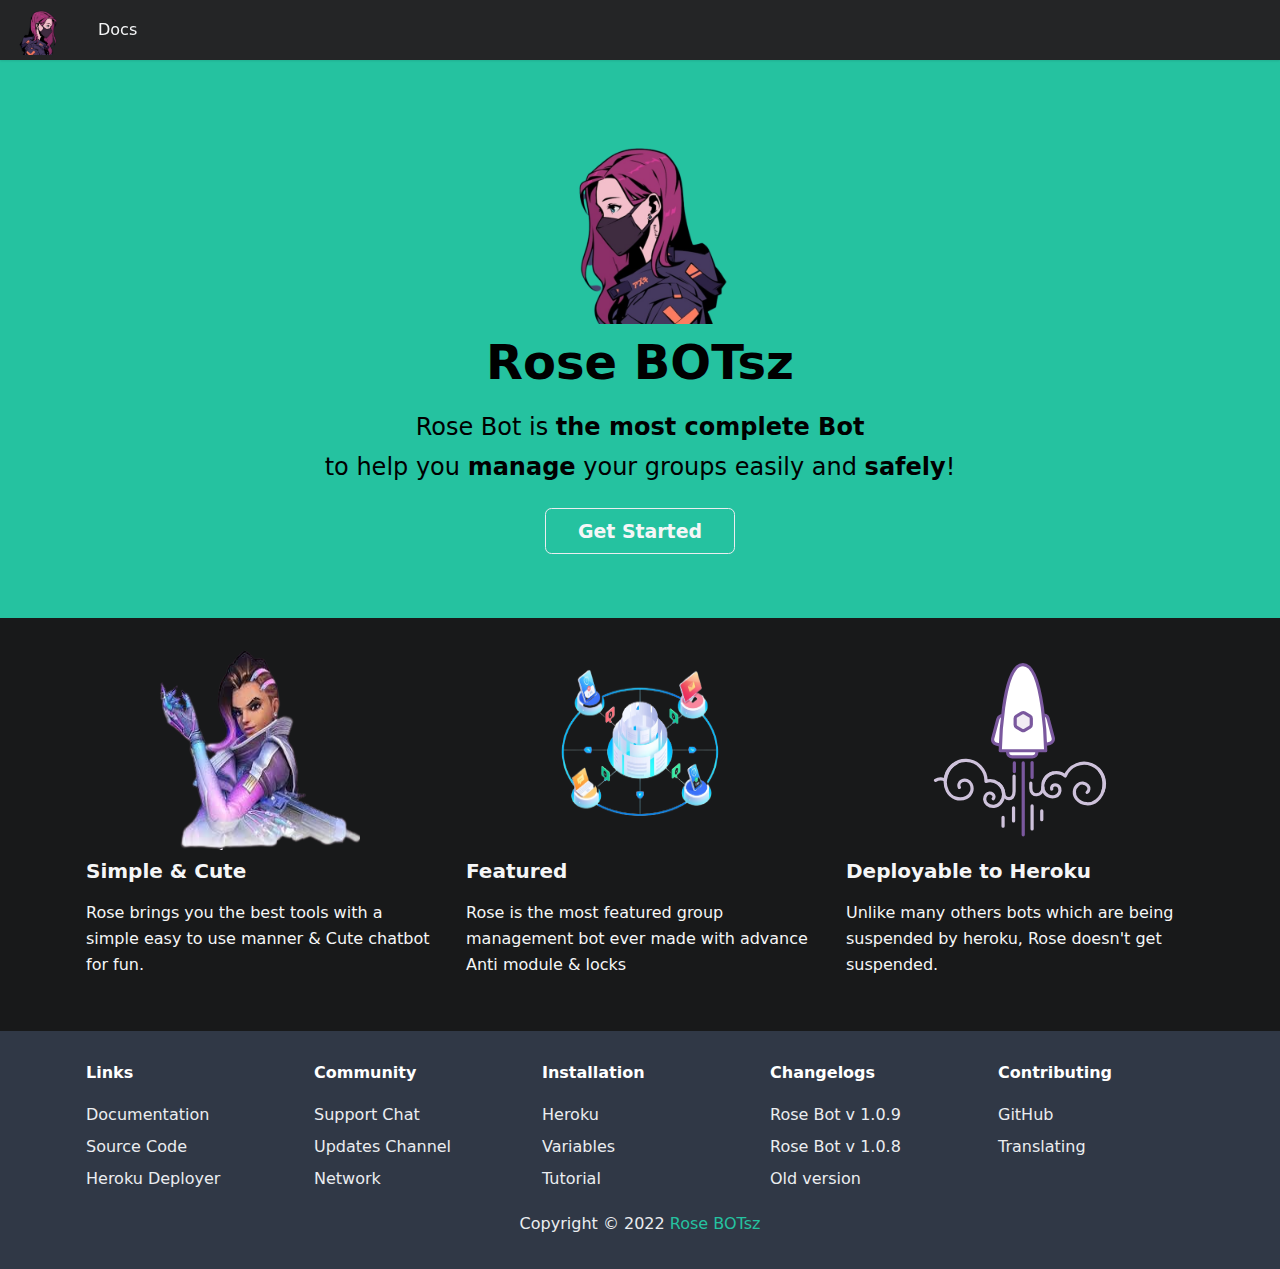
==== commit aed85212: "`ok`" ====
--- a/index.html
+++ b/index.html
@@ -12,11 +12,15 @@
 <link rel="preload" href="assets/js/1.d07a0ffe.js" as="script">
 <link rel="preload" href="assets/js/2.ebd04982.js" as="script">
 <link rel="preload" href="assets/js/c4f5d8e4.20b2f4c2.js" as="script">
+<!--Added By Tharuk #1-->
+<link rel="stylesheet" href="https://use.fontawesome.com/releases/v5.5.0/css/all.css" integrity="sha384-B4dIYHKNBt8Bc12p+WXckhzcICo0wtJAoU8YZTY5qE0Id1GSseTk6S+L3BlXeVIU" crossorigin="anonymous">                      
+<!--END of #1-->
 </head>
 
 <body>
 <script>!function(){function t(t){document.documentElement.setAttribute("data-theme",t)}var e=function(){var t=null;try{t=localStorage.getItem("theme")}catch(t){}return t}();t(null!==e?e:"dark")}()</script><div id="__docusaurus">
 <div class="baseUrlIssueBanner_1-cE" style="border:solid red thick;background-color:#ffe6b3;margin:20px;padding:20px;font-size:20px"><p style="font-weight:bold;font-size:30px">Your Docusaurus site did not load properly.</p><p>A very common reason is a wrong site <a href="https://v2.docusaurus.io/docs/docusaurus.config.js/#baseurl" style="font-weight:bold">baseUrl configuration</a>.</p><p>Current configured baseUrl = <span style="font-weight:bold;color:red">/</span>  (default value)</p><p>We suggest trying baseUrl = <span style="font-weight:bold;color:green" id="base-url-issue-banner-container"></span> </p></div><nav aria-label="Skip navigation links"><button type="button" tabindex="0" class="skipToContent_11B0">Skip to main content</button></nav>
+
 <nav class="navbar navbar--fixed-top">
     <div class="navbar__inner">
         <div class="navbar__items">
@@ -27,14 +31,33 @@
                 </svg>
             </div>
             <a class="navbar__brand" href="/">
-                <img src="/img/u.png" alt="Rose BOTsz Logo" class="themedImage_YANc themedImage--light_3CMI navbar__logo">
-                <img src="/img/u.png" alt="Rose BOTsz Logo" class="themedImage_YANc themedImage--dark_3ARp navbar__logo">
-                <strong class="navbar__title">Rose BOTsz</strong></a>
+                <img src="assets/img/nav.png" width="50" height="50">
+                <a class="navbar__item navbar__link" href="https://szsupunma.gitbook.io/rose-bot/">Docs</a>
+            </div>
+            <div class="navbar__items navbar__items--right">
+                <!--Added By Tharuk #2-->
+                <i class='fas fa-moon' id="ldicon"></i>
+                <!--END of #2-->
+            </div>
+    </div>
+  </nav>
+
+<!--<nav class="navbar navbar--fixed-top">
+    <div class="navbar__inner">
+        <div class="navbar__items">
+            <div aria-label="Navigation bar toggle" class="navbar__toggle" role="button" tabindex="0">
+                <svg aria-label="Menu" width="30" height="30" viewBox="0 0 30 30" role="img" focusable="false">
+                    <title>Menu</title>
+                    <path stroke="currentColor" stroke-linecap="round" stroke-miterlimit="10" stroke-width="2" d="M4 7h22M4 15h22M4 23h22"></path>
+                </svg>
+            </div>
+            <a class="navbar__brand" href="/">
+                <img src="assets/img/rose.png" href="https://szsupunma.gitbook.io/rose-bot/" width="50" height="50" />
                 <a class="navbar__item navbar__link" href="https://szsupunma.gitbook.io/rose-bot/">Docs</a>
             </div>
             <div class="navbar__items navbar__items--right">
                 <a href="https://github.com/szsupunma/sz-rosebot" target="_blank" rel="noopener noreferrer" class="navbar__item navbar__link">GitHub</a>
-                <div class="react-toggle react-toggle--disabled displayOnlyInLargeViewport_2N3Q">
+                <div class="react-toggle react-toggle">
                     <div class="react-toggle-track">
                         <div class="react-toggle-track-check">
                             <span class="toggle_3NWk">🌜</span>
@@ -70,12 +93,13 @@
                 </div>
             </div>
         </div>
-    </nav>
+    </nav>-->
     <div class="main-wrapper">
         <header class="hero hero--primary heroBanner_2Ftp">
             <div class="container">
+                <img src="assets/img/rose.png" width="200" height="200" />
                 <h1 class="hero__title">Rose BOTsz</h1>
-                <p class="hero__subtitle">Rose BOTsz is an all in one group management bot made for <br> managing your group effectively with some advance security tools <br> & Suit For All Your Needs ❤️</p>
+                <p class="hero__subtitle">Rose Bot is <strong>the most complete Bot</strong> <br> to help you <strong>manage</strong>  your groups easily and <strong>safely</strong>! </p>
                 <div class="buttons_1Wc3">
                     <a class="margin-horiz--xs button button--outline button--secondary button--lg" href="https://szsupunma.gitbook.io/rose-bot/">Get Started</a>
                 </div>
@@ -87,20 +111,19 @@
                     <div class="row">
                         <div class="col col--4">
                             <div class="text--center">
-                                <img class="featureImage_3Xqx" src="/img/simple.png" alt="simple"></div>
+                                <img class="featureImage_3Xqx" src="assets/img/cute.png" width="5" height="5"></div>
                                 <h3>Simple & Cute</h3>
                                 <p> Rose brings you the best tools with a simple easy to use manner & Cute chatbot for fun.</p>
                             </div>
                             <div class="col col--4">
                                 <div class="text--center">
-                                    <img class="featureImage_3Xqx" src="/img/module.png" alt="Modular">
-                                </div>
+                                    <img class="featureImage_3Xqx" src="assets/img/module.png" width="50" height="50"></div>
                                 <h3>Featured</h3>
                                 <p> Rose is the most featured group management bot ever made with advance Anti module & locks</p>
                             </div>
                             <div class="col col--4">
                                 <div class="text--center">
-                                    <img class="featureImage_3Xqx" src="/img/heroku.png" alt="Heroku"></div>
+                                    <img class="featureImage_3Xqx" src="assets/img/heroku.svg" width="50" height="50"></div>
                                     <h3>Deployable to Heroku</h3>
                                     <p>Unlike many others bots which are being suspended by heroku, Rose doesn&#x27;t get suspended.</p>
                                 </div>
@@ -134,6 +157,7 @@
                 <ul class="footer__items">
                     <li class="footer__item"><a href="https://szsupunma.gitbook.io/rose-bot/deployment/heroku" target="_blank" rel="noopener noreferrer" class="footer__link-item">Heroku</a></li>
                     <li class="footer__item"><a href="https://szsupunma.gitbook.io/rose-bot/deployment/variables" target="_blank" rel="noopener noreferrer" class="footer__link-item">Variables</a></li>
+                    <li class="footer__item"><a href="https://szsupunma.gitbook.io/rose-bot/deployment/variables" target="_blank" rel="noopener noreferrer" class="footer__link-item">Tutorial</a></li>
                 </ul>
             </div>
             <div class="col footer__col">
@@ -141,9 +165,7 @@
                 <ul class="footer__items">
                     <li class="footer__item"><a href="https://szsupunma.gitbook.io/rose-bot/changelogs/rose-bot-v-1.0.9" target="_blank" rel="noopener noreferrer" class="footer__link-item">Rose Bot v 1.0.9</a></li>
                     <li class="footer__item"><a href="https://szsupunma.gitbook.io/rose-bot/changelogs/rose-bot-v-1.0.8" target="_blank" rel="noopener noreferrer" class="footer__link-item">Rose Bot  v 1.0.8</a></li>
-                    <li class="footer__item"><a href="https://szsupunma.gitbook.io/rose-bot/changelogs/rose-bot-v-1.0.7" target="_blank" rel="noopener noreferrer" class="footer__link-item">Rose Bot  v 1.0.7</a></li>
-                    <li class="footer__item"><a href="https://szsupunma.gitbook.io/rose-bot/changelogs/rose-bot-v-1.0.6" target="_blank" rel="noopener noreferrer" class="footer__link-item">Rose Bot  v 1.0.6</a></li>
-                    <li class="footer__item"><a href="https://szsupunma.gitbook.io/rose-bot/changelogs/rose-bot-v-1.0.5" target="_blank" rel="noopener noreferrer" class="footer__link-item">Rose Bot  v 1.0.5</a></li>
+                    <li class="footer__item"><a href="https://szsupunma.gitbook.io/rose-bot/changelogs" target="_blank" rel="noopener noreferrer" class="footer__link-item">Old version</a></li>
                 </ul>
             </div>
             <div class="col footer__col"><h4 class="footer__title">Contributing</h4>
@@ -167,5 +189,19 @@
 <script src="assets/js/1.d07a0ffe.js"></script>
 <script src="assets/js/2.ebd04982.js"></script>
 <script src="assets/js/c4f5d8e4.20b2f4c2.js"></script>
+<!--Added By Tharuk #3-->
+<script>
+    var ldicon = document.getElementById("ldicon")
+    ldicon.onclick = function(){
+        document.body.classList.toggle("dark-theme");
+        if(document.body.classList.contains("dark-theme")){
+            icon.src = "fas fa-sun";
+        }
+        else{
+            icon.src = "fas fa-moon"
+        }
+    }
+</script>
+<!--END of #3-->
 </body>
 </html>--- a/assets/css/main.css
+++ b/assets/css/main.css
@@ -1 +1,44 @@
-.row .col,img{max-width:100%}.markdown li,body{word-wrap:break-word}pre,table{overflow:auto}blockquote,pre{margin:0 0 var(--ifm-spacing-vertical)}.breadcrumbs__link,.button{transition-timing-function:var(--ifm-transition-timing-default)}.button,.react-toggle{-webkit-user-select:none;-ms-user-select:none}.button--link,a{-webkit-text-decoration:var(--ifm-link-decoration)}.button,.close,.menu__link,.navbar__link{cursor:pointer}.tabs__item,hr,img{box-sizing:content-box}.react-toggle,html{-webkit-tap-highlight-color:transparent}.footer__items,.menu__list,.pills__item,.sidebarItem_2T0D{list-style-type:none}input,pre code{background-color:transparent}body:not(.navigation-with-keyboard) :not(input):focus,input{outline:0}:root{--ra-admonition-background-color:var(--ifm-alert-background-color);--ra-admonition-border-width:var(--ifm-alert-border-width);--ra-admonition-border-color:var(--ifm-alert-border-color);--ra-admonition-border-radius:var(--ifm-alert-border-radius);--ra-admonition-color:var(--ifm-alert-color);--ra-admonition-padding-vertical:var(--ifm-alert-padding-vertical);--ra-admonition-padding-horizontal:var(--ifm-alert-padding-horizontal);--ra-color-note:var(--ifm-color-secondary);--ra-color-important:var(--ifm-color-info);--ra-color-tip:var(--ifm-color-success);--ra-color-caution:var(--ifm-color-warning);--ra-color-warning:var(--ifm-color-danger);--ra-color-text-dark:var(--ifm-color-gray-900);--ifm-dark-value:10%;--ifm-darker-value:15%;--ifm-darkest-value:30%;--ifm-light-value:15%;--ifm-lighter-value:30%;--ifm-lightest-value:50%;--ifm-color-secondary:#ebedf0;--ifm-color-secondary-dark:#d4d5d8;--ifm-color-secondary-darker:#c8c9cc;--ifm-color-secondary-darkest:#a4a6a8;--ifm-color-secondary-light:#eef0f2;--ifm-color-secondary-lighter:#f1f2f5;--ifm-color-secondary-lightest:#f5f6f8;--ifm-color-success:#e395eb;--ifm-color-success-dark:#e28aee;--ifm-color-success-darker:#de6cf5;--ifm-color-success-darkest:#eda7f0;--ifm-color-success-light:#e394f7;--ifm-color-success-lighter:#e79aee;--ifm-color-success-lightest:#e589f1;--ifm-color-info:#54c7ec;--ifm-color-info-dark:#4cb3d4;--ifm-color-info-darker:#47a9c9;--ifm-color-info-darkest:#3b8ba5;--ifm-color-info-light:#6ecfef;--ifm-color-info-lighter:#87d8f2;--ifm-color-info-lightest:#aae3f6;--ifm-color-warning:#ffba00;--ifm-color-warning-dark:#e6a700;--ifm-color-warning-darker:#d99e00;--ifm-color-warning-darkest:#b38200;--ifm-color-warning-light:#ffc426;--ifm-color-warning-lighter:#ffcf4d;--ifm-color-warning-lightest:#ffdd80;--ifm-color-danger:#fa383e;--ifm-color-danger-dark:#e13238;--ifm-color-danger-darker:#d53035;--ifm-color-danger-darkest:#af272b;--ifm-color-danger-light:#fb565b;--ifm-color-danger-lighter:#fb7478;--ifm-color-danger-lightest:#fd9c9f;--ifm-color-white:#fff;--ifm-color-black:#000;--ifm-color-gray-0:var(--ifm-color-white);--ifm-color-gray-100:#f5f6f7;--ifm-color-gray-200:#ebedf0;--ifm-color-gray-300:#dadde1;--ifm-color-gray-400:#ccd0d5;--ifm-color-gray-500:#bec3c9;--ifm-color-gray-600:#8d949e;--ifm-color-gray-700:#606770;--ifm-color-gray-800:#444950;--ifm-color-gray-900:#1c1e21;--ifm-color-gray-1000:var(--ifm-color-black);--ifm-color-emphasis-0:var(--ifm-color-gray-0);--ifm-color-emphasis-100:var(--ifm-color-gray-100);--ifm-color-emphasis-200:var(--ifm-color-gray-200);--ifm-color-emphasis-300:var(--ifm-color-gray-300);--ifm-color-emphasis-400:var(--ifm-color-gray-400);--ifm-color-emphasis-500:var(--ifm-color-gray-500);--ifm-color-emphasis-600:var(--ifm-color-gray-600);--ifm-color-emphasis-700:var(--ifm-color-gray-700);--ifm-color-emphasis-800:var(--ifm-color-gray-800);--ifm-color-emphasis-900:var(--ifm-color-gray-900);--ifm-color-emphasis-1000:var(--ifm-color-gray-1000);--ifm-color-content:var(--ifm-color-emphasis-900);--ifm-color-content-inverse:var(--ifm-color-emphasis-0);--ifm-color-content-secondary:#606770;--ifm-background-color:transparent;--ifm-background-surface-color:var(--ifm-color-content-inverse);--ifm-global-border-width:1px;--ifm-global-radius:0.4rem;--ifm-hover-overlay:rgba(0,0,0,0.05);--ifm-font-color-base:var(--ifm-color-content);--ifm-font-color-base-inverse:var(--ifm-color-content-inverse);--ifm-font-color-secondary:var(--ifm-color-content-secondary);--ifm-font-family-base:system-ui,-apple-system,Segoe UI,Roboto,Ubuntu,Cantarell,Noto Sans,sans-serif,BlinkMacSystemFont,"Segoe UI",Helvetica,Arial,sans-serif,"Apple Color Emoji","Segoe UI Emoji","Segoe UI Symbol";--ifm-font-family-monospace:SFMono-Regular,Menlo,Monaco,Consolas,"Liberation Mono","Courier New",monospace;--ifm-font-size-base:100%;--ifm-font-weight-light:300;--ifm-font-weight-normal:400;--ifm-font-weight-semibold:500;--ifm-font-weight-bold:700;--ifm-font-weight-base:var(--ifm-font-weight-normal);--ifm-line-height-base:1.65;--ifm-global-spacing:1rem;--ifm-spacing-vertical:var(--ifm-global-spacing);--ifm-spacing-horizontal:var(--ifm-global-spacing);--ifm-transition-fast:200ms;--ifm-transition-slow:400ms;--ifm-transition-timing-default:cubic-bezier(0.08,0.52,0.52,1);--ifm-global-shadow-lw:0 1px 2px 0 rgba(0,0,0,0.1);--ifm-global-shadow-md:0 5px 40px rgba(0,0,0,0.2);--ifm-global-shadow-tl:0 12px 28px 0 rgba(0,0,0,0.2),0 2px 4px 0 rgba(0,0,0,0.1);--ifm-z-index-dropdown:2;--ifm-z-index-fixed:3;--ifm-z-index-overlay:4;--ifm-container-width:1140px;--ifm-code-background:var(--ifm-color-emphasis-200);--ifm-code-border-radius:var(--ifm-global-radius);--ifm-code-color:var(--ifm-color-emphasis-900);--ifm-code-padding-horizontal:0.4rem;--ifm-code-padding-vertical:0.2rem;--ifm-pre-background:var(--ifm-color-emphasis-100);--ifm-pre-border-radius:var(--ifm-code-border-radius);--ifm-pre-color:inherit;--ifm-pre-line-height:1.45;--ifm-pre-padding:1rem;--ifm-heading-color:inherit;--ifm-heading-margin-top:0;--ifm-heading-margin-bottom:var(--ifm-spacing-vertical);--ifm-heading-font-family:inherit;--ifm-heading-font-weight:var(--ifm-font-weight-bold);--ifm-heading-line-height:1.25;--ifm-h1-font-size:2rem;--ifm-h2-font-size:1.5rem;--ifm-h3-font-size:1.25rem;--ifm-h4-font-size:1rem;--ifm-h5-font-size:0.875rem;--ifm-h6-font-size:0.85rem;--ifm-image-alignment-padding:1.25rem;--ifm-leading-desktop:1.25;--ifm-leading:calc(var(--ifm-leading-desktop)*1rem);--ifm-list-left-padding:2rem;--ifm-list-margin:1rem;--ifm-list-item-margin:0.25rem;--ifm-list-paragraph-margin:1rem;--ifm-table-cell-padding:0.75rem;--ifm-table-background:transparent;--ifm-table-stripe-background:var(--ifm-color-emphasis-100);--ifm-table-border-width:1px;--ifm-table-border-color:var(--ifm-color-emphasis-300);--ifm-table-head-background:inherit;--ifm-table-head-color:inherit;--ifm-table-head-font-weight:var(--ifm-font-weight-bold);--ifm-table-cell-color:inherit;--ifm-link-color:var(--ifm-color-primary);--ifm-link-decoration:none;--ifm-link-hover-color:var(--ifm-link-color);--ifm-link-hover-decoration:underline;--ifm-paragraph-margin-bottom:var(--ifm-leading);--ifm-blockquote-color:#6a737d;--ifm-blockquote-font-size:var(--ifm-font-size-base);--ifm-blockquote-padding-horizontal:1rem;--ifm-blockquote-padding-vertical:1rem;--ifm-hr-border-color:var(--ifm-color-emphasis-500);--ifm-hr-border-width:1px;--ifm-hr-margin-vertical:1.5rem;--ifm-alert-background-color:inherit;--ifm-alert-border-color:inherit;--ifm-alert-border-radius:var(--ifm-global-radius);--ifm-alert-border-width:var(--ifm-global-border-width);--ifm-alert-color:var(--ifm-font-color-base-inverse);--ifm-alert-padding-horizontal:var(--ifm-spacing-horizontal);--ifm-alert-padding-vertical:var(--ifm-spacing-vertical);--ifm-avatar-intro-margin:1rem;--ifm-avatar-intro-alignment:inherit;--ifm-avatar-photo-size-sm:2rem;--ifm-avatar-photo-size-md:3rem;--ifm-avatar-photo-size-lg:4rem;--ifm-avatar-photo-size-xl:6rem;--ifm-badge-background-color:inherit;--ifm-badge-border-color:inherit;--ifm-badge-border-radius:var(--ifm-global-radius);--ifm-badge-border-width:var(--ifm-global-border-width);--ifm-badge-color:var(--ifm-color-white);--ifm-badge-padding-horizontal:calc(var(--ifm-spacing-horizontal)*0.5);--ifm-badge-padding-vertical:calc(var(--ifm-spacing-vertical)*0.25);--ifm-breadcrumb-border-radius:1.5rem;--ifm-breadcrumb-spacing:0.0625rem;--ifm-breadcrumb-color-active:var(--ifm-color-primary);--ifm-breadcrumb-item-background-active:var(--ifm-hover-overlay);--ifm-breadcrumb-padding-horizontal:1rem;--ifm-breadcrumb-padding-vertical:0.5rem;--ifm-breadcrumb-size-multiplier:1;--ifm-breadcrumb-separator:url('data:image/svg+xml;utf8,<svg xmlns="http://www.w3.org/2000/svg" x="0px" y="0px" viewBox="0 0 256 256"><g><g><polygon points="79.093,0 48.907,30.187 146.72,128 48.907,225.813 79.093,256 207.093,128"/></g></g><g></g><g></g><g></g><g></g><g></g><g></g><g></g><g></g><g></g><g></g><g></g><g></g><g></g><g></g><g></g></svg>');--ifm-breadcrumb-separator-filter:none;--ifm-breadcrumb-separator-size:0.5rem;--ifm-breadcrumb-separator-size-multiplier:1.25;--ifm-button-background-color:inherit;--ifm-button-border-color:var(--ifm-button-background-color);--ifm-button-border-width:var(--ifm-global-border-width);--ifm-button-color:var(--ifm-font-color-base-inverse);--ifm-button-font-weight:var(--ifm-font-weight-bold);--ifm-button-padding-horizontal:1.5rem;--ifm-button-padding-vertical:0.375rem;--ifm-button-size-multiplier:1;--ifm-button-transition-duration:var(--ifm-transition-fast);--ifm-button-border-radius:calc(var(--ifm-global-radius)*var(--ifm-button-size-multiplier));--ifm-button-group-margin:2px;--ifm-card-background-color:var(--ifm-background-surface-color);--ifm-card-border-radius:calc(var(--ifm-global-radius)*2);--ifm-card-horizontal-spacing:var(--ifm-global-spacing);--ifm-card-vertical-spacing:var(--ifm-global-spacing);--ifm-toc-border-color:var(--ifm-color-emphasis-300);--ifm-toc-link-color:var(--ifm-color-content-secondary);--ifm-toc-padding-left:0.5rem;--ifm-toc-padding-vertical:0.5rem;--ifm-dropdown-background-color:var(--ifm-background-surface-color);--ifm-dropdown-font-weight:var(--ifm-font-weight-semibold);--ifm-dropdown-link-color:var(--ifm-font-color-base);--ifm-dropdown-hover-background-color:var(--ifm-hover-overlay);--ifm-footer-background-color:var(--ifm-color-emphasis-100);--ifm-footer-color:inherit;--ifm-footer-link-color:var(--ifm-color-emphasis-700);--ifm-footer-link-hover-color:var(--ifm-color-primary);--ifm-footer-link-horizontal-spacing:0.5rem;--ifm-footer-padding-horizontal:calc(var(--ifm-spacing-horizontal)*2);--ifm-footer-padding-vertical:calc(var(--ifm-spacing-vertical)*2);--ifm-footer-title-color:inherit;--ifm-hero-background-color:var(--ifm-background-surface-color);--ifm-hero-text-color:var(--ifm-color-emphasis-800);--ifm-menu-color:var(--ifm-color-emphasis-700);--ifm-menu-color-active:var(--ifm-color-primary);--ifm-menu-color-background-active:var(--ifm-hover-overlay);--ifm-menu-color-background-hover:var(--ifm-hover-overlay);--ifm-menu-link-padding-horizontal:1rem;--ifm-menu-link-padding-vertical:0.375rem;--ifm-menu-link-sublist-icon:url('data:image/svg+xml;utf8,<svg xmlns="http://www.w3.org/2000/svg" width="16px" height="16px" viewBox="0 0 24 24"><path fill="rgba(0,0,0,0.5)" d="M7.41 15.41L12 10.83l4.59 4.58L18 14l-6-6-6 6z"></path></svg>');--ifm-menu-link-sublist-icon-filter:none;--ifm-navbar-background-color:var(--ifm-background-surface-color);--ifm-navbar-height:3.75rem;--ifm-navbar-item-padding-horizontal:1rem;--ifm-navbar-item-padding-vertical:0.25rem;--ifm-navbar-link-color:var(--ifm-font-color-base);--ifm-navbar-link-hover-color:var(--ifm-color-primary);--ifm-navbar-link-active-color:var(--ifm-link-color);--ifm-navbar-padding-horizontal:var(--ifm-spacing-horizontal);--ifm-navbar-padding-vertical:calc(var(--ifm-spacing-vertical)*0.5);--ifm-navbar-shadow:var(--ifm-global-shadow-lw);--ifm-navbar-search-input-background-color:var(--ifm-color-emphasis-200);--ifm-navbar-search-input-color:var(--ifm-color-emphasis-800);--ifm-navbar-search-input-placeholder-color:var(--ifm-color-emphasis-500);--ifm-navbar-search-input-icon:url('data:image/svg+xml;utf8,<svg fill="currentColor" xmlns="http://www.w3.org/2000/svg" viewBox="0 0 16 16" height="16px" width="16px"><path d="M6.02945,10.20327a4.17382,4.17382,0,1,1,4.17382-4.17382A4.15609,4.15609,0,0,1,6.02945,10.20327Zm9.69195,4.2199L10.8989,9.59979A5.88021,5.88021,0,0,0,12.058,6.02856,6.00467,6.00467,0,1,0,9.59979,10.8989l4.82338,4.82338a.89729.89729,0,0,0,1.29912,0,.89749.89749,0,0,0-.00087-1.29909Z" /></svg>');--ifm-navbar-sidebar-width:80vw;--ifm-pagination-border-radius:calc(var(--ifm-global-radius)*var(--ifm-pagination-size-multiplier));--ifm-pagination-color-active:var(--ifm-color-primary);--ifm-pagination-font-size:1rem;--ifm-pagination-item-active-background:var(--ifm-hover-overlay);--ifm-pagination-page-spacing:0.0625rem;--ifm-pagination-padding-horizontal:calc(var(--ifm-spacing-horizontal)*1);--ifm-pagination-padding-vertical:calc(var(--ifm-spacing-vertical)*0.25);--ifm-pagination-size-multiplier:1;--ifm-pagination-nav-border-radius:var(--ifm-global-radius);--ifm-pagination-nav-color-hover:var(--ifm-color-primary);--ifm-pills-color-active:var(--ifm-color-primary);--ifm-pills-color-background-active:var(--ifm-hover-overlay);--ifm-pills-spacing:0.0625rem;--ifm-tabs-color:var(--ifm-font-color-secondary);--ifm-tabs-color-active:var(--ifm-color-primary);--ifm-tabs-padding-horizontal:1rem;--ifm-tabs-padding-vertical:1rem;--ifm-tabs-spacing:0.0625rem;--ifm-scrollbar-size:7px;--ifm-scrollbar-track-background-color:#f1f1f1;--ifm-scrollbar-thumb-background-color:#888;--ifm-scrollbar-thumb-hover-background-color:#555;--ifm-color-primary:#25c2a0;--ifm-color-primary-dark:#21af90;--ifm-color-primary-darker:#1fa588;--ifm-color-primary-darkest:#1a8870;--ifm-color-primary-light:#46cbae;--ifm-color-primary-lighter:#66d4bd;--ifm-color-primary-lightest:#92e0d0;--ifm-code-font-size:95%;--docusaurus-announcement-bar-height:auto;--collapse-button-bg-color-dark:#2e333a;--doc-sidebar-width:300px}.admonition{margin-bottom:1em;--ra-admonition-icon-color:var(--ra-admonition-color)}.admonition:not(.alert){background-color:var(--ra-admonition-background-color);border:var(--ra-admonition-border-width) solid var(--ra-admonition-border-color);border-radius:var(--ra-admonition-border-radius);box-sizing:border-box;color:var(--ra-admonition-color);padding:var(--ra-admonition-padding-vertical) var(--ra-admonition-padding-horizontal);--ra-admonition-background-color:var(--ifm-color-primary)}.container,.row .col{padding:0 var(--ifm-spacing-horizontal);width:100%}.admonition h5{margin-top:0;margin-bottom:8px;text-transform:uppercase}.admonition-icon{display:inline-block;vertical-align:middle;margin-right:.2em}.admonition-icon svg{display:inline-block;width:22px;height:22px;stroke-width:0;fill:var(--ra-admonition-icon-color);stroke:var(--ra-admonition-icon-color)}.admonition-content>:last-child,blockquote>:last-child{margin-bottom:0}.admonition-note{--ra-admonition-color:var(--ra-color-text-dark)}*{box-sizing:border-box}html{font:var(--ifm-font-size-base)/var(--ifm-line-height-base) var(--ifm-font-family-base);background-color:var(--ifm-background-color);color:var(--ifm-font-color-base);text-rendering:optimizelegibility;-webkit-font-smoothing:antialiased;-ms-text-size-adjust:100%;-webkit-text-size-adjust:100%}body{margin:0;transition:var(--ifm-transition-fast) ease color}.container{max-width:var(--ifm-container-width);margin:0 auto}.padding-bottom--none,.padding-vert--none{padding-bottom:0!important}.padding-top--none,.padding-vert--none{padding-top:0!important}.padding-horiz--none,.padding-left--none{padding-left:0!important}.padding-horiz--none,.padding-right--none{padding-right:0!important}.container--fluid{max-width:inherit}.row{display:flex;flex-direction:row;flex-wrap:wrap;margin:0 calc(var(--ifm-spacing-horizontal)*-1)}.margin-bottom--none,.margin-vert--none,.markdown>:last-child{margin-bottom:0!important}.margin-top--none,.margin-vert--none,.markdown>:first-child{margin-top:0!important}.row .col{--ifm-col-width:100%;flex:1 0;margin-left:0}.row .col.col--1,.row .col.col--2,.row .col.col--3,.row .col[class*=col--]{flex:0 0 var(--ifm-col-width);max-width:var(--ifm-col-width)}.row .col.col--1{--ifm-col-width:8.33333%}.row .col.col--offset-1{margin-left:8.33333%}.row .col.col--2{--ifm-col-width:16.66667%}.row .col.col--offset-2{margin-left:16.66667%}.row .col.col--3{--ifm-col-width:25%}.row .col.col--offset-3{margin-left:25%}.row .col.col--4{--ifm-col-width:33.33333%;flex:0 0 var(--ifm-col-width);max-width:var(--ifm-col-width)}.row .col.col--offset-4{margin-left:33.33333%}.row .col.col--5{--ifm-col-width:41.66667%;flex:0 0 var(--ifm-col-width);max-width:var(--ifm-col-width)}.row .col.col--6,.row .col.col--7{flex:0 0 var(--ifm-col-width);max-width:var(--ifm-col-width)}.row .col.col--offset-5{margin-left:41.66667%}.row .col.col--6{--ifm-col-width:50%}.row .col.col--offset-6{margin-left:50%}.row .col.col--7{--ifm-col-width:58.33333%}.row .col.col--offset-7{margin-left:58.33333%}.row .col.col--8{--ifm-col-width:66.66667%;flex:0 0 var(--ifm-col-width);max-width:var(--ifm-col-width)}.row .col.col--offset-8{margin-left:66.66667%}.row .col.col--9{--ifm-col-width:75%;flex:0 0 var(--ifm-col-width);max-width:var(--ifm-col-width)}.row .col.col--10,.row .col.col--11{flex:0 0 var(--ifm-col-width);max-width:var(--ifm-col-width)}.row .col.col--offset-9{margin-left:75%}.row .col.col--10{--ifm-col-width:83.33333%}.row .col.col--offset-10{margin-left:83.33333%}.row .col.col--11{--ifm-col-width:91.66667%}.row .col.col--offset-11{margin-left:91.66667%}.row .col.col--12{--ifm-col-width:100%;flex:0 0 var(--ifm-col-width);max-width:var(--ifm-col-width)}.row .col.col--offset-12{margin-left:100%}.row--no-gutters{margin-left:0;margin-right:0}.margin-horiz--none,.margin-left--none{margin-left:0!important}.margin-horiz--none,.margin-right--none{margin-right:0!important}.row--no-gutters>.col{padding-left:0;padding-right:0}.row--align-top{align-items:flex-start}.row--align-bottom{align-items:flex-end}.row--align-center{align-items:center}.row--align-stretch{align-items:stretch}.row--align-baseline{align-items:baseline}.margin--none{margin:0!important}.margin-bottom--xs,.margin-vert--xs{margin-bottom:.25rem!important}.margin-top--xs,.margin-vert--xs{margin-top:.25rem!important}.margin-horiz--xs,.margin-left--xs{margin-left:.25rem!important}.margin-horiz--xs,.margin-right--xs{margin-right:.25rem!important}.margin--xs{margin:.25rem!important}.margin-bottom--sm,.margin-vert--sm{margin-bottom:.5rem!important}.margin-top--sm,.margin-vert--sm{margin-top:.5rem!important}.margin-horiz--sm,.margin-left--sm{margin-left:.5rem!important}.margin-horiz--sm,.margin-right--sm{margin-right:.5rem!important}.margin--sm{margin:.5rem!important}.margin-bottom--md,.margin-vert--md{margin-bottom:1rem!important}.margin-top--md,.margin-vert--md{margin-top:1rem!important}.margin-horiz--md,.margin-left--md{margin-left:1rem!important}.margin-horiz--md,.margin-right--md{margin-right:1rem!important}.margin--md{margin:1rem!important}.margin-bottom--lg,.margin-vert--lg{margin-bottom:2rem!important}.margin-top--lg,.margin-vert--lg{margin-top:2rem!important}.margin-horiz--lg,.margin-left--lg{margin-left:2rem!important}.margin-horiz--lg,.margin-right--lg{margin-right:2rem!important}.margin--lg{margin:2rem!important}.margin-bottom--xl,.margin-vert--xl{margin-bottom:5rem!important}.margin-top--xl,.margin-vert--xl{margin-top:5rem!important}.margin-horiz--xl,.margin-left--xl{margin-left:5rem!important}.margin-horiz--xl,.margin-right--xl{margin-right:5rem!important}.margin--xl{margin:5rem!important}.padding--none{padding:0!important}.padding-bottom--xs,.padding-vert--xs{padding-bottom:.25rem!important}.padding-top--xs,.padding-vert--xs{padding-top:.25rem!important}.padding-horiz--xs,.padding-left--xs{padding-left:.25rem!important}.padding-horiz--xs,.padding-right--xs{padding-right:.25rem!important}.padding--xs{padding:.25rem!important}.padding-bottom--sm,.padding-vert--sm{padding-bottom:.5rem!important}.padding-top--sm,.padding-vert--sm{padding-top:.5rem!important}.padding-horiz--sm,.padding-left--sm{padding-left:.5rem!important}.padding-horiz--sm,.padding-right--sm{padding-right:.5rem!important}.padding--sm{padding:.5rem!important}.padding-bottom--md,.padding-vert--md{padding-bottom:1rem!important}.padding-top--md,.padding-vert--md{padding-top:1rem!important}.padding-horiz--md,.padding-left--md{padding-left:1rem!important}.padding-horiz--md,.padding-right--md{padding-right:1rem!important}.padding--md{padding:1rem!important}.padding-bottom--lg,.padding-vert--lg{padding-bottom:2rem!important}.padding-top--lg,.padding-vert--lg{padding-top:2rem!important}.padding-horiz--lg,.padding-left--lg{padding-left:2rem!important}.padding-horiz--lg,.padding-right--lg{padding-right:2rem!important}.padding--lg{padding:2rem!important}.padding-bottom--xl,.padding-vert--xl{padding-bottom:5rem!important}.padding-top--xl,.padding-vert--xl{padding-top:5rem!important}.padding-horiz--xl,.padding-left--xl{padding-left:5rem!important}.padding-horiz--xl,.padding-right--xl{padding-right:5rem!important}.padding--xl{padding:5rem!important}code{background-color:var(--ifm-code-background);border-radius:var(--ifm-code-border-radius);color:var(--ifm-code-color);font-family:var(--ifm-font-family-monospace);font-size:var(--ifm-code-font-size);padding:var(--ifm-code-padding-vertical) var(--ifm-code-padding-horizontal)}a code{color:inherit}pre{background-color:var(--ifm-pre-background);border-radius:var(--ifm-pre-border-radius);color:var(--ifm-pre-color);font:var(--ifm-code-font-size)/var(--ifm-pre-line-height) var(--ifm-font-family-monospace);padding:var(--ifm-pre-padding)}pre,pre code{word-wrap:normal}pre code{display:inline;font-size:100%;line-height:inherit;overflow:visible;padding:0;white-space:pre;word-break:normal}kbd{background-color:var(--ifm-color-emphasis-0);border:1px solid var(--ifm-color-emphasis-400);border-radius:.2rem;box-shadow:inset 0 -1px 0 var(--ifm-color-emphasis-400);color:var(--ifm-color-emphasis-800);font:80% var(--ifm-font-family-monospace);padding:.15rem .3rem}h1,h2,h3,h4,h5,h6{color:var(--ifm-heading-color);font-weight:var(--ifm-heading-font-weight);line-height:var(--ifm-heading-line-height);margin:var(--ifm-heading-margin-top) 0 var(--ifm-heading-margin-bottom) 0}.badge,strong{font-weight:var(--ifm-font-weight-bold)}h1{font-size:var(--ifm-h1-font-size)}h2{font-size:var(--ifm-h2-font-size)}h3{font-size:var(--ifm-h3-font-size)}h4{font-size:var(--ifm-h4-font-size)}h5{font-size:var(--ifm-h5-font-size)}h6{font-size:var(--ifm-h6-font-size)}img{border-style:none}img[align=right]{padding-left:var(--image-alignment-padding)}img[align=left]{padding-right:var(--image-alignment-padding)}.markdown{--ifm-h1-vertical-rhythm-top:3;--ifm-h2-vertical-rhythm-top:2;--ifm-h3-vertical-rhythm-top:1.5;--ifm-heading-vertical-rhythm-top:1.25;--ifm-h1-vertical-rhythm-bottom:1.25;--ifm-heading-vertical-rhythm-bottom:1}.markdown:after,.markdown:before,hr:after,hr:before{content:"";display:table}.markdown:after,hr:after{clear:both}.markdown>h1{--ifm-h1-font-size:3rem;margin-bottom:calc(var(--ifm-h1-vertical-rhythm-bottom)*var(--ifm-leading));margin-top:calc(var(--ifm-h1-vertical-rhythm-top)*var(--ifm-leading))}.markdown>h2,.markdown>h3,.markdown>h4,.markdown>h5,.markdown>h6{margin-bottom:calc(var(--ifm-heading-vertical-rhythm-bottom)*var(--ifm-leading))}.markdown>h2{--ifm-h2-font-size:2rem;margin-top:calc(var(--ifm-h2-vertical-rhythm-top)*var(--ifm-leading))}.markdown>h3{--ifm-h3-font-size:1.5rem;margin-top:calc(var(--ifm-h3-vertical-rhythm-top)*var(--ifm-leading))}.markdown>h4,.markdown>h5,.markdown>h6{margin-top:calc(var(--ifm-heading-vertical-rhythm-top)*var(--ifm-leading))}.markdown>p,.markdown>pre,.markdown>ul{margin-bottom:var(--ifm-leading)}.markdown li>p{margin-top:var(--ifm-list-paragraph-margin)}.markdown li+li{margin-top:var(--ifm-list-item-margin)}ol,ul{margin:0 0 var(--ifm-list-margin);padding-left:var(--ifm-list-left-padding)}ol ol,ul ol{list-style-type:lower-roman}.avatar__name,ol ol,ol ul,ul ol,ul ul{margin:0}ol ol ol,ol ul ol,ul ol ol,ul ul ol{list-style-type:lower-alpha}table{border-collapse:collapse;display:block;margin-bottom:var(--ifm-spacing-vertical);width:100%}.avatar__photo,.card,hr{overflow:hidden}table tr{background-color:var(--ifm-table-background);border-top:var(--ifm-table-border-width) solid var(--ifm-table-border-color)}table tr:nth-child(2n){background-color:var(--ifm-table-stripe-background)}table td,table th{border:var(--ifm-table-border-width) solid var(--ifm-table-border-color);padding:var(--ifm-table-cell-padding)}table th{background-color:var(--ifm-table-head-background);color:var(--ifm-table-head-color);font-weight:var(--ifm-table-head-font-weight)}table td{color:var(--ifm-table-cell-color)}a{color:var(--ifm-link-color);text-decoration:var(--ifm-link-decoration);transition:color var(--ifm-transition-fast) var(--ifm-transition-timing-default)}a:hover{color:var(--ifm-link-hover-color);-webkit-text-decoration:var(--ifm-link-hover-decoration);text-decoration:var(--ifm-link-hover-decoration)}.alert,.alert a{color:var(--ifm-alert-color)}.breadcrumbs__link:hover,a:not([href]){text-decoration:none}p{margin:0 0 var(--ifm-paragraph-margin-bottom)}blockquote{border-left:6px solid var(--ifm-color-emphasis-300);color:var(--ifm-blockquote-color);font-size:var(--ifm-blockquote-font-size);padding:var(--ifm-blockquote-padding-vertical) var(--ifm-blockquote-padding-horizontal)}blockquote>:first-child{margin-top:0}hr{border:var(--ifm-hr-border-width) solid var(--ifm-hr-border-color);margin:var(--ifm-hr-margin-vertical) 0}.alert{background-color:var(--ifm-alert-background-color);border:var(--ifm-alert-border-width) solid var(--ifm-alert-border-color);border-radius:var(--ifm-alert-border-radius);padding:var(--ifm-alert-padding-vertical) var(--ifm-alert-padding-horizontal)}.alert--primary{--ifm-alert-background-color:var(--ifm-color-primary);--ifm-alert-border-color:var(--ifm-color-primary)}.alert--secondary{--ifm-alert-background-color:var(--ifm-color-secondary);--ifm-alert-border-color:var(--ifm-color-secondary);--ifm-alert-color:var(--ifm-color-gray-900)}.alert--success{--ifm-alert-background-color:var(--ifm-color-success);--ifm-alert-border-color:var(--ifm-color-success)}.alert--info{--ifm-alert-background-color:var(--ifm-color-info);--ifm-alert-border-color:var(--ifm-color-info)}.alert--warning{--ifm-alert-background-color:var(--ifm-color-warning);--ifm-alert-border-color:var(--ifm-color-warning)}.alert--danger{--ifm-alert-background-color:var(--ifm-color-danger);--ifm-alert-border-color:var(--ifm-color-danger)}.alert a{text-decoration:underline}.alert .close{margin-right:calc(var(--ifm-alert-padding-horizontal)*-1);margin-top:calc(var(--ifm-alert-padding-vertical)*-1)}.avatar,.navbar,.navbar>.container,.navbar>.container-fluid{display:flex}.avatar__photo-link{display:block}.avatar__photo{border-radius:50%;height:var(--ifm-avatar-photo-size-md);width:var(--ifm-avatar-photo-size-md)}.avatar__photo--sm{height:var(--ifm-avatar-photo-size-sm);width:var(--ifm-avatar-photo-size-sm)}.avatar__photo--lg{height:var(--ifm-avatar-photo-size-lg);width:var(--ifm-avatar-photo-size-lg)}.avatar__photo--xl{height:var(--ifm-avatar-photo-size-xl);width:var(--ifm-avatar-photo-size-xl)}.avatar__photo+.avatar__intro{margin-left:var(--ifm-avatar-intro-margin)}.avatar__intro{display:flex;flex:1 1;flex-direction:column;justify-content:center;text-align:var(--ifm-avatar-intro-alignment)}.badge,.breadcrumbs__item,.breadcrumbs__link,.button,.dropdown>.navbar__link:after,.menu__link--sublist:after{display:inline-block}.avatar__subtitle{margin-top:.25rem}.avatar--vertical{--ifm-avatar-intro-alignment:center;--ifm-avatar-intro-margin:0.5rem;align-items:center;flex-direction:column}.avatar--vertical .avatar__intro{margin-left:0}.badge{background-color:var(--ifm-badge-background-color);border:var(--ifm-badge-border-width) solid var(--ifm-badge-border-color);border-radius:var(--ifm-badge-border-radius);color:var(--ifm-badge-color);font-size:75%;line-height:1;padding:var(--ifm-badge-padding-vertical) var(--ifm-badge-padding-horizontal);vertical-align:baseline}.badge--primary{--ifm-badge-background-color:var(--ifm-color-primary)}.badge--primary,.badge--secondary{--ifm-badge-border-color:var(--ifm-badge-background-color)}.badge--secondary{--ifm-badge-background-color:var(--ifm-color-secondary);color:var(--ifm-color-black)}.badge--success{--ifm-badge-background-color:var(--ifm-color-success)}.badge--info,.badge--success{--ifm-badge-border-color:var(--ifm-badge-background-color)}.badge--info{--ifm-badge-background-color:var(--ifm-color-info)}.badge--warning{--ifm-badge-background-color:var(--ifm-color-warning)}.badge--danger,.badge--warning{--ifm-badge-border-color:var(--ifm-badge-background-color)}.badge--danger{--ifm-badge-background-color:var(--ifm-color-danger)}.breadcrumbs{margin-bottom:0;padding-left:0}.breadcrumbs__item:not(:first-child){margin-left:var(--ifm-breadcrumb-spacing)}.breadcrumbs__item:not(:last-child){margin-right:var(--ifm-breadcrumb-spacing)}.breadcrumbs__item:not(:last-child):after{background:var(--ifm-breadcrumb-separator) 50%;content:" ";display:inline-block;height:calc(var(--ifm-breadcrumb-separator-size)*var(--ifm-breadcrumb-size-multiplier)*var(--ifm-breadcrumb-separator-size-multiplier));margin:0 .5rem;opacity:.5;width:calc(var(--ifm-breadcrumb-separator-size)*var(--ifm-breadcrumb-size-multiplier)*var(--ifm-breadcrumb-separator-size-multiplier));filter:var(--ifm-breadcrumb-separator-filter)}.breadcrumbs__item--active .breadcrumbs__link{color:var(--ifm-breadcrumb-color-active)}.breadcrumbs__item--active .breadcrumbs__link,.breadcrumbs__item:not(.breadcrumbs__item--active):hover .breadcrumbs__link{background:var(--ifm-breadcrumb-item-background-active)}.breadcrumbs__link{border-radius:var(--ifm-breadcrumb-border-radius);color:var(--ifm-font-color-base);font-size:calc(1rem*var(--ifm-breadcrumb-size-multiplier));padding:calc(var(--ifm-breadcrumb-padding-vertical)*var(--ifm-breadcrumb-size-multiplier)) calc(var(--ifm-breadcrumb-padding-horizontal)*var(--ifm-breadcrumb-size-multiplier));transition-property:background,color;transition-duration:var(--ifm-transition-fast)}.breadcrumbs--sm{--ifm-breadcrumb-size-multiplier:0.8}.breadcrumbs--lg{--ifm-breadcrumb-size-multiplier:1.2}.button{-webkit-appearance:none;appearance:none;background-color:var(--ifm-button-background-color);border:var(--ifm-button-border-width) solid var(--ifm-button-border-color);border-radius:var(--ifm-button-border-radius);font-size:calc(0.875rem*var(--ifm-button-size-multiplier));font-weight:var(--ifm-button-font-weight);line-height:1.5;padding:calc(var(--ifm-button-padding-vertical)*var(--ifm-button-size-multiplier)) calc(var(--ifm-button-padding-horizontal)*var(--ifm-button-size-multiplier));text-align:center;transition-property:color,background,border-color;transition-duration:var(--ifm-button-transition-duration);user-select:none;vertical-align:middle;white-space:nowrap}.button,.button:hover{color:var(--ifm-button-color);text-decoration:none}.button--outline{--ifm-button-background-color:transparent;--ifm-button-color:var(--ifm-button-border-color)}.button--outline:hover{--ifm-button-background-color:var(--ifm-button-border-color)}.button--outline.button--active,.button--outline:active,.button--outline:hover{--ifm-button-color:var(--ifm-font-color-base-inverse)}.button--link{--ifm-button-background-color:transparent;--ifm-button-border-color:transparent;color:var(--ifm-link-color);text-decoration:var(--ifm-link-decoration)}.button--link.button--active,.button--link:active,.button--link:hover{color:var(--ifm-link-hover-color);-webkit-text-decoration:var(--ifm-link-hover-decoration);text-decoration:var(--ifm-link-hover-decoration)}.button.disabled,.button:disabled,.button[disabled]{opacity:.65;pointer-events:none}.button--sm{--ifm-button-size-multiplier:0.8}.button--lg{--ifm-button-size-multiplier:1.35}.button--block{display:block;width:100%}.button.button--secondary{color:var(--ifm-color-gray-900)}.button.button--secondary.button--outline:not(.button--active):not(:hover),.sidebarItemLink_v5H9{color:var(--ifm-font-color-base)}.button--primary{--ifm-button-border-color:var(--ifm-color-primary)}.button--primary:not(.button--outline){--ifm-button-background-color:var(--ifm-color-primary)}.button--primary:not(.button--outline):hover{--ifm-button-background-color:var(--ifm-color-primary-dark);--ifm-button-border-color:var(--ifm-color-primary-dark)}.button--primary.button--active,.button--primary:active{--ifm-button-border-color:var(--ifm-color-primary-darker);--ifm-button-background-color:var(--ifm-color-primary-darker);background-color:var(--ifm-color-primary-darker);border-color:var(--ifm-color-primary-darker)}.button--secondary{--ifm-button-border-color:var(--ifm-color-secondary)}.button--secondary:not(.button--outline){--ifm-button-background-color:var(--ifm-color-secondary)}.button--secondary:not(.button--outline):hover{--ifm-button-background-color:var(--ifm-color-secondary-dark);--ifm-button-border-color:var(--ifm-color-secondary-dark)}.button--secondary.button--active,.button--secondary:active{--ifm-button-border-color:var(--ifm-color-secondary-darker);--ifm-button-background-color:var(--ifm-color-secondary-darker);background-color:var(--ifm-color-secondary-darker);border-color:var(--ifm-color-secondary-darker)}.button--success{--ifm-button-border-color:var(--ifm-color-success)}.button--success:not(.button--outline){--ifm-button-background-color:var(--ifm-color-success)}.button--success:not(.button--outline):hover{--ifm-button-background-color:var(--ifm-color-success-dark);--ifm-button-border-color:var(--ifm-color-success-dark)}.button--success.button--active,.button--success:active{--ifm-button-border-color:var(--ifm-color-success-darker);--ifm-button-background-color:var(--ifm-color-success-darker);background-color:var(--ifm-color-success-darker);border-color:var(--ifm-color-success-darker)}.button--info{--ifm-button-border-color:var(--ifm-color-info)}.button--info:not(.button--outline){--ifm-button-background-color:var(--ifm-color-info)}.button--info:not(.button--outline):hover{--ifm-button-background-color:var(--ifm-color-info-dark);--ifm-button-border-color:var(--ifm-color-info-dark)}.button--info.button--active,.button--info:active{--ifm-button-border-color:var(--ifm-color-info-darker);--ifm-button-background-color:var(--ifm-color-info-darker);background-color:var(--ifm-color-info-darker);border-color:var(--ifm-color-info-darker)}.button--warning{--ifm-button-border-color:var(--ifm-color-warning)}.button--warning:not(.button--outline){--ifm-button-background-color:var(--ifm-color-warning)}.button--warning:not(.button--outline):hover{--ifm-button-background-color:var(--ifm-color-warning-dark);--ifm-button-border-color:var(--ifm-color-warning-dark)}.button--warning.button--active,.button--warning:active{--ifm-button-border-color:var(--ifm-color-warning-darker);--ifm-button-background-color:var(--ifm-color-warning-darker);background-color:var(--ifm-color-warning-darker);border-color:var(--ifm-color-warning-darker)}.button--danger{--ifm-button-border-color:var(--ifm-color-danger)}.button--danger:not(.button--outline){--ifm-button-background-color:var(--ifm-color-danger)}.button--danger:not(.button--outline):hover{--ifm-button-background-color:var(--ifm-color-danger-dark);--ifm-button-border-color:var(--ifm-color-danger-dark)}.button--danger.button--active,.button--danger:active{--ifm-button-border-color:var(--ifm-color-danger-darker);--ifm-button-background-color:var(--ifm-color-danger-darker);background-color:var(--ifm-color-danger-darker);border-color:var(--ifm-color-danger-darker)}.button-group{display:inline-flex}.button-group>.button:not(:first-child){border-bottom-left-radius:0;border-top-left-radius:0;margin-left:var(--ifm-button-group-margin)}.button-group>.button:not(:last-child){border-bottom-right-radius:0;border-top-right-radius:0}.button-group>.button--active{z-index:1}.button-group--block{display:flex;justify-content:stretch}.button-group--block>.button{flex-grow:1}.card{background-color:var(--ifm-card-background-color);border-radius:var(--ifm-card-border-radius);box-shadow:var(--ifm-global-shadow-lw);display:flex;flex-direction:column}.card--full-height,body,html{height:100%}.card__image{padding-top:var(--ifm-card-vertical-spacing)}.card__image:first-child{padding-top:0}.card__body,.card__footer,.card__header{padding:var(--ifm-card-vertical-spacing) var(--ifm-card-horizontal-spacing)}.card__body:not(:last-child),.card__footer:not(:last-child),.card__header:not(:last-child){padding-bottom:0}.card__body>:last-child,.card__footer>:last-child,.card__header>:last-child{margin-bottom:0}.card__footer{margin-top:auto}.table-of-contents{font-size:.8rem;margin-bottom:0;padding:var(--ifm-toc-padding-vertical) 0}.table-of-contents,.table-of-contents ul{list-style-type:none;padding-left:var(--ifm-toc-padding-left)}.table-of-contents li{margin:var(--ifm-toc-padding-vertical)}.table-of-contents__left-border{border-left:1px solid var(--ifm-toc-border-color)}.table-of-contents__link{color:var(--ifm-toc-link-color)}.table-of-contents__link--active,.table-of-contents__link--active code,.table-of-contents__link:hover,.table-of-contents__link:hover code{color:var(--ifm-color-primary);text-decoration:none}.close{-webkit-appearance:none;appearance:none;background:none;border:none;color:var(--ifm-color-black);float:right;font-size:1.5rem;font-weight:var(--ifm-font-weight-bold);line-height:1;opacity:.5;padding:1rem;transition:opacity var(--ifm-transition-fast) var(--ifm-transition-timing-default)}.close:hover{opacity:.7}.close:focus{opacity:.8}.dropdown{display:inline-flex;font-weight:var(--ifm-dropdown-font-weight);position:relative;vertical-align:top}.dropdown--hoverable:hover .dropdown__menu,.dropdown--show .dropdown__menu{opacity:1;transform:scale(1);visibility:visible}.dropdown--right .dropdown__menu{right:0}.dropdown--nocaret .navbar__link:after{content:none!important}.dropdown__menu{background-color:var(--ifm-dropdown-background-color);border-radius:var(--ifm-global-radius);box-shadow:var(--ifm-global-shadow-md);visibility:hidden;opacity:0;transform:scale(.8);min-width:10rem;list-style:none;padding:.5rem;position:absolute;top:100%;z-index:var(--ifm-z-index-dropdown);transition-property:opacity,transform,visibility;transition-duration:var(--ifm-transition-fast);transition-timing-function:cubic-bezier(.24,.22,.015,1.56)}.dropdown__link{border-radius:.375rem;color:var(--ifm-dropdown-link-color);display:block;font-size:.875rem;padding:.375rem .5rem;white-space:nowrap}.dropdown__link--active,.dropdown__link:hover{background-color:var(--ifm-dropdown-hover-background-color);text-decoration:none;color:var(--ifm-dropdown-link-color)}.dropdown__link--active,.dropdown__link--active:hover{--ifm-dropdown-link-color:var(--ifm-link-color)}.dropdown>.navbar__link:after{border-color:currentcolor transparent;border-style:solid;border-width:.4em .4em 0;content:"";margin-left:.3em;vertical-align:middle}.footer{background-color:var(--ifm-footer-background-color);color:var(--ifm-footer-color);padding:var(--ifm-footer-padding-vertical) var(--ifm-footer-padding-horizontal)}.navbar__item.dropdown,[type=checkbox]{padding:0}.footer--dark{--ifm-footer-background-color:#303846;--ifm-footer-color:var(--ifm-footer-link-color);--ifm-footer-link-color:var(--ifm-color-secondary);--ifm-footer-title-color:var(--ifm-color-white)}.footer__links{margin-bottom:1rem}.footer__link-item{color:var(--ifm-footer-link-color);line-height:2}.footer__link-item:hover{color:var(--ifm-footer-link-hover-color)}.footer__link-separator{margin:0 var(--ifm-footer-link-horizontal-spacing)}.footer__logo{margin-top:1rem;max-width:10rem}.footer__item,.pills__item+.pills__item{margin-top:0}.footer__title{color:var(--ifm-footer-title-color)}.footer__items{margin-bottom:0;padding-left:0}.hero{align-items:center;background-color:var(--ifm-hero-background-color);color:var(--ifm-hero-text-color);display:flex;padding:4rem 2rem}.hero--primary{--ifm-hero-background-color:var(--ifm-color-primary);--ifm-hero-text-color:var(--ifm-font-color-base-inverse)}.hero--dark{--ifm-hero-background-color:#303846;--ifm-hero-text-color:var(--ifm-color-white)}.blogPostTitle_3-lP,.hero__title{font-size:3rem}.hero__subtitle{font-size:1.5rem}.menu{font-weight:var(--ifm-font-weight-semibold);overflow-x:hidden}.menu__list{margin:0;padding-left:0}.menu__list .menu__list{margin-left:var(--ifm-menu-link-padding-horizontal);overflow-y:hidden;will-change:height;transition:height var(--ifm-transition-fast) linear}.menu__list-item{margin:.25rem 0}.menu__list-item--collapsed .menu__list{overflow:hidden;height:0!important}.menu__list-item--collapsed .menu__link--sublist:after{transform:rotate(90deg)}.menu__link{border-radius:.25rem;display:flex;line-height:20px;justify-content:space-between;padding:var(--ifm-menu-link-padding-vertical) var(--ifm-menu-link-padding-horizontal)}.menu__link,.menu__link:hover{color:var(--ifm-menu-color);transition-property:color,background;transition-duration:var(--ifm-transition-fast);transition-timing-function:var(--ifm-transition-timing-default)}.menu__link:hover{text-decoration:none;background:var(--ifm-menu-color-background-hover)}.menu__link--sublist:after{background:var(--ifm-menu-link-sublist-icon) 50%/2rem 2rem;content:" ";height:1.25rem;width:1.25rem;transition:transform var(--ifm-transition-fast) linear;transform:rotate(180deg);filter:var(--ifm-menu-link-sublist-icon-filter)}.menu__link--active,.menu__link--active:hover{color:var(--ifm-menu-color-active)}.navbar__brand,.navbar__link{color:var(--ifm-navbar-link-color)}.menu__link--active:not(.menu__link--sublist){background:var(--ifm-menu-color-background-active)}.menu--responsive .menu__button{bottom:2rem;display:none;position:fixed;right:1rem;z-index:var(--ifm-z-index-fixed)}.menu--show{-ms-scroll-chaining:none;background:var(--ifm-background-surface-color);bottom:0;left:0;overscroll-behavior:contain;padding:1rem;position:fixed;right:0;top:0;z-index:var(--ifm-z-index-overlay)}.menu--show .menu__list{display:inherit;opacity:1;transition:opacity var(--ifm-transition-fast) linear}.navbar{background-color:var(--ifm-navbar-background-color);box-shadow:var(--ifm-navbar-shadow);height:var(--ifm-navbar-height);padding:var(--ifm-navbar-padding-vertical) var(--ifm-navbar-padding-horizontal);width:100%}.navbar__item,.navbar__link{padding:var(--ifm-navbar-item-padding-vertical) var(--ifm-navbar-item-padding-horizontal)}.navbar--fixed-top{position:-webkit-sticky;position:sticky;top:0;z-index:var(--ifm-z-index-fixed)}.navbar__inner{align-items:stretch;display:flex;flex-wrap:wrap;justify-content:space-between;width:100%}.navbar__brand{align-items:center;display:flex;font-weight:700;height:2rem;margin-right:1rem}.navbar__brand:hover{text-decoration:none;color:inherit}.navbar__title{flex-shrink:0;max-width:100%}.navbar__toggle{cursor:pointer;display:none;margin-right:.5rem}.navbar__logo{height:100%;margin-right:.5rem}.navbar__items{align-items:center;display:flex;flex:1 1 auto}.navbar__items--center{flex:0 0 auto}.navbar__items--center .navbar__brand{margin:0}.navbar__items--right{justify-content:flex-end}.navbar__item{display:inline-block}#nprogress,.navbar__item.dropdown .navbar__link:not([href]){pointer-events:none}.navbar__link{font-weight:var(--ifm-font-weight-semibold);text-decoration:none}.navbar__link--active,.navbar__link:hover{color:var(--ifm-navbar-link-hover-color);text-decoration:none}.navbar--dark{--ifm-navbar-background-color:#303846;--ifm-navbar-link-color:var(--ifm-color-white);--ifm-navbar-link-hover-color:var(--ifm-color-primary);--ifm-navbar-search-input-background-color:hsla(0,0%,100%,0.1);--ifm-navbar-search-input-color:var(--ifm-color-white);--ifm-navbar-search-input-placeholder-color:hsla(0,0%,100%,0.5)}.navbar--primary{--ifm-navbar-background-color:var(--ifm-color-primary);--ifm-navbar-link-hover-color:var(--ifm-color-white);--ifm-navbar-search-input-background-color:hsla(0,0%,100%,0.1);--ifm-navbar-search-input-color:var(--ifm-color-emphasis-500);--ifm-navbar-search-input-placeholder-color:hsla(0,0%,100%,0.5)}.navbar__search{padding-left:var(--ifm-navbar-padding-horizontal)}.navbar__search-input{-webkit-appearance:none;appearance:none;background:var(--ifm-navbar-search-input-background-color) var(--ifm-navbar-search-input-icon) no-repeat .75rem/1rem 1rem;border-radius:2rem;border:none;cursor:text;color:var(--ifm-navbar-search-input-color);display:inline-block;font-size:.9rem;line-height:2rem;padding:0 .5rem 0 2.25rem;width:12.5rem}.navbar-sidebar,.navbar-sidebar__backdrop{bottom:0;display:none;top:0;left:0;position:fixed}.navbar__search-input:-ms-input-placeholder{color:var(--ifm-navbar-search-input-placeholder-color)}.navbar__search-input::placeholder{color:var(--ifm-navbar-search-input-placeholder-color)}.navbar-sidebar{background-color:var(--ifm-navbar-background-color);box-shadow:var(--ifm-global-shadow-md);transform:translateX(-100%);transition:transform var(--ifm-transition-fast) ease;width:var(--ifm-navbar-sidebar-width);overflow:auto}.navbar-sidebar--show .navbar-sidebar{transform:translateX(0)}.navbar-sidebar--show .navbar-sidebar__backdrop,html[data-theme=dark] .themedImage--dark_3ARp,html[data-theme=light] .themedImage--light_3CMI{display:block}.navbar-sidebar__backdrop{background-color:rgba(0,0,0,.6);right:0}.navbar-sidebar__brand{align-items:center;box-shadow:var(--ifm-navbar-shadow);display:flex;height:var(--ifm-navbar-height);padding:var(--ifm-navbar-padding-vertical) var(--ifm-navbar-padding-horizontal)}.pagination__item,.pagination__link{display:inline-block}.navbar-sidebar__items{padding:.5rem}.pagination{font-size:var(--ifm-pagination-font-size);padding-left:0}.pagination--sm{--ifm-pagination-font-size:0.8rem;--ifm-pagination-padding-horizontal:0.8rem;--ifm-pagination-padding-vertical:0.2rem}.pagination--lg{--ifm-pagination-font-size:1.2rem;--ifm-pagination-padding-horizontal:1.2rem;--ifm-pagination-padding-vertical:0.3rem}.pagination__item:not(:first-child){margin-left:var(--ifm-pagination-page-spacing)}.pagination__item:not(:last-child){margin-right:var(--ifm-pagination-page-spacing)}.pagination__item>span{padding:var(--ifm-pagination-padding-vertical)}.pagination__item--active .pagination__link{color:var(--ifm-pagination-color-active)}.pagination__item--active .pagination__link,.pagination__item:not(.pagination__item--active):hover .pagination__link{background:var(--ifm-pagination-item-active-background)}.pagination__item--disabled,.pagination__item[disabled]{opacity:.25;pointer-events:none}.pagination__link{border-radius:var(--ifm-pagination-border-radius);color:var(--ifm-font-color-base);padding:var(--ifm-pagination-padding-vertical) var(--ifm-pagination-padding-horizontal);transition:background var(--ifm-transition-fast) var(--ifm-transition-timing-default)}.pagination__link:hover{text-decoration:none}.pagination-nav{display:flex}.pagination-nav__item{display:flex;flex:1 50%;max-width:50%}.pagination-nav__item--next{text-align:right}.pagination-nav__item+.pagination-nav__item{margin-left:var(--ifm-spacing-horizontal)}.pagination-nav__link{border:1px solid var(--ifm-color-emphasis-300);border-radius:var(--ifm-pagination-nav-border-radius);flex-grow:1;padding:var(--ifm-global-spacing);line-height:var(--ifm-heading-line-height);transition:border-color var(--ifm-transition-fast) var(--ifm-transition-timing-default)}.pagination-nav__link:hover{border-color:var(--ifm-pagination-nav-color-hover);text-decoration:none}.pagination-nav__label{font-size:var(--ifm-h4-font-size);font-weight:var(--ifm-heading-font-weight);word-break:break-word}.pagination-nav__sublabel{font-size:var(--ifm-h5-font-size);color:var(--ifm-color-content-secondary);font-weight:var(--ifm-font-weight-semibold);margin-bottom:.25rem}.pills,.tabs{font-weight:var(--ifm-font-weight-bold)}.pills{padding-left:0}.pills__item{border-radius:.5rem;cursor:pointer;display:inline-block;padding:.25rem 1rem;transition:background var(--ifm-transition-fast) var(--ifm-transition-timing-default)}.pills__item--active{background:var(--ifm-pills-color-background-active);color:var(--ifm-pills-color-active)}.pills__item:not(.pills__item--active):hover{background-color:var(--ifm-pills-color-background-active)}.pills__item:not(:first-child){margin-left:var(--ifm-pills-spacing)}.pills__item:not(:last-child){margin-right:var(--ifm-pills-spacing)}.pills--block{display:flex;justify-content:stretch}.pills--block .pills__item{flex-grow:1;text-align:center}.tabs{display:flex;overflow-x:auto;color:var(--ifm-tabs-color);margin-bottom:0;padding-left:0}.tabs__item{border-bottom:3px solid transparent;border-radius:var(--ifm-global-radius);cursor:pointer;display:inline-flex;padding:var(--ifm-tabs-padding-vertical) var(--ifm-tabs-padding-horizontal);margin:0;transition:background-color var(--ifm-transition-fast) var(--ifm-transition-timing-default)}.tabs__item--active{border-bottom-color:var(--ifm-tabs-color-active);border-bottom-left-radius:0;border-bottom-right-radius:0;color:var(--ifm-tabs-color-active)}.sidebarItemLinkActive_1anX,.sidebarItemLink_v5H9:hover,.text--primary,input{color:var(--ifm-color-primary)}.tabs__item:hover{background-color:var(--ifm-hover-overlay)}.tabs--block{justify-content:stretch}.tabs--block .tabs__item{flex-grow:1;justify-content:center}.shadow--lw{box-shadow:var(--ifm-global-shadow-lw)!important}.shadow--md{box-shadow:var(--ifm-global-shadow-md)!important}.shadow--tl{box-shadow:var(--ifm-global-shadow-tl)!important}.text--secondary{color:var(--ifm-color-secondary)}.text--success{color:var(--ifm-color-success)}.text--info{color:var(--ifm-color-info)}.text--warning{color:var(--ifm-color-warning)}.text--danger{color:var(--ifm-color-danger)}.text--center{text-align:center}.text--left{text-align:left}.text--justify{text-align:justify}.text--right{text-align:right}.text--capitalize{text-transform:capitalize}.text--lowercase{text-transform:lowercase}.text--uppercase{text-transform:uppercase}.text--light{font-weight:var(--ifm-font-weight-light)}.text--normal{font-weight:var(--ifm-font-weight-normal)}.text--semibold{font-weight:var(--ifm-font-weight-semibold)}.text--bold{font-weight:var(--ifm-font-weight-bold)}.text--italic{font-style:italic}.text--truncate{overflow:hidden;text-overflow:ellipsis;white-space:nowrap}.text--break{word-break:break-word!important;word-wrap:break-word!important}.sidebarItemLink_v5H9:hover,.text--no-decoration,.text--no-decoration:hover{text-decoration:none}.thin-scrollbar::-webkit-scrollbar{width:var(--ifm-scrollbar-size);height:var(--ifm-scrollbar-size)}.thin-scrollbar::-webkit-scrollbar-track{background:var(--ifm-scrollbar-track-background-color);border-radius:10px}.thin-scrollbar::-webkit-scrollbar-thumb{background:var(--ifm-scrollbar-thumb-background-color);border-radius:10px}.thin-scrollbar::-webkit-scrollbar-thumb:hover{background:var(--ifm-scrollbar-thumb-hover-background-color)}html[data-theme=dark]{--ifm-color-emphasis-0:var(--ifm-color-gray-1000);--ifm-color-emphasis-100:var(--ifm-color-gray-900);--ifm-color-emphasis-200:var(--ifm-color-gray-800);--ifm-color-emphasis-300:var(--ifm-color-gray-700);--ifm-color-emphasis-400:var(--ifm-color-gray-600);--ifm-color-emphasis-500:var(--ifm-color-gray-500);--ifm-color-emphasis-600:var(--ifm-color-gray-400);--ifm-color-emphasis-700:var(--ifm-color-gray-300);--ifm-color-emphasis-800:var(--ifm-color-gray-200);--ifm-color-emphasis-900:var(--ifm-color-gray-100);--ifm-color-emphasis-1000:var(--ifm-color-gray-0);--ifm-background-color:#18191a;--ifm-background-surface-color:#242526;--ifm-hover-overlay:hsla(0,0%,100%,0.05);--ifm-menu-link-sublist-icon-filter:invert(100%) sepia(94%) saturate(17%) hue-rotate(223deg) brightness(104%) contrast(98%);--ifm-color-content-secondary:#fff;--ifm-breadcrumb-separator-filter:invert(64%) sepia(11%) saturate(0%) hue-rotate(149deg) brightness(99%) contrast(95%)}.docusaurus-highlight-code-line{background-color:#484d5b;display:block;margin:0 calc(var(--ifm-pre-padding)*-1);padding:0 var(--ifm-pre-padding)}#nprogress .bar{background:#29d;position:fixed;z-index:5;top:0;left:0;width:100%;height:2px}#nprogress .peg{position:absolute;right:0;width:100px;height:100%;box-shadow:0 0 10px #29d,0 0 5px #29d;opacity:1;transform:rotate(3deg) translateY(-4px)}.baseUrlIssueBanner_1-cE,.collapseSidebarButton_2WRA,.sidebarLogo_xFc8,.themedImage_YANc{display:none}.skipToContent_11B0{position:fixed;top:1rem;left:100%;z-index:calc(var(--ifm-z-index-fixed) + 1);padding:calc(var(--ifm-global-spacing)/2) var(--ifm-global-spacing);color:var(--ifm-color-emphasis-900);background-color:var(--ifm-background-surface-color);border-radius:var(--ifm-global-radius);font:inherit;border:none}.announcementBar_1JSk,button{background-color:var(--ifm-color-primary)}.codeBlockLines_3uvA,.codeBlockTitle_2eSY{font-family:var(--ifm-font-family-monospace)}.skipToContent_11B0:focus{left:1rem}.announcementBar_1JSk{position:relative;width:100%;height:var(--docusaurus-announcement-bar-height);color:var(--ifm-color-black)}.announcementBarClose_1-Um{position:absolute;right:0;top:0;width:55px;font-size:1.25rem;padding:0;border:none;cursor:pointer;background:none;color:inherit;height:100%}.announcementBarContent_2EqR{font-size:85%;width:100%;text-align:center;padding:5px 0}.announcementBarCloseable_3bpQ{margin-right:55px}.announcementBarContent_2EqR a{color:inherit;text-decoration:underline}.toggle_3NWk{align-items:center;display:flex;height:10px;justify-content:center;width:10px}.toggle_3NWk:before{position:absolute}.react-toggle{touch-action:pan-x;position:relative;cursor:pointer;user-select:none}.react-toggle-screenreader-only{border:0;clip:rect(0 0 0 0);height:1px;margin:-1px;overflow:hidden;position:absolute;width:1px}.react-toggle--disabled{cursor:not-allowed}.react-toggle-track{width:50px;height:24px;border-radius:30px;background-color:#4d4d4d;transition:.2s}.react-toggle-track-check,.react-toggle-track-x{height:10px;top:0;bottom:0;margin:auto 0;position:absolute}.react-toggle-track-check{width:14px;left:8px;opacity:0;transition:opacity .25s}.react-toggle--checked .react-toggle-track-check,.react-toggle-track-x,[data-theme=dark] .react-toggle .react-toggle-track-check{opacity:1;transition:opacity .25s}.react-toggle-track-x{width:10px;right:10px}.react-toggle--checked .react-toggle-track-x,[data-theme=dark] .react-toggle .react-toggle-track-x{opacity:0}.react-toggle-thumb{position:absolute;top:1px;left:1px;width:22px;height:22px;border:1px solid #4d4d4d;border-radius:50%;background-color:#fafafa;transition:.25s}.react-toggle--checked .react-toggle-thumb,[data-theme=dark] .react-toggle .react-toggle-thumb{left:27px}.react-toggle--focus .react-toggle-thumb{box-shadow:0 0 2px 3px var(--ifm-color-primary)}.react-toggle:active:not(.react-toggle--disabled) .react-toggle-thumb{box-shadow:0 0 5px 5px var(--ifm-color-primary)}.navbarHideable_17Wu{transition:top .2s ease-in-out}.navbarHidden_19ww{top:calc(var(--ifm-navbar-height)*-1)!important}.footerLogoLink_31Aa{opacity:.5;transition:opacity var(--ifm-transition-fast) var(--ifm-transition-timing-default)}.codeBlockContent_actS:hover>.copyButton_2GIj,.codeBlockTitle_2eSY:hover+.codeBlockContent_actS .copyButton_2GIj,.copyButton_2GIj:focus,.footerLogoLink_31Aa:hover,.hash-link:focus,:hover>.hash-link{opacity:1}#__docusaurus{min-height:100%;display:flex;flex-direction:column}.main-wrapper{flex:1 0 auto}.sidebarMenuIcon_1CUI{vertical-align:middle}.sidebarMenuCloseIcon_ZwX-{display:inline-flex;justify-content:center;align-items:center;height:24px;font-size:1.5rem;font-weight:var(--ifm-font-weight-bold);line-height:.9;width:24px}.codeBlockContent_actS{position:relative}.codeBlockTitle_2eSY{border-top-left-radius:var(--ifm-global-radius);border-top-right-radius:var(--ifm-global-radius);border-bottom:1px solid var(--ifm-color-emphasis-200);font-weight:700;padding:.75rem var(--ifm-pre-padding);width:100%}.codeBlock_tuNs{overflow:auto;border-radius:var(--ifm-global-radius)}.codeBlockWithTitle_1UkA{border-top-left-radius:0;border-top-right-radius:0}.copyButton_2GIj{background:rgba(0,0,0,.3);border:none;border-radius:var(--ifm-global-radius);color:var(--ifm-color-white);cursor:pointer;opacity:0;-webkit-user-select:none;-ms-user-select:none;user-select:none;padding:.4rem .5rem;position:absolute;right:calc(var(--ifm-pre-padding)/2);top:calc(var(--ifm-pre-padding)/2);transition:opacity .2s ease-in-out}.codeBlockLines_3uvA{font-size:inherit;line-height:var(--ifm-pre-line-height);white-space:pre;float:left;min-width:100%;padding:var(--ifm-pre-padding)}.anchor{display:block;position:relative;top:-.5rem}.hash-link{opacity:0;padding-left:.5rem;transition:opacity var(--ifm-transition-fast)}.enhancedAnchor_prK2{top:calc(var(--ifm-navbar-height)*-1)}.mdxCodeBlock_1zKU{position:relative;margin-bottom:var(--ifm-leading);font-size:var(--ifm-code-font-size)}.mdxCodeBlock_1zKU pre{font-size:inherit}.blogPostDate_Ta7i{font-size:.9rem}.sidebar_SWld,.tableOfContents_2xL-{display:inherit;max-height:calc(100vh - var(--ifm-navbar-height) - 2rem);overflow-y:auto;position:-webkit-sticky;position:sticky;top:calc(var(--ifm-navbar-height) + 2rem)}.sidebarItemTitle_Km2m{margin-bottom:.5rem}.sidebarItemList_3UpA{overflow-y:auto;font-size:.9rem;padding-left:0}.sidebarItem_2T0D{margin-top:.8rem;margin-bottom:.8rem}.heroBanner_2Ftp{padding:4rem 0;text-align:center;position:relative;overflow:hidden}.buttons_1Wc3{justify-content:center}.buttons_1Wc3,.features_P2SU{display:flex;align-items:center}.features_P2SU{padding:2rem 0;width:100%}.featureImage_3Xqx{height:200px;width:200px}input::-webkit-inner-spin-button,input::-webkit-outer-spin-button{-webkit-appearance:none;margin:0}input[type=number]{-moz-appearance:textfield}input{border:1px solid var(--ifm-color-primary);padding:2px 10px;border-radius:17.5px}button,input{height:35px;margin:2px 5px;width:250px}button{color:#f0f8ff;border:none;border-radius:17.5px}input:focus{border:2.5px solid!important}.iconEdit_2LL7{margin-right:.3em;vertical-align:sub}.docTitle_Oumm{font-size:3rem;margin-bottom:calc(var(--ifm-leading-desktop)*var(--ifm-leading))}.docItemContainer_a7m4{margin:0 auto;padding:0 .5rem}.docLastUpdatedAt_1Qna{font-weight:700}@media (min-width:997px){.sidebar_3gvy{display:flex;flex-direction:column;height:100vh;position:-webkit-sticky;position:sticky;top:0;padding-top:var(--ifm-navbar-height);width:var(--doc-sidebar-width);transition:opacity 50ms}.sidebarWithHideableNavbar_CROi{padding-top:0}.sidebarHidden_3AzR{opacity:0;height:0;overflow:hidden;visibility:hidden}.sidebarLogo_xFc8{display:flex!important;align-items:center;margin:0 var(--ifm-navbar-padding-horizontal);min-height:var(--ifm-navbar-height);max-height:var(--ifm-navbar-height);color:inherit!important;text-decoration:none!important}.sidebarLogo_xFc8 img{margin-right:.5rem;height:2rem}.menu_1yIk{flex-grow:1;padding:.5rem}.menuLinkText_yu3-{cursor:auto}.menuLinkText_yu3-:hover{background:none}.menuWithAnnouncementBar_3qTP{margin-bottom:var(--docusaurus-announcement-bar-height)}.collapseSidebarButton_2WRA{display:block!important;background-color:var(--ifm-button-background-color);height:40px;position:-webkit-sticky;position:sticky;bottom:0;border-radius:0}.collapseSidebarButtonIcon_CoMu{transform:rotate(180deg);margin-top:4px}html[data-theme=dark] .collapseSidebarButton_2WRA{background-color:var(--collapse-button-bg-color-dark);border:none;border-left:1px solid var(--ifm-toc-border-color)}.collapsedDocSidebar_2fQg:focus,.collapsedDocSidebar_2fQg:hover,html[data-theme=dark] .collapseSidebarButton_2WRA:focus,html[data-theme=dark] .collapseSidebarButton_2WRA:hover{background-color:var(--ifm-color-emphasis-200)}.docPage_vMrn{display:flex}.docSidebarContainer_3Ak5{width:var(--doc-sidebar-width);margin-top:calc(var(--ifm-navbar-height)*-1);border-right:1px solid var(--ifm-toc-border-color);will-change:width;transition:width var(--ifm-transition-fast) ease;-webkit-clip-path:inset(0);clip-path:inset(0)}.docSidebarContainerHidden_27Ua{width:30px;cursor:e-resize}.collapsedDocSidebar_2fQg{position:-webkit-sticky;position:sticky;top:0;height:100%;max-height:100vh;display:flex;align-items:center;justify-content:center;transition:background-color var(--ifm-transition-fast) ease}html[data-theme=dark] .collapsedDocSidebar_2fQg:focus,html[data-theme=dark] .collapsedDocSidebar_2fQg:hover{background-color:var(--collapse-button-bg-color-dark)}.docMainContainer_2iGs{flex-grow:1}.docItemWrapperEnhanced_1x_V{max-width:calc(var(--ifm-container-width) + var(--doc-sidebar-width))}}@media (min-width:997px) and (max-width:1320px){.docItemWrapper_1bxp{max-width:calc(var(--ifm-container-width) - var(--doc-sidebar-width) - var(--ifm-spacing-horizontal)*2)}.docItemWrapperEnhanced_1x_V{max-width:calc(var(--ifm-container-width) - var(--ifm-spacing-horizontal)*2)}}@media only screen and (min-width:997px){.docItemCol_U38p{max-width:75%!important}}@media screen and (min-width:1024px){:root{--docusaurus-announcement-bar-height:30px}}@media (max-width:1200px){h1{--ifm-h1-font-size:calc(1.375rem + 1.5vw)}}@media screen and (max-width:997px){.displayOnlyInLargeViewport_2N3Q{display:none!important}}@media (max-width:996px){.row .col.col.col{--ifm-col-width:100%;flex-basis:var(--ifm-col-width);margin-left:0;max-width:var(--ifm-col-width)}.footer{--ifm-footer-padding-horizontal:0}.footer__link-separator,.navbar__item{display:none}.footer__col{margin-bottom:calc(var(--ifm-spacing-vertical)*3)}.footer__link-item,.navbar-sidebar{display:block}.hero{padding-left:0;padding-right:0}.docPage_vMrn,.menu--responsive .menu__button,.navbar__toggle{display:inherit}.menu--responsive:not(.menu--show) .menu__list{display:none;opacity:0}.navbar>.container,.navbar>.container-fluid{padding:0}.navbar__search-input{width:9rem}.pills--block,.tabs--block{flex-direction:column}.pills--block .pills__item:not(:first-child){margin-top:var(--ifm-pills-spacing)}.pills--block .pills__item:not(:last-child){margin-bottom:var(--ifm-pills-spacing)}.tabs--block .tabs__item:not(:first-child){margin-top:var(--ifm-tabs-spacing)}.tabs--block .tabs__item:not(:last-child){margin-bottom:var(--ifm-tabs-spacing)}.docSidebarContainer_3Ak5{margin-top:0}}@media only screen and (max-width:996px){.sidebar_SWld,.tableOfContents_2xL-{display:none}.docItemContainer_1Kik,.docItemContainer_a7m4{padding:0 .3rem}}@media screen and (max-width:966px){.heroBanner_2Ftp{padding:2rem}}@media (max-width:768px){.hideLogoText_2jLQ{display:none}}@media screen and (max-width:576px){.announcementBarClose_1-Um{width:35px}.announcementBarContent_2EqR{width:auto}.announcementBarCloseable_3bpQ{margin-right:35px}}@media print{.announcementBar_1JSk,.footer,.menu,.navbar,.pagination-nav,.table-of-contents{display:none}.tabs{page-break-inside:avoid}.codeBlockLines_3uvA{white-space:pre-wrap}}+/*Added By Tharuk*/
+
+:root{
+    --primary-color: #edf2fc;
+    --secondary-color: #212121;
+}
+
+.dark-theme{
+    --primary-color: #212121;
+    --secondary-color: #edf2fc; 
+}
+
+#ldicon{
+    cursor: pointer;
+}
+/*End of Added Lines*/
+
+.row .col,img{max-width:100%}.markdown li,body{word-wrap:break-word}pre,table{overflow:auto}blockquote,pre{margin:0 0 var(--ifm-spacing-vertical)}.breadcrumbs__link,.button{transition-timing-function:var(--ifm-transition-timing-default)}
+.button,.react-toggle{-webkit-user-select:none;-ms-user-select:none}
+.button--link,a{-webkit-text-decoration:var(--ifm-link-decoration)}
+.button,
+.close,
+.menu__link,
+.navbar__link{cursor:pointer}
+.tabs__item,hr,img{box-sizing:content-box}
+.react-toggle,html{-webkit-tap-highlight-color:transparent}
+.footer__items,.menu__list,
+.pills__item,.sidebarItem_2T0D{list-style-type:none}input,pre code{background-color:transparent}body:not(.navigation-with-keyboard) :not(input):focus,input{outline:0}
+
+:root{--ra-admonition-background-color:var(--ifm-alert-background-color);--ra-admonition-border-width:var(--ifm-alert-border-width);--ra-admonition-border-color:var(--ifm-alert-border-color);--ra-admonition-border-radius:var(--ifm-alert-border-radius);--ra-admonition-color:var(--ifm-alert-color);--ra-admonition-padding-vertical:var(--ifm-alert-padding-vertical);--ra-admonition-padding-horizontal:var(--ifm-alert-padding-horizontal);--ra-color-note:var(--ifm-color-secondary);--ra-color-important:var(--ifm-color-info);--ra-color-tip:var(--ifm-color-success);--ra-color-caution:var(--ifm-color-warning);--ra-color-warning:var(--ifm-color-danger);--ra-color-text-dark:var(--ifm-color-gray-900);--ifm-dark-value:10%;--ifm-darker-value:15%;--ifm-darkest-value:30%;--ifm-light-value:15%;--ifm-lighter-value:30%;--ifm-lightest-value:50%;--ifm-color-secondary:#ebedf0;--ifm-color-secondary-dark:#d4d5d8;--ifm-color-secondary-darker:#c8c9cc;--ifm-color-secondary-darkest:#a4a6a8;--ifm-color-secondary-light:#eef0f2;--ifm-color-secondary-lighter:#f1f2f5;--ifm-color-secondary-lightest:#f5f6f8;--ifm-color-success:#e395eb;--ifm-color-success-dark:#e28aee;--ifm-color-success-darker:#de6cf5;--ifm-color-success-darkest:#eda7f0;--ifm-color-success-light:#e394f7;--ifm-color-success-lighter:#e79aee;--ifm-color-success-lightest:#e589f1;--ifm-color-info:#54c7ec;--ifm-color-info-dark:#4cb3d4;--ifm-color-info-darker:#47a9c9;--ifm-color-info-darkest:#3b8ba5;--ifm-color-info-light:#6ecfef;--ifm-color-info-lighter:#87d8f2;--ifm-color-info-lightest:#aae3f6;--ifm-color-warning:#ffba00;--ifm-color-warning-dark:#e6a700;--ifm-color-warning-darker:#d99e00;--ifm-color-warning-darkest:#b38200;--ifm-color-warning-light:#ffc426;--ifm-color-warning-lighter:#ffcf4d;--ifm-color-warning-lightest:#ffdd80;--ifm-color-danger:#fa383e;--ifm-color-danger-dark:#e13238;--ifm-color-danger-darker:#d53035;--ifm-color-danger-darkest:#af272b;--ifm-color-danger-light:#fb565b;--ifm-color-danger-lighter:#fb7478;--ifm-color-danger-lightest:#fd9c9f;--ifm-color-white:#fff;--ifm-color-black:#000;--ifm-color-gray-0:var(--ifm-color-white);--ifm-color-gray-100:#f5f6f7;--ifm-color-gray-200:#ebedf0;--ifm-color-gray-300:#dadde1;--ifm-color-gray-400:#ccd0d5;--ifm-color-gray-500:#bec3c9;--ifm-color-gray-600:#8d949e;--ifm-color-gray-700:#606770;--ifm-color-gray-800:#444950;--ifm-color-gray-900:#1c1e21;--ifm-color-gray-1000:var(--ifm-color-black);--ifm-color-emphasis-0:var(--ifm-color-gray-0);--ifm-color-emphasis-100:var(--ifm-color-gray-100);--ifm-color-emphasis-200:var(--ifm-color-gray-200);--ifm-color-emphasis-300:var(--ifm-color-gray-300);--ifm-color-emphasis-400:var(--ifm-color-gray-400);--ifm-color-emphasis-500:var(--ifm-color-gray-500);--ifm-color-emphasis-600:var(--ifm-color-gray-600);--ifm-color-emphasis-700:var(--ifm-color-gray-700);--ifm-color-emphasis-800:var(--ifm-color-gray-800);--ifm-color-emphasis-900:var(--ifm-color-gray-900);--ifm-color-emphasis-1000:var(--ifm-color-gray-1000);--ifm-color-content:var(--ifm-color-emphasis-900);--ifm-color-content-inverse:var(--ifm-color-emphasis-0);--ifm-color-content-secondary:#606770;--ifm-background-color:transparent;--ifm-background-surface-color:var(--ifm-color-content-inverse);--ifm-global-border-width:1px;--ifm-global-radius:0.4rem;--ifm-hover-overlay:rgba(0,0,0,0.05);--ifm-font-color-base:var(--ifm-color-content);--ifm-font-color-base-inverse:var(--ifm-color-content-inverse);--ifm-font-color-secondary:var(--ifm-color-content-secondary);--ifm-font-family-base:system-ui,-apple-system,Segoe UI,Roboto,Ubuntu,Cantarell,Noto Sans,sans-serif,BlinkMacSystemFont,"Segoe UI",Helvetica,Arial,sans-serif,"Apple Color Emoji","Segoe UI Emoji","Segoe UI Symbol";--ifm-font-family-monospace:SFMono-Regular,Menlo,Monaco,Consolas,"Liberation Mono","Courier New",monospace;--ifm-font-size-base:100%;--ifm-font-weight-light:300;--ifm-font-weight-normal:400;--ifm-font-weight-semibold:500;--ifm-font-weight-bold:700;--ifm-font-weight-base:var(--ifm-font-weight-normal);--ifm-line-height-base:1.65;--ifm-global-spacing:1rem;--ifm-spacing-vertical:var(--ifm-global-spacing);--ifm-spacing-horizontal:var(--ifm-global-spacing);--ifm-transition-fast:200ms;--ifm-transition-slow:400ms;--ifm-transition-timing-default:cubic-bezier(0.08,0.52,0.52,1);--ifm-global-shadow-lw:0 1px 2px 0 rgba(0,0,0,0.1);--ifm-global-shadow-md:0 5px 40px rgba(0,0,0,0.2);--ifm-global-shadow-tl:0 12px 28px 0 rgba(0,0,0,0.2),0 2px 4px 0 rgba(0,0,0,0.1);--ifm-z-index-dropdown:2;--ifm-z-index-fixed:3;--ifm-z-index-overlay:4;--ifm-container-width:1140px;--ifm-code-background:var(--ifm-color-emphasis-200);--ifm-code-border-radius:var(--ifm-global-radius);--ifm-code-color:var(--ifm-color-emphasis-900);--ifm-code-padding-horizontal:0.4rem;--ifm-code-padding-vertical:0.2rem;--ifm-pre-background:var(--ifm-color-emphasis-100);--ifm-pre-border-radius:var(--ifm-code-border-radius);--ifm-pre-color:inherit;--ifm-pre-line-height:1.45;--ifm-pre-padding:1rem;--ifm-heading-color:inherit;--ifm-heading-margin-top:0;--ifm-heading-margin-bottom:var(--ifm-spacing-vertical);--ifm-heading-font-family:inherit;--ifm-heading-font-weight:var(--ifm-font-weight-bold);--ifm-heading-line-height:1.25;--ifm-h1-font-size:2rem;--ifm-h2-font-size:1.5rem;--ifm-h3-font-size:1.25rem;--ifm-h4-font-size:1rem;--ifm-h5-font-size:0.875rem;--ifm-h6-font-size:0.85rem;--ifm-image-alignment-padding:1.25rem;--ifm-leading-desktop:1.25;--ifm-leading:calc(var(--ifm-leading-desktop)*1rem);--ifm-list-left-padding:2rem;--ifm-list-margin:1rem;--ifm-list-item-margin:0.25rem;--ifm-list-paragraph-margin:1rem;--ifm-table-cell-padding:0.75rem;--ifm-table-background:transparent;--ifm-table-stripe-background:var(--ifm-color-emphasis-100);--ifm-table-border-width:1px;--ifm-table-border-color:var(--ifm-color-emphasis-300);--ifm-table-head-background:inherit;--ifm-table-head-color:inherit;--ifm-table-head-font-weight:var(--ifm-font-weight-bold);--ifm-table-cell-color:inherit;--ifm-link-color:var(--ifm-color-primary);--ifm-link-decoration:none;--ifm-link-hover-color:var(--ifm-link-color);--ifm-link-hover-decoration:underline;--ifm-paragraph-margin-bottom:var(--ifm-leading);--ifm-blockquote-color:#6a737d;--ifm-blockquote-font-size:var(--ifm-font-size-base);--ifm-blockquote-padding-horizontal:1rem;--ifm-blockquote-padding-vertical:1rem;--ifm-hr-border-color:var(--ifm-color-emphasis-500);--ifm-hr-border-width:1px;--ifm-hr-margin-vertical:1.5rem;--ifm-alert-background-color:inherit;--ifm-alert-border-color:inherit;--ifm-alert-border-radius:var(--ifm-global-radius);--ifm-alert-border-width:var(--ifm-global-border-width);--ifm-alert-color:var(--ifm-font-color-base-inverse);--ifm-alert-padding-horizontal:var(--ifm-spacing-horizontal);--ifm-alert-padding-vertical:var(--ifm-spacing-vertical);--ifm-avatar-intro-margin:1rem;--ifm-avatar-intro-alignment:inherit;--ifm-avatar-photo-size-sm:2rem;--ifm-avatar-photo-size-md:3rem;--ifm-avatar-photo-size-lg:4rem;--ifm-avatar-photo-size-xl:6rem;--ifm-badge-background-color:inherit;--ifm-badge-border-color:inherit;--ifm-badge-border-radius:var(--ifm-global-radius);--ifm-badge-border-width:var(--ifm-global-border-width);--ifm-badge-color:var(--ifm-color-white);--ifm-badge-padding-horizontal:calc(var(--ifm-spacing-horizontal)*0.5);--ifm-badge-padding-vertical:calc(var(--ifm-spacing-vertical)*0.25);--ifm-breadcrumb-border-radius:1.5rem;--ifm-breadcrumb-spacing:0.0625rem;--ifm-breadcrumb-color-active:var(--ifm-color-primary);--ifm-breadcrumb-item-background-active:var(--ifm-hover-overlay);--ifm-breadcrumb-padding-horizontal:1rem;--ifm-breadcrumb-padding-vertical:0.5rem;--ifm-breadcrumb-size-multiplier:1;--ifm-breadcrumb-separator:url('data:image/svg+xml;utf8,<svg xmlns="http://www.w3.org/2000/svg" x="0px" y="0px" viewBox="0 0 256 256"><g><g><polygon points="79.093,0 48.907,30.187 146.72,128 48.907,225.813 79.093,256 207.093,128"/></g></g><g></g><g></g><g></g><g></g><g></g><g></g><g></g><g></g><g></g><g></g><g></g><g></g><g></g><g></g><g></g></svg>');--ifm-breadcrumb-separator-filter:none;--ifm-breadcrumb-separator-size:0.5rem;--ifm-breadcrumb-separator-size-multiplier:1.25;--ifm-button-background-color:inherit;--ifm-button-border-color:var(--ifm-button-background-color);--ifm-button-border-width:var(--ifm-global-border-width);--ifm-button-color:var(--ifm-font-color-base-inverse);--ifm-button-font-weight:var(--ifm-font-weight-bold);--ifm-button-padding-horizontal:1.5rem;--ifm-button-padding-vertical:0.375rem;--ifm-button-size-multiplier:1;--ifm-button-transition-duration:var(--ifm-transition-fast);--ifm-button-border-radius:calc(var(--ifm-global-radius)*var(--ifm-button-size-multiplier));--ifm-button-group-margin:2px;--ifm-card-background-color:var(--ifm-background-surface-color);--ifm-card-border-radius:calc(var(--ifm-global-radius)*2);--ifm-card-horizontal-spacing:var(--ifm-global-spacing);--ifm-card-vertical-spacing:var(--ifm-global-spacing);--ifm-toc-border-color:var(--ifm-color-emphasis-300);--ifm-toc-link-color:var(--ifm-color-content-secondary);--ifm-toc-padding-left:0.5rem;--ifm-toc-padding-vertical:0.5rem;--ifm-dropdown-background-color:var(--ifm-background-surface-color);--ifm-dropdown-font-weight:var(--ifm-font-weight-semibold);--ifm-dropdown-link-color:var(--ifm-font-color-base);--ifm-dropdown-hover-background-color:var(--ifm-hover-overlay);--ifm-footer-background-color:var(--ifm-color-emphasis-100);--ifm-footer-color:inherit;--ifm-footer-link-color:var(--ifm-color-emphasis-700);--ifm-footer-link-hover-color:var(--ifm-color-primary);--ifm-footer-link-horizontal-spacing:0.5rem;--ifm-footer-padding-horizontal:calc(var(--ifm-spacing-horizontal)*2);--ifm-footer-padding-vertical:calc(var(--ifm-spacing-vertical)*2);--ifm-footer-title-color:inherit;--ifm-hero-background-color:var(--ifm-background-surface-color);--ifm-hero-text-color:var(--ifm-color-emphasis-800);--ifm-menu-color:var(--ifm-color-emphasis-700);--ifm-menu-color-active:var(--ifm-color-primary);--ifm-menu-color-background-active:var(--ifm-hover-overlay);--ifm-menu-color-background-hover:var(--ifm-hover-overlay);--ifm-menu-link-padding-horizontal:1rem;--ifm-menu-link-padding-vertical:0.375rem;--ifm-menu-link-sublist-icon:url('data:image/svg+xml;utf8,<svg xmlns="http://www.w3.org/2000/svg" width="16px" height="16px" viewBox="0 0 24 24"><path fill="rgba(0,0,0,0.5)" d="M7.41 15.41L12 10.83l4.59 4.58L18 14l-6-6-6 6z"></path></svg>');--ifm-menu-link-sublist-icon-filter:none;--ifm-navbar-background-color:var(--ifm-background-surface-color);--ifm-navbar-height:3.75rem;--ifm-navbar-item-padding-horizontal:1rem;--ifm-navbar-item-padding-vertical:0.25rem;--ifm-navbar-link-color:var(--ifm-font-color-base);--ifm-navbar-link-hover-color:var(--ifm-color-primary);--ifm-navbar-link-active-color:var(--ifm-link-color);--ifm-navbar-padding-horizontal:var(--ifm-spacing-horizontal);--ifm-navbar-padding-vertical:calc(var(--ifm-spacing-vertical)*0.5);--ifm-navbar-shadow:var(--ifm-global-shadow-lw);--ifm-navbar-search-input-background-color:var(--ifm-color-emphasis-200);--ifm-navbar-search-input-color:var(--ifm-color-emphasis-800);--ifm-navbar-search-input-placeholder-color:var(--ifm-color-emphasis-500);--ifm-navbar-search-input-icon:url('data:image/svg+xml;utf8,<svg fill="currentColor" xmlns="http://www.w3.org/2000/svg" viewBox="0 0 16 16" height="16px" width="16px"><path d="M6.02945,10.20327a4.17382,4.17382,0,1,1,4.17382-4.17382A4.15609,4.15609,0,0,1,6.02945,10.20327Zm9.69195,4.2199L10.8989,9.59979A5.88021,5.88021,0,0,0,12.058,6.02856,6.00467,6.00467,0,1,0,9.59979,10.8989l4.82338,4.82338a.89729.89729,0,0,0,1.29912,0,.89749.89749,0,0,0-.00087-1.29909Z" /></svg>');--ifm-navbar-sidebar-width:80vw;--ifm-pagination-border-radius:calc(var(--ifm-global-radius)*var(--ifm-pagination-size-multiplier));--ifm-pagination-color-active:var(--ifm-color-primary);--ifm-pagination-font-size:1rem;--ifm-pagination-item-active-background:var(--ifm-hover-overlay);--ifm-pagination-page-spacing:0.0625rem;--ifm-pagination-padding-horizontal:calc(var(--ifm-spacing-horizontal)*1);--ifm-pagination-padding-vertical:calc(var(--ifm-spacing-vertical)*0.25);--ifm-pagination-size-multiplier:1;--ifm-pagination-nav-border-radius:var(--ifm-global-radius);--ifm-pagination-nav-color-hover:var(--ifm-color-primary);--ifm-pills-color-active:var(--ifm-color-primary);--ifm-pills-color-background-active:var(--ifm-hover-overlay);--ifm-pills-spacing:0.0625rem;--ifm-tabs-color:var(--ifm-font-color-secondary);--ifm-tabs-color-active:var(--ifm-color-primary);--ifm-tabs-padding-horizontal:1rem;--ifm-tabs-padding-vertical:1rem;--ifm-tabs-spacing:0.0625rem;--ifm-scrollbar-size:7px;--ifm-scrollbar-track-background-color:#f1f1f1;--ifm-scrollbar-thumb-background-color:#888;--ifm-scrollbar-thumb-hover-background-color:#555;--ifm-color-primary:#25c2a0;--ifm-color-primary-dark:#21af90;--ifm-color-primary-darker:#1fa588;--ifm-color-primary-darkest:#1a8870;--ifm-color-primary-light:#46cbae;--ifm-color-primary-lighter:#66d4bd;--ifm-color-primary-lightest:#92e0d0;--ifm-code-font-size:95%;--docusaurus-announcement-bar-height:auto;--collapse-button-bg-color-dark:#2e333a;--doc-sidebar-width:300px}.admonition{margin-bottom:1em;--ra-admonition-icon-color:var(--ra-admonition-color)}.admonition:not(.alert){background-color:var(--ra-admonition-background-color);border:var(--ra-admonition-border-width) solid var(--ra-admonition-border-color);border-radius:var(--ra-admonition-border-radius);box-sizing:border-box;color:var(--ra-admonition-color);padding:var(--ra-admonition-padding-vertical) var(--ra-admonition-padding-horizontal);--ra-admonition-background-color:var(--ifm-color-primary)}.container,.row .col{padding:0 var(--ifm-spacing-horizontal);width:100%}.admonition h5{margin-top:0;margin-bottom:8px;text-transform:uppercase}.admonition-icon{display:inline-block;vertical-align:middle;margin-right:.2em}.admonition-icon svg{display:inline-block;width:22px;height:22px;stroke-width:0;fill:var(--ra-admonition-icon-color);stroke:var(--ra-admonition-icon-color)}.admonition-content>:last-child,blockquote>:last-child{margin-bottom:0}.admonition-note{--ra-admonition-color:var(--ra-color-text-dark)}*{box-sizing:border-box}html{font:var(--ifm-font-size-base)/var(--ifm-line-height-base) var(--ifm-font-family-base);background-color:var(--ifm-background-color);color:var(--ifm-font-color-base);text-rendering:optimizelegibility;-webkit-font-smoothing:antialiased;-ms-text-size-adjust:100%;-webkit-text-size-adjust:100%}body{margin:0;transition:var(--ifm-transition-fast) ease color}.container{max-width:var(--ifm-container-width);margin:0 auto}.padding-bottom--none,.padding-vert--none{padding-bottom:0!important}.padding-top--none,.padding-vert--none{padding-top:0!important}.padding-horiz--none,.padding-left--none{padding-left:0!important}.padding-horiz--none,.padding-right--none{padding-right:0!important}.container--fluid{max-width:inherit}.row{display:flex;flex-direction:row;flex-wrap:wrap;margin:0 calc(var(--ifm-spacing-horizontal)*-1)}.margin-bottom--none,.margin-vert--none,.markdown>:last-child{margin-bottom:0!important}.margin-top--none,.margin-vert--none,.markdown>:first-child{margin-top:0!important}.row .col{--ifm-col-width:100%;flex:1 0;margin-left:0}.row .col.col--1,.row .col.col--2,.row .col.col--3,.row .col[class*=col--]{flex:0 0 var(--ifm-col-width);max-width:var(--ifm-col-width)}.row .col.col--1{--ifm-col-width:8.33333%}.row .col.col--offset-1{margin-left:8.33333%}.row .col.col--2{--ifm-col-width:16.66667%}.row .col.col--offset-2{margin-left:16.66667%}.row .col.col--3{--ifm-col-width:25%}.row .col.col--offset-3{margin-left:25%}.row .col.col--4{--ifm-col-width:33.33333%;flex:0 0 var(--ifm-col-width);max-width:var(--ifm-col-width)}.row .col.col--offset-4{margin-left:33.33333%}.row .col.col--5{--ifm-col-width:41.66667%;flex:0 0 var(--ifm-col-width);max-width:var(--ifm-col-width)}.row .col.col--6,.row .col.col--7{flex:0 0 var(--ifm-col-width);max-width:var(--ifm-col-width)}.row .col.col--offset-5{margin-left:41.66667%}.row .col.col--6{--ifm-col-width:50%}.row .col.col--offset-6{margin-left:50%}.row .col.col--7{--ifm-col-width:58.33333%}.row .col.col--offset-7{margin-left:58.33333%}.row .col.col--8{--ifm-col-width:66.66667%;flex:0 0 var(--ifm-col-width);max-width:var(--ifm-col-width)}.row .col.col--offset-8{margin-left:66.66667%}.row .col.col--9{--ifm-col-width:75%;flex:0 0 var(--ifm-col-width);max-width:var(--ifm-col-width)}.row .col.col--10,.row .col.col--11{flex:0 0 var(--ifm-col-width);max-width:var(--ifm-col-width)}.row .col.col--offset-9{margin-left:75%}.row .col.col--10{--ifm-col-width:83.33333%}.row .col.col--offset-10{margin-left:83.33333%}.row .col.col--11{--ifm-col-width:91.66667%}.row .col.col--offset-11{margin-left:91.66667%}.row .col.col--12{--ifm-col-width:100%;flex:0 0 var(--ifm-col-width);max-width:var(--ifm-col-width)}.row .col.col--offset-12{margin-left:100%}.row--no-gutters{margin-left:0;margin-right:0}.margin-horiz--none,.margin-left--none{margin-left:0!important}.margin-horiz--none,.margin-right--none{margin-right:0!important}.row--no-gutters>.col{padding-left:0;padding-right:0}.row--align-top{align-items:flex-start}.row--align-bottom{align-items:flex-end}.row--align-center{align-items:center}.row--align-stretch{align-items:stretch}.row--align-baseline{align-items:baseline}.margin--none{margin:0!important}.margin-bottom--xs,.margin-vert--xs{margin-bottom:.25rem!important}.margin-top--xs,.margin-vert--xs{margin-top:.25rem!important}.margin-horiz--xs,.margin-left--xs{margin-left:.25rem!important}.margin-horiz--xs,.margin-right--xs{margin-right:.25rem!important}.margin--xs{margin:.25rem!important}.margin-bottom--sm,.margin-vert--sm{margin-bottom:.5rem!important}.margin-top--sm,.margin-vert--sm{margin-top:.5rem!important}.margin-horiz--sm,.margin-left--sm{margin-left:.5rem!important}.margin-horiz--sm,.margin-right--sm{margin-right:.5rem!important}.margin--sm{margin:.5rem!important}.margin-bottom--md,.margin-vert--md{margin-bottom:1rem!important}.margin-top--md,.margin-vert--md{margin-top:1rem!important}.margin-horiz--md,.margin-left--md{margin-left:1rem!important}.margin-horiz--md,.margin-right--md{margin-right:1rem!important}.margin--md{margin:1rem!important}.margin-bottom--lg,.margin-vert--lg{margin-bottom:2rem!important}.margin-top--lg,.margin-vert--lg{margin-top:2rem!important}.margin-horiz--lg,.margin-left--lg{margin-left:2rem!important}.margin-horiz--lg,.margin-right--lg{margin-right:2rem!important}.margin--lg{margin:2rem!important}.margin-bottom--xl,.margin-vert--xl{margin-bottom:5rem!important}.margin-top--xl,.margin-vert--xl{margin-top:5rem!important}.margin-horiz--xl,.margin-left--xl{margin-left:5rem!important}.margin-horiz--xl,.margin-right--xl{margin-right:5rem!important}.margin--xl{margin:5rem!important}.padding--none{padding:0!important}.padding-bottom--xs,.padding-vert--xs{padding-bottom:.25rem!important}.padding-top--xs,.padding-vert--xs{padding-top:.25rem!important}.padding-horiz--xs,.padding-left--xs{padding-left:.25rem!important}.padding-horiz--xs,.padding-right--xs{padding-right:.25rem!important}.padding--xs{padding:.25rem!important}.padding-bottom--sm,.padding-vert--sm{padding-bottom:.5rem!important}.padding-top--sm,.padding-vert--sm{padding-top:.5rem!important}.padding-horiz--sm,.padding-left--sm{padding-left:.5rem!important}.padding-horiz--sm,.padding-right--sm{padding-right:.5rem!important}.padding--sm{padding:.5rem!important}.padding-bottom--md,.padding-vert--md{padding-bottom:1rem!important}.padding-top--md,.padding-vert--md{padding-top:1rem!important}.padding-horiz--md,.padding-left--md{padding-left:1rem!important}.padding-horiz--md,.padding-right--md{padding-right:1rem!important}.padding--md{padding:1rem!important}.padding-bottom--lg,.padding-vert--lg{padding-bottom:2rem!important}.padding-top--lg,.padding-vert--lg{padding-top:2rem!important}.padding-horiz--lg,.padding-left--lg{padding-left:2rem!important}.padding-horiz--lg,.padding-right--lg{padding-right:2rem!important}.padding--lg{padding:2rem!important}.padding-bottom--xl,.padding-vert--xl{padding-bottom:5rem!important}.padding-top--xl,.padding-vert--xl{padding-top:5rem!important}.padding-horiz--xl,.padding-left--xl{padding-left:5rem!important}.padding-horiz--xl,.padding-right--xl{padding-right:5rem!important}.padding--xl{padding:5rem!important}code{background-color:var(--ifm-code-background);border-radius:var(--ifm-code-border-radius);color:var(--ifm-code-color);font-family:var(--ifm-font-family-monospace);font-size:var(--ifm-code-font-size);padding:var(--ifm-code-padding-vertical) var(--ifm-code-padding-horizontal)}a code{color:inherit}pre{background-color:var(--ifm-pre-background);border-radius:var(--ifm-pre-border-radius);color:var(--ifm-pre-color);font:var(--ifm-code-font-size)/var(--ifm-pre-line-height) var(--ifm-font-family-monospace);padding:var(--ifm-pre-padding)}pre,pre code{word-wrap:normal}pre code{display:inline;font-size:100%;line-height:inherit;overflow:visible;padding:0;white-space:pre;word-break:normal}kbd{background-color:var(--ifm-color-emphasis-0);border:1px solid var(--ifm-color-emphasis-400);border-radius:.2rem;box-shadow:inset 0 -1px 0 var(--ifm-color-emphasis-400);color:var(--ifm-color-emphasis-800);font:80% var(--ifm-font-family-monospace);padding:.15rem .3rem}h1,h2,h3,h4,h5,h6{color:var(--ifm-heading-color);font-weight:var(--ifm-heading-font-weight);line-height:var(--ifm-heading-line-height);margin:var(--ifm-heading-margin-top) 0 var(--ifm-heading-margin-bottom) 0}.badge,strong{font-weight:var(--ifm-font-weight-bold)}h1{font-size:var(--ifm-h1-font-size)}h2{font-size:var(--ifm-h2-font-size)}h3{font-size:var(--ifm-h3-font-size)}h4{font-size:var(--ifm-h4-font-size)}h5{font-size:var(--ifm-h5-font-size)}h6{font-size:var(--ifm-h6-font-size)}img{border-style:none}img[align=right]{padding-left:var(--image-alignment-padding)}img[align=left]{padding-right:var(--image-alignment-padding)}.markdown{--ifm-h1-vertical-rhythm-top:3;--ifm-h2-vertical-rhythm-top:2;--ifm-h3-vertical-rhythm-top:1.5;--ifm-heading-vertical-rhythm-top:1.25;--ifm-h1-vertical-rhythm-bottom:1.25;--ifm-heading-vertical-rhythm-bottom:1}.markdown:after,.markdown:before,hr:after,hr:before{content:"";display:table}.markdown:after,hr:after{clear:both}.markdown>h1{--ifm-h1-font-size:3rem;margin-bottom:calc(var(--ifm-h1-vertical-rhythm-bottom)*var(--ifm-leading));margin-top:calc(var(--ifm-h1-vertical-rhythm-top)*var(--ifm-leading))}.markdown>h2,.markdown>h3,.markdown>h4,.markdown>h5,.markdown>h6{margin-bottom:calc(var(--ifm-heading-vertical-rhythm-bottom)*var(--ifm-leading))}.markdown>h2{--ifm-h2-font-size:2rem;margin-top:calc(var(--ifm-h2-vertical-rhythm-top)*var(--ifm-leading))}.markdown>h3{--ifm-h3-font-size:1.5rem;margin-top:calc(var(--ifm-h3-vertical-rhythm-top)*var(--ifm-leading))}.markdown>h4,.markdown>h5,.markdown>h6{margin-top:calc(var(--ifm-heading-vertical-rhythm-top)*var(--ifm-leading))}.markdown>p,.markdown>pre,.markdown>ul{margin-bottom:var(--ifm-leading)}.markdown li>p{margin-top:var(--ifm-list-paragraph-margin)}.markdown li+li{margin-top:var(--ifm-list-item-margin)}ol,ul{margin:0 0 var(--ifm-list-margin);padding-left:var(--ifm-list-left-padding)}ol ol,ul ol{list-style-type:lower-roman}.avatar__name,ol ol,ol ul,ul ol,ul ul{margin:0}ol ol ol,ol ul ol,ul ol ol,ul ul ol{list-style-type:lower-alpha}table{border-collapse:collapse;display:block;margin-bottom:var(--ifm-spacing-vertical);width:100%}.avatar__photo,.card,hr{overflow:hidden}table tr{background-color:var(--ifm-table-background);border-top:var(--ifm-table-border-width) solid var(--ifm-table-border-color)}table tr:nth-child(2n){background-color:var(--ifm-table-stripe-background)}table td,table th{border:var(--ifm-table-border-width) solid var(--ifm-table-border-color);padding:var(--ifm-table-cell-padding)}table th{background-color:var(--ifm-table-head-background);color:var(--ifm-table-head-color);font-weight:var(--ifm-table-head-font-weight)}table td{color:var(--ifm-table-cell-color)}a{color:var(--ifm-link-color);text-decoration:var(--ifm-link-decoration);transition:color var(--ifm-transition-fast) var(--ifm-transition-timing-default)}a:hover{color:var(--ifm-link-hover-color);-webkit-text-decoration:var(--ifm-link-hover-decoration);text-decoration:var(--ifm-link-hover-decoration)}.alert,.alert a{color:var(--ifm-alert-color)}.breadcrumbs__link:hover,a:not([href]){text-decoration:none}p{margin:0 0 var(--ifm-paragraph-margin-bottom)}blockquote{border-left:6px solid var(--ifm-color-emphasis-300);color:var(--ifm-blockquote-color);font-size:var(--ifm-blockquote-font-size);padding:var(--ifm-blockquote-padding-vertical) var(--ifm-blockquote-padding-horizontal)}blockquote>:first-child{margin-top:0}hr{border:var(--ifm-hr-border-width) solid var(--ifm-hr-border-color);margin:var(--ifm-hr-margin-vertical) 0}.alert{background-color:var(--ifm-alert-background-color);border:var(--ifm-alert-border-width) solid var(--ifm-alert-border-color);border-radius:var(--ifm-alert-border-radius);padding:var(--ifm-alert-padding-vertical) var(--ifm-alert-padding-horizontal)}.alert--primary{--ifm-alert-background-color:var(--ifm-color-primary);--ifm-alert-border-color:var(--ifm-color-primary)}.alert--secondary{--ifm-alert-background-color:var(--ifm-color-secondary);--ifm-alert-border-color:var(--ifm-color-secondary);--ifm-alert-color:var(--ifm-color-gray-900)}.alert--success{--ifm-alert-background-color:var(--ifm-color-success);--ifm-alert-border-color:var(--ifm-color-success)}.alert--info{--ifm-alert-background-color:var(--ifm-color-info);--ifm-alert-border-color:var(--ifm-color-info)}.alert--warning{--ifm-alert-background-color:var(--ifm-color-warning);--ifm-alert-border-color:var(--ifm-color-warning)}.alert--danger{--ifm-alert-background-color:var(--ifm-color-danger);--ifm-alert-border-color:var(--ifm-color-danger)}.alert a{text-decoration:underline}.alert .close{margin-right:calc(var(--ifm-alert-padding-horizontal)*-1);margin-top:calc(var(--ifm-alert-padding-vertical)*-1)}.avatar,.navbar,.navbar>.container,.navbar>.container-fluid{display:flex}.avatar__photo-link{display:block}.avatar__photo{border-radius:50%;height:var(--ifm-avatar-photo-size-md);width:var(--ifm-avatar-photo-size-md)}.avatar__photo--sm{height:var(--ifm-avatar-photo-size-sm);width:var(--ifm-avatar-photo-size-sm)}.avatar__photo--lg{height:var(--ifm-avatar-photo-size-lg);width:var(--ifm-avatar-photo-size-lg)}.avatar__photo--xl{height:var(--ifm-avatar-photo-size-xl);width:var(--ifm-avatar-photo-size-xl)}.avatar__photo+.avatar__intro{margin-left:var(--ifm-avatar-intro-margin)}.avatar__intro{display:flex;flex:1 1;flex-direction:column;justify-content:center;text-align:var(--ifm-avatar-intro-alignment)}.badge,.breadcrumbs__item,.breadcrumbs__link,.button,.dropdown>.navbar__link:after,.menu__link--sublist:after{display:inline-block}.avatar__subtitle{margin-top:.25rem}.avatar--vertical{--ifm-avatar-intro-alignment:center;--ifm-avatar-intro-margin:0.5rem;align-items:center;flex-direction:column}.avatar--vertical .avatar__intro{margin-left:0}.badge{background-color:var(--ifm-badge-background-color);border:var(--ifm-badge-border-width) solid var(--ifm-badge-border-color);border-radius:var(--ifm-badge-border-radius);color:var(--ifm-badge-color);font-size:75%;line-height:1;padding:var(--ifm-badge-padding-vertical) var(--ifm-badge-padding-horizontal);vertical-align:baseline}.badge--primary{--ifm-badge-background-color:var(--ifm-color-primary)}.badge--primary,.badge--secondary{--ifm-badge-border-color:var(--ifm-badge-background-color)}.badge--secondary{--ifm-badge-background-color:var(--ifm-color-secondary);color:var(--ifm-color-black)}.badge--success{--ifm-badge-background-color:var(--ifm-color-success)}.badge--info,.badge--success{--ifm-badge-border-color:var(--ifm-badge-background-color)}.badge--info{--ifm-badge-background-color:var(--ifm-color-info)}.badge--warning{--ifm-badge-background-color:var(--ifm-color-warning)}.badge--danger,.badge--warning{--ifm-badge-border-color:var(--ifm-badge-background-color)}.badge--danger{--ifm-badge-background-color:var(--ifm-color-danger)}.breadcrumbs{margin-bottom:0;padding-left:0}.breadcrumbs__item:not(:first-child){margin-left:var(--ifm-breadcrumb-spacing)}.breadcrumbs__item:not(:last-child){margin-right:var(--ifm-breadcrumb-spacing)}.breadcrumbs__item:not(:last-child):after{background:var(--ifm-breadcrumb-separator) 50%;content:" ";display:inline-block;height:calc(var(--ifm-breadcrumb-separator-size)*var(--ifm-breadcrumb-size-multiplier)*var(--ifm-breadcrumb-separator-size-multiplier));margin:0 .5rem;opacity:.5;width:calc(var(--ifm-breadcrumb-separator-size)*var(--ifm-breadcrumb-size-multiplier)*var(--ifm-breadcrumb-separator-size-multiplier));filter:var(--ifm-breadcrumb-separator-filter)}.breadcrumbs__item--active .breadcrumbs__link{color:var(--ifm-breadcrumb-color-active)}.breadcrumbs__item--active .breadcrumbs__link,.breadcrumbs__item:not(.breadcrumbs__item--active):hover .breadcrumbs__link{background:var(--ifm-breadcrumb-item-background-active)}.breadcrumbs__link{border-radius:var(--ifm-breadcrumb-border-radius);color:var(--ifm-font-color-base);font-size:calc(1rem*var(--ifm-breadcrumb-size-multiplier));padding:calc(var(--ifm-breadcrumb-padding-vertical)*var(--ifm-breadcrumb-size-multiplier)) calc(var(--ifm-breadcrumb-padding-horizontal)*var(--ifm-breadcrumb-size-multiplier));transition-property:background,color;transition-duration:var(--ifm-transition-fast)}.breadcrumbs--sm{--ifm-breadcrumb-size-multiplier:0.8}.breadcrumbs--lg{--ifm-breadcrumb-size-multiplier:1.2}.button{-webkit-appearance:none;appearance:none;background-color:var(--ifm-button-background-color);border:var(--ifm-button-border-width) solid var(--ifm-button-border-color);border-radius:var(--ifm-button-border-radius);font-size:calc(0.875rem*var(--ifm-button-size-multiplier));font-weight:var(--ifm-button-font-weight);line-height:1.5;padding:calc(var(--ifm-button-padding-vertical)*var(--ifm-button-size-multiplier)) calc(var(--ifm-button-padding-horizontal)*var(--ifm-button-size-multiplier));text-align:center;transition-property:color,background,border-color;transition-duration:var(--ifm-button-transition-duration);user-select:none;vertical-align:middle;white-space:nowrap}.button,.button:hover{color:var(--ifm-button-color);text-decoration:none}.button--outline{--ifm-button-background-color:transparent;--ifm-button-color:var(--ifm-button-border-color)}.button--outline:hover{--ifm-button-background-color:var(--ifm-button-border-color)}.button--outline.button--active,.button--outline:active,.button--outline:hover{--ifm-button-color:var(--ifm-font-color-base-inverse)}.button--link{--ifm-button-background-color:transparent;--ifm-button-border-color:transparent;color:var(--ifm-link-color);text-decoration:var(--ifm-link-decoration)}.button--link.button--active,.button--link:active,.button--link:hover{color:var(--ifm-link-hover-color);-webkit-text-decoration:var(--ifm-link-hover-decoration);text-decoration:var(--ifm-link-hover-decoration)}.button.disabled,.button:disabled,.button[disabled]{opacity:.65;pointer-events:none}.button--sm{--ifm-button-size-multiplier:0.8}.button--lg{--ifm-button-size-multiplier:1.35}.button--block{display:block;width:100%}.button.button--secondary{color:var(--ifm-color-gray-900)}.button.button--secondary.button--outline:not(.button--active):not(:hover),.sidebarItemLink_v5H9{color:var(--ifm-font-color-base)}.button--primary{--ifm-button-border-color:var(--ifm-color-primary)}.button--primary:not(.button--outline){--ifm-button-background-color:var(--ifm-color-primary)}.button--primary:not(.button--outline):hover{--ifm-button-background-color:var(--ifm-color-primary-dark);--ifm-button-border-color:var(--ifm-color-primary-dark)}.button--primary.button--active,.button--primary:active{--ifm-button-border-color:var(--ifm-color-primary-darker);--ifm-button-background-color:var(--ifm-color-primary-darker);background-color:var(--ifm-color-primary-darker);border-color:var(--ifm-color-primary-darker)}.button--secondary{--ifm-button-border-color:var(--ifm-color-secondary)}.button--secondary:not(.button--outline){--ifm-button-background-color:var(--ifm-color-secondary)}.button--secondary:not(.button--outline):hover{--ifm-button-background-color:var(--ifm-color-secondary-dark);--ifm-button-border-color:var(--ifm-color-secondary-dark)}.button--secondary.button--active,.button--secondary:active{--ifm-button-border-color:var(--ifm-color-secondary-darker);--ifm-button-background-color:var(--ifm-color-secondary-darker);background-color:var(--ifm-color-secondary-darker);border-color:var(--ifm-color-secondary-darker)}.button--success{--ifm-button-border-color:var(--ifm-color-success)}.button--success:not(.button--outline){--ifm-button-background-color:var(--ifm-color-success)}.button--success:not(.button--outline):hover{--ifm-button-background-color:var(--ifm-color-success-dark);--ifm-button-border-color:var(--ifm-color-success-dark)}.button--success.button--active,.button--success:active{--ifm-button-border-color:var(--ifm-color-success-darker);--ifm-button-background-color:var(--ifm-color-success-darker);background-color:var(--ifm-color-success-darker);border-color:var(--ifm-color-success-darker)}.button--info{--ifm-button-border-color:var(--ifm-color-info)}.button--info:not(.button--outline){--ifm-button-background-color:var(--ifm-color-info)}.button--info:not(.button--outline):hover{--ifm-button-background-color:var(--ifm-color-info-dark);--ifm-button-border-color:var(--ifm-color-info-dark)}.button--info.button--active,.button--info:active{--ifm-button-border-color:var(--ifm-color-info-darker);--ifm-button-background-color:var(--ifm-color-info-darker);background-color:var(--ifm-color-info-darker);border-color:var(--ifm-color-info-darker)}.button--warning{--ifm-button-border-color:var(--ifm-color-warning)}.button--warning:not(.button--outline){--ifm-button-background-color:var(--ifm-color-warning)}.button--warning:not(.button--outline):hover{--ifm-button-background-color:var(--ifm-color-warning-dark);--ifm-button-border-color:var(--ifm-color-warning-dark)}.button--warning.button--active,.button--warning:active{--ifm-button-border-color:var(--ifm-color-warning-darker);--ifm-button-background-color:var(--ifm-color-warning-darker);background-color:var(--ifm-color-warning-darker);border-color:var(--ifm-color-warning-darker)}.button--danger{--ifm-button-border-color:var(--ifm-color-danger)}.button--danger:not(.button--outline){--ifm-button-background-color:var(--ifm-color-danger)}.button--danger:not(.button--outline):hover{--ifm-button-background-color:var(--ifm-color-danger-dark);--ifm-button-border-color:var(--ifm-color-danger-dark)}.button--danger.button--active,.button--danger:active{--ifm-button-border-color:var(--ifm-color-danger-darker);--ifm-button-background-color:var(--ifm-color-danger-darker);background-color:var(--ifm-color-danger-darker);border-color:var(--ifm-color-danger-darker)}.button-group{display:inline-flex}.button-group>.button:not(:first-child){border-bottom-left-radius:0;border-top-left-radius:0;margin-left:var(--ifm-button-group-margin)}.button-group>.button:not(:last-child){border-bottom-right-radius:0;border-top-right-radius:0}.button-group>.button--active{z-index:1}.button-group--block{display:flex;justify-content:stretch}.button-group--block>.button{flex-grow:1}.card{background-color:var(--ifm-card-background-color);border-radius:var(--ifm-card-border-radius);box-shadow:var(--ifm-global-shadow-lw);display:flex;flex-direction:column}.card--full-height,body,html{height:100%}.card__image{padding-top:var(--ifm-card-vertical-spacing)}.card__image:first-child{padding-top:0}.card__body,.card__footer,.card__header{padding:var(--ifm-card-vertical-spacing) var(--ifm-card-horizontal-spacing)}.card__body:not(:last-child),.card__footer:not(:last-child),.card__header:not(:last-child){padding-bottom:0}.card__body>:last-child,.card__footer>:last-child,.card__header>:last-child{margin-bottom:0}.card__footer{margin-top:auto}.table-of-contents{font-size:.8rem;margin-bottom:0;padding:var(--ifm-toc-padding-vertical) 0}.table-of-contents,.table-of-contents ul{list-style-type:none;padding-left:var(--ifm-toc-padding-left)}.table-of-contents li{margin:var(--ifm-toc-padding-vertical)}.table-of-contents__left-border{border-left:1px solid var(--ifm-toc-border-color)}.table-of-contents__link{color:var(--ifm-toc-link-color)}.table-of-contents__link--active,.table-of-contents__link--active code,.table-of-contents__link:hover,.table-of-contents__link:hover code{color:var(--ifm-color-primary);text-decoration:none}.close{-webkit-appearance:none;appearance:none;background:none;border:none;color:var(--ifm-color-black);float:right;font-size:1.5rem;font-weight:var(--ifm-font-weight-bold);line-height:1;opacity:.5;padding:1rem;transition:opacity var(--ifm-transition-fast) var(--ifm-transition-timing-default)}.close:hover{opacity:.7}.close:focus{opacity:.8}.dropdown{display:inline-flex;font-weight:var(--ifm-dropdown-font-weight);position:relative;vertical-align:top}.dropdown--hoverable:hover .dropdown__menu,.dropdown--show .dropdown__menu{opacity:1;transform:scale(1);visibility:visible}.dropdown--right .dropdown__menu{right:0}.dropdown--nocaret .navbar__link:after{content:none!important}.dropdown__menu{background-color:var(--ifm-dropdown-background-color);border-radius:var(--ifm-global-radius);box-shadow:var(--ifm-global-shadow-md);visibility:hidden;opacity:0;transform:scale(.8);min-width:10rem;list-style:none;padding:.5rem;position:absolute;top:100%;z-index:var(--ifm-z-index-dropdown);transition-property:opacity,transform,visibility;transition-duration:var(--ifm-transition-fast);transition-timing-function:cubic-bezier(.24,.22,.015,1.56)}.dropdown__link{border-radius:.375rem;color:var(--ifm-dropdown-link-color);display:block;font-size:.875rem;padding:.375rem .5rem;white-space:nowrap}.dropdown__link--active,.dropdown__link:hover{background-color:var(--ifm-dropdown-hover-background-color);text-decoration:none;color:var(--ifm-dropdown-link-color)}.dropdown__link--active,.dropdown__link--active:hover{--ifm-dropdown-link-color:var(--ifm-link-color)}.dropdown>.navbar__link:after{border-color:currentcolor transparent;border-style:solid;border-width:.4em .4em 0;content:"";margin-left:.3em;vertical-align:middle}.footer{background-color:var(--ifm-footer-background-color);color:var(--ifm-footer-color);padding:var(--ifm-footer-padding-vertical) var(--ifm-footer-padding-horizontal)}.navbar__item.dropdown,[type=checkbox]{padding:0}.footer--dark{--ifm-footer-background-color:#303846;--ifm-footer-color:var(--ifm-footer-link-color);--ifm-footer-link-color:var(--ifm-color-secondary);--ifm-footer-title-color:var(--ifm-color-white)}.footer__links{margin-bottom:1rem}.footer__link-item{color:var(--ifm-footer-link-color);line-height:2}.footer__link-item:hover{color:var(--ifm-footer-link-hover-color)}.footer__link-separator{margin:0 var(--ifm-footer-link-horizontal-spacing)}.footer__logo{margin-top:1rem;max-width:10rem}.footer__item,.pills__item+.pills__item{margin-top:0}.footer__title{color:var(--ifm-footer-title-color)}.footer__items{margin-bottom:0;padding-left:0}.hero{align-items:center;background-color:var(--ifm-hero-background-color);color:var(--ifm-hero-text-color);display:flex;padding:4rem 2rem}.hero--primary{--ifm-hero-background-color:var(--ifm-color-primary);--ifm-hero-text-color:var(--ifm-font-color-base-inverse)}.hero--dark{--ifm-hero-background-color:#303846;--ifm-hero-text-color:var(--ifm-color-white)}.blogPostTitle_3-lP,.hero__title{font-size:3rem}.hero__subtitle{font-size:1.5rem}.menu{font-weight:var(--ifm-font-weight-semibold);overflow-x:hidden}.menu__list{margin:0;padding-left:0}.menu__list .menu__list{margin-left:var(--ifm-menu-link-padding-horizontal);overflow-y:hidden;will-change:height;transition:height var(--ifm-transition-fast) linear}.menu__list-item{margin:.25rem 0}.menu__list-item--collapsed .menu__list{overflow:hidden;height:0!important}.menu__list-item--collapsed .menu__link--sublist:after{transform:rotate(90deg)}.menu__link{border-radius:.25rem;display:flex;line-height:20px;justify-content:space-between;padding:var(--ifm-menu-link-padding-vertical) var(--ifm-menu-link-padding-horizontal)}.menu__link,.menu__link:hover{color:var(--ifm-menu-color);transition-property:color,background;transition-duration:var(--ifm-transition-fast);transition-timing-function:var(--ifm-transition-timing-default)}.menu__link:hover{text-decoration:none;background:var(--ifm-menu-color-background-hover)}.menu__link--sublist:after{background:var(--ifm-menu-link-sublist-icon) 50%/2rem 2rem;content:" ";height:1.25rem;width:1.25rem;transition:transform var(--ifm-transition-fast) linear;transform:rotate(180deg);filter:var(--ifm-menu-link-sublist-icon-filter)}.menu__link--active,.menu__link--active:hover{color:var(--ifm-menu-color-active)}.navbar__brand,.navbar__link{color:var(--ifm-navbar-link-color)}.menu__link--active:not(.menu__link--sublist){background:var(--ifm-menu-color-background-active)}.menu--responsive .menu__button{bottom:2rem;display:none;position:fixed;right:1rem;z-index:var(--ifm-z-index-fixed)}.menu--show{-ms-scroll-chaining:none;background:var(--ifm-background-surface-color);bottom:0;left:0;overscroll-behavior:contain;padding:1rem;position:fixed;right:0;top:0;z-index:var(--ifm-z-index-overlay)}.menu--show .menu__list{display:inherit;opacity:1;transition:opacity var(--ifm-transition-fast) linear}.navbar{background-color:var(--ifm-navbar-background-color);box-shadow:var(--ifm-navbar-shadow);height:var(--ifm-navbar-height);padding:var(--ifm-navbar-padding-vertical) var(--ifm-navbar-padding-horizontal);width:100%}.navbar__item,.navbar__link{padding:var(--ifm-navbar-item-padding-vertical) var(--ifm-navbar-item-padding-horizontal)}.navbar--fixed-top{position:-webkit-sticky;position:sticky;top:0;z-index:var(--ifm-z-index-fixed)}.navbar__inner{align-items:stretch;display:flex;flex-wrap:wrap;justify-content:space-between;width:100%}.navbar__brand{align-items:center;display:flex;font-weight:700;height:2rem;margin-right:1rem}.navbar__brand:hover{text-decoration:none;color:inherit}.navbar__title{flex-shrink:0;max-width:100%}.navbar__toggle{cursor:pointer;display:none;margin-right:.5rem}.navbar__logo{height:100%;margin-right:.5rem}.navbar__items{align-items:center;display:flex;flex:1 1 auto}.navbar__items--center{flex:0 0 auto}.navbar__items--center .navbar__brand{margin:0}.navbar__items--right{justify-content:flex-end}.navbar__item{display:inline-block}#nprogress,.navbar__item.dropdown .navbar__link:not([href]){pointer-events:none}.navbar__link{font-weight:var(--ifm-font-weight-semibold);text-decoration:none}.navbar__link--active,.navbar__link:hover{color:var(--ifm-navbar-link-hover-color);text-decoration:none}.navbar--dark{--ifm-navbar-background-color:#303846;--ifm-navbar-link-color:var(--ifm-color-white);--ifm-navbar-link-hover-color:var(--ifm-color-primary);--ifm-navbar-search-input-background-color:hsla(0,0%,100%,0.1);--ifm-navbar-search-input-color:var(--ifm-color-white);--ifm-navbar-search-input-placeholder-color:hsla(0,0%,100%,0.5)}.navbar--primary{--ifm-navbar-background-color:var(--ifm-color-primary);--ifm-navbar-link-hover-color:var(--ifm-color-white);--ifm-navbar-search-input-background-color:hsla(0,0%,100%,0.1);--ifm-navbar-search-input-color:var(--ifm-color-emphasis-500);--ifm-navbar-search-input-placeholder-color:hsla(0,0%,100%,0.5)}.navbar__search{padding-left:var(--ifm-navbar-padding-horizontal)}.navbar__search-input{-webkit-appearance:none;appearance:none;background:var(--ifm-navbar-search-input-background-color) var(--ifm-navbar-search-input-icon) no-repeat .75rem/1rem 1rem;border-radius:2rem;border:none;cursor:text;color:var(--ifm-navbar-search-input-color);display:inline-block;font-size:.9rem;line-height:2rem;padding:0 .5rem 0 2.25rem;width:12.5rem}.navbar-sidebar,.navbar-sidebar__backdrop{bottom:0;display:none;top:0;left:0;position:fixed}.navbar__search-input:-ms-input-placeholder{color:var(--ifm-navbar-search-input-placeholder-color)}.navbar__search-input::placeholder{color:var(--ifm-navbar-search-input-placeholder-color)}.navbar-sidebar{background-color:var(--ifm-navbar-background-color);box-shadow:var(--ifm-global-shadow-md);transform:translateX(-100%);transition:transform var(--ifm-transition-fast) ease;width:var(--ifm-navbar-sidebar-width);overflow:auto}.navbar-sidebar--show .navbar-sidebar{transform:translateX(0)}.navbar-sidebar--show .navbar-sidebar__backdrop,html[data-theme=dark] .themedImage--dark_3ARp,html[data-theme=light] .themedImage--light_3CMI{display:block}.navbar-sidebar__backdrop{background-color:rgba(0,0,0,.6);right:0}.navbar-sidebar__brand{align-items:center;box-shadow:var(--ifm-navbar-shadow);display:flex;height:var(--ifm-navbar-height);padding:var(--ifm-navbar-padding-vertical) var(--ifm-navbar-padding-horizontal)}.pagination__item,.pagination__link{display:inline-block}.navbar-sidebar__items{padding:.5rem}.pagination{font-size:var(--ifm-pagination-font-size);padding-left:0}.pagination--sm{--ifm-pagination-font-size:0.8rem;--ifm-pagination-padding-horizontal:0.8rem;--ifm-pagination-padding-vertical:0.2rem}.pagination--lg{--ifm-pagination-font-size:1.2rem;--ifm-pagination-padding-horizontal:1.2rem;--ifm-pagination-padding-vertical:0.3rem}.pagination__item:not(:first-child){margin-left:var(--ifm-pagination-page-spacing)}.pagination__item:not(:last-child){margin-right:var(--ifm-pagination-page-spacing)}.pagination__item>span{padding:var(--ifm-pagination-padding-vertical)}.pagination__item--active .pagination__link{color:var(--ifm-pagination-color-active)}.pagination__item--active .pagination__link,.pagination__item:not(.pagination__item--active):hover .pagination__link{background:var(--ifm-pagination-item-active-background)}.pagination__item--disabled,.pagination__item[disabled]{opacity:.25;pointer-events:none}.pagination__link{border-radius:var(--ifm-pagination-border-radius);color:var(--ifm-font-color-base);padding:var(--ifm-pagination-padding-vertical) var(--ifm-pagination-padding-horizontal);transition:background var(--ifm-transition-fast) var(--ifm-transition-timing-default)}.pagination__link:hover{text-decoration:none}.pagination-nav{display:flex}.pagination-nav__item{display:flex;flex:1 50%;max-width:50%}.pagination-nav__item--next{text-align:right}.pagination-nav__item+.pagination-nav__item{margin-left:var(--ifm-spacing-horizontal)}.pagination-nav__link{border:1px solid var(--ifm-color-emphasis-300);border-radius:var(--ifm-pagination-nav-border-radius);flex-grow:1;padding:var(--ifm-global-spacing);line-height:var(--ifm-heading-line-height);transition:border-color var(--ifm-transition-fast) var(--ifm-transition-timing-default)}.pagination-nav__link:hover{border-color:var(--ifm-pagination-nav-color-hover);text-decoration:none}.pagination-nav__label{font-size:var(--ifm-h4-font-size);font-weight:var(--ifm-heading-font-weight);word-break:break-word}.pagination-nav__sublabel{font-size:var(--ifm-h5-font-size);color:var(--ifm-color-content-secondary);font-weight:var(--ifm-font-weight-semibold);margin-bottom:.25rem}.pills,.tabs{font-weight:var(--ifm-font-weight-bold)}.pills{padding-left:0}.pills__item{border-radius:.5rem;cursor:pointer;display:inline-block;padding:.25rem 1rem;transition:background var(--ifm-transition-fast) var(--ifm-transition-timing-default)}.pills__item--active{background:var(--ifm-pills-color-background-active);color:var(--ifm-pills-color-active)}.pills__item:not(.pills__item--active):hover{background-color:var(--ifm-pills-color-background-active)}.pills__item:not(:first-child){margin-left:var(--ifm-pills-spacing)}.pills__item:not(:last-child){margin-right:var(--ifm-pills-spacing)}.pills--block{display:flex;justify-content:stretch}.pills--block .pills__item{flex-grow:1;text-align:center}.tabs{display:flex;overflow-x:auto;color:var(--ifm-tabs-color);margin-bottom:0;padding-left:0}.tabs__item{border-bottom:3px solid transparent;border-radius:var(--ifm-global-radius);cursor:pointer;display:inline-flex;padding:var(--ifm-tabs-padding-vertical) var(--ifm-tabs-padding-horizontal);margin:0;transition:background-color var(--ifm-transition-fast) var(--ifm-transition-timing-default)}.tabs__item--active{border-bottom-color:var(--ifm-tabs-color-active);border-bottom-left-radius:0;border-bottom-right-radius:0;color:var(--ifm-tabs-color-active)}.sidebarItemLinkActive_1anX,.sidebarItemLink_v5H9:hover,.text--primary,input{color:var(--ifm-color-primary)}.tabs__item:hover{background-color:var(--ifm-hover-overlay)}.tabs--block{justify-content:stretch}.tabs--block .tabs__item{flex-grow:1;justify-content:center}.shadow--lw{box-shadow:var(--ifm-global-shadow-lw)!important}.shadow--md{box-shadow:var(--ifm-global-shadow-md)!important}.shadow--tl{box-shadow:var(--ifm-global-shadow-tl)!important}.text--secondary{color:var(--ifm-color-secondary)}.text--success{color:var(--ifm-color-success)}.text--info{color:var(--ifm-color-info)}.text--warning{color:var(--ifm-color-warning)}.text--danger{color:var(--ifm-color-danger)}.text--center{text-align:center}.text--left{text-align:left}.text--justify{text-align:justify}.text--right{text-align:right}.text--capitalize{text-transform:capitalize}.text--lowercase{text-transform:lowercase}.text--uppercase{text-transform:uppercase}.text--light{font-weight:var(--ifm-font-weight-light)}.text--normal{font-weight:var(--ifm-font-weight-normal)}.text--semibold{font-weight:var(--ifm-font-weight-semibold)}.text--bold{font-weight:var(--ifm-font-weight-bold)}.text--italic{font-style:italic}.text--truncate{overflow:hidden;text-overflow:ellipsis;white-space:nowrap}.text--break{word-break:break-word!important;word-wrap:break-word!important}.sidebarItemLink_v5H9:hover,.text--no-decoration,.text--no-decoration:hover{text-decoration:none}.thin-scrollbar::-webkit-scrollbar{width:var(--ifm-scrollbar-size);height:var(--ifm-scrollbar-size)}.thin-scrollbar::-webkit-scrollbar-track{background:var(--ifm-scrollbar-track-background-color);border-radius:10px}.thin-scrollbar::-webkit-scrollbar-thumb{background:var(--ifm-scrollbar-thumb-background-color);border-radius:10px}.thin-scrollbar::-webkit-scrollbar-thumb:hover{background:var(--ifm-scrollbar-thumb-hover-background-color)}html[data-theme=dark]{--ifm-color-emphasis-0:var(--ifm-color-gray-1000);--ifm-color-emphasis-100:var(--ifm-color-gray-900);--ifm-color-emphasis-200:var(--ifm-color-gray-800);--ifm-color-emphasis-300:var(--ifm-color-gray-700);--ifm-color-emphasis-400:var(--ifm-color-gray-600);--ifm-color-emphasis-500:var(--ifm-color-gray-500);--ifm-color-emphasis-600:var(--ifm-color-gray-400);--ifm-color-emphasis-700:var(--ifm-color-gray-300);--ifm-color-emphasis-800:var(--ifm-color-gray-200);--ifm-color-emphasis-900:var(--ifm-color-gray-100);--ifm-color-emphasis-1000:var(--ifm-color-gray-0);--ifm-background-color:#18191a;--ifm-background-surface-color:#242526;--ifm-hover-overlay:hsla(0,0%,100%,0.05);--ifm-menu-link-sublist-icon-filter:invert(100%) sepia(94%) saturate(17%) hue-rotate(223deg) brightness(104%) contrast(98%);--ifm-color-content-secondary:#fff;--ifm-breadcrumb-separator-filter:invert(64%) sepia(11%) saturate(0%) hue-rotate(149deg) brightness(99%) contrast(95%)}.docusaurus-highlight-code-line{background-color:#484d5b;display:block;margin:0 calc(var(--ifm-pre-padding)*-1);padding:0 var(--ifm-pre-padding)}#nprogress .bar{background:#29d;position:fixed;z-index:5;top:0;left:0;width:100%;height:2px}#nprogress .peg{position:absolute;right:0;width:100px;height:100%;box-shadow:0 0 10px #29d,0 0 5px #29d;opacity:1;transform:rotate(3deg) translateY(-4px)}.baseUrlIssueBanner_1-cE,.collapseSidebarButton_2WRA,.sidebarLogo_xFc8,.themedImage_YANc{display:none}.skipToContent_11B0{position:fixed;top:1rem;left:100%;z-index:calc(var(--ifm-z-index-fixed) + 1);padding:calc(var(--ifm-global-spacing)/2) var(--ifm-global-spacing);color:var(--ifm-color-emphasis-900);background-color:var(--ifm-background-surface-color);border-radius:var(--ifm-global-radius);font:inherit;border:none}.announcementBar_1JSk,button{background-color:var(--ifm-color-primary)}.codeBlockLines_3uvA,.codeBlockTitle_2eSY{font-family:var(--ifm-font-family-monospace)}.skipToContent_11B0:focus{left:1rem}.announcementBar_1JSk{position:relative;width:100%;height:var(--docusaurus-announcement-bar-height);color:var(--ifm-color-black)}.announcementBarClose_1-Um{position:absolute;right:0;top:0;width:55px;font-size:1.25rem;padding:0;border:none;cursor:pointer;background:none;color:inherit;height:100%}.announcementBarContent_2EqR{font-size:85%;width:100%;text-align:center;padding:5px 0}.announcementBarCloseable_3bpQ{margin-right:55px}.announcementBarContent_2EqR a{color:inherit;text-decoration:underline}.toggle_3NWk{align-items:center;display:flex;height:10px;justify-content:center;width:10px}.toggle_3NWk:before{position:absolute}.react-toggle{touch-action:pan-x;position:relative;cursor:pointer;user-select:none}.react-toggle-screenreader-only{border:0;clip:rect(0 0 0 0);height:1px;margin:-1px;overflow:hidden;position:absolute;width:1px}.react-toggle--disabled{cursor:not-allowed}.react-toggle-track{width:50px;height:24px;border-radius:30px;background-color:#4d4d4d;transition:.2s}.react-toggle-track-check,.react-toggle-track-x{height:10px;top:0;bottom:0;margin:auto 0;position:absolute}
+
+.react-toggle-track-check{width:14px;left:8px;opacity:0;transition:opacity .25s}
+.react-toggle--checked .react-toggle-track-check,.react-toggle-track-x,[data-theme=dark] 
+.react-toggle .react-toggle-track-check{opacity:1;transition:opacity .25s}
+.react-toggle-track-x{width:10px;right:10px}.react-toggle--checked 
+.react-toggle-track-x,[data-theme=dark] 
+.react-toggle .react-toggle-track-x{opacity:0}
+.react-toggle-thumb{position:absolute;top:1px;left:1px;width:22px;height:22px;border:1px solid #4d4d4d;border-radius:50%;background-color:#fafafa;transition:.25s}
+.react-toggle--checked .react-toggle-thumb,[data-theme=dark] 
+.react-toggle 
+.react-toggle-thumb{left:27px}
+.react-toggle--focus .react-toggle-thumb{box-shadow:0 0 2px 3px var(--ifm-color-primary)}
+.react-toggle:active:not(.react-toggle--disabled) .react-toggle-thumb{box-shadow:0 0 5px 5px var(--ifm-color-primary)}.navbarHideable_17Wu{transition:top .2s ease-in-out}.navbarHidden_19ww{top:calc(var(--ifm-navbar-height)*-1)!important}.footerLogoLink_31Aa{opacity:.5;transition:opacity var(--ifm-transition-fast) var(--ifm-transition-timing-default)}.codeBlockContent_actS:hover>.copyButton_2GIj,.codeBlockTitle_2eSY:hover+.codeBlockContent_actS .copyButton_2GIj,.copyButton_2GIj:focus,.footerLogoLink_31Aa:hover,.hash-link:focus,:hover>.hash-link{opacity:1}#__docusaurus{min-height:100%;display:flex;flex-direction:column}.main-wrapper{flex:1 0 auto}.sidebarMenuIcon_1CUI{vertical-align:middle}.sidebarMenuCloseIcon_ZwX-{display:inline-flex;justify-content:center;align-items:center;height:24px;font-size:1.5rem;font-weight:var(--ifm-font-weight-bold);line-height:.9;width:24px}.codeBlockContent_actS{position:relative}.codeBlockTitle_2eSY{border-top-left-radius:var(--ifm-global-radius);border-top-right-radius:var(--ifm-global-radius);border-bottom:1px solid var(--ifm-color-emphasis-200);font-weight:700;padding:.75rem var(--ifm-pre-padding);width:100%}.codeBlock_tuNs{overflow:auto;border-radius:var(--ifm-global-radius)}.codeBlockWithTitle_1UkA{border-top-left-radius:0;border-top-right-radius:0}.copyButton_2GIj{background:rgba(0,0,0,.3);border:none;border-radius:var(--ifm-global-radius);color:var(--ifm-color-white);cursor:pointer;opacity:0;-webkit-user-select:none;-ms-user-select:none;user-select:none;padding:.4rem .5rem;position:absolute;right:calc(var(--ifm-pre-padding)/2);top:calc(var(--ifm-pre-padding)/2);transition:opacity .2s ease-in-out}.codeBlockLines_3uvA{font-size:inherit;line-height:var(--ifm-pre-line-height);white-space:pre;float:left;min-width:100%;padding:var(--ifm-pre-padding)}.anchor{display:block;position:relative;top:-.5rem}.hash-link{opacity:0;padding-left:.5rem;transition:opacity var(--ifm-transition-fast)}.enhancedAnchor_prK2{top:calc(var(--ifm-navbar-height)*-1)}.mdxCodeBlock_1zKU{position:relative;margin-bottom:var(--ifm-leading);font-size:var(--ifm-code-font-size)}.mdxCodeBlock_1zKU pre{font-size:inherit}.blogPostDate_Ta7i{font-size:.9rem}.sidebar_SWld,.tableOfContents_2xL-{display:inherit;max-height:calc(100vh - var(--ifm-navbar-height) - 2rem);overflow-y:auto;position:-webkit-sticky;position:sticky;top:calc(var(--ifm-navbar-height) + 2rem)}.sidebarItemTitle_Km2m{margin-bottom:.5rem}.sidebarItemList_3UpA{overflow-y:auto;font-size:.9rem;padding-left:0}.sidebarItem_2T0D{margin-top:.8rem;margin-bottom:.8rem}.heroBanner_2Ftp{padding:4rem 0;text-align:center;position:relative;overflow:hidden}.buttons_1Wc3{justify-content:center}.buttons_1Wc3,.features_P2SU{display:flex;align-items:center}.features_P2SU{padding:2rem 0;width:100%}.featureImage_3Xqx{height:200px;width:200px}input::-webkit-inner-spin-button,input::-webkit-outer-spin-button{-webkit-appearance:none;margin:0}input[type=number]{-moz-appearance:textfield}input{border:1px solid var(--ifm-color-primary);padding:2px 10px;border-radius:17.5px}button,input{height:35px;margin:2px 5px;width:250px}button{color:#f0f8ff;border:none;border-radius:17.5px}input:focus{border:2.5px solid!important}.iconEdit_2LL7{margin-right:.3em;vertical-align:sub}.docTitle_Oumm{font-size:3rem;margin-bottom:calc(var(--ifm-leading-desktop)*var(--ifm-leading))}.docItemContainer_a7m4{margin:0 auto;padding:0 .5rem}.docLastUpdatedAt_1Qna{font-weight:700}@media (min-width:997px){.sidebar_3gvy{display:flex;flex-direction:column;height:100vh;position:-webkit-sticky;position:sticky;top:0;padding-top:var(--ifm-navbar-height);width:var(--doc-sidebar-width);transition:opacity 50ms}.sidebarWithHideableNavbar_CROi{padding-top:0}.sidebarHidden_3AzR{opacity:0;height:0;overflow:hidden;visibility:hidden}.sidebarLogo_xFc8{display:flex!important;align-items:center;margin:0 var(--ifm-navbar-padding-horizontal);min-height:var(--ifm-navbar-height);max-height:var(--ifm-navbar-height);color:inherit!important;text-decoration:none!important}.sidebarLogo_xFc8 img{margin-right:.5rem;height:2rem}.menu_1yIk{flex-grow:1;padding:.5rem}.menuLinkText_yu3-{cursor:auto}.menuLinkText_yu3-:hover{background:none}.menuWithAnnouncementBar_3qTP{margin-bottom:var(--docusaurus-announcement-bar-height)}.collapseSidebarButton_2WRA{display:block!important;background-color:var(--ifm-button-background-color);height:40px;position:-webkit-sticky;position:sticky;bottom:0;border-radius:0}.collapseSidebarButtonIcon_CoMu{transform:rotate(180deg);margin-top:4px}html[data-theme=dark] .collapseSidebarButton_2WRA{background-color:var(--collapse-button-bg-color-dark);border:none;border-left:1px solid var(--ifm-toc-border-color)}.collapsedDocSidebar_2fQg:focus,.collapsedDocSidebar_2fQg:hover,html[data-theme=dark] .collapseSidebarButton_2WRA:focus,html[data-theme=dark] .collapseSidebarButton_2WRA:hover{background-color:var(--ifm-color-emphasis-200)}.docPage_vMrn{display:flex}.docSidebarContainer_3Ak5{width:var(--doc-sidebar-width);margin-top:calc(var(--ifm-navbar-height)*-1);border-right:1px solid var(--ifm-toc-border-color);will-change:width;transition:width var(--ifm-transition-fast) ease;-webkit-clip-path:inset(0);clip-path:inset(0)}.docSidebarContainerHidden_27Ua{width:30px;cursor:e-resize}.collapsedDocSidebar_2fQg{position:-webkit-sticky;position:sticky;top:0;height:100%;max-height:100vh;display:flex;align-items:center;justify-content:center;transition:background-color var(--ifm-transition-fast) ease}html[data-theme=dark] .collapsedDocSidebar_2fQg:focus,html[data-theme=dark] .collapsedDocSidebar_2fQg:hover{background-color:var(--collapse-button-bg-color-dark)}.docMainContainer_2iGs{flex-grow:1}.docItemWrapperEnhanced_1x_V{max-width:calc(var(--ifm-container-width) + var(--doc-sidebar-width))}}@media (min-width:997px) and (max-width:1320px){.docItemWrapper_1bxp{max-width:calc(var(--ifm-container-width) - var(--doc-sidebar-width) - var(--ifm-spacing-horizontal)*2)}.docItemWrapperEnhanced_1x_V{max-width:calc(var(--ifm-container-width) - var(--ifm-spacing-horizontal)*2)}}@media only screen and (min-width:997px){.docItemCol_U38p{max-width:75%!important}}@media screen and (min-width:1024px){:root{--docusaurus-announcement-bar-height:30px}}@media (max-width:1200px){h1{--ifm-h1-font-size:calc(1.375rem + 1.5vw)}}@media screen and (max-width:997px){.displayOnlyInLargeViewport_2N3Q{display:none!important}}@media (max-width:996px){.row .col.col.col{--ifm-col-width:100%;flex-basis:var(--ifm-col-width);margin-left:0;max-width:var(--ifm-col-width)}.footer{--ifm-footer-padding-horizontal:0}.footer__link-separator,.navbar__item{display:none}.footer__col{margin-bottom:calc(var(--ifm-spacing-vertical)*3)}.footer__link-item,.navbar-sidebar{display:block}.hero{padding-left:0;padding-right:0}.docPage_vMrn,.menu--responsive .menu__button,.navbar__toggle{display:inherit}.menu--responsive:not(.menu--show) .menu__list{display:none;opacity:0}.navbar>.container,.navbar>.container-fluid{padding:0}.navbar__search-input{width:9rem}.pills--block,.tabs--block{flex-direction:column}.pills--block .pills__item:not(:first-child){margin-top:var(--ifm-pills-spacing)}.pills--block .pills__item:not(:last-child){margin-bottom:var(--ifm-pills-spacing)}.tabs--block .tabs__item:not(:first-child){margin-top:var(--ifm-tabs-spacing)}.tabs--block .tabs__item:not(:last-child){margin-bottom:var(--ifm-tabs-spacing)}.docSidebarContainer_3Ak5{margin-top:0}}@media only screen and (max-width:996px){.sidebar_SWld,.tableOfContents_2xL-{display:none}.docItemContainer_1Kik,.docItemContainer_a7m4{padding:0 .3rem}}@media screen and (max-width:966px){.heroBanner_2Ftp{padding:2rem}}@media (max-width:768px){.hideLogoText_2jLQ{display:none}}@media screen and (max-width:576px){.announcementBarClose_1-Um{width:35px}.announcementBarContent_2EqR{width:auto}.announcementBarCloseable_3bpQ{margin-right:35px}}@media print{.announcementBar_1JSk,.footer,.menu,.navbar,.pagination-nav,.table-of-contents{display:none}.tabs{page-break-inside:avoid}.codeBlockLines_3uvA{white-space:pre-wrap}}
+
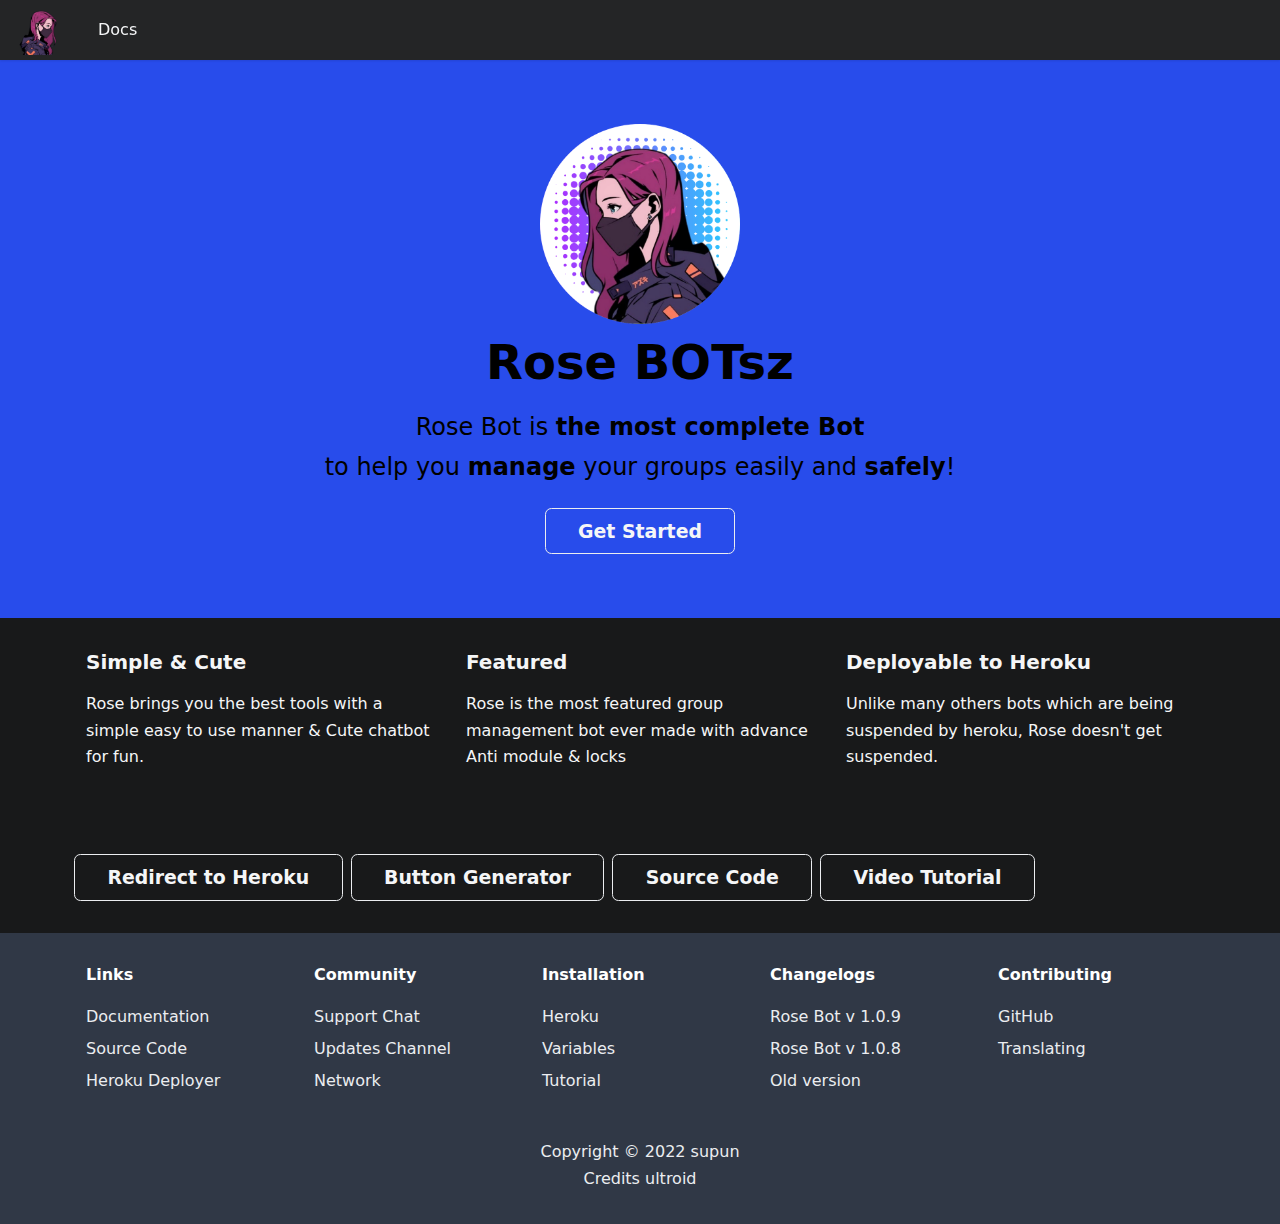
==== commit 38a450a6: "Add files via upload" ====
--- a/index.html
+++ b/index.html
@@ -34,66 +34,9 @@
                 <img src="assets/img/nav.png" width="50" height="50">
                 <a class="navbar__item navbar__link" href="https://szsupunma.gitbook.io/rose-bot/">Docs</a>
             </div>
-            <div class="navbar__items navbar__items--right">
-                <!--Added By Tharuk #2-->
-                <i class='fas fa-moon' id="ldicon"></i>
-                <!--END of #2-->
-            </div>
     </div>
   </nav>
 
-<!--<nav class="navbar navbar--fixed-top">
-    <div class="navbar__inner">
-        <div class="navbar__items">
-            <div aria-label="Navigation bar toggle" class="navbar__toggle" role="button" tabindex="0">
-                <svg aria-label="Menu" width="30" height="30" viewBox="0 0 30 30" role="img" focusable="false">
-                    <title>Menu</title>
-                    <path stroke="currentColor" stroke-linecap="round" stroke-miterlimit="10" stroke-width="2" d="M4 7h22M4 15h22M4 23h22"></path>
-                </svg>
-            </div>
-            <a class="navbar__brand" href="/">
-                <img src="assets/img/rose.png" href="https://szsupunma.gitbook.io/rose-bot/" width="50" height="50" />
-                <a class="navbar__item navbar__link" href="https://szsupunma.gitbook.io/rose-bot/">Docs</a>
-            </div>
-            <div class="navbar__items navbar__items--right">
-                <a href="https://github.com/szsupunma/sz-rosebot" target="_blank" rel="noopener noreferrer" class="navbar__item navbar__link">GitHub</a>
-                <div class="react-toggle react-toggle">
-                    <div class="react-toggle-track">
-                        <div class="react-toggle-track-check">
-                            <span class="toggle_3NWk">🌜</span>
-                        </div>
-                        <div class="react-toggle-track-x">
-                            <span class="toggle_3NWk">🌞</span>
-                        </div>
-                    </div>
-                    <div class="react-toggle-thumb"></div>
-                    <input type="checkbox" disabled="" aria-label="Dark mode toggle" class="react-toggle-screenreader-only">
-                </div>
-            </div>
-        </div>
-        <div role="presentation" class="navbar-sidebar__backdrop"></div>
-        <div class="navbar-sidebar">
-            <div class="navbar-sidebar__brand">
-                <a class="navbar__brand" href="/">
-                    <img src="assets/img/rose.png" alt="Rose BOTsz Logo" class="themedImage_YANc themedImage--light_3CMI navbar__logo">
-                    <img src="assets/img/rose.png" alt="Rose BOTsz  Logo" class="themedImage_YANc themedImage--dark_3ARp navbar__logo">
-                    <strong class="navbar__title">Rose BOTsz</strong>
-                </a>
-            </div>
-            <div class="navbar-sidebar__items">
-                <div class="menu">
-                    <ul class="menu__list">
-                        <li class="menu__list-item">
-                            <a class="menu__link" href="https://szsupunma.gitbook.io/rose-bot">Docs</a>
-                        </li>
-                        <li class="menu__list-item">
-                            <a href="https://github.com/szsupunma/sz-rosebot" target="_blank" rel="noopener noreferrer" class="menu__link">GitHub</a>
-                        </li>
-                    </ul>
-                </div>
-            </div>
-        </div>
-    </nav>-->
     <div class="main-wrapper">
         <header class="hero hero--primary heroBanner_2Ftp">
             <div class="container">
@@ -105,25 +48,25 @@
                 </div>
             </div>
         </header>
+        
         <main>
             <section class="features_P2SU">
                 <div class="container">
                     <div class="row">
                         <div class="col col--4">
-                            <div class="text--center">
-                                <img class="featureImage_3Xqx" src="assets/img/cute.png" width="5" height="5"></div>
+                            <div class="text--center"></div>
                                 <h3>Simple & Cute</h3>
                                 <p> Rose brings you the best tools with a simple easy to use manner & Cute chatbot for fun.</p>
                             </div>
                             <div class="col col--4">
-                                <div class="text--center">
-                                    <img class="featureImage_3Xqx" src="assets/img/module.png" width="50" height="50"></div>
+                                <div class="text--center"></div>
+    
                                 <h3>Featured</h3>
                                 <p> Rose is the most featured group management bot ever made with advance Anti module & locks</p>
                             </div>
                             <div class="col col--4">
-                                <div class="text--center">
-                                    <img class="featureImage_3Xqx" src="assets/img/heroku.svg" width="50" height="50"></div>
+                                <div class="text--center"></div>
+        
                                     <h3>Deployable to Heroku</h3>
                                     <p>Unlike many others bots which are being suspended by heroku, Rose doesn&#x27;t get suspended.</p>
                                 </div>
@@ -131,7 +74,31 @@
                         </div>
                     </section>
                 </main>
-            </div>
+                </div>
+
+<div>
+    <main>
+        <section class="features_P2SU">
+            <div class="container">
+                <div class="row">
+                        <div class="buttons_1Wc3">
+                            <a class="margin-horiz--xs button button--outline button--secondary button--lg" href="https://szsupunma.gitbook.io/rose-bot/">Redirect to Heroku</a>
+                        </div>
+                        <div class="buttons_1Wc3">
+                            <a class="margin-horiz--xs button button--outline button--secondary button--lg" href="https://szsupunma.gitbook.io/rose-bot/">Button Generator</a>
+                        </div>
+                        <div class="buttons_1Wc3">
+                            <a class="margin-horiz--xs button button--outline button--secondary button--lg" href="https://github.com/szsupunma/sz-rosebot">Source Code</a>
+                        </div>
+                        <div class="buttons_1Wc3">
+                            <a class="margin-horiz--xs button button--outline button--secondary button--lg" href="https://youtu.be/ZUvFSU8W7VA">Video Tutorial</a>
+                        </div>
+                    </div>
+                </section>
+            </main>
+
+</div>
+
 
 <footer class="footer footer--dark">
     <div class="container">
@@ -175,8 +142,9 @@
                 </ul>
             </div>
         </div>
+        <br>
         <div class="footer__bottom text--center">
-            <div class="footer__copyright">Copyright © 2022 <a href="https://github.com/szsupunma/sz-rosebot" target="_blank">Rose BOTsz</a>
+            <div class="footer__copyright">Copyright © 2022 supun <br> Credits ultroid
           </div>
         </div>
     </div>
--- a/assets/css/main.css
+++ b/assets/css/main.css
@@ -27,7 +27,7 @@
 .footer__items,.menu__list,
 .pills__item,.sidebarItem_2T0D{list-style-type:none}input,pre code{background-color:transparent}body:not(.navigation-with-keyboard) :not(input):focus,input{outline:0}
 
-:root{--ra-admonition-background-color:var(--ifm-alert-background-color);--ra-admonition-border-width:var(--ifm-alert-border-width);--ra-admonition-border-color:var(--ifm-alert-border-color);--ra-admonition-border-radius:var(--ifm-alert-border-radius);--ra-admonition-color:var(--ifm-alert-color);--ra-admonition-padding-vertical:var(--ifm-alert-padding-vertical);--ra-admonition-padding-horizontal:var(--ifm-alert-padding-horizontal);--ra-color-note:var(--ifm-color-secondary);--ra-color-important:var(--ifm-color-info);--ra-color-tip:var(--ifm-color-success);--ra-color-caution:var(--ifm-color-warning);--ra-color-warning:var(--ifm-color-danger);--ra-color-text-dark:var(--ifm-color-gray-900);--ifm-dark-value:10%;--ifm-darker-value:15%;--ifm-darkest-value:30%;--ifm-light-value:15%;--ifm-lighter-value:30%;--ifm-lightest-value:50%;--ifm-color-secondary:#ebedf0;--ifm-color-secondary-dark:#d4d5d8;--ifm-color-secondary-darker:#c8c9cc;--ifm-color-secondary-darkest:#a4a6a8;--ifm-color-secondary-light:#eef0f2;--ifm-color-secondary-lighter:#f1f2f5;--ifm-color-secondary-lightest:#f5f6f8;--ifm-color-success:#e395eb;--ifm-color-success-dark:#e28aee;--ifm-color-success-darker:#de6cf5;--ifm-color-success-darkest:#eda7f0;--ifm-color-success-light:#e394f7;--ifm-color-success-lighter:#e79aee;--ifm-color-success-lightest:#e589f1;--ifm-color-info:#54c7ec;--ifm-color-info-dark:#4cb3d4;--ifm-color-info-darker:#47a9c9;--ifm-color-info-darkest:#3b8ba5;--ifm-color-info-light:#6ecfef;--ifm-color-info-lighter:#87d8f2;--ifm-color-info-lightest:#aae3f6;--ifm-color-warning:#ffba00;--ifm-color-warning-dark:#e6a700;--ifm-color-warning-darker:#d99e00;--ifm-color-warning-darkest:#b38200;--ifm-color-warning-light:#ffc426;--ifm-color-warning-lighter:#ffcf4d;--ifm-color-warning-lightest:#ffdd80;--ifm-color-danger:#fa383e;--ifm-color-danger-dark:#e13238;--ifm-color-danger-darker:#d53035;--ifm-color-danger-darkest:#af272b;--ifm-color-danger-light:#fb565b;--ifm-color-danger-lighter:#fb7478;--ifm-color-danger-lightest:#fd9c9f;--ifm-color-white:#fff;--ifm-color-black:#000;--ifm-color-gray-0:var(--ifm-color-white);--ifm-color-gray-100:#f5f6f7;--ifm-color-gray-200:#ebedf0;--ifm-color-gray-300:#dadde1;--ifm-color-gray-400:#ccd0d5;--ifm-color-gray-500:#bec3c9;--ifm-color-gray-600:#8d949e;--ifm-color-gray-700:#606770;--ifm-color-gray-800:#444950;--ifm-color-gray-900:#1c1e21;--ifm-color-gray-1000:var(--ifm-color-black);--ifm-color-emphasis-0:var(--ifm-color-gray-0);--ifm-color-emphasis-100:var(--ifm-color-gray-100);--ifm-color-emphasis-200:var(--ifm-color-gray-200);--ifm-color-emphasis-300:var(--ifm-color-gray-300);--ifm-color-emphasis-400:var(--ifm-color-gray-400);--ifm-color-emphasis-500:var(--ifm-color-gray-500);--ifm-color-emphasis-600:var(--ifm-color-gray-600);--ifm-color-emphasis-700:var(--ifm-color-gray-700);--ifm-color-emphasis-800:var(--ifm-color-gray-800);--ifm-color-emphasis-900:var(--ifm-color-gray-900);--ifm-color-emphasis-1000:var(--ifm-color-gray-1000);--ifm-color-content:var(--ifm-color-emphasis-900);--ifm-color-content-inverse:var(--ifm-color-emphasis-0);--ifm-color-content-secondary:#606770;--ifm-background-color:transparent;--ifm-background-surface-color:var(--ifm-color-content-inverse);--ifm-global-border-width:1px;--ifm-global-radius:0.4rem;--ifm-hover-overlay:rgba(0,0,0,0.05);--ifm-font-color-base:var(--ifm-color-content);--ifm-font-color-base-inverse:var(--ifm-color-content-inverse);--ifm-font-color-secondary:var(--ifm-color-content-secondary);--ifm-font-family-base:system-ui,-apple-system,Segoe UI,Roboto,Ubuntu,Cantarell,Noto Sans,sans-serif,BlinkMacSystemFont,"Segoe UI",Helvetica,Arial,sans-serif,"Apple Color Emoji","Segoe UI Emoji","Segoe UI Symbol";--ifm-font-family-monospace:SFMono-Regular,Menlo,Monaco,Consolas,"Liberation Mono","Courier New",monospace;--ifm-font-size-base:100%;--ifm-font-weight-light:300;--ifm-font-weight-normal:400;--ifm-font-weight-semibold:500;--ifm-font-weight-bold:700;--ifm-font-weight-base:var(--ifm-font-weight-normal);--ifm-line-height-base:1.65;--ifm-global-spacing:1rem;--ifm-spacing-vertical:var(--ifm-global-spacing);--ifm-spacing-horizontal:var(--ifm-global-spacing);--ifm-transition-fast:200ms;--ifm-transition-slow:400ms;--ifm-transition-timing-default:cubic-bezier(0.08,0.52,0.52,1);--ifm-global-shadow-lw:0 1px 2px 0 rgba(0,0,0,0.1);--ifm-global-shadow-md:0 5px 40px rgba(0,0,0,0.2);--ifm-global-shadow-tl:0 12px 28px 0 rgba(0,0,0,0.2),0 2px 4px 0 rgba(0,0,0,0.1);--ifm-z-index-dropdown:2;--ifm-z-index-fixed:3;--ifm-z-index-overlay:4;--ifm-container-width:1140px;--ifm-code-background:var(--ifm-color-emphasis-200);--ifm-code-border-radius:var(--ifm-global-radius);--ifm-code-color:var(--ifm-color-emphasis-900);--ifm-code-padding-horizontal:0.4rem;--ifm-code-padding-vertical:0.2rem;--ifm-pre-background:var(--ifm-color-emphasis-100);--ifm-pre-border-radius:var(--ifm-code-border-radius);--ifm-pre-color:inherit;--ifm-pre-line-height:1.45;--ifm-pre-padding:1rem;--ifm-heading-color:inherit;--ifm-heading-margin-top:0;--ifm-heading-margin-bottom:var(--ifm-spacing-vertical);--ifm-heading-font-family:inherit;--ifm-heading-font-weight:var(--ifm-font-weight-bold);--ifm-heading-line-height:1.25;--ifm-h1-font-size:2rem;--ifm-h2-font-size:1.5rem;--ifm-h3-font-size:1.25rem;--ifm-h4-font-size:1rem;--ifm-h5-font-size:0.875rem;--ifm-h6-font-size:0.85rem;--ifm-image-alignment-padding:1.25rem;--ifm-leading-desktop:1.25;--ifm-leading:calc(var(--ifm-leading-desktop)*1rem);--ifm-list-left-padding:2rem;--ifm-list-margin:1rem;--ifm-list-item-margin:0.25rem;--ifm-list-paragraph-margin:1rem;--ifm-table-cell-padding:0.75rem;--ifm-table-background:transparent;--ifm-table-stripe-background:var(--ifm-color-emphasis-100);--ifm-table-border-width:1px;--ifm-table-border-color:var(--ifm-color-emphasis-300);--ifm-table-head-background:inherit;--ifm-table-head-color:inherit;--ifm-table-head-font-weight:var(--ifm-font-weight-bold);--ifm-table-cell-color:inherit;--ifm-link-color:var(--ifm-color-primary);--ifm-link-decoration:none;--ifm-link-hover-color:var(--ifm-link-color);--ifm-link-hover-decoration:underline;--ifm-paragraph-margin-bottom:var(--ifm-leading);--ifm-blockquote-color:#6a737d;--ifm-blockquote-font-size:var(--ifm-font-size-base);--ifm-blockquote-padding-horizontal:1rem;--ifm-blockquote-padding-vertical:1rem;--ifm-hr-border-color:var(--ifm-color-emphasis-500);--ifm-hr-border-width:1px;--ifm-hr-margin-vertical:1.5rem;--ifm-alert-background-color:inherit;--ifm-alert-border-color:inherit;--ifm-alert-border-radius:var(--ifm-global-radius);--ifm-alert-border-width:var(--ifm-global-border-width);--ifm-alert-color:var(--ifm-font-color-base-inverse);--ifm-alert-padding-horizontal:var(--ifm-spacing-horizontal);--ifm-alert-padding-vertical:var(--ifm-spacing-vertical);--ifm-avatar-intro-margin:1rem;--ifm-avatar-intro-alignment:inherit;--ifm-avatar-photo-size-sm:2rem;--ifm-avatar-photo-size-md:3rem;--ifm-avatar-photo-size-lg:4rem;--ifm-avatar-photo-size-xl:6rem;--ifm-badge-background-color:inherit;--ifm-badge-border-color:inherit;--ifm-badge-border-radius:var(--ifm-global-radius);--ifm-badge-border-width:var(--ifm-global-border-width);--ifm-badge-color:var(--ifm-color-white);--ifm-badge-padding-horizontal:calc(var(--ifm-spacing-horizontal)*0.5);--ifm-badge-padding-vertical:calc(var(--ifm-spacing-vertical)*0.25);--ifm-breadcrumb-border-radius:1.5rem;--ifm-breadcrumb-spacing:0.0625rem;--ifm-breadcrumb-color-active:var(--ifm-color-primary);--ifm-breadcrumb-item-background-active:var(--ifm-hover-overlay);--ifm-breadcrumb-padding-horizontal:1rem;--ifm-breadcrumb-padding-vertical:0.5rem;--ifm-breadcrumb-size-multiplier:1;--ifm-breadcrumb-separator:url('data:image/svg+xml;utf8,<svg xmlns="http://www.w3.org/2000/svg" x="0px" y="0px" viewBox="0 0 256 256"><g><g><polygon points="79.093,0 48.907,30.187 146.72,128 48.907,225.813 79.093,256 207.093,128"/></g></g><g></g><g></g><g></g><g></g><g></g><g></g><g></g><g></g><g></g><g></g><g></g><g></g><g></g><g></g><g></g></svg>');--ifm-breadcrumb-separator-filter:none;--ifm-breadcrumb-separator-size:0.5rem;--ifm-breadcrumb-separator-size-multiplier:1.25;--ifm-button-background-color:inherit;--ifm-button-border-color:var(--ifm-button-background-color);--ifm-button-border-width:var(--ifm-global-border-width);--ifm-button-color:var(--ifm-font-color-base-inverse);--ifm-button-font-weight:var(--ifm-font-weight-bold);--ifm-button-padding-horizontal:1.5rem;--ifm-button-padding-vertical:0.375rem;--ifm-button-size-multiplier:1;--ifm-button-transition-duration:var(--ifm-transition-fast);--ifm-button-border-radius:calc(var(--ifm-global-radius)*var(--ifm-button-size-multiplier));--ifm-button-group-margin:2px;--ifm-card-background-color:var(--ifm-background-surface-color);--ifm-card-border-radius:calc(var(--ifm-global-radius)*2);--ifm-card-horizontal-spacing:var(--ifm-global-spacing);--ifm-card-vertical-spacing:var(--ifm-global-spacing);--ifm-toc-border-color:var(--ifm-color-emphasis-300);--ifm-toc-link-color:var(--ifm-color-content-secondary);--ifm-toc-padding-left:0.5rem;--ifm-toc-padding-vertical:0.5rem;--ifm-dropdown-background-color:var(--ifm-background-surface-color);--ifm-dropdown-font-weight:var(--ifm-font-weight-semibold);--ifm-dropdown-link-color:var(--ifm-font-color-base);--ifm-dropdown-hover-background-color:var(--ifm-hover-overlay);--ifm-footer-background-color:var(--ifm-color-emphasis-100);--ifm-footer-color:inherit;--ifm-footer-link-color:var(--ifm-color-emphasis-700);--ifm-footer-link-hover-color:var(--ifm-color-primary);--ifm-footer-link-horizontal-spacing:0.5rem;--ifm-footer-padding-horizontal:calc(var(--ifm-spacing-horizontal)*2);--ifm-footer-padding-vertical:calc(var(--ifm-spacing-vertical)*2);--ifm-footer-title-color:inherit;--ifm-hero-background-color:var(--ifm-background-surface-color);--ifm-hero-text-color:var(--ifm-color-emphasis-800);--ifm-menu-color:var(--ifm-color-emphasis-700);--ifm-menu-color-active:var(--ifm-color-primary);--ifm-menu-color-background-active:var(--ifm-hover-overlay);--ifm-menu-color-background-hover:var(--ifm-hover-overlay);--ifm-menu-link-padding-horizontal:1rem;--ifm-menu-link-padding-vertical:0.375rem;--ifm-menu-link-sublist-icon:url('data:image/svg+xml;utf8,<svg xmlns="http://www.w3.org/2000/svg" width="16px" height="16px" viewBox="0 0 24 24"><path fill="rgba(0,0,0,0.5)" d="M7.41 15.41L12 10.83l4.59 4.58L18 14l-6-6-6 6z"></path></svg>');--ifm-menu-link-sublist-icon-filter:none;--ifm-navbar-background-color:var(--ifm-background-surface-color);--ifm-navbar-height:3.75rem;--ifm-navbar-item-padding-horizontal:1rem;--ifm-navbar-item-padding-vertical:0.25rem;--ifm-navbar-link-color:var(--ifm-font-color-base);--ifm-navbar-link-hover-color:var(--ifm-color-primary);--ifm-navbar-link-active-color:var(--ifm-link-color);--ifm-navbar-padding-horizontal:var(--ifm-spacing-horizontal);--ifm-navbar-padding-vertical:calc(var(--ifm-spacing-vertical)*0.5);--ifm-navbar-shadow:var(--ifm-global-shadow-lw);--ifm-navbar-search-input-background-color:var(--ifm-color-emphasis-200);--ifm-navbar-search-input-color:var(--ifm-color-emphasis-800);--ifm-navbar-search-input-placeholder-color:var(--ifm-color-emphasis-500);--ifm-navbar-search-input-icon:url('data:image/svg+xml;utf8,<svg fill="currentColor" xmlns="http://www.w3.org/2000/svg" viewBox="0 0 16 16" height="16px" width="16px"><path d="M6.02945,10.20327a4.17382,4.17382,0,1,1,4.17382-4.17382A4.15609,4.15609,0,0,1,6.02945,10.20327Zm9.69195,4.2199L10.8989,9.59979A5.88021,5.88021,0,0,0,12.058,6.02856,6.00467,6.00467,0,1,0,9.59979,10.8989l4.82338,4.82338a.89729.89729,0,0,0,1.29912,0,.89749.89749,0,0,0-.00087-1.29909Z" /></svg>');--ifm-navbar-sidebar-width:80vw;--ifm-pagination-border-radius:calc(var(--ifm-global-radius)*var(--ifm-pagination-size-multiplier));--ifm-pagination-color-active:var(--ifm-color-primary);--ifm-pagination-font-size:1rem;--ifm-pagination-item-active-background:var(--ifm-hover-overlay);--ifm-pagination-page-spacing:0.0625rem;--ifm-pagination-padding-horizontal:calc(var(--ifm-spacing-horizontal)*1);--ifm-pagination-padding-vertical:calc(var(--ifm-spacing-vertical)*0.25);--ifm-pagination-size-multiplier:1;--ifm-pagination-nav-border-radius:var(--ifm-global-radius);--ifm-pagination-nav-color-hover:var(--ifm-color-primary);--ifm-pills-color-active:var(--ifm-color-primary);--ifm-pills-color-background-active:var(--ifm-hover-overlay);--ifm-pills-spacing:0.0625rem;--ifm-tabs-color:var(--ifm-font-color-secondary);--ifm-tabs-color-active:var(--ifm-color-primary);--ifm-tabs-padding-horizontal:1rem;--ifm-tabs-padding-vertical:1rem;--ifm-tabs-spacing:0.0625rem;--ifm-scrollbar-size:7px;--ifm-scrollbar-track-background-color:#f1f1f1;--ifm-scrollbar-thumb-background-color:#888;--ifm-scrollbar-thumb-hover-background-color:#555;--ifm-color-primary:#25c2a0;--ifm-color-primary-dark:#21af90;--ifm-color-primary-darker:#1fa588;--ifm-color-primary-darkest:#1a8870;--ifm-color-primary-light:#46cbae;--ifm-color-primary-lighter:#66d4bd;--ifm-color-primary-lightest:#92e0d0;--ifm-code-font-size:95%;--docusaurus-announcement-bar-height:auto;--collapse-button-bg-color-dark:#2e333a;--doc-sidebar-width:300px}.admonition{margin-bottom:1em;--ra-admonition-icon-color:var(--ra-admonition-color)}.admonition:not(.alert){background-color:var(--ra-admonition-background-color);border:var(--ra-admonition-border-width) solid var(--ra-admonition-border-color);border-radius:var(--ra-admonition-border-radius);box-sizing:border-box;color:var(--ra-admonition-color);padding:var(--ra-admonition-padding-vertical) var(--ra-admonition-padding-horizontal);--ra-admonition-background-color:var(--ifm-color-primary)}.container,.row .col{padding:0 var(--ifm-spacing-horizontal);width:100%}.admonition h5{margin-top:0;margin-bottom:8px;text-transform:uppercase}.admonition-icon{display:inline-block;vertical-align:middle;margin-right:.2em}.admonition-icon svg{display:inline-block;width:22px;height:22px;stroke-width:0;fill:var(--ra-admonition-icon-color);stroke:var(--ra-admonition-icon-color)}.admonition-content>:last-child,blockquote>:last-child{margin-bottom:0}.admonition-note{--ra-admonition-color:var(--ra-color-text-dark)}*{box-sizing:border-box}html{font:var(--ifm-font-size-base)/var(--ifm-line-height-base) var(--ifm-font-family-base);background-color:var(--ifm-background-color);color:var(--ifm-font-color-base);text-rendering:optimizelegibility;-webkit-font-smoothing:antialiased;-ms-text-size-adjust:100%;-webkit-text-size-adjust:100%}body{margin:0;transition:var(--ifm-transition-fast) ease color}.container{max-width:var(--ifm-container-width);margin:0 auto}.padding-bottom--none,.padding-vert--none{padding-bottom:0!important}.padding-top--none,.padding-vert--none{padding-top:0!important}.padding-horiz--none,.padding-left--none{padding-left:0!important}.padding-horiz--none,.padding-right--none{padding-right:0!important}.container--fluid{max-width:inherit}.row{display:flex;flex-direction:row;flex-wrap:wrap;margin:0 calc(var(--ifm-spacing-horizontal)*-1)}.margin-bottom--none,.margin-vert--none,.markdown>:last-child{margin-bottom:0!important}.margin-top--none,.margin-vert--none,.markdown>:first-child{margin-top:0!important}.row .col{--ifm-col-width:100%;flex:1 0;margin-left:0}.row .col.col--1,.row .col.col--2,.row .col.col--3,.row .col[class*=col--]{flex:0 0 var(--ifm-col-width);max-width:var(--ifm-col-width)}.row .col.col--1{--ifm-col-width:8.33333%}.row .col.col--offset-1{margin-left:8.33333%}.row .col.col--2{--ifm-col-width:16.66667%}.row .col.col--offset-2{margin-left:16.66667%}.row .col.col--3{--ifm-col-width:25%}.row .col.col--offset-3{margin-left:25%}.row .col.col--4{--ifm-col-width:33.33333%;flex:0 0 var(--ifm-col-width);max-width:var(--ifm-col-width)}.row .col.col--offset-4{margin-left:33.33333%}.row .col.col--5{--ifm-col-width:41.66667%;flex:0 0 var(--ifm-col-width);max-width:var(--ifm-col-width)}.row .col.col--6,.row .col.col--7{flex:0 0 var(--ifm-col-width);max-width:var(--ifm-col-width)}.row .col.col--offset-5{margin-left:41.66667%}.row .col.col--6{--ifm-col-width:50%}.row .col.col--offset-6{margin-left:50%}.row .col.col--7{--ifm-col-width:58.33333%}.row .col.col--offset-7{margin-left:58.33333%}.row .col.col--8{--ifm-col-width:66.66667%;flex:0 0 var(--ifm-col-width);max-width:var(--ifm-col-width)}.row .col.col--offset-8{margin-left:66.66667%}.row .col.col--9{--ifm-col-width:75%;flex:0 0 var(--ifm-col-width);max-width:var(--ifm-col-width)}.row .col.col--10,.row .col.col--11{flex:0 0 var(--ifm-col-width);max-width:var(--ifm-col-width)}.row .col.col--offset-9{margin-left:75%}.row .col.col--10{--ifm-col-width:83.33333%}.row .col.col--offset-10{margin-left:83.33333%}.row .col.col--11{--ifm-col-width:91.66667%}.row .col.col--offset-11{margin-left:91.66667%}.row .col.col--12{--ifm-col-width:100%;flex:0 0 var(--ifm-col-width);max-width:var(--ifm-col-width)}.row .col.col--offset-12{margin-left:100%}.row--no-gutters{margin-left:0;margin-right:0}.margin-horiz--none,.margin-left--none{margin-left:0!important}.margin-horiz--none,.margin-right--none{margin-right:0!important}.row--no-gutters>.col{padding-left:0;padding-right:0}.row--align-top{align-items:flex-start}.row--align-bottom{align-items:flex-end}.row--align-center{align-items:center}.row--align-stretch{align-items:stretch}.row--align-baseline{align-items:baseline}.margin--none{margin:0!important}.margin-bottom--xs,.margin-vert--xs{margin-bottom:.25rem!important}.margin-top--xs,.margin-vert--xs{margin-top:.25rem!important}.margin-horiz--xs,.margin-left--xs{margin-left:.25rem!important}.margin-horiz--xs,.margin-right--xs{margin-right:.25rem!important}.margin--xs{margin:.25rem!important}.margin-bottom--sm,.margin-vert--sm{margin-bottom:.5rem!important}.margin-top--sm,.margin-vert--sm{margin-top:.5rem!important}.margin-horiz--sm,.margin-left--sm{margin-left:.5rem!important}.margin-horiz--sm,.margin-right--sm{margin-right:.5rem!important}.margin--sm{margin:.5rem!important}.margin-bottom--md,.margin-vert--md{margin-bottom:1rem!important}.margin-top--md,.margin-vert--md{margin-top:1rem!important}.margin-horiz--md,.margin-left--md{margin-left:1rem!important}.margin-horiz--md,.margin-right--md{margin-right:1rem!important}.margin--md{margin:1rem!important}.margin-bottom--lg,.margin-vert--lg{margin-bottom:2rem!important}.margin-top--lg,.margin-vert--lg{margin-top:2rem!important}.margin-horiz--lg,.margin-left--lg{margin-left:2rem!important}.margin-horiz--lg,.margin-right--lg{margin-right:2rem!important}.margin--lg{margin:2rem!important}.margin-bottom--xl,.margin-vert--xl{margin-bottom:5rem!important}.margin-top--xl,.margin-vert--xl{margin-top:5rem!important}.margin-horiz--xl,.margin-left--xl{margin-left:5rem!important}.margin-horiz--xl,.margin-right--xl{margin-right:5rem!important}.margin--xl{margin:5rem!important}.padding--none{padding:0!important}.padding-bottom--xs,.padding-vert--xs{padding-bottom:.25rem!important}.padding-top--xs,.padding-vert--xs{padding-top:.25rem!important}.padding-horiz--xs,.padding-left--xs{padding-left:.25rem!important}.padding-horiz--xs,.padding-right--xs{padding-right:.25rem!important}.padding--xs{padding:.25rem!important}.padding-bottom--sm,.padding-vert--sm{padding-bottom:.5rem!important}.padding-top--sm,.padding-vert--sm{padding-top:.5rem!important}.padding-horiz--sm,.padding-left--sm{padding-left:.5rem!important}.padding-horiz--sm,.padding-right--sm{padding-right:.5rem!important}.padding--sm{padding:.5rem!important}.padding-bottom--md,.padding-vert--md{padding-bottom:1rem!important}.padding-top--md,.padding-vert--md{padding-top:1rem!important}.padding-horiz--md,.padding-left--md{padding-left:1rem!important}.padding-horiz--md,.padding-right--md{padding-right:1rem!important}.padding--md{padding:1rem!important}.padding-bottom--lg,.padding-vert--lg{padding-bottom:2rem!important}.padding-top--lg,.padding-vert--lg{padding-top:2rem!important}.padding-horiz--lg,.padding-left--lg{padding-left:2rem!important}.padding-horiz--lg,.padding-right--lg{padding-right:2rem!important}.padding--lg{padding:2rem!important}.padding-bottom--xl,.padding-vert--xl{padding-bottom:5rem!important}.padding-top--xl,.padding-vert--xl{padding-top:5rem!important}.padding-horiz--xl,.padding-left--xl{padding-left:5rem!important}.padding-horiz--xl,.padding-right--xl{padding-right:5rem!important}.padding--xl{padding:5rem!important}code{background-color:var(--ifm-code-background);border-radius:var(--ifm-code-border-radius);color:var(--ifm-code-color);font-family:var(--ifm-font-family-monospace);font-size:var(--ifm-code-font-size);padding:var(--ifm-code-padding-vertical) var(--ifm-code-padding-horizontal)}a code{color:inherit}pre{background-color:var(--ifm-pre-background);border-radius:var(--ifm-pre-border-radius);color:var(--ifm-pre-color);font:var(--ifm-code-font-size)/var(--ifm-pre-line-height) var(--ifm-font-family-monospace);padding:var(--ifm-pre-padding)}pre,pre code{word-wrap:normal}pre code{display:inline;font-size:100%;line-height:inherit;overflow:visible;padding:0;white-space:pre;word-break:normal}kbd{background-color:var(--ifm-color-emphasis-0);border:1px solid var(--ifm-color-emphasis-400);border-radius:.2rem;box-shadow:inset 0 -1px 0 var(--ifm-color-emphasis-400);color:var(--ifm-color-emphasis-800);font:80% var(--ifm-font-family-monospace);padding:.15rem .3rem}h1,h2,h3,h4,h5,h6{color:var(--ifm-heading-color);font-weight:var(--ifm-heading-font-weight);line-height:var(--ifm-heading-line-height);margin:var(--ifm-heading-margin-top) 0 var(--ifm-heading-margin-bottom) 0}.badge,strong{font-weight:var(--ifm-font-weight-bold)}h1{font-size:var(--ifm-h1-font-size)}h2{font-size:var(--ifm-h2-font-size)}h3{font-size:var(--ifm-h3-font-size)}h4{font-size:var(--ifm-h4-font-size)}h5{font-size:var(--ifm-h5-font-size)}h6{font-size:var(--ifm-h6-font-size)}img{border-style:none}img[align=right]{padding-left:var(--image-alignment-padding)}img[align=left]{padding-right:var(--image-alignment-padding)}.markdown{--ifm-h1-vertical-rhythm-top:3;--ifm-h2-vertical-rhythm-top:2;--ifm-h3-vertical-rhythm-top:1.5;--ifm-heading-vertical-rhythm-top:1.25;--ifm-h1-vertical-rhythm-bottom:1.25;--ifm-heading-vertical-rhythm-bottom:1}.markdown:after,.markdown:before,hr:after,hr:before{content:"";display:table}.markdown:after,hr:after{clear:both}.markdown>h1{--ifm-h1-font-size:3rem;margin-bottom:calc(var(--ifm-h1-vertical-rhythm-bottom)*var(--ifm-leading));margin-top:calc(var(--ifm-h1-vertical-rhythm-top)*var(--ifm-leading))}.markdown>h2,.markdown>h3,.markdown>h4,.markdown>h5,.markdown>h6{margin-bottom:calc(var(--ifm-heading-vertical-rhythm-bottom)*var(--ifm-leading))}.markdown>h2{--ifm-h2-font-size:2rem;margin-top:calc(var(--ifm-h2-vertical-rhythm-top)*var(--ifm-leading))}.markdown>h3{--ifm-h3-font-size:1.5rem;margin-top:calc(var(--ifm-h3-vertical-rhythm-top)*var(--ifm-leading))}.markdown>h4,.markdown>h5,.markdown>h6{margin-top:calc(var(--ifm-heading-vertical-rhythm-top)*var(--ifm-leading))}.markdown>p,.markdown>pre,.markdown>ul{margin-bottom:var(--ifm-leading)}.markdown li>p{margin-top:var(--ifm-list-paragraph-margin)}.markdown li+li{margin-top:var(--ifm-list-item-margin)}ol,ul{margin:0 0 var(--ifm-list-margin);padding-left:var(--ifm-list-left-padding)}ol ol,ul ol{list-style-type:lower-roman}.avatar__name,ol ol,ol ul,ul ol,ul ul{margin:0}ol ol ol,ol ul ol,ul ol ol,ul ul ol{list-style-type:lower-alpha}table{border-collapse:collapse;display:block;margin-bottom:var(--ifm-spacing-vertical);width:100%}.avatar__photo,.card,hr{overflow:hidden}table tr{background-color:var(--ifm-table-background);border-top:var(--ifm-table-border-width) solid var(--ifm-table-border-color)}table tr:nth-child(2n){background-color:var(--ifm-table-stripe-background)}table td,table th{border:var(--ifm-table-border-width) solid var(--ifm-table-border-color);padding:var(--ifm-table-cell-padding)}table th{background-color:var(--ifm-table-head-background);color:var(--ifm-table-head-color);font-weight:var(--ifm-table-head-font-weight)}table td{color:var(--ifm-table-cell-color)}a{color:var(--ifm-link-color);text-decoration:var(--ifm-link-decoration);transition:color var(--ifm-transition-fast) var(--ifm-transition-timing-default)}a:hover{color:var(--ifm-link-hover-color);-webkit-text-decoration:var(--ifm-link-hover-decoration);text-decoration:var(--ifm-link-hover-decoration)}.alert,.alert a{color:var(--ifm-alert-color)}.breadcrumbs__link:hover,a:not([href]){text-decoration:none}p{margin:0 0 var(--ifm-paragraph-margin-bottom)}blockquote{border-left:6px solid var(--ifm-color-emphasis-300);color:var(--ifm-blockquote-color);font-size:var(--ifm-blockquote-font-size);padding:var(--ifm-blockquote-padding-vertical) var(--ifm-blockquote-padding-horizontal)}blockquote>:first-child{margin-top:0}hr{border:var(--ifm-hr-border-width) solid var(--ifm-hr-border-color);margin:var(--ifm-hr-margin-vertical) 0}.alert{background-color:var(--ifm-alert-background-color);border:var(--ifm-alert-border-width) solid var(--ifm-alert-border-color);border-radius:var(--ifm-alert-border-radius);padding:var(--ifm-alert-padding-vertical) var(--ifm-alert-padding-horizontal)}.alert--primary{--ifm-alert-background-color:var(--ifm-color-primary);--ifm-alert-border-color:var(--ifm-color-primary)}.alert--secondary{--ifm-alert-background-color:var(--ifm-color-secondary);--ifm-alert-border-color:var(--ifm-color-secondary);--ifm-alert-color:var(--ifm-color-gray-900)}.alert--success{--ifm-alert-background-color:var(--ifm-color-success);--ifm-alert-border-color:var(--ifm-color-success)}.alert--info{--ifm-alert-background-color:var(--ifm-color-info);--ifm-alert-border-color:var(--ifm-color-info)}.alert--warning{--ifm-alert-background-color:var(--ifm-color-warning);--ifm-alert-border-color:var(--ifm-color-warning)}.alert--danger{--ifm-alert-background-color:var(--ifm-color-danger);--ifm-alert-border-color:var(--ifm-color-danger)}.alert a{text-decoration:underline}.alert .close{margin-right:calc(var(--ifm-alert-padding-horizontal)*-1);margin-top:calc(var(--ifm-alert-padding-vertical)*-1)}.avatar,.navbar,.navbar>.container,.navbar>.container-fluid{display:flex}.avatar__photo-link{display:block}.avatar__photo{border-radius:50%;height:var(--ifm-avatar-photo-size-md);width:var(--ifm-avatar-photo-size-md)}.avatar__photo--sm{height:var(--ifm-avatar-photo-size-sm);width:var(--ifm-avatar-photo-size-sm)}.avatar__photo--lg{height:var(--ifm-avatar-photo-size-lg);width:var(--ifm-avatar-photo-size-lg)}.avatar__photo--xl{height:var(--ifm-avatar-photo-size-xl);width:var(--ifm-avatar-photo-size-xl)}.avatar__photo+.avatar__intro{margin-left:var(--ifm-avatar-intro-margin)}.avatar__intro{display:flex;flex:1 1;flex-direction:column;justify-content:center;text-align:var(--ifm-avatar-intro-alignment)}.badge,.breadcrumbs__item,.breadcrumbs__link,.button,.dropdown>.navbar__link:after,.menu__link--sublist:after{display:inline-block}.avatar__subtitle{margin-top:.25rem}.avatar--vertical{--ifm-avatar-intro-alignment:center;--ifm-avatar-intro-margin:0.5rem;align-items:center;flex-direction:column}.avatar--vertical .avatar__intro{margin-left:0}.badge{background-color:var(--ifm-badge-background-color);border:var(--ifm-badge-border-width) solid var(--ifm-badge-border-color);border-radius:var(--ifm-badge-border-radius);color:var(--ifm-badge-color);font-size:75%;line-height:1;padding:var(--ifm-badge-padding-vertical) var(--ifm-badge-padding-horizontal);vertical-align:baseline}.badge--primary{--ifm-badge-background-color:var(--ifm-color-primary)}.badge--primary,.badge--secondary{--ifm-badge-border-color:var(--ifm-badge-background-color)}.badge--secondary{--ifm-badge-background-color:var(--ifm-color-secondary);color:var(--ifm-color-black)}.badge--success{--ifm-badge-background-color:var(--ifm-color-success)}.badge--info,.badge--success{--ifm-badge-border-color:var(--ifm-badge-background-color)}.badge--info{--ifm-badge-background-color:var(--ifm-color-info)}.badge--warning{--ifm-badge-background-color:var(--ifm-color-warning)}.badge--danger,.badge--warning{--ifm-badge-border-color:var(--ifm-badge-background-color)}.badge--danger{--ifm-badge-background-color:var(--ifm-color-danger)}.breadcrumbs{margin-bottom:0;padding-left:0}.breadcrumbs__item:not(:first-child){margin-left:var(--ifm-breadcrumb-spacing)}.breadcrumbs__item:not(:last-child){margin-right:var(--ifm-breadcrumb-spacing)}.breadcrumbs__item:not(:last-child):after{background:var(--ifm-breadcrumb-separator) 50%;content:" ";display:inline-block;height:calc(var(--ifm-breadcrumb-separator-size)*var(--ifm-breadcrumb-size-multiplier)*var(--ifm-breadcrumb-separator-size-multiplier));margin:0 .5rem;opacity:.5;width:calc(var(--ifm-breadcrumb-separator-size)*var(--ifm-breadcrumb-size-multiplier)*var(--ifm-breadcrumb-separator-size-multiplier));filter:var(--ifm-breadcrumb-separator-filter)}.breadcrumbs__item--active .breadcrumbs__link{color:var(--ifm-breadcrumb-color-active)}.breadcrumbs__item--active .breadcrumbs__link,.breadcrumbs__item:not(.breadcrumbs__item--active):hover .breadcrumbs__link{background:var(--ifm-breadcrumb-item-background-active)}.breadcrumbs__link{border-radius:var(--ifm-breadcrumb-border-radius);color:var(--ifm-font-color-base);font-size:calc(1rem*var(--ifm-breadcrumb-size-multiplier));padding:calc(var(--ifm-breadcrumb-padding-vertical)*var(--ifm-breadcrumb-size-multiplier)) calc(var(--ifm-breadcrumb-padding-horizontal)*var(--ifm-breadcrumb-size-multiplier));transition-property:background,color;transition-duration:var(--ifm-transition-fast)}.breadcrumbs--sm{--ifm-breadcrumb-size-multiplier:0.8}.breadcrumbs--lg{--ifm-breadcrumb-size-multiplier:1.2}.button{-webkit-appearance:none;appearance:none;background-color:var(--ifm-button-background-color);border:var(--ifm-button-border-width) solid var(--ifm-button-border-color);border-radius:var(--ifm-button-border-radius);font-size:calc(0.875rem*var(--ifm-button-size-multiplier));font-weight:var(--ifm-button-font-weight);line-height:1.5;padding:calc(var(--ifm-button-padding-vertical)*var(--ifm-button-size-multiplier)) calc(var(--ifm-button-padding-horizontal)*var(--ifm-button-size-multiplier));text-align:center;transition-property:color,background,border-color;transition-duration:var(--ifm-button-transition-duration);user-select:none;vertical-align:middle;white-space:nowrap}.button,.button:hover{color:var(--ifm-button-color);text-decoration:none}.button--outline{--ifm-button-background-color:transparent;--ifm-button-color:var(--ifm-button-border-color)}.button--outline:hover{--ifm-button-background-color:var(--ifm-button-border-color)}.button--outline.button--active,.button--outline:active,.button--outline:hover{--ifm-button-color:var(--ifm-font-color-base-inverse)}.button--link{--ifm-button-background-color:transparent;--ifm-button-border-color:transparent;color:var(--ifm-link-color);text-decoration:var(--ifm-link-decoration)}.button--link.button--active,.button--link:active,.button--link:hover{color:var(--ifm-link-hover-color);-webkit-text-decoration:var(--ifm-link-hover-decoration);text-decoration:var(--ifm-link-hover-decoration)}.button.disabled,.button:disabled,.button[disabled]{opacity:.65;pointer-events:none}.button--sm{--ifm-button-size-multiplier:0.8}.button--lg{--ifm-button-size-multiplier:1.35}.button--block{display:block;width:100%}.button.button--secondary{color:var(--ifm-color-gray-900)}.button.button--secondary.button--outline:not(.button--active):not(:hover),.sidebarItemLink_v5H9{color:var(--ifm-font-color-base)}.button--primary{--ifm-button-border-color:var(--ifm-color-primary)}.button--primary:not(.button--outline){--ifm-button-background-color:var(--ifm-color-primary)}.button--primary:not(.button--outline):hover{--ifm-button-background-color:var(--ifm-color-primary-dark);--ifm-button-border-color:var(--ifm-color-primary-dark)}.button--primary.button--active,.button--primary:active{--ifm-button-border-color:var(--ifm-color-primary-darker);--ifm-button-background-color:var(--ifm-color-primary-darker);background-color:var(--ifm-color-primary-darker);border-color:var(--ifm-color-primary-darker)}.button--secondary{--ifm-button-border-color:var(--ifm-color-secondary)}.button--secondary:not(.button--outline){--ifm-button-background-color:var(--ifm-color-secondary)}.button--secondary:not(.button--outline):hover{--ifm-button-background-color:var(--ifm-color-secondary-dark);--ifm-button-border-color:var(--ifm-color-secondary-dark)}.button--secondary.button--active,.button--secondary:active{--ifm-button-border-color:var(--ifm-color-secondary-darker);--ifm-button-background-color:var(--ifm-color-secondary-darker);background-color:var(--ifm-color-secondary-darker);border-color:var(--ifm-color-secondary-darker)}.button--success{--ifm-button-border-color:var(--ifm-color-success)}.button--success:not(.button--outline){--ifm-button-background-color:var(--ifm-color-success)}.button--success:not(.button--outline):hover{--ifm-button-background-color:var(--ifm-color-success-dark);--ifm-button-border-color:var(--ifm-color-success-dark)}.button--success.button--active,.button--success:active{--ifm-button-border-color:var(--ifm-color-success-darker);--ifm-button-background-color:var(--ifm-color-success-darker);background-color:var(--ifm-color-success-darker);border-color:var(--ifm-color-success-darker)}.button--info{--ifm-button-border-color:var(--ifm-color-info)}.button--info:not(.button--outline){--ifm-button-background-color:var(--ifm-color-info)}.button--info:not(.button--outline):hover{--ifm-button-background-color:var(--ifm-color-info-dark);--ifm-button-border-color:var(--ifm-color-info-dark)}.button--info.button--active,.button--info:active{--ifm-button-border-color:var(--ifm-color-info-darker);--ifm-button-background-color:var(--ifm-color-info-darker);background-color:var(--ifm-color-info-darker);border-color:var(--ifm-color-info-darker)}.button--warning{--ifm-button-border-color:var(--ifm-color-warning)}.button--warning:not(.button--outline){--ifm-button-background-color:var(--ifm-color-warning)}.button--warning:not(.button--outline):hover{--ifm-button-background-color:var(--ifm-color-warning-dark);--ifm-button-border-color:var(--ifm-color-warning-dark)}.button--warning.button--active,.button--warning:active{--ifm-button-border-color:var(--ifm-color-warning-darker);--ifm-button-background-color:var(--ifm-color-warning-darker);background-color:var(--ifm-color-warning-darker);border-color:var(--ifm-color-warning-darker)}.button--danger{--ifm-button-border-color:var(--ifm-color-danger)}.button--danger:not(.button--outline){--ifm-button-background-color:var(--ifm-color-danger)}.button--danger:not(.button--outline):hover{--ifm-button-background-color:var(--ifm-color-danger-dark);--ifm-button-border-color:var(--ifm-color-danger-dark)}.button--danger.button--active,.button--danger:active{--ifm-button-border-color:var(--ifm-color-danger-darker);--ifm-button-background-color:var(--ifm-color-danger-darker);background-color:var(--ifm-color-danger-darker);border-color:var(--ifm-color-danger-darker)}.button-group{display:inline-flex}.button-group>.button:not(:first-child){border-bottom-left-radius:0;border-top-left-radius:0;margin-left:var(--ifm-button-group-margin)}.button-group>.button:not(:last-child){border-bottom-right-radius:0;border-top-right-radius:0}.button-group>.button--active{z-index:1}.button-group--block{display:flex;justify-content:stretch}.button-group--block>.button{flex-grow:1}.card{background-color:var(--ifm-card-background-color);border-radius:var(--ifm-card-border-radius);box-shadow:var(--ifm-global-shadow-lw);display:flex;flex-direction:column}.card--full-height,body,html{height:100%}.card__image{padding-top:var(--ifm-card-vertical-spacing)}.card__image:first-child{padding-top:0}.card__body,.card__footer,.card__header{padding:var(--ifm-card-vertical-spacing) var(--ifm-card-horizontal-spacing)}.card__body:not(:last-child),.card__footer:not(:last-child),.card__header:not(:last-child){padding-bottom:0}.card__body>:last-child,.card__footer>:last-child,.card__header>:last-child{margin-bottom:0}.card__footer{margin-top:auto}.table-of-contents{font-size:.8rem;margin-bottom:0;padding:var(--ifm-toc-padding-vertical) 0}.table-of-contents,.table-of-contents ul{list-style-type:none;padding-left:var(--ifm-toc-padding-left)}.table-of-contents li{margin:var(--ifm-toc-padding-vertical)}.table-of-contents__left-border{border-left:1px solid var(--ifm-toc-border-color)}.table-of-contents__link{color:var(--ifm-toc-link-color)}.table-of-contents__link--active,.table-of-contents__link--active code,.table-of-contents__link:hover,.table-of-contents__link:hover code{color:var(--ifm-color-primary);text-decoration:none}.close{-webkit-appearance:none;appearance:none;background:none;border:none;color:var(--ifm-color-black);float:right;font-size:1.5rem;font-weight:var(--ifm-font-weight-bold);line-height:1;opacity:.5;padding:1rem;transition:opacity var(--ifm-transition-fast) var(--ifm-transition-timing-default)}.close:hover{opacity:.7}.close:focus{opacity:.8}.dropdown{display:inline-flex;font-weight:var(--ifm-dropdown-font-weight);position:relative;vertical-align:top}.dropdown--hoverable:hover .dropdown__menu,.dropdown--show .dropdown__menu{opacity:1;transform:scale(1);visibility:visible}.dropdown--right .dropdown__menu{right:0}.dropdown--nocaret .navbar__link:after{content:none!important}.dropdown__menu{background-color:var(--ifm-dropdown-background-color);border-radius:var(--ifm-global-radius);box-shadow:var(--ifm-global-shadow-md);visibility:hidden;opacity:0;transform:scale(.8);min-width:10rem;list-style:none;padding:.5rem;position:absolute;top:100%;z-index:var(--ifm-z-index-dropdown);transition-property:opacity,transform,visibility;transition-duration:var(--ifm-transition-fast);transition-timing-function:cubic-bezier(.24,.22,.015,1.56)}.dropdown__link{border-radius:.375rem;color:var(--ifm-dropdown-link-color);display:block;font-size:.875rem;padding:.375rem .5rem;white-space:nowrap}.dropdown__link--active,.dropdown__link:hover{background-color:var(--ifm-dropdown-hover-background-color);text-decoration:none;color:var(--ifm-dropdown-link-color)}.dropdown__link--active,.dropdown__link--active:hover{--ifm-dropdown-link-color:var(--ifm-link-color)}.dropdown>.navbar__link:after{border-color:currentcolor transparent;border-style:solid;border-width:.4em .4em 0;content:"";margin-left:.3em;vertical-align:middle}.footer{background-color:var(--ifm-footer-background-color);color:var(--ifm-footer-color);padding:var(--ifm-footer-padding-vertical) var(--ifm-footer-padding-horizontal)}.navbar__item.dropdown,[type=checkbox]{padding:0}.footer--dark{--ifm-footer-background-color:#303846;--ifm-footer-color:var(--ifm-footer-link-color);--ifm-footer-link-color:var(--ifm-color-secondary);--ifm-footer-title-color:var(--ifm-color-white)}.footer__links{margin-bottom:1rem}.footer__link-item{color:var(--ifm-footer-link-color);line-height:2}.footer__link-item:hover{color:var(--ifm-footer-link-hover-color)}.footer__link-separator{margin:0 var(--ifm-footer-link-horizontal-spacing)}.footer__logo{margin-top:1rem;max-width:10rem}.footer__item,.pills__item+.pills__item{margin-top:0}.footer__title{color:var(--ifm-footer-title-color)}.footer__items{margin-bottom:0;padding-left:0}.hero{align-items:center;background-color:var(--ifm-hero-background-color);color:var(--ifm-hero-text-color);display:flex;padding:4rem 2rem}.hero--primary{--ifm-hero-background-color:var(--ifm-color-primary);--ifm-hero-text-color:var(--ifm-font-color-base-inverse)}.hero--dark{--ifm-hero-background-color:#303846;--ifm-hero-text-color:var(--ifm-color-white)}.blogPostTitle_3-lP,.hero__title{font-size:3rem}.hero__subtitle{font-size:1.5rem}.menu{font-weight:var(--ifm-font-weight-semibold);overflow-x:hidden}.menu__list{margin:0;padding-left:0}.menu__list .menu__list{margin-left:var(--ifm-menu-link-padding-horizontal);overflow-y:hidden;will-change:height;transition:height var(--ifm-transition-fast) linear}.menu__list-item{margin:.25rem 0}.menu__list-item--collapsed .menu__list{overflow:hidden;height:0!important}.menu__list-item--collapsed .menu__link--sublist:after{transform:rotate(90deg)}.menu__link{border-radius:.25rem;display:flex;line-height:20px;justify-content:space-between;padding:var(--ifm-menu-link-padding-vertical) var(--ifm-menu-link-padding-horizontal)}.menu__link,.menu__link:hover{color:var(--ifm-menu-color);transition-property:color,background;transition-duration:var(--ifm-transition-fast);transition-timing-function:var(--ifm-transition-timing-default)}.menu__link:hover{text-decoration:none;background:var(--ifm-menu-color-background-hover)}.menu__link--sublist:after{background:var(--ifm-menu-link-sublist-icon) 50%/2rem 2rem;content:" ";height:1.25rem;width:1.25rem;transition:transform var(--ifm-transition-fast) linear;transform:rotate(180deg);filter:var(--ifm-menu-link-sublist-icon-filter)}.menu__link--active,.menu__link--active:hover{color:var(--ifm-menu-color-active)}.navbar__brand,.navbar__link{color:var(--ifm-navbar-link-color)}.menu__link--active:not(.menu__link--sublist){background:var(--ifm-menu-color-background-active)}.menu--responsive .menu__button{bottom:2rem;display:none;position:fixed;right:1rem;z-index:var(--ifm-z-index-fixed)}.menu--show{-ms-scroll-chaining:none;background:var(--ifm-background-surface-color);bottom:0;left:0;overscroll-behavior:contain;padding:1rem;position:fixed;right:0;top:0;z-index:var(--ifm-z-index-overlay)}.menu--show .menu__list{display:inherit;opacity:1;transition:opacity var(--ifm-transition-fast) linear}.navbar{background-color:var(--ifm-navbar-background-color);box-shadow:var(--ifm-navbar-shadow);height:var(--ifm-navbar-height);padding:var(--ifm-navbar-padding-vertical) var(--ifm-navbar-padding-horizontal);width:100%}.navbar__item,.navbar__link{padding:var(--ifm-navbar-item-padding-vertical) var(--ifm-navbar-item-padding-horizontal)}.navbar--fixed-top{position:-webkit-sticky;position:sticky;top:0;z-index:var(--ifm-z-index-fixed)}.navbar__inner{align-items:stretch;display:flex;flex-wrap:wrap;justify-content:space-between;width:100%}.navbar__brand{align-items:center;display:flex;font-weight:700;height:2rem;margin-right:1rem}.navbar__brand:hover{text-decoration:none;color:inherit}.navbar__title{flex-shrink:0;max-width:100%}.navbar__toggle{cursor:pointer;display:none;margin-right:.5rem}.navbar__logo{height:100%;margin-right:.5rem}.navbar__items{align-items:center;display:flex;flex:1 1 auto}.navbar__items--center{flex:0 0 auto}.navbar__items--center .navbar__brand{margin:0}.navbar__items--right{justify-content:flex-end}.navbar__item{display:inline-block}#nprogress,.navbar__item.dropdown .navbar__link:not([href]){pointer-events:none}.navbar__link{font-weight:var(--ifm-font-weight-semibold);text-decoration:none}.navbar__link--active,.navbar__link:hover{color:var(--ifm-navbar-link-hover-color);text-decoration:none}.navbar--dark{--ifm-navbar-background-color:#303846;--ifm-navbar-link-color:var(--ifm-color-white);--ifm-navbar-link-hover-color:var(--ifm-color-primary);--ifm-navbar-search-input-background-color:hsla(0,0%,100%,0.1);--ifm-navbar-search-input-color:var(--ifm-color-white);--ifm-navbar-search-input-placeholder-color:hsla(0,0%,100%,0.5)}.navbar--primary{--ifm-navbar-background-color:var(--ifm-color-primary);--ifm-navbar-link-hover-color:var(--ifm-color-white);--ifm-navbar-search-input-background-color:hsla(0,0%,100%,0.1);--ifm-navbar-search-input-color:var(--ifm-color-emphasis-500);--ifm-navbar-search-input-placeholder-color:hsla(0,0%,100%,0.5)}.navbar__search{padding-left:var(--ifm-navbar-padding-horizontal)}.navbar__search-input{-webkit-appearance:none;appearance:none;background:var(--ifm-navbar-search-input-background-color) var(--ifm-navbar-search-input-icon) no-repeat .75rem/1rem 1rem;border-radius:2rem;border:none;cursor:text;color:var(--ifm-navbar-search-input-color);display:inline-block;font-size:.9rem;line-height:2rem;padding:0 .5rem 0 2.25rem;width:12.5rem}.navbar-sidebar,.navbar-sidebar__backdrop{bottom:0;display:none;top:0;left:0;position:fixed}.navbar__search-input:-ms-input-placeholder{color:var(--ifm-navbar-search-input-placeholder-color)}.navbar__search-input::placeholder{color:var(--ifm-navbar-search-input-placeholder-color)}.navbar-sidebar{background-color:var(--ifm-navbar-background-color);box-shadow:var(--ifm-global-shadow-md);transform:translateX(-100%);transition:transform var(--ifm-transition-fast) ease;width:var(--ifm-navbar-sidebar-width);overflow:auto}.navbar-sidebar--show .navbar-sidebar{transform:translateX(0)}.navbar-sidebar--show .navbar-sidebar__backdrop,html[data-theme=dark] .themedImage--dark_3ARp,html[data-theme=light] .themedImage--light_3CMI{display:block}.navbar-sidebar__backdrop{background-color:rgba(0,0,0,.6);right:0}.navbar-sidebar__brand{align-items:center;box-shadow:var(--ifm-navbar-shadow);display:flex;height:var(--ifm-navbar-height);padding:var(--ifm-navbar-padding-vertical) var(--ifm-navbar-padding-horizontal)}.pagination__item,.pagination__link{display:inline-block}.navbar-sidebar__items{padding:.5rem}.pagination{font-size:var(--ifm-pagination-font-size);padding-left:0}.pagination--sm{--ifm-pagination-font-size:0.8rem;--ifm-pagination-padding-horizontal:0.8rem;--ifm-pagination-padding-vertical:0.2rem}.pagination--lg{--ifm-pagination-font-size:1.2rem;--ifm-pagination-padding-horizontal:1.2rem;--ifm-pagination-padding-vertical:0.3rem}.pagination__item:not(:first-child){margin-left:var(--ifm-pagination-page-spacing)}.pagination__item:not(:last-child){margin-right:var(--ifm-pagination-page-spacing)}.pagination__item>span{padding:var(--ifm-pagination-padding-vertical)}.pagination__item--active .pagination__link{color:var(--ifm-pagination-color-active)}.pagination__item--active .pagination__link,.pagination__item:not(.pagination__item--active):hover .pagination__link{background:var(--ifm-pagination-item-active-background)}.pagination__item--disabled,.pagination__item[disabled]{opacity:.25;pointer-events:none}.pagination__link{border-radius:var(--ifm-pagination-border-radius);color:var(--ifm-font-color-base);padding:var(--ifm-pagination-padding-vertical) var(--ifm-pagination-padding-horizontal);transition:background var(--ifm-transition-fast) var(--ifm-transition-timing-default)}.pagination__link:hover{text-decoration:none}.pagination-nav{display:flex}.pagination-nav__item{display:flex;flex:1 50%;max-width:50%}.pagination-nav__item--next{text-align:right}.pagination-nav__item+.pagination-nav__item{margin-left:var(--ifm-spacing-horizontal)}.pagination-nav__link{border:1px solid var(--ifm-color-emphasis-300);border-radius:var(--ifm-pagination-nav-border-radius);flex-grow:1;padding:var(--ifm-global-spacing);line-height:var(--ifm-heading-line-height);transition:border-color var(--ifm-transition-fast) var(--ifm-transition-timing-default)}.pagination-nav__link:hover{border-color:var(--ifm-pagination-nav-color-hover);text-decoration:none}.pagination-nav__label{font-size:var(--ifm-h4-font-size);font-weight:var(--ifm-heading-font-weight);word-break:break-word}.pagination-nav__sublabel{font-size:var(--ifm-h5-font-size);color:var(--ifm-color-content-secondary);font-weight:var(--ifm-font-weight-semibold);margin-bottom:.25rem}.pills,.tabs{font-weight:var(--ifm-font-weight-bold)}.pills{padding-left:0}.pills__item{border-radius:.5rem;cursor:pointer;display:inline-block;padding:.25rem 1rem;transition:background var(--ifm-transition-fast) var(--ifm-transition-timing-default)}.pills__item--active{background:var(--ifm-pills-color-background-active);color:var(--ifm-pills-color-active)}.pills__item:not(.pills__item--active):hover{background-color:var(--ifm-pills-color-background-active)}.pills__item:not(:first-child){margin-left:var(--ifm-pills-spacing)}.pills__item:not(:last-child){margin-right:var(--ifm-pills-spacing)}.pills--block{display:flex;justify-content:stretch}.pills--block .pills__item{flex-grow:1;text-align:center}.tabs{display:flex;overflow-x:auto;color:var(--ifm-tabs-color);margin-bottom:0;padding-left:0}.tabs__item{border-bottom:3px solid transparent;border-radius:var(--ifm-global-radius);cursor:pointer;display:inline-flex;padding:var(--ifm-tabs-padding-vertical) var(--ifm-tabs-padding-horizontal);margin:0;transition:background-color var(--ifm-transition-fast) var(--ifm-transition-timing-default)}.tabs__item--active{border-bottom-color:var(--ifm-tabs-color-active);border-bottom-left-radius:0;border-bottom-right-radius:0;color:var(--ifm-tabs-color-active)}.sidebarItemLinkActive_1anX,.sidebarItemLink_v5H9:hover,.text--primary,input{color:var(--ifm-color-primary)}.tabs__item:hover{background-color:var(--ifm-hover-overlay)}.tabs--block{justify-content:stretch}.tabs--block .tabs__item{flex-grow:1;justify-content:center}.shadow--lw{box-shadow:var(--ifm-global-shadow-lw)!important}.shadow--md{box-shadow:var(--ifm-global-shadow-md)!important}.shadow--tl{box-shadow:var(--ifm-global-shadow-tl)!important}.text--secondary{color:var(--ifm-color-secondary)}.text--success{color:var(--ifm-color-success)}.text--info{color:var(--ifm-color-info)}.text--warning{color:var(--ifm-color-warning)}.text--danger{color:var(--ifm-color-danger)}.text--center{text-align:center}.text--left{text-align:left}.text--justify{text-align:justify}.text--right{text-align:right}.text--capitalize{text-transform:capitalize}.text--lowercase{text-transform:lowercase}.text--uppercase{text-transform:uppercase}.text--light{font-weight:var(--ifm-font-weight-light)}.text--normal{font-weight:var(--ifm-font-weight-normal)}.text--semibold{font-weight:var(--ifm-font-weight-semibold)}.text--bold{font-weight:var(--ifm-font-weight-bold)}.text--italic{font-style:italic}.text--truncate{overflow:hidden;text-overflow:ellipsis;white-space:nowrap}.text--break{word-break:break-word!important;word-wrap:break-word!important}.sidebarItemLink_v5H9:hover,.text--no-decoration,.text--no-decoration:hover{text-decoration:none}.thin-scrollbar::-webkit-scrollbar{width:var(--ifm-scrollbar-size);height:var(--ifm-scrollbar-size)}.thin-scrollbar::-webkit-scrollbar-track{background:var(--ifm-scrollbar-track-background-color);border-radius:10px}.thin-scrollbar::-webkit-scrollbar-thumb{background:var(--ifm-scrollbar-thumb-background-color);border-radius:10px}.thin-scrollbar::-webkit-scrollbar-thumb:hover{background:var(--ifm-scrollbar-thumb-hover-background-color)}html[data-theme=dark]{--ifm-color-emphasis-0:var(--ifm-color-gray-1000);--ifm-color-emphasis-100:var(--ifm-color-gray-900);--ifm-color-emphasis-200:var(--ifm-color-gray-800);--ifm-color-emphasis-300:var(--ifm-color-gray-700);--ifm-color-emphasis-400:var(--ifm-color-gray-600);--ifm-color-emphasis-500:var(--ifm-color-gray-500);--ifm-color-emphasis-600:var(--ifm-color-gray-400);--ifm-color-emphasis-700:var(--ifm-color-gray-300);--ifm-color-emphasis-800:var(--ifm-color-gray-200);--ifm-color-emphasis-900:var(--ifm-color-gray-100);--ifm-color-emphasis-1000:var(--ifm-color-gray-0);--ifm-background-color:#18191a;--ifm-background-surface-color:#242526;--ifm-hover-overlay:hsla(0,0%,100%,0.05);--ifm-menu-link-sublist-icon-filter:invert(100%) sepia(94%) saturate(17%) hue-rotate(223deg) brightness(104%) contrast(98%);--ifm-color-content-secondary:#fff;--ifm-breadcrumb-separator-filter:invert(64%) sepia(11%) saturate(0%) hue-rotate(149deg) brightness(99%) contrast(95%)}.docusaurus-highlight-code-line{background-color:#484d5b;display:block;margin:0 calc(var(--ifm-pre-padding)*-1);padding:0 var(--ifm-pre-padding)}#nprogress .bar{background:#29d;position:fixed;z-index:5;top:0;left:0;width:100%;height:2px}#nprogress .peg{position:absolute;right:0;width:100px;height:100%;box-shadow:0 0 10px #29d,0 0 5px #29d;opacity:1;transform:rotate(3deg) translateY(-4px)}.baseUrlIssueBanner_1-cE,.collapseSidebarButton_2WRA,.sidebarLogo_xFc8,.themedImage_YANc{display:none}.skipToContent_11B0{position:fixed;top:1rem;left:100%;z-index:calc(var(--ifm-z-index-fixed) + 1);padding:calc(var(--ifm-global-spacing)/2) var(--ifm-global-spacing);color:var(--ifm-color-emphasis-900);background-color:var(--ifm-background-surface-color);border-radius:var(--ifm-global-radius);font:inherit;border:none}.announcementBar_1JSk,button{background-color:var(--ifm-color-primary)}.codeBlockLines_3uvA,.codeBlockTitle_2eSY{font-family:var(--ifm-font-family-monospace)}.skipToContent_11B0:focus{left:1rem}.announcementBar_1JSk{position:relative;width:100%;height:var(--docusaurus-announcement-bar-height);color:var(--ifm-color-black)}.announcementBarClose_1-Um{position:absolute;right:0;top:0;width:55px;font-size:1.25rem;padding:0;border:none;cursor:pointer;background:none;color:inherit;height:100%}.announcementBarContent_2EqR{font-size:85%;width:100%;text-align:center;padding:5px 0}.announcementBarCloseable_3bpQ{margin-right:55px}.announcementBarContent_2EqR a{color:inherit;text-decoration:underline}.toggle_3NWk{align-items:center;display:flex;height:10px;justify-content:center;width:10px}.toggle_3NWk:before{position:absolute}.react-toggle{touch-action:pan-x;position:relative;cursor:pointer;user-select:none}.react-toggle-screenreader-only{border:0;clip:rect(0 0 0 0);height:1px;margin:-1px;overflow:hidden;position:absolute;width:1px}.react-toggle--disabled{cursor:not-allowed}.react-toggle-track{width:50px;height:24px;border-radius:30px;background-color:#4d4d4d;transition:.2s}.react-toggle-track-check,.react-toggle-track-x{height:10px;top:0;bottom:0;margin:auto 0;position:absolute}
+:root{--ra-admonition-background-color:var(--ifm-alert-background-color);--ra-admonition-border-width:var(--ifm-alert-border-width);--ra-admonition-border-color:var(--ifm-alert-border-color);--ra-admonition-border-radius:var(--ifm-alert-border-radius);--ra-admonition-color:var(--ifm-alert-color);--ra-admonition-padding-vertical:var(--ifm-alert-padding-vertical);--ra-admonition-padding-horizontal:var(--ifm-alert-padding-horizontal);--ra-color-note:var(--ifm-color-secondary);--ra-color-important:var(--ifm-color-info);--ra-color-tip:var(--ifm-color-success);--ra-color-caution:var(--ifm-color-warning);--ra-color-warning:var(--ifm-color-danger);--ra-color-text-dark:var(--ifm-color-gray-900);--ifm-dark-value:10%;--ifm-darker-value:15%;--ifm-darkest-value:30%;--ifm-light-value:15%;--ifm-lighter-value:30%;--ifm-lightest-value:50%;--ifm-color-secondary:#ebedf0;--ifm-color-secondary-dark:#d4d5d8;--ifm-color-secondary-darker:#c8c9cc;--ifm-color-secondary-darkest:#a4a6a8;--ifm-color-secondary-light:#eef0f2;--ifm-color-secondary-lighter:#f1f2f5;--ifm-color-secondary-lightest:#f5f6f8;--ifm-color-success:#e395eb;--ifm-color-success-dark:#e28aee;--ifm-color-success-darker:#de6cf5;--ifm-color-success-darkest:#eda7f0;--ifm-color-success-light:#e394f7;--ifm-color-success-lighter:#e79aee;--ifm-color-success-lightest:#e589f1;--ifm-color-info:#54c7ec;--ifm-color-info-dark:#4cb3d4;--ifm-color-info-darker:#47a9c9;--ifm-color-info-darkest:#3b8ba5;--ifm-color-info-light:#6ecfef;--ifm-color-info-lighter:#87d8f2;--ifm-color-info-lightest:#aae3f6;--ifm-color-warning:#ffba00;--ifm-color-warning-dark:#e6a700;--ifm-color-warning-darker:#d99e00;--ifm-color-warning-darkest:#b38200;--ifm-color-warning-light:#ffc426;--ifm-color-warning-lighter:#ffcf4d;--ifm-color-warning-lightest:#ffdd80;--ifm-color-danger:#fa383e;--ifm-color-danger-dark:#e13238;--ifm-color-danger-darker:#d53035;--ifm-color-danger-darkest:#af272b;--ifm-color-danger-light:#fb565b;--ifm-color-danger-lighter:#fb7478;--ifm-color-danger-lightest:#fd9c9f;--ifm-color-white:#fff;--ifm-color-black:#000;--ifm-color-gray-0:var(--ifm-color-white);--ifm-color-gray-100:#f5f6f7;--ifm-color-gray-200:#ebedf0;--ifm-color-gray-300:#dadde1;--ifm-color-gray-400:#ccd0d5;--ifm-color-gray-500:#bec3c9;--ifm-color-gray-600:#8d949e;--ifm-color-gray-700:#606770;--ifm-color-gray-800:#444950;--ifm-color-gray-900:#1c1e21;--ifm-color-gray-1000:var(--ifm-color-black);--ifm-color-emphasis-0:var(--ifm-color-gray-0);--ifm-color-emphasis-100:var(--ifm-color-gray-100);--ifm-color-emphasis-200:var(--ifm-color-gray-200);--ifm-color-emphasis-300:var(--ifm-color-gray-300);--ifm-color-emphasis-400:var(--ifm-color-gray-400);--ifm-color-emphasis-500:var(--ifm-color-gray-500);--ifm-color-emphasis-600:var(--ifm-color-gray-600);--ifm-color-emphasis-700:var(--ifm-color-gray-700);--ifm-color-emphasis-800:var(--ifm-color-gray-800);--ifm-color-emphasis-900:var(--ifm-color-gray-900);--ifm-color-emphasis-1000:var(--ifm-color-gray-1000);--ifm-color-content:var(--ifm-color-emphasis-900);--ifm-color-content-inverse:var(--ifm-color-emphasis-0);--ifm-color-content-secondary:#606770;--ifm-background-color:transparent;--ifm-background-surface-color:var(--ifm-color-content-inverse);--ifm-global-border-width:1px;--ifm-global-radius:0.4rem;--ifm-hover-overlay:rgba(0,0,0,0.05);--ifm-font-color-base:var(--ifm-color-content);--ifm-font-color-base-inverse:var(--ifm-color-content-inverse);--ifm-font-color-secondary:var(--ifm-color-content-secondary);--ifm-font-family-base:system-ui,-apple-system,Segoe UI,Roboto,Ubuntu,Cantarell,Noto Sans,sans-serif,BlinkMacSystemFont,"Segoe UI",Helvetica,Arial,sans-serif,"Apple Color Emoji","Segoe UI Emoji","Segoe UI Symbol";--ifm-font-family-monospace:SFMono-Regular,Menlo,Monaco,Consolas,"Liberation Mono","Courier New",monospace;--ifm-font-size-base:100%;--ifm-font-weight-light:300;--ifm-font-weight-normal:400;--ifm-font-weight-semibold:500;--ifm-font-weight-bold:700;--ifm-font-weight-base:var(--ifm-font-weight-normal);--ifm-line-height-base:1.65;--ifm-global-spacing:1rem;--ifm-spacing-vertical:var(--ifm-global-spacing);--ifm-spacing-horizontal:var(--ifm-global-spacing);--ifm-transition-fast:200ms;--ifm-transition-slow:400ms;--ifm-transition-timing-default:cubic-bezier(0.08,0.52,0.52,1);--ifm-global-shadow-lw:0 1px 2px 0 rgba(0,0,0,0.1);--ifm-global-shadow-md:0 5px 40px rgba(0,0,0,0.2);--ifm-global-shadow-tl:0 12px 28px 0 rgba(0,0,0,0.2),0 2px 4px 0 rgba(0,0,0,0.1);--ifm-z-index-dropdown:2;--ifm-z-index-fixed:3;--ifm-z-index-overlay:4;--ifm-container-width:1140px;--ifm-code-background:var(--ifm-color-emphasis-200);--ifm-code-border-radius:var(--ifm-global-radius);--ifm-code-color:var(--ifm-color-emphasis-900);--ifm-code-padding-horizontal:0.4rem;--ifm-code-padding-vertical:0.2rem;--ifm-pre-background:var(--ifm-color-emphasis-100);--ifm-pre-border-radius:var(--ifm-code-border-radius);--ifm-pre-color:inherit;--ifm-pre-line-height:1.45;--ifm-pre-padding:1rem;--ifm-heading-color:inherit;--ifm-heading-margin-top:0;--ifm-heading-margin-bottom:var(--ifm-spacing-vertical);--ifm-heading-font-family:inherit;--ifm-heading-font-weight:var(--ifm-font-weight-bold);--ifm-heading-line-height:1.25;--ifm-h1-font-size:2rem;--ifm-h2-font-size:1.5rem;--ifm-h3-font-size:1.25rem;--ifm-h4-font-size:1rem;--ifm-h5-font-size:0.875rem;--ifm-h6-font-size:0.85rem;--ifm-image-alignment-padding:1.25rem;--ifm-leading-desktop:1.25;--ifm-leading:calc(var(--ifm-leading-desktop)*1rem);--ifm-list-left-padding:2rem;--ifm-list-margin:1rem;--ifm-list-item-margin:0.25rem;--ifm-list-paragraph-margin:1rem;--ifm-table-cell-padding:0.75rem;--ifm-table-background:transparent;--ifm-table-stripe-background:var(--ifm-color-emphasis-100);--ifm-table-border-width:1px;--ifm-table-border-color:var(--ifm-color-emphasis-300);--ifm-table-head-background:inherit;--ifm-table-head-color:inherit;--ifm-table-head-font-weight:var(--ifm-font-weight-bold);--ifm-table-cell-color:inherit;--ifm-link-color:var(--ifm-color-primary);--ifm-link-decoration:none;--ifm-link-hover-color:var(--ifm-link-color);--ifm-link-hover-decoration:underline;--ifm-paragraph-margin-bottom:var(--ifm-leading);--ifm-blockquote-color:#6a737d;--ifm-blockquote-font-size:var(--ifm-font-size-base);--ifm-blockquote-padding-horizontal:1rem;--ifm-blockquote-padding-vertical:1rem;--ifm-hr-border-color:var(--ifm-color-emphasis-500);--ifm-hr-border-width:1px;--ifm-hr-margin-vertical:1.5rem;--ifm-alert-background-color:inherit;--ifm-alert-border-color:inherit;--ifm-alert-border-radius:var(--ifm-global-radius);--ifm-alert-border-width:var(--ifm-global-border-width);--ifm-alert-color:var(--ifm-font-color-base-inverse);--ifm-alert-padding-horizontal:var(--ifm-spacing-horizontal);--ifm-alert-padding-vertical:var(--ifm-spacing-vertical);--ifm-avatar-intro-margin:1rem;--ifm-avatar-intro-alignment:inherit;--ifm-avatar-photo-size-sm:2rem;--ifm-avatar-photo-size-md:3rem;--ifm-avatar-photo-size-lg:4rem;--ifm-avatar-photo-size-xl:6rem;--ifm-badge-background-color:inherit;--ifm-badge-border-color:inherit;--ifm-badge-border-radius:var(--ifm-global-radius);--ifm-badge-border-width:var(--ifm-global-border-width);--ifm-badge-color:var(--ifm-color-white);--ifm-badge-padding-horizontal:calc(var(--ifm-spacing-horizontal)*0.5);--ifm-badge-padding-vertical:calc(var(--ifm-spacing-vertical)*0.25);--ifm-breadcrumb-border-radius:1.5rem;--ifm-breadcrumb-spacing:0.0625rem;--ifm-breadcrumb-color-active:var(--ifm-color-primary);--ifm-breadcrumb-item-background-active:var(--ifm-hover-overlay);--ifm-breadcrumb-padding-horizontal:1rem;--ifm-breadcrumb-padding-vertical:0.5rem;--ifm-breadcrumb-size-multiplier:1;--ifm-breadcrumb-separator:url('data:image/svg+xml;utf8,<svg xmlns="http://www.w3.org/2000/svg" x="0px" y="0px" viewBox="0 0 256 256"><g><g><polygon points="79.093,0 48.907,30.187 146.72,128 48.907,225.813 79.093,256 207.093,128"/></g></g><g></g><g></g><g></g><g></g><g></g><g></g><g></g><g></g><g></g><g></g><g></g><g></g><g></g><g></g><g></g></svg>');--ifm-breadcrumb-separator-filter:none;--ifm-breadcrumb-separator-size:0.5rem;--ifm-breadcrumb-separator-size-multiplier:1.25;--ifm-button-background-color:inherit;--ifm-button-border-color:var(--ifm-button-background-color);--ifm-button-border-width:var(--ifm-global-border-width);--ifm-button-color:var(--ifm-font-color-base-inverse);--ifm-button-font-weight:var(--ifm-font-weight-bold);--ifm-button-padding-horizontal:1.5rem;--ifm-button-padding-vertical:0.375rem;--ifm-button-size-multiplier:1;--ifm-button-transition-duration:var(--ifm-transition-fast);--ifm-button-border-radius:calc(var(--ifm-global-radius)*var(--ifm-button-size-multiplier));--ifm-button-group-margin:2px;--ifm-card-background-color:var(--ifm-background-surface-color);--ifm-card-border-radius:calc(var(--ifm-global-radius)*2);--ifm-card-horizontal-spacing:var(--ifm-global-spacing);--ifm-card-vertical-spacing:var(--ifm-global-spacing);--ifm-toc-border-color:var(--ifm-color-emphasis-300);--ifm-toc-link-color:var(--ifm-color-content-secondary);--ifm-toc-padding-left:0.5rem;--ifm-toc-padding-vertical:0.5rem;--ifm-dropdown-background-color:var(--ifm-background-surface-color);--ifm-dropdown-font-weight:var(--ifm-font-weight-semibold);--ifm-dropdown-link-color:var(--ifm-font-color-base);--ifm-dropdown-hover-background-color:var(--ifm-hover-overlay);--ifm-footer-background-color:var(--ifm-color-emphasis-100);--ifm-footer-color:inherit;--ifm-footer-link-color:var(--ifm-color-emphasis-700);--ifm-footer-link-hover-color:var(--ifm-color-primary);--ifm-footer-link-horizontal-spacing:0.5rem;--ifm-footer-padding-horizontal:calc(var(--ifm-spacing-horizontal)*2);--ifm-footer-padding-vertical:calc(var(--ifm-spacing-vertical)*2);--ifm-footer-title-color:inherit;--ifm-hero-background-color:var(--ifm-background-surface-color);--ifm-hero-text-color:var(--ifm-color-emphasis-800);--ifm-menu-color:var(--ifm-color-emphasis-700);--ifm-menu-color-active:var(--ifm-color-primary);--ifm-menu-color-background-active:var(--ifm-hover-overlay);--ifm-menu-color-background-hover:var(--ifm-hover-overlay);--ifm-menu-link-padding-horizontal:1rem;--ifm-menu-link-padding-vertical:0.375rem;--ifm-menu-link-sublist-icon:url('data:image/svg+xml;utf8,<svg xmlns="http://www.w3.org/2000/svg" width="16px" height="16px" viewBox="0 0 24 24"><path fill="rgba(0,0,0,0.5)" d="M7.41 15.41L12 10.83l4.59 4.58L18 14l-6-6-6 6z"></path></svg>');--ifm-menu-link-sublist-icon-filter:none;--ifm-navbar-background-color:var(--ifm-background-surface-color);--ifm-navbar-height:3.75rem;--ifm-navbar-item-padding-horizontal:1rem;--ifm-navbar-item-padding-vertical:0.25rem;--ifm-navbar-link-color:var(--ifm-font-color-base);--ifm-navbar-link-hover-color:var(--ifm-color-primary);--ifm-navbar-link-active-color:var(--ifm-link-color);--ifm-navbar-padding-horizontal:var(--ifm-spacing-horizontal);--ifm-navbar-padding-vertical:calc(var(--ifm-spacing-vertical)*0.5);--ifm-navbar-shadow:var(--ifm-global-shadow-lw);--ifm-navbar-search-input-background-color:var(--ifm-color-emphasis-200);--ifm-navbar-search-input-color:var(--ifm-color-emphasis-800);--ifm-navbar-search-input-placeholder-color:var(--ifm-color-emphasis-500);--ifm-navbar-search-input-icon:url('data:image/svg+xml;utf8,<svg fill="currentColor" xmlns="http://www.w3.org/2000/svg" viewBox="0 0 16 16" height="16px" width="16px"><path d="M6.02945,10.20327a4.17382,4.17382,0,1,1,4.17382-4.17382A4.15609,4.15609,0,0,1,6.02945,10.20327Zm9.69195,4.2199L10.8989,9.59979A5.88021,5.88021,0,0,0,12.058,6.02856,6.00467,6.00467,0,1,0,9.59979,10.8989l4.82338,4.82338a.89729.89729,0,0,0,1.29912,0,.89749.89749,0,0,0-.00087-1.29909Z" /></svg>');--ifm-navbar-sidebar-width:80vw;--ifm-pagination-border-radius:calc(var(--ifm-global-radius)*var(--ifm-pagination-size-multiplier));--ifm-pagination-color-active:var(--ifm-color-primary);--ifm-pagination-font-size:1rem;--ifm-pagination-item-active-background:var(--ifm-hover-overlay);--ifm-pagination-page-spacing:0.0625rem;--ifm-pagination-padding-horizontal:calc(var(--ifm-spacing-horizontal)*1);--ifm-pagination-padding-vertical:calc(var(--ifm-spacing-vertical)*0.25);--ifm-pagination-size-multiplier:1;--ifm-pagination-nav-border-radius:var(--ifm-global-radius);--ifm-pagination-nav-color-hover:var(--ifm-color-primary);--ifm-pills-color-active:var(--ifm-color-primary);--ifm-pills-color-background-active:var(--ifm-hover-overlay);--ifm-pills-spacing:0.0625rem;--ifm-tabs-color:var(--ifm-font-color-secondary);--ifm-tabs-color-active:var(--ifm-color-primary);--ifm-tabs-padding-horizontal:1rem;--ifm-tabs-padding-vertical:1rem;--ifm-tabs-spacing:0.0625rem;--ifm-scrollbar-size:7px;--ifm-scrollbar-track-background-color:#f1f1f1;--ifm-scrollbar-thumb-background-color:#888;--ifm-scrollbar-thumb-hover-background-color:#555;--ifm-color-primary:#284ceb;--ifm-color-primary-dark:#111314;--ifm-color-primary-darker:#64ebeb;--ifm-color-primary-darkest:#1a8870;--ifm-color-primary-light:#46cbae;--ifm-color-primary-lighter:#66d4bd;--ifm-color-primary-lightest:#92e0d0;--ifm-code-font-size:95%;--docusaurus-announcement-bar-height:auto;--collapse-button-bg-color-dark:#2e333a;--doc-sidebar-width:300px}.admonition{margin-bottom:1em;--ra-admonition-icon-color:var(--ra-admonition-color)}.admonition:not(.alert){background-color:var(--ra-admonition-background-color);border:var(--ra-admonition-border-width) solid var(--ra-admonition-border-color);border-radius:var(--ra-admonition-border-radius);box-sizing:border-box;color:var(--ra-admonition-color);padding:var(--ra-admonition-padding-vertical) var(--ra-admonition-padding-horizontal);--ra-admonition-background-color:var(--ifm-color-primary)}.container,.row .col{padding:0 var(--ifm-spacing-horizontal);width:100%}.admonition h5{margin-top:0;margin-bottom:8px;text-transform:uppercase}.admonition-icon{display:inline-block;vertical-align:middle;margin-right:.2em}.admonition-icon svg{display:inline-block;width:22px;height:22px;stroke-width:0;fill:var(--ra-admonition-icon-color);stroke:var(--ra-admonition-icon-color)}.admonition-content>:last-child,blockquote>:last-child{margin-bottom:0}.admonition-note{--ra-admonition-color:var(--ra-color-text-dark)}*{box-sizing:border-box}html{font:var(--ifm-font-size-base)/var(--ifm-line-height-base) var(--ifm-font-family-base);background-color:var(--ifm-background-color);color:var(--ifm-font-color-base);text-rendering:optimizelegibility;-webkit-font-smoothing:antialiased;-ms-text-size-adjust:100%;-webkit-text-size-adjust:100%}body{margin:0;transition:var(--ifm-transition-fast) ease color}.container{max-width:var(--ifm-container-width);margin:0 auto}.padding-bottom--none,.padding-vert--none{padding-bottom:0!important}.padding-top--none,.padding-vert--none{padding-top:0!important}.padding-horiz--none,.padding-left--none{padding-left:0!important}.padding-horiz--none,.padding-right--none{padding-right:0!important}.container--fluid{max-width:inherit}.row{display:flex;flex-direction:row;flex-wrap:wrap;margin:0 calc(var(--ifm-spacing-horizontal)*-1)}.margin-bottom--none,.margin-vert--none,.markdown>:last-child{margin-bottom:0!important}.margin-top--none,.margin-vert--none,.markdown>:first-child{margin-top:0!important}.row .col{--ifm-col-width:100%;flex:1 0;margin-left:0}.row .col.col--1,.row .col.col--2,.row .col.col--3,.row .col[class*=col--]{flex:0 0 var(--ifm-col-width);max-width:var(--ifm-col-width)}.row .col.col--1{--ifm-col-width:8.33333%}.row .col.col--offset-1{margin-left:8.33333%}.row .col.col--2{--ifm-col-width:16.66667%}.row .col.col--offset-2{margin-left:16.66667%}.row .col.col--3{--ifm-col-width:25%}.row .col.col--offset-3{margin-left:25%}.row .col.col--4{--ifm-col-width:33.33333%;flex:0 0 var(--ifm-col-width);max-width:var(--ifm-col-width)}.row .col.col--offset-4{margin-left:33.33333%}.row .col.col--5{--ifm-col-width:41.66667%;flex:0 0 var(--ifm-col-width);max-width:var(--ifm-col-width)}.row .col.col--6,.row .col.col--7{flex:0 0 var(--ifm-col-width);max-width:var(--ifm-col-width)}.row .col.col--offset-5{margin-left:41.66667%}.row .col.col--6{--ifm-col-width:50%}.row .col.col--offset-6{margin-left:50%}.row .col.col--7{--ifm-col-width:58.33333%}.row .col.col--offset-7{margin-left:58.33333%}.row .col.col--8{--ifm-col-width:66.66667%;flex:0 0 var(--ifm-col-width);max-width:var(--ifm-col-width)}.row .col.col--offset-8{margin-left:66.66667%}.row .col.col--9{--ifm-col-width:75%;flex:0 0 var(--ifm-col-width);max-width:var(--ifm-col-width)}.row .col.col--10,.row .col.col--11{flex:0 0 var(--ifm-col-width);max-width:var(--ifm-col-width)}.row .col.col--offset-9{margin-left:75%}.row .col.col--10{--ifm-col-width:83.33333%}.row .col.col--offset-10{margin-left:83.33333%}.row .col.col--11{--ifm-col-width:91.66667%}.row .col.col--offset-11{margin-left:91.66667%}.row .col.col--12{--ifm-col-width:100%;flex:0 0 var(--ifm-col-width);max-width:var(--ifm-col-width)}.row .col.col--offset-12{margin-left:100%}.row--no-gutters{margin-left:0;margin-right:0}.margin-horiz--none,.margin-left--none{margin-left:0!important}.margin-horiz--none,.margin-right--none{margin-right:0!important}.row--no-gutters>.col{padding-left:0;padding-right:0}.row--align-top{align-items:flex-start}.row--align-bottom{align-items:flex-end}.row--align-center{align-items:center}.row--align-stretch{align-items:stretch}.row--align-baseline{align-items:baseline}.margin--none{margin:0!important}.margin-bottom--xs,.margin-vert--xs{margin-bottom:.25rem!important}.margin-top--xs,.margin-vert--xs{margin-top:.25rem!important}.margin-horiz--xs,.margin-left--xs{margin-left:.25rem!important}.margin-horiz--xs,.margin-right--xs{margin-right:.25rem!important}.margin--xs{margin:.25rem!important}.margin-bottom--sm,.margin-vert--sm{margin-bottom:.5rem!important}.margin-top--sm,.margin-vert--sm{margin-top:.5rem!important}.margin-horiz--sm,.margin-left--sm{margin-left:.5rem!important}.margin-horiz--sm,.margin-right--sm{margin-right:.5rem!important}.margin--sm{margin:.5rem!important}.margin-bottom--md,.margin-vert--md{margin-bottom:1rem!important}.margin-top--md,.margin-vert--md{margin-top:1rem!important}.margin-horiz--md,.margin-left--md{margin-left:1rem!important}.margin-horiz--md,.margin-right--md{margin-right:1rem!important}.margin--md{margin:1rem!important}.margin-bottom--lg,.margin-vert--lg{margin-bottom:2rem!important}.margin-top--lg,.margin-vert--lg{margin-top:2rem!important}.margin-horiz--lg,.margin-left--lg{margin-left:2rem!important}.margin-horiz--lg,.margin-right--lg{margin-right:2rem!important}.margin--lg{margin:2rem!important}.margin-bottom--xl,.margin-vert--xl{margin-bottom:5rem!important}.margin-top--xl,.margin-vert--xl{margin-top:5rem!important}.margin-horiz--xl,.margin-left--xl{margin-left:5rem!important}.margin-horiz--xl,.margin-right--xl{margin-right:5rem!important}.margin--xl{margin:5rem!important}.padding--none{padding:0!important}.padding-bottom--xs,.padding-vert--xs{padding-bottom:.25rem!important}.padding-top--xs,.padding-vert--xs{padding-top:.25rem!important}.padding-horiz--xs,.padding-left--xs{padding-left:.25rem!important}.padding-horiz--xs,.padding-right--xs{padding-right:.25rem!important}.padding--xs{padding:.25rem!important}.padding-bottom--sm,.padding-vert--sm{padding-bottom:.5rem!important}.padding-top--sm,.padding-vert--sm{padding-top:.5rem!important}.padding-horiz--sm,.padding-left--sm{padding-left:.5rem!important}.padding-horiz--sm,.padding-right--sm{padding-right:.5rem!important}.padding--sm{padding:.5rem!important}.padding-bottom--md,.padding-vert--md{padding-bottom:1rem!important}.padding-top--md,.padding-vert--md{padding-top:1rem!important}.padding-horiz--md,.padding-left--md{padding-left:1rem!important}.padding-horiz--md,.padding-right--md{padding-right:1rem!important}.padding--md{padding:1rem!important}.padding-bottom--lg,.padding-vert--lg{padding-bottom:2rem!important}.padding-top--lg,.padding-vert--lg{padding-top:2rem!important}.padding-horiz--lg,.padding-left--lg{padding-left:2rem!important}.padding-horiz--lg,.padding-right--lg{padding-right:2rem!important}.padding--lg{padding:2rem!important}.padding-bottom--xl,.padding-vert--xl{padding-bottom:5rem!important}.padding-top--xl,.padding-vert--xl{padding-top:5rem!important}.padding-horiz--xl,.padding-left--xl{padding-left:5rem!important}.padding-horiz--xl,.padding-right--xl{padding-right:5rem!important}.padding--xl{padding:5rem!important}code{background-color:var(--ifm-code-background);border-radius:var(--ifm-code-border-radius);color:var(--ifm-code-color);font-family:var(--ifm-font-family-monospace);font-size:var(--ifm-code-font-size);padding:var(--ifm-code-padding-vertical) var(--ifm-code-padding-horizontal)}a code{color:inherit}pre{background-color:var(--ifm-pre-background);border-radius:var(--ifm-pre-border-radius);color:var(--ifm-pre-color);font:var(--ifm-code-font-size)/var(--ifm-pre-line-height) var(--ifm-font-family-monospace);padding:var(--ifm-pre-padding)}pre,pre code{word-wrap:normal}pre code{display:inline;font-size:100%;line-height:inherit;overflow:visible;padding:0;white-space:pre;word-break:normal}kbd{background-color:var(--ifm-color-emphasis-0);border:1px solid var(--ifm-color-emphasis-400);border-radius:.2rem;box-shadow:inset 0 -1px 0 var(--ifm-color-emphasis-400);color:var(--ifm-color-emphasis-800);font:80% var(--ifm-font-family-monospace);padding:.15rem .3rem}h1,h2,h3,h4,h5,h6{color:var(--ifm-heading-color);font-weight:var(--ifm-heading-font-weight);line-height:var(--ifm-heading-line-height);margin:var(--ifm-heading-margin-top) 0 var(--ifm-heading-margin-bottom) 0}.badge,strong{font-weight:var(--ifm-font-weight-bold)}h1{font-size:var(--ifm-h1-font-size)}h2{font-size:var(--ifm-h2-font-size)}h3{font-size:var(--ifm-h3-font-size)}h4{font-size:var(--ifm-h4-font-size)}h5{font-size:var(--ifm-h5-font-size)}h6{font-size:var(--ifm-h6-font-size)}img{border-style:none}img[align=right]{padding-left:var(--image-alignment-padding)}img[align=left]{padding-right:var(--image-alignment-padding)}.markdown{--ifm-h1-vertical-rhythm-top:3;--ifm-h2-vertical-rhythm-top:2;--ifm-h3-vertical-rhythm-top:1.5;--ifm-heading-vertical-rhythm-top:1.25;--ifm-h1-vertical-rhythm-bottom:1.25;--ifm-heading-vertical-rhythm-bottom:1}.markdown:after,.markdown:before,hr:after,hr:before{content:"";display:table}.markdown:after,hr:after{clear:both}.markdown>h1{--ifm-h1-font-size:3rem;margin-bottom:calc(var(--ifm-h1-vertical-rhythm-bottom)*var(--ifm-leading));margin-top:calc(var(--ifm-h1-vertical-rhythm-top)*var(--ifm-leading))}.markdown>h2,.markdown>h3,.markdown>h4,.markdown>h5,.markdown>h6{margin-bottom:calc(var(--ifm-heading-vertical-rhythm-bottom)*var(--ifm-leading))}.markdown>h2{--ifm-h2-font-size:2rem;margin-top:calc(var(--ifm-h2-vertical-rhythm-top)*var(--ifm-leading))}.markdown>h3{--ifm-h3-font-size:1.5rem;margin-top:calc(var(--ifm-h3-vertical-rhythm-top)*var(--ifm-leading))}.markdown>h4,.markdown>h5,.markdown>h6{margin-top:calc(var(--ifm-heading-vertical-rhythm-top)*var(--ifm-leading))}.markdown>p,.markdown>pre,.markdown>ul{margin-bottom:var(--ifm-leading)}.markdown li>p{margin-top:var(--ifm-list-paragraph-margin)}.markdown li+li{margin-top:var(--ifm-list-item-margin)}ol,ul{margin:0 0 var(--ifm-list-margin);padding-left:var(--ifm-list-left-padding)}ol ol,ul ol{list-style-type:lower-roman}.avatar__name,ol ol,ol ul,ul ol,ul ul{margin:0}ol ol ol,ol ul ol,ul ol ol,ul ul ol{list-style-type:lower-alpha}table{border-collapse:collapse;display:block;margin-bottom:var(--ifm-spacing-vertical);width:100%}.avatar__photo,.card,hr{overflow:hidden}table tr{background-color:var(--ifm-table-background);border-top:var(--ifm-table-border-width) solid var(--ifm-table-border-color)}table tr:nth-child(2n){background-color:var(--ifm-table-stripe-background)}table td,table th{border:var(--ifm-table-border-width) solid var(--ifm-table-border-color);padding:var(--ifm-table-cell-padding)}table th{background-color:var(--ifm-table-head-background);color:var(--ifm-table-head-color);font-weight:var(--ifm-table-head-font-weight)}table td{color:var(--ifm-table-cell-color)}a{color:var(--ifm-link-color);text-decoration:var(--ifm-link-decoration);transition:color var(--ifm-transition-fast) var(--ifm-transition-timing-default)}a:hover{color:var(--ifm-link-hover-color);-webkit-text-decoration:var(--ifm-link-hover-decoration);text-decoration:var(--ifm-link-hover-decoration)}.alert,.alert a{color:var(--ifm-alert-color)}.breadcrumbs__link:hover,a:not([href]){text-decoration:none}p{margin:0 0 var(--ifm-paragraph-margin-bottom)}blockquote{border-left:6px solid var(--ifm-color-emphasis-300);color:var(--ifm-blockquote-color);font-size:var(--ifm-blockquote-font-size);padding:var(--ifm-blockquote-padding-vertical) var(--ifm-blockquote-padding-horizontal)}blockquote>:first-child{margin-top:0}hr{border:var(--ifm-hr-border-width) solid var(--ifm-hr-border-color);margin:var(--ifm-hr-margin-vertical) 0}.alert{background-color:var(--ifm-alert-background-color);border:var(--ifm-alert-border-width) solid var(--ifm-alert-border-color);border-radius:var(--ifm-alert-border-radius);padding:var(--ifm-alert-padding-vertical) var(--ifm-alert-padding-horizontal)}.alert--primary{--ifm-alert-background-color:var(--ifm-color-primary);--ifm-alert-border-color:var(--ifm-color-primary)}.alert--secondary{--ifm-alert-background-color:var(--ifm-color-secondary);--ifm-alert-border-color:var(--ifm-color-secondary);--ifm-alert-color:var(--ifm-color-gray-900)}.alert--success{--ifm-alert-background-color:var(--ifm-color-success);--ifm-alert-border-color:var(--ifm-color-success)}.alert--info{--ifm-alert-background-color:var(--ifm-color-info);--ifm-alert-border-color:var(--ifm-color-info)}.alert--warning{--ifm-alert-background-color:var(--ifm-color-warning);--ifm-alert-border-color:var(--ifm-color-warning)}.alert--danger{--ifm-alert-background-color:var(--ifm-color-danger);--ifm-alert-border-color:var(--ifm-color-danger)}.alert a{text-decoration:underline}.alert .close{margin-right:calc(var(--ifm-alert-padding-horizontal)*-1);margin-top:calc(var(--ifm-alert-padding-vertical)*-1)}.avatar,.navbar,.navbar>.container,.navbar>.container-fluid{display:flex}.avatar__photo-link{display:block}.avatar__photo{border-radius:50%;height:var(--ifm-avatar-photo-size-md);width:var(--ifm-avatar-photo-size-md)}.avatar__photo--sm{height:var(--ifm-avatar-photo-size-sm);width:var(--ifm-avatar-photo-size-sm)}.avatar__photo--lg{height:var(--ifm-avatar-photo-size-lg);width:var(--ifm-avatar-photo-size-lg)}.avatar__photo--xl{height:var(--ifm-avatar-photo-size-xl);width:var(--ifm-avatar-photo-size-xl)}.avatar__photo+.avatar__intro{margin-left:var(--ifm-avatar-intro-margin)}.avatar__intro{display:flex;flex:1 1;flex-direction:column;justify-content:center;text-align:var(--ifm-avatar-intro-alignment)}.badge,.breadcrumbs__item,.breadcrumbs__link,.button,.dropdown>.navbar__link:after,.menu__link--sublist:after{display:inline-block}.avatar__subtitle{margin-top:.25rem}.avatar--vertical{--ifm-avatar-intro-alignment:center;--ifm-avatar-intro-margin:0.5rem;align-items:center;flex-direction:column}.avatar--vertical .avatar__intro{margin-left:0}.badge{background-color:var(--ifm-badge-background-color);border:var(--ifm-badge-border-width) solid var(--ifm-badge-border-color);border-radius:var(--ifm-badge-border-radius);color:var(--ifm-badge-color);font-size:75%;line-height:1;padding:var(--ifm-badge-padding-vertical) var(--ifm-badge-padding-horizontal);vertical-align:baseline}.badge--primary{--ifm-badge-background-color:var(--ifm-color-primary)}.badge--primary,.badge--secondary{--ifm-badge-border-color:var(--ifm-badge-background-color)}.badge--secondary{--ifm-badge-background-color:var(--ifm-color-secondary);color:var(--ifm-color-black)}.badge--success{--ifm-badge-background-color:var(--ifm-color-success)}.badge--info,.badge--success{--ifm-badge-border-color:var(--ifm-badge-background-color)}.badge--info{--ifm-badge-background-color:var(--ifm-color-info)}.badge--warning{--ifm-badge-background-color:var(--ifm-color-warning)}.badge--danger,.badge--warning{--ifm-badge-border-color:var(--ifm-badge-background-color)}.badge--danger{--ifm-badge-background-color:var(--ifm-color-danger)}.breadcrumbs{margin-bottom:0;padding-left:0}.breadcrumbs__item:not(:first-child){margin-left:var(--ifm-breadcrumb-spacing)}.breadcrumbs__item:not(:last-child){margin-right:var(--ifm-breadcrumb-spacing)}.breadcrumbs__item:not(:last-child):after{background:var(--ifm-breadcrumb-separator) 50%;content:" ";display:inline-block;height:calc(var(--ifm-breadcrumb-separator-size)*var(--ifm-breadcrumb-size-multiplier)*var(--ifm-breadcrumb-separator-size-multiplier));margin:0 .5rem;opacity:.5;width:calc(var(--ifm-breadcrumb-separator-size)*var(--ifm-breadcrumb-size-multiplier)*var(--ifm-breadcrumb-separator-size-multiplier));filter:var(--ifm-breadcrumb-separator-filter)}.breadcrumbs__item--active .breadcrumbs__link{color:var(--ifm-breadcrumb-color-active)}.breadcrumbs__item--active .breadcrumbs__link,.breadcrumbs__item:not(.breadcrumbs__item--active):hover .breadcrumbs__link{background:var(--ifm-breadcrumb-item-background-active)}.breadcrumbs__link{border-radius:var(--ifm-breadcrumb-border-radius);color:var(--ifm-font-color-base);font-size:calc(1rem*var(--ifm-breadcrumb-size-multiplier));padding:calc(var(--ifm-breadcrumb-padding-vertical)*var(--ifm-breadcrumb-size-multiplier)) calc(var(--ifm-breadcrumb-padding-horizontal)*var(--ifm-breadcrumb-size-multiplier));transition-property:background,color;transition-duration:var(--ifm-transition-fast)}.breadcrumbs--sm{--ifm-breadcrumb-size-multiplier:0.8}.breadcrumbs--lg{--ifm-breadcrumb-size-multiplier:1.2}.button{-webkit-appearance:none;appearance:none;background-color:var(--ifm-button-background-color);border:var(--ifm-button-border-width) solid var(--ifm-button-border-color);border-radius:var(--ifm-button-border-radius);font-size:calc(0.875rem*var(--ifm-button-size-multiplier));font-weight:var(--ifm-button-font-weight);line-height:1.5;padding:calc(var(--ifm-button-padding-vertical)*var(--ifm-button-size-multiplier)) calc(var(--ifm-button-padding-horizontal)*var(--ifm-button-size-multiplier));text-align:center;transition-property:color,background,border-color;transition-duration:var(--ifm-button-transition-duration);user-select:none;vertical-align:middle;white-space:nowrap}.button,.button:hover{color:var(--ifm-button-color);text-decoration:none}.button--outline{--ifm-button-background-color:transparent;--ifm-button-color:var(--ifm-button-border-color)}.button--outline:hover{--ifm-button-background-color:var(--ifm-button-border-color)}.button--outline.button--active,.button--outline:active,.button--outline:hover{--ifm-button-color:var(--ifm-font-color-base-inverse)}.button--link{--ifm-button-background-color:transparent;--ifm-button-border-color:transparent;color:var(--ifm-link-color);text-decoration:var(--ifm-link-decoration)}.button--link.button--active,.button--link:active,.button--link:hover{color:var(--ifm-link-hover-color);-webkit-text-decoration:var(--ifm-link-hover-decoration);text-decoration:var(--ifm-link-hover-decoration)}.button.disabled,.button:disabled,.button[disabled]{opacity:.65;pointer-events:none}.button--sm{--ifm-button-size-multiplier:0.8}.button--lg{--ifm-button-size-multiplier:1.35}.button--block{display:block;width:100%}.button.button--secondary{color:var(--ifm-color-gray-900)}.button.button--secondary.button--outline:not(.button--active):not(:hover),.sidebarItemLink_v5H9{color:var(--ifm-font-color-base)}.button--primary{--ifm-button-border-color:var(--ifm-color-primary)}.button--primary:not(.button--outline){--ifm-button-background-color:var(--ifm-color-primary)}.button--primary:not(.button--outline):hover{--ifm-button-background-color:var(--ifm-color-primary-dark);--ifm-button-border-color:var(--ifm-color-primary-dark)}.button--primary.button--active,.button--primary:active{--ifm-button-border-color:var(--ifm-color-primary-darker);--ifm-button-background-color:var(--ifm-color-primary-darker);background-color:var(--ifm-color-primary-darker);border-color:var(--ifm-color-primary-darker)}.button--secondary{--ifm-button-border-color:var(--ifm-color-secondary)}.button--secondary:not(.button--outline){--ifm-button-background-color:var(--ifm-color-secondary)}.button--secondary:not(.button--outline):hover{--ifm-button-background-color:var(--ifm-color-secondary-dark);--ifm-button-border-color:var(--ifm-color-secondary-dark)}.button--secondary.button--active,.button--secondary:active{--ifm-button-border-color:var(--ifm-color-secondary-darker);--ifm-button-background-color:var(--ifm-color-secondary-darker);background-color:var(--ifm-color-secondary-darker);border-color:var(--ifm-color-secondary-darker)}.button--success{--ifm-button-border-color:var(--ifm-color-success)}.button--success:not(.button--outline){--ifm-button-background-color:var(--ifm-color-success)}.button--success:not(.button--outline):hover{--ifm-button-background-color:var(--ifm-color-success-dark);--ifm-button-border-color:var(--ifm-color-success-dark)}.button--success.button--active,.button--success:active{--ifm-button-border-color:var(--ifm-color-success-darker);--ifm-button-background-color:var(--ifm-color-success-darker);background-color:var(--ifm-color-success-darker);border-color:var(--ifm-color-success-darker)}.button--info{--ifm-button-border-color:var(--ifm-color-info)}.button--info:not(.button--outline){--ifm-button-background-color:var(--ifm-color-info)}.button--info:not(.button--outline):hover{--ifm-button-background-color:var(--ifm-color-info-dark);--ifm-button-border-color:var(--ifm-color-info-dark)}.button--info.button--active,.button--info:active{--ifm-button-border-color:var(--ifm-color-info-darker);--ifm-button-background-color:var(--ifm-color-info-darker);background-color:var(--ifm-color-info-darker);border-color:var(--ifm-color-info-darker)}.button--warning{--ifm-button-border-color:var(--ifm-color-warning)}.button--warning:not(.button--outline){--ifm-button-background-color:var(--ifm-color-warning)}.button--warning:not(.button--outline):hover{--ifm-button-background-color:var(--ifm-color-warning-dark);--ifm-button-border-color:var(--ifm-color-warning-dark)}.button--warning.button--active,.button--warning:active{--ifm-button-border-color:var(--ifm-color-warning-darker);--ifm-button-background-color:var(--ifm-color-warning-darker);background-color:var(--ifm-color-warning-darker);border-color:var(--ifm-color-warning-darker)}.button--danger{--ifm-button-border-color:var(--ifm-color-danger)}.button--danger:not(.button--outline){--ifm-button-background-color:var(--ifm-color-danger)}.button--danger:not(.button--outline):hover{--ifm-button-background-color:var(--ifm-color-danger-dark);--ifm-button-border-color:var(--ifm-color-danger-dark)}.button--danger.button--active,.button--danger:active{--ifm-button-border-color:var(--ifm-color-danger-darker);--ifm-button-background-color:var(--ifm-color-danger-darker);background-color:var(--ifm-color-danger-darker);border-color:var(--ifm-color-danger-darker)}.button-group{display:inline-flex}.button-group>.button:not(:first-child){border-bottom-left-radius:0;border-top-left-radius:0;margin-left:var(--ifm-button-group-margin)}.button-group>.button:not(:last-child){border-bottom-right-radius:0;border-top-right-radius:0}.button-group>.button--active{z-index:1}.button-group--block{display:flex;justify-content:stretch}.button-group--block>.button{flex-grow:1}.card{background-color:var(--ifm-card-background-color);border-radius:var(--ifm-card-border-radius);box-shadow:var(--ifm-global-shadow-lw);display:flex;flex-direction:column}.card--full-height,body,html{height:100%}.card__image{padding-top:var(--ifm-card-vertical-spacing)}.card__image:first-child{padding-top:0}.card__body,.card__footer,.card__header{padding:var(--ifm-card-vertical-spacing) var(--ifm-card-horizontal-spacing)}.card__body:not(:last-child),.card__footer:not(:last-child),.card__header:not(:last-child){padding-bottom:0}.card__body>:last-child,.card__footer>:last-child,.card__header>:last-child{margin-bottom:0}.card__footer{margin-top:auto}.table-of-contents{font-size:.8rem;margin-bottom:0;padding:var(--ifm-toc-padding-vertical) 0}.table-of-contents,.table-of-contents ul{list-style-type:none;padding-left:var(--ifm-toc-padding-left)}.table-of-contents li{margin:var(--ifm-toc-padding-vertical)}.table-of-contents__left-border{border-left:1px solid var(--ifm-toc-border-color)}.table-of-contents__link{color:var(--ifm-toc-link-color)}.table-of-contents__link--active,.table-of-contents__link--active code,.table-of-contents__link:hover,.table-of-contents__link:hover code{color:var(--ifm-color-primary);text-decoration:none}.close{-webkit-appearance:none;appearance:none;background:none;border:none;color:var(--ifm-color-black);float:right;font-size:1.5rem;font-weight:var(--ifm-font-weight-bold);line-height:1;opacity:.5;padding:1rem;transition:opacity var(--ifm-transition-fast) var(--ifm-transition-timing-default)}.close:hover{opacity:.7}.close:focus{opacity:.8}.dropdown{display:inline-flex;font-weight:var(--ifm-dropdown-font-weight);position:relative;vertical-align:top}.dropdown--hoverable:hover .dropdown__menu,.dropdown--show .dropdown__menu{opacity:1;transform:scale(1);visibility:visible}.dropdown--right .dropdown__menu{right:0}.dropdown--nocaret .navbar__link:after{content:none!important}.dropdown__menu{background-color:var(--ifm-dropdown-background-color);border-radius:var(--ifm-global-radius);box-shadow:var(--ifm-global-shadow-md);visibility:hidden;opacity:0;transform:scale(.8);min-width:10rem;list-style:none;padding:.5rem;position:absolute;top:100%;z-index:var(--ifm-z-index-dropdown);transition-property:opacity,transform,visibility;transition-duration:var(--ifm-transition-fast);transition-timing-function:cubic-bezier(.24,.22,.015,1.56)}.dropdown__link{border-radius:.375rem;color:var(--ifm-dropdown-link-color);display:block;font-size:.875rem;padding:.375rem .5rem;white-space:nowrap}.dropdown__link--active,.dropdown__link:hover{background-color:var(--ifm-dropdown-hover-background-color);text-decoration:none;color:var(--ifm-dropdown-link-color)}.dropdown__link--active,.dropdown__link--active:hover{--ifm-dropdown-link-color:var(--ifm-link-color)}.dropdown>.navbar__link:after{border-color:currentcolor transparent;border-style:solid;border-width:.4em .4em 0;content:"";margin-left:.3em;vertical-align:middle}.footer{background-color:var(--ifm-footer-background-color);color:var(--ifm-footer-color);padding:var(--ifm-footer-padding-vertical) var(--ifm-footer-padding-horizontal)}.navbar__item.dropdown,[type=checkbox]{padding:0}.footer--dark{--ifm-footer-background-color:#303846;--ifm-footer-color:var(--ifm-footer-link-color);--ifm-footer-link-color:var(--ifm-color-secondary);--ifm-footer-title-color:var(--ifm-color-white)}.footer__links{margin-bottom:1rem}.footer__link-item{color:var(--ifm-footer-link-color);line-height:2}.footer__link-item:hover{color:var(--ifm-footer-link-hover-color)}.footer__link-separator{margin:0 var(--ifm-footer-link-horizontal-spacing)}.footer__logo{margin-top:1rem;max-width:10rem}.footer__item,.pills__item+.pills__item{margin-top:0}.footer__title{color:var(--ifm-footer-title-color)}.footer__items{margin-bottom:0;padding-left:0}.hero{align-items:center;background-color:var(--ifm-hero-background-color);color:var(--ifm-hero-text-color);display:flex;padding:4rem 2rem}.hero--primary{--ifm-hero-background-color:var(--ifm-color-primary);--ifm-hero-text-color:var(--ifm-font-color-base-inverse)}.hero--dark{--ifm-hero-background-color:#303846;--ifm-hero-text-color:var(--ifm-color-white)}.blogPostTitle_3-lP,.hero__title{font-size:3rem}.hero__subtitle{font-size:1.5rem}.menu{font-weight:var(--ifm-font-weight-semibold);overflow-x:hidden}.menu__list{margin:0;padding-left:0}.menu__list .menu__list{margin-left:var(--ifm-menu-link-padding-horizontal);overflow-y:hidden;will-change:height;transition:height var(--ifm-transition-fast) linear}.menu__list-item{margin:.25rem 0}.menu__list-item--collapsed .menu__list{overflow:hidden;height:0!important}.menu__list-item--collapsed .menu__link--sublist:after{transform:rotate(90deg)}.menu__link{border-radius:.25rem;display:flex;line-height:20px;justify-content:space-between;padding:var(--ifm-menu-link-padding-vertical) var(--ifm-menu-link-padding-horizontal)}.menu__link,.menu__link:hover{color:var(--ifm-menu-color);transition-property:color,background;transition-duration:var(--ifm-transition-fast);transition-timing-function:var(--ifm-transition-timing-default)}.menu__link:hover{text-decoration:none;background:var(--ifm-menu-color-background-hover)}.menu__link--sublist:after{background:var(--ifm-menu-link-sublist-icon) 50%/2rem 2rem;content:" ";height:1.25rem;width:1.25rem;transition:transform var(--ifm-transition-fast) linear;transform:rotate(180deg);filter:var(--ifm-menu-link-sublist-icon-filter)}.menu__link--active,.menu__link--active:hover{color:var(--ifm-menu-color-active)}.navbar__brand,.navbar__link{color:var(--ifm-navbar-link-color)}.menu__link--active:not(.menu__link--sublist){background:var(--ifm-menu-color-background-active)}.menu--responsive .menu__button{bottom:2rem;display:none;position:fixed;right:1rem;z-index:var(--ifm-z-index-fixed)}.menu--show{-ms-scroll-chaining:none;background:var(--ifm-background-surface-color);bottom:0;left:0;overscroll-behavior:contain;padding:1rem;position:fixed;right:0;top:0;z-index:var(--ifm-z-index-overlay)}.menu--show .menu__list{display:inherit;opacity:1;transition:opacity var(--ifm-transition-fast) linear}.navbar{background-color:var(--ifm-navbar-background-color);box-shadow:var(--ifm-navbar-shadow);height:var(--ifm-navbar-height);padding:var(--ifm-navbar-padding-vertical) var(--ifm-navbar-padding-horizontal);width:100%}.navbar__item,.navbar__link{padding:var(--ifm-navbar-item-padding-vertical) var(--ifm-navbar-item-padding-horizontal)}.navbar--fixed-top{position:-webkit-sticky;position:sticky;top:0;z-index:var(--ifm-z-index-fixed)}.navbar__inner{align-items:stretch;display:flex;flex-wrap:wrap;justify-content:space-between;width:100%}.navbar__brand{align-items:center;display:flex;font-weight:700;height:2rem;margin-right:1rem}.navbar__brand:hover{text-decoration:none;color:inherit}.navbar__title{flex-shrink:0;max-width:100%}.navbar__toggle{cursor:pointer;display:none;margin-right:.5rem}.navbar__logo{height:100%;margin-right:.5rem}.navbar__items{align-items:center;display:flex;flex:1 1 auto}.navbar__items--center{flex:0 0 auto}.navbar__items--center .navbar__brand{margin:0}.navbar__items--right{justify-content:flex-end}.navbar__item{display:inline-block}#nprogress,.navbar__item.dropdown .navbar__link:not([href]){pointer-events:none}.navbar__link{font-weight:var(--ifm-font-weight-semibold);text-decoration:none}.navbar__link--active,.navbar__link:hover{color:var(--ifm-navbar-link-hover-color);text-decoration:none}.navbar--dark{--ifm-navbar-background-color:#303846;--ifm-navbar-link-color:var(--ifm-color-white);--ifm-navbar-link-hover-color:var(--ifm-color-primary);--ifm-navbar-search-input-background-color:hsla(0,0%,100%,0.1);--ifm-navbar-search-input-color:var(--ifm-color-white);--ifm-navbar-search-input-placeholder-color:hsla(0,0%,100%,0.5)}.navbar--primary{--ifm-navbar-background-color:var(--ifm-color-primary);--ifm-navbar-link-hover-color:var(--ifm-color-white);--ifm-navbar-search-input-background-color:hsla(0,0%,100%,0.1);--ifm-navbar-search-input-color:var(--ifm-color-emphasis-500);--ifm-navbar-search-input-placeholder-color:hsla(0,0%,100%,0.5)}.navbar__search{padding-left:var(--ifm-navbar-padding-horizontal)}.navbar__search-input{-webkit-appearance:none;appearance:none;background:var(--ifm-navbar-search-input-background-color) var(--ifm-navbar-search-input-icon) no-repeat .75rem/1rem 1rem;border-radius:2rem;border:none;cursor:text;color:var(--ifm-navbar-search-input-color);display:inline-block;font-size:.9rem;line-height:2rem;padding:0 .5rem 0 2.25rem;width:12.5rem}.navbar-sidebar,.navbar-sidebar__backdrop{bottom:0;display:none;top:0;left:0;position:fixed}.navbar__search-input:-ms-input-placeholder{color:var(--ifm-navbar-search-input-placeholder-color)}.navbar__search-input::placeholder{color:var(--ifm-navbar-search-input-placeholder-color)}.navbar-sidebar{background-color:var(--ifm-navbar-background-color);box-shadow:var(--ifm-global-shadow-md);transform:translateX(-100%);transition:transform var(--ifm-transition-fast) ease;width:var(--ifm-navbar-sidebar-width);overflow:auto}.navbar-sidebar--show .navbar-sidebar{transform:translateX(0)}.navbar-sidebar--show .navbar-sidebar__backdrop,html[data-theme=dark] .themedImage--dark_3ARp,html[data-theme=light] .themedImage--light_3CMI{display:block}.navbar-sidebar__backdrop{background-color:rgba(0,0,0,.6);right:0}.navbar-sidebar__brand{align-items:center;box-shadow:var(--ifm-navbar-shadow);display:flex;height:var(--ifm-navbar-height);padding:var(--ifm-navbar-padding-vertical) var(--ifm-navbar-padding-horizontal)}.pagination__item,.pagination__link{display:inline-block}.navbar-sidebar__items{padding:.5rem}.pagination{font-size:var(--ifm-pagination-font-size);padding-left:0}.pagination--sm{--ifm-pagination-font-size:0.8rem;--ifm-pagination-padding-horizontal:0.8rem;--ifm-pagination-padding-vertical:0.2rem}.pagination--lg{--ifm-pagination-font-size:1.2rem;--ifm-pagination-padding-horizontal:1.2rem;--ifm-pagination-padding-vertical:0.3rem}.pagination__item:not(:first-child){margin-left:var(--ifm-pagination-page-spacing)}.pagination__item:not(:last-child){margin-right:var(--ifm-pagination-page-spacing)}.pagination__item>span{padding:var(--ifm-pagination-padding-vertical)}.pagination__item--active .pagination__link{color:var(--ifm-pagination-color-active)}.pagination__item--active .pagination__link,.pagination__item:not(.pagination__item--active):hover .pagination__link{background:var(--ifm-pagination-item-active-background)}.pagination__item--disabled,.pagination__item[disabled]{opacity:.25;pointer-events:none}.pagination__link{border-radius:var(--ifm-pagination-border-radius);color:var(--ifm-font-color-base);padding:var(--ifm-pagination-padding-vertical) var(--ifm-pagination-padding-horizontal);transition:background var(--ifm-transition-fast) var(--ifm-transition-timing-default)}.pagination__link:hover{text-decoration:none}.pagination-nav{display:flex}.pagination-nav__item{display:flex;flex:1 50%;max-width:50%}.pagination-nav__item--next{text-align:right}.pagination-nav__item+.pagination-nav__item{margin-left:var(--ifm-spacing-horizontal)}.pagination-nav__link{border:1px solid var(--ifm-color-emphasis-300);border-radius:var(--ifm-pagination-nav-border-radius);flex-grow:1;padding:var(--ifm-global-spacing);line-height:var(--ifm-heading-line-height);transition:border-color var(--ifm-transition-fast) var(--ifm-transition-timing-default)}.pagination-nav__link:hover{border-color:var(--ifm-pagination-nav-color-hover);text-decoration:none}.pagination-nav__label{font-size:var(--ifm-h4-font-size);font-weight:var(--ifm-heading-font-weight);word-break:break-word}.pagination-nav__sublabel{font-size:var(--ifm-h5-font-size);color:var(--ifm-color-content-secondary);font-weight:var(--ifm-font-weight-semibold);margin-bottom:.25rem}.pills,.tabs{font-weight:var(--ifm-font-weight-bold)}.pills{padding-left:0}.pills__item{border-radius:.5rem;cursor:pointer;display:inline-block;padding:.25rem 1rem;transition:background var(--ifm-transition-fast) var(--ifm-transition-timing-default)}.pills__item--active{background:var(--ifm-pills-color-background-active);color:var(--ifm-pills-color-active)}.pills__item:not(.pills__item--active):hover{background-color:var(--ifm-pills-color-background-active)}.pills__item:not(:first-child){margin-left:var(--ifm-pills-spacing)}.pills__item:not(:last-child){margin-right:var(--ifm-pills-spacing)}.pills--block{display:flex;justify-content:stretch}.pills--block .pills__item{flex-grow:1;text-align:center}.tabs{display:flex;overflow-x:auto;color:var(--ifm-tabs-color);margin-bottom:0;padding-left:0}.tabs__item{border-bottom:3px solid transparent;border-radius:var(--ifm-global-radius);cursor:pointer;display:inline-flex;padding:var(--ifm-tabs-padding-vertical) var(--ifm-tabs-padding-horizontal);margin:0;transition:background-color var(--ifm-transition-fast) var(--ifm-transition-timing-default)}.tabs__item--active{border-bottom-color:var(--ifm-tabs-color-active);border-bottom-left-radius:0;border-bottom-right-radius:0;color:var(--ifm-tabs-color-active)}.sidebarItemLinkActive_1anX,.sidebarItemLink_v5H9:hover,.text--primary,input{color:var(--ifm-color-primary)}.tabs__item:hover{background-color:var(--ifm-hover-overlay)}.tabs--block{justify-content:stretch}.tabs--block .tabs__item{flex-grow:1;justify-content:center}.shadow--lw{box-shadow:var(--ifm-global-shadow-lw)!important}.shadow--md{box-shadow:var(--ifm-global-shadow-md)!important}.shadow--tl{box-shadow:var(--ifm-global-shadow-tl)!important}.text--secondary{color:var(--ifm-color-secondary)}.text--success{color:var(--ifm-color-success)}.text--info{color:var(--ifm-color-info)}.text--warning{color:var(--ifm-color-warning)}.text--danger{color:var(--ifm-color-danger)}.text--center{text-align:center}.text--left{text-align:left}.text--justify{text-align:justify}.text--right{text-align:right}.text--capitalize{text-transform:capitalize}.text--lowercase{text-transform:lowercase}.text--uppercase{text-transform:uppercase}.text--light{font-weight:var(--ifm-font-weight-light)}.text--normal{font-weight:var(--ifm-font-weight-normal)}.text--semibold{font-weight:var(--ifm-font-weight-semibold)}.text--bold{font-weight:var(--ifm-font-weight-bold)}.text--italic{font-style:italic}.text--truncate{overflow:hidden;text-overflow:ellipsis;white-space:nowrap}.text--break{word-break:break-word!important;word-wrap:break-word!important}.sidebarItemLink_v5H9:hover,.text--no-decoration,.text--no-decoration:hover{text-decoration:none}.thin-scrollbar::-webkit-scrollbar{width:var(--ifm-scrollbar-size);height:var(--ifm-scrollbar-size)}.thin-scrollbar::-webkit-scrollbar-track{background:var(--ifm-scrollbar-track-background-color);border-radius:10px}.thin-scrollbar::-webkit-scrollbar-thumb{background:var(--ifm-scrollbar-thumb-background-color);border-radius:10px}.thin-scrollbar::-webkit-scrollbar-thumb:hover{background:var(--ifm-scrollbar-thumb-hover-background-color)}html[data-theme=dark]{--ifm-color-emphasis-0:var(--ifm-color-gray-1000);--ifm-color-emphasis-100:var(--ifm-color-gray-900);--ifm-color-emphasis-200:var(--ifm-color-gray-800);--ifm-color-emphasis-300:var(--ifm-color-gray-700);--ifm-color-emphasis-400:var(--ifm-color-gray-600);--ifm-color-emphasis-500:var(--ifm-color-gray-500);--ifm-color-emphasis-600:var(--ifm-color-gray-400);--ifm-color-emphasis-700:var(--ifm-color-gray-300);--ifm-color-emphasis-800:var(--ifm-color-gray-200);--ifm-color-emphasis-900:var(--ifm-color-gray-100);--ifm-color-emphasis-1000:var(--ifm-color-gray-0);--ifm-background-color:#18191a;--ifm-background-surface-color:#242526;--ifm-hover-overlay:hsla(0,0%,100%,0.05);--ifm-menu-link-sublist-icon-filter:invert(100%) sepia(94%) saturate(17%) hue-rotate(223deg) brightness(104%) contrast(98%);--ifm-color-content-secondary:#fff;--ifm-breadcrumb-separator-filter:invert(64%) sepia(11%) saturate(0%) hue-rotate(149deg) brightness(99%) contrast(95%)}.docusaurus-highlight-code-line{background-color:#484d5b;display:block;margin:0 calc(var(--ifm-pre-padding)*-1);padding:0 var(--ifm-pre-padding)}#nprogress .bar{background:#29d;position:fixed;z-index:5;top:0;left:0;width:100%;height:2px}#nprogress .peg{position:absolute;right:0;width:100px;height:100%;box-shadow:0 0 10px #29d,0 0 5px #29d;opacity:1;transform:rotate(3deg) translateY(-4px)}.baseUrlIssueBanner_1-cE,.collapseSidebarButton_2WRA,.sidebarLogo_xFc8,.themedImage_YANc{display:none}.skipToContent_11B0{position:fixed;top:1rem;left:100%;z-index:calc(var(--ifm-z-index-fixed) + 1);padding:calc(var(--ifm-global-spacing)/2) var(--ifm-global-spacing);color:var(--ifm-color-emphasis-900);background-color:var(--ifm-background-surface-color);border-radius:var(--ifm-global-radius);font:inherit;border:none}.announcementBar_1JSk,button{background-color:var(--ifm-color-primary)}.codeBlockLines_3uvA,.codeBlockTitle_2eSY{font-family:var(--ifm-font-family-monospace)}.skipToContent_11B0:focus{left:1rem}.announcementBar_1JSk{position:relative;width:100%;height:var(--docusaurus-announcement-bar-height);color:var(--ifm-color-black)}.announcementBarClose_1-Um{position:absolute;right:0;top:0;width:55px;font-size:1.25rem;padding:0;border:none;cursor:pointer;background:none;color:inherit;height:100%}.announcementBarContent_2EqR{font-size:85%;width:100%;text-align:center;padding:5px 0}.announcementBarCloseable_3bpQ{margin-right:55px}.announcementBarContent_2EqR a{color:inherit;text-decoration:underline}.toggle_3NWk{align-items:center;display:flex;height:10px;justify-content:center;width:10px}.toggle_3NWk:before{position:absolute}.react-toggle{touch-action:pan-x;position:relative;cursor:pointer;user-select:none}.react-toggle-screenreader-only{border:0;clip:rect(0 0 0 0);height:1px;margin:-1px;overflow:hidden;position:absolute;width:1px}.react-toggle--disabled{cursor:not-allowed}.react-toggle-track{width:50px;height:24px;border-radius:30px;background-color:#4d4d4d;transition:.2s}.react-toggle-track-check,.react-toggle-track-x{height:10px;top:0;bottom:0;margin:auto 0;position:absolute}
 
 .react-toggle-track-check{width:14px;left:8px;opacity:0;transition:opacity .25s}
 .react-toggle--checked .react-toggle-track-check,.react-toggle-track-x,[data-theme=dark] 
